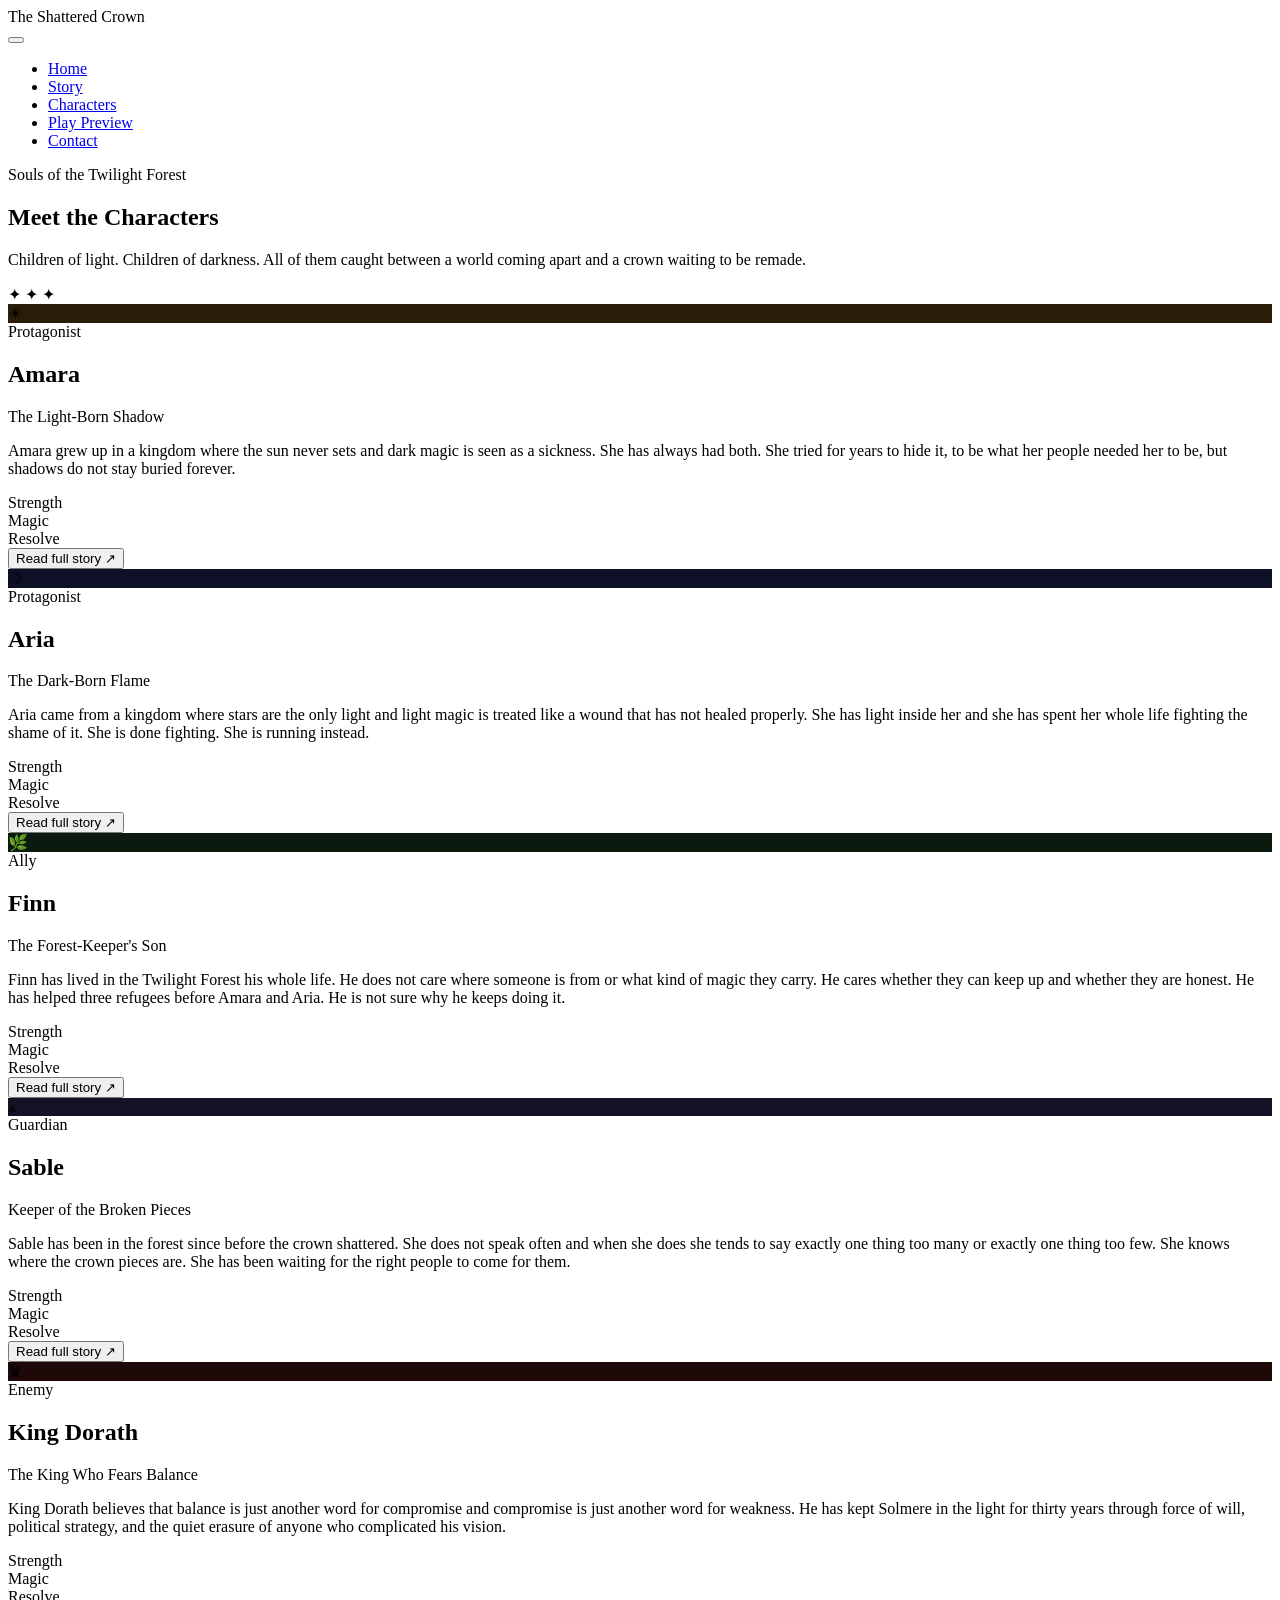
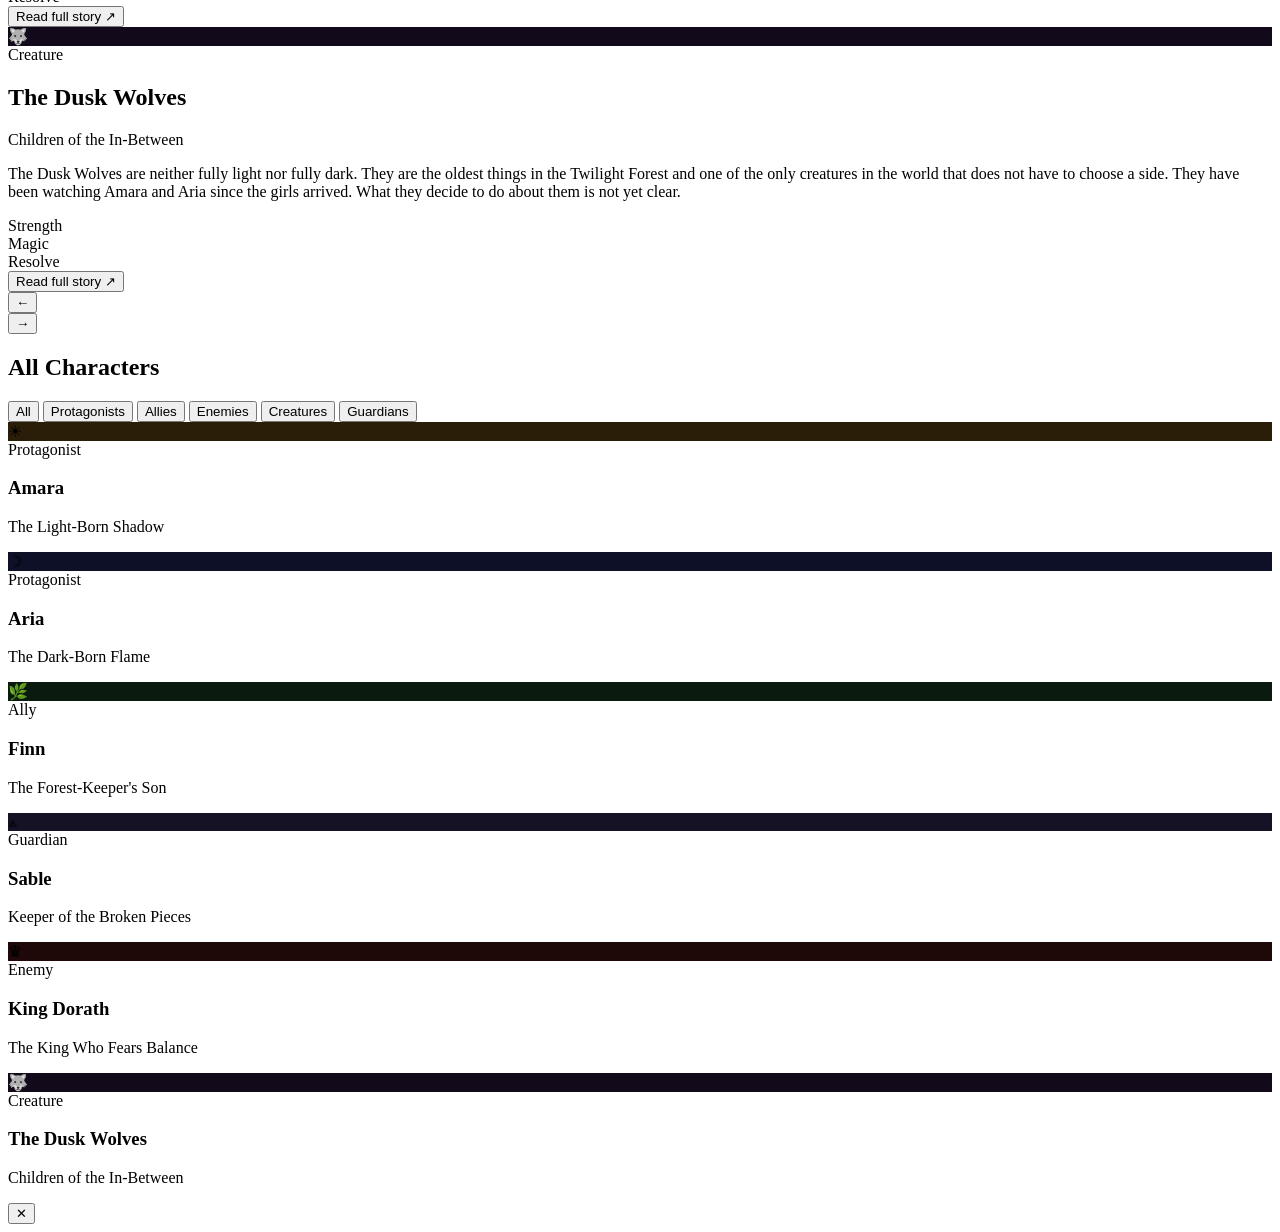
==== characters.html @ 55a42dd3 "Merge branch 'main' of https://github.com/Gracicinya/ThisAdventure" ====
<!DOCTYPE html>
<html lang="en-ca">
<head>
  <meta charset="UTF-8" />
  <meta name="viewport" content="width=device-width, initial-scale=1.0"/>
  <title>Eclipsed Realms | Characters</title>
  <link href="https://fonts.googleapis.com/css2?family=Cinzel+Decorative:wght@400;700&family=Cinzel:wght@400;600&family=Crimson+Pro:ital,wght@0,300;0,400;1,300;1,400&display=swap" rel="stylesheet"/>
  <link rel="stylesheet" href="characters.css"/>
</head>
<body>

  
  <div class="page-bg"></div>
  <div class="stars"></div>
 
  <nav class="nav">
    <div class="nav-logo">The Shattered Crown</div>
    <button class="hamburger" id="hamburger" aria-label="Menu">
      <span></span><span></span><span></span>
    </button>
    <ul class="nav-links" id="nav-links">
      <li><a href="index.html">Home</a></li>
      <li><a href="story.html">Story</a></li>
      <li><a href="characters.html" class="active">Characters</a></li>
      <li><a href="playpreview.html">Play Preview</a></li>
      <li><a href="contact.html">Contact</a></li>
    </ul>
  </nav>
 
  <main>
 
    <section class="section-header">
      <p class="section-eyebrow">Souls of the Twilight Forest</p>
      <h1 class="section-title">Meet the Characters</h1>
      <p class="section-sub">Children of light. Children of darkness. All of them caught between a world coming apart and a crown waiting to be remade.</p>
    </section>
    <div class="crown-divider">&#10022; &#10022; &#10022;</div>
 
    <!-- SLIDER -->
    <section class="slider-section" aria-label="Featured character">
      <div class="slider-track" id="sliderTrack"></div>
      <div class="slider-controls">
        <button class="slider-btn" id="prevBtn" aria-label="Previous">&#8592;</button>
        <div class="slider-dots" id="sliderDots"></div>
        <button class="slider-btn" id="nextBtn" aria-label="Next">&#8594;</button>
      </div>
    </section>
 
    <!-- GRID -->
    <section class="grid-section">
      <div class="grid-header">
        <h2 class="grid-title">All Characters</h2>
        <div class="filter-btns" role="group" aria-label="Filter characters">
          <button class="filter-btn active" data-filter="all">All</button>
          <button class="filter-btn" data-filter="protagonist">Protagonists</button>
          <button class="filter-btn" data-filter="ally">Allies</button>
          <button class="filter-btn" data-filter="villain">Enemies</button>
          <button class="filter-btn" data-filter="creature">Creatures</button>
          <button class="filter-btn" data-filter="guardian">Guardians</button>
        </div>
      </div>
      <div class="char-grid" id="charGrid"></div>
    </section>
 
  </main>
 
  <div class="modal-overlay" id="modalOverlay" role="dialog" aria-modal="true">
    <div class="modal-box" id="modalBox">
      <button class="modal-close" id="modalClose" aria-label="Close">&#10005;</button>
      <div class="modal-content" id="modalContent"></div>
    </div>
  </div>
 
  <script src="characters.js"></script>
</body>
</html>
---- characters.css ----
body.characters .page-header {
  background:
    linear-gradient(rgba(10,10,10,0.42), rgba(10,10,10,0.7)),
    url("forest-bg.jpg") center 38%/cover no-repeat;
}

body.characters .page-section {
  border-color: rgba(125, 191, 142, 0.35);
}

body.characters .page-list li::before {
  color: var(--accent-gold);
}
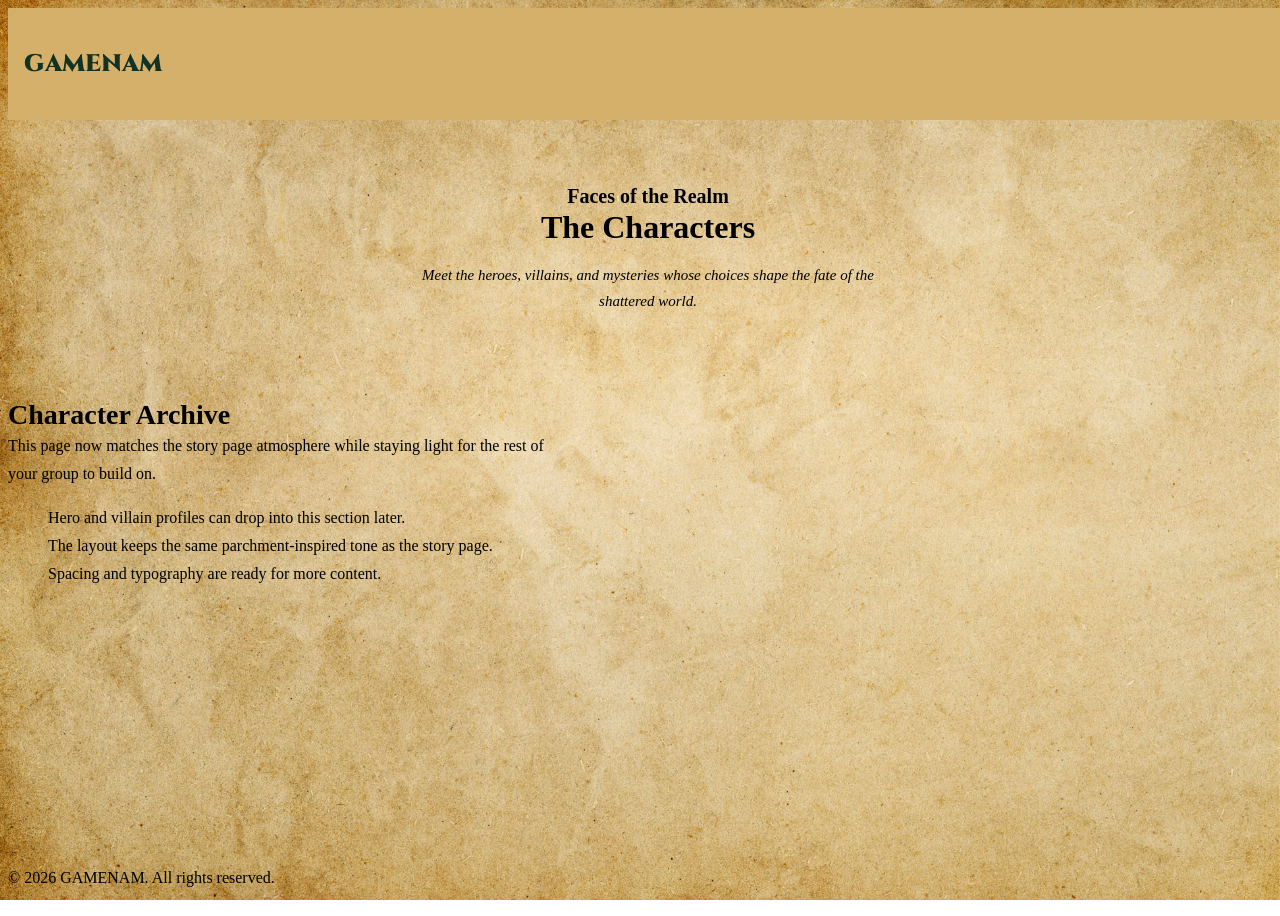
==== commit 349a5e54: "Merge branch 'main' of https://github.com/Gracicinya/ThisAdventure" ====
--- a/characters.html
+++ b/characters.html
@@ -1,76 +1,66 @@
 <!DOCTYPE html>
 <html lang="en-ca">
 <head>
-  <meta charset="UTF-8" />
-  <meta name="viewport" content="width=device-width, initial-scale=1.0"/>
-  <title>Eclipsed Realms | Characters</title>
-  <link href="https://fonts.googleapis.com/css2?family=Cinzel+Decorative:wght@400;700&family=Cinzel:wght@400;600&family=Crimson+Pro:ital,wght@0,300;0,400;1,300;1,400&display=swap" rel="stylesheet"/>
-  <link rel="stylesheet" href="characters.css"/>
+    <meta name="viewport" content="width=device-width, initial-scale=1.0"/>
+    <meta name="description" content="Launch Website for GAMENAM, an exciting new game by GAMEDVELOPERS." />
+    <meta charset="UTF-8">
+    <title>WebPage</title>
+    <link rel="stylesheet" href="src/style.css" />
+    <style>
+    @import url('https://fonts.googleapis.com/css2?family=Kreon:wght@300..700&display=swap');
+    @import url('https://fonts.googleapis.com/css2?family=Ubuntu:ital,wght@0,300;0,400;0,500;0,700;1,300;1,400;1,500;1,700&display=swap');
+    @import url('https://fonts.googleapis.com/css2?family=Cinzel:wght@400..900&display=swap');
+    @import url('https://fonts.googleapis.com/css2?family=Syne:wght@400..800&display=swap');
+</style>
 </head>
-<body>
+<body class="characters">
+    <!-- Custom cursor -->
+    <div id="cursor">
+        <div id="cursor-dot"></div>
+        <div id="cursor-ring"></div>
+    </div>
+    <header>
+        <!-- Logo -->
+        <div id="logo"><a href="index.html">GAMENAM</a></div>    
+        <!-- Hamburger Button -->
+        <button class="btn-hamburger" aria-label="Toggle navigation" aria-expanded="false">
+            <span class="bar"></span>
+            <span class="bar"></span>
+            <span class="bar"></span>
+        </button>
 
-  
-  <div class="page-bg"></div>
-  <div class="stars"></div>
- 
-  <nav class="nav">
-    <div class="nav-logo">The Shattered Crown</div>
-    <button class="hamburger" id="hamburger" aria-label="Menu">
-      <span></span><span></span><span></span>
-    </button>
-    <ul class="nav-links" id="nav-links">
-      <li><a href="index.html">Home</a></li>
-      <li><a href="story.html">Story</a></li>
-      <li><a href="characters.html" class="active">Characters</a></li>
-      <li><a href="playpreview.html">Play Preview</a></li>
-      <li><a href="contact.html">Contact</a></li>
-    </ul>
-  </nav>
- 
-  <main>
- 
-    <section class="section-header">
-      <p class="section-eyebrow">Souls of the Twilight Forest</p>
-      <h1 class="section-title">Meet the Characters</h1>
-      <p class="section-sub">Children of light. Children of darkness. All of them caught between a world coming apart and a crown waiting to be remade.</p>
+        <nav>
+            <ul class="nav-menu">
+                <li><a href="index.html">Home</a></li>
+                <li><a href="world.html">World</a></li>
+                <li><a href="characters.html">Characters</a></li>
+                <li><a href="preview.html">Preview</a></li>
+                <li><a href="contact.html">Contact</a></li>
+            </ul>
+        </nav>
+    </header>
+
+  <main class="page-shell">
+    <section class="page-header">
+      <h3>Faces of the Realm</h3>
+      <h1>The Characters</h1>
+      <p>Meet the heroes, villains, and mysteries whose choices shape the fate of the shattered world.</p>
     </section>
-    <div class="crown-divider">&#10022; &#10022; &#10022;</div>
- 
-    <!-- SLIDER -->
-    <section class="slider-section" aria-label="Featured character">
-      <div class="slider-track" id="sliderTrack"></div>
-      <div class="slider-controls">
-        <button class="slider-btn" id="prevBtn" aria-label="Previous">&#8592;</button>
-        <div class="slider-dots" id="sliderDots"></div>
-        <button class="slider-btn" id="nextBtn" aria-label="Next">&#8594;</button>
-      </div>
+
+    <section class="page-section">
+      <h2>Character Archive</h2>
+      <p>This page now matches the story page atmosphere while staying light for the rest of your group to build on.</p>
+      <ul class="page-list">
+        <li>Hero and villain profiles can drop into this section later.</li>
+        <li>The layout keeps the same parchment-inspired tone as the story page.</li>
+        <li>Spacing and typography are ready for more content.</li>
+      </ul>
     </section>
- 
-    <!-- GRID -->
-    <section class="grid-section">
-      <div class="grid-header">
-        <h2 class="grid-title">All Characters</h2>
-        <div class="filter-btns" role="group" aria-label="Filter characters">
-          <button class="filter-btn active" data-filter="all">All</button>
-          <button class="filter-btn" data-filter="protagonist">Protagonists</button>
-          <button class="filter-btn" data-filter="ally">Allies</button>
-          <button class="filter-btn" data-filter="villain">Enemies</button>
-          <button class="filter-btn" data-filter="creature">Creatures</button>
-          <button class="filter-btn" data-filter="guardian">Guardians</button>
-        </div>
-      </div>
-      <div class="char-grid" id="charGrid"></div>
-    </section>
- 
   </main>
- 
-  <div class="modal-overlay" id="modalOverlay" role="dialog" aria-modal="true">
-    <div class="modal-box" id="modalBox">
-      <button class="modal-close" id="modalClose" aria-label="Close">&#10005;</button>
-      <div class="modal-content" id="modalContent"></div>
-    </div>
-  </div>
- 
-  <script src="characters.js"></script>
+
+    <footer>
+        <p>© 2026 GAMENAM. All rights reserved.</p>
+    </footer>
+    <script src="script.js"></script>
 </body>
 </html>
--- a/src/style.css
+++ b/src/style.css
@@ -0,0 +1,2419 @@
+/* Mobile First Design */
+/* Responsive for tablets/ipads/computers lower in the page */
+/* Responsive for tablets/ipads/computers lower in the page */
+
+<<<<<<< HEAD
+/* ══════════════════════════════════════════════
+  COLOUR PALETTE
+  
+  Role                  Name / Hex        Usage
+  ──────────────────    ──────────────    ─────────────────────────────
+  Primary Accent        Forest  #123223   Brand identity, headings, borders
+  Secondary Accent      Moss    #6E8B5B   Subheadings, character tags
+  Highlight / Decor     Gold    #D4B06A   Ornaments, hover states, UI gold
+  Warm Accent           Rosy    #B88A8A   Shadow-side tags, warm accents
+  Primary Background    Parchment #F5F1E6 Light theme background
+  Dark Background       Ink     #1A1710   Hero section background
+  Text                  Charcoal #1A1A1A  Primary body text
+
+  Typography (Google Fonts — imported in each HTML file)
+  Logo / Display:       Cinzel (serif)
+  Primary sans:         Ubuntu
+  Secondary sans:       Syne
+════════════════════════════════════════════════ */
+
+/* ===========================
+  GLOBAL STYLES
+=========================== */
+  GLOBAL STYLES
+=========================== */
+=======
+@import url('https://fonts.googleapis.com/css2?family=Cinzel:wght@400;600;700&family=Lora:ital,wght@0,400;0,500;1,400&display=swap');
+
+/* ===========================
+GLOBAL STYLES
+============================ */
+
+:root {
+    /* Light theme (default) */
+    --bg:           #f5efe0;   /* warm parchment */
+    --bg-alt:       #ede5ce;   /* slightly darker parchment for alt sections */
+
+    
+    /* ── Text ── */
+    --text:         #2b2017;   /* deep sepia */
+    --text-muted:   #7a6a52;   /* muted warm brown */
+    --text-soft:    #5a4a38;   /* softer brown for less emphasis */
+
+    /* ── Accent colors ── */
+    --accent:       #5c7a4e;   /* moss green */
+    --accent-hover: #486040;
+    --primary-green: #123223;
+    --logo-light-green: #7dbf8e;
+    --secondary-green:  #6e8b5b;
+    --accent-gold:   #d4b06a;   /* gold — hero, timeline, cards */
+    --accent-rose:   #b77a6b;   /* story accents */
+
+    /*-- Borders and Shadows --*/
+    --border:       rgba(43, 32, 23, 0.14);
+    --border-gold:   rgba(212, 176, 106, 0.45);
+    --divider:       rgba(43, 32, 23, 0.14);
+    --shadow-sm:     0 10px 24px rgba(43, 32, 23, 0.08);
+    --shadow-md:     0 18px 40px rgba(43, 32, 23, 0.12);
+    --shadow-lg:     0 24px 60px rgba(43, 32, 23, 0.16);
+    --glow-gold:     0 0 18px rgba(212, 176, 106, 0.45);
+
+
+    /* Nav */
+    --nav-bg:       rgba(245, 239, 224, 0.96);
+
+    /* Error color for forms */
+    --error:        #a83232;
+
+    /* ── Typography ── */
+    --font-heading:    'Cinzel', 'Book Antiqua', Georgia, serif;
+    --font-body:       'Lora', 'Palatino Linotype', Georgia, serif;
+    --font-subheading: 'Lora', 'Trebuchet MS', sans-serif;
+
+    /* ── Scale ── */
+    --text-xs:   0.75rem;
+    --text-sm:   0.95rem;
+    --text-base: 1rem;
+    --text-lg:   1.125rem;
+    --text-xl:   1.5rem;
+    --text-2xl:  2.25rem;
+    --leading-relaxed: 1.75;
+
+    /* ── Spacing ── */
+    --space-xs:  0.4rem;
+    --space-sm:  0.75rem;
+    --space-md:  1rem;
+    --space-lg:  1.5rem;
+    --space-xl:  2.5rem;
+    --space-2xl: 4rem;
+
+    /* ── Radius ── */
+    --radius-sm: 4px;
+    --radius-md: 14px;
+    --radius-lg: 22px;
+    --radius-xl: 30px;
+
+    /* ── Motion ── */
+    --transition-fast:   160ms ease;
+    --transition-normal: 240ms ease;
+
+    /* ── Parchment texture opacity ── */
+    --parchment-body-opacity: 0.17; /* clearly visible in light mode */
+}
+
+/* Dark theme overrides */
+[data-theme="dark"] {
+    --bg:            #1b1812;
+    --bg-alt:        #232019;
+    --bg-secondary:  #221e1a;
+    --text:          #e6dcc8;
+    --text-primary:  #ebe1d2;
+    --text-muted:    #9b8c74;
+    --text-soft:     #d8cfbf;
+    --accent:        #8aaa76;
+    --accent-hover:  #a2c28e;
+    --primary-green: #8aaa76;
+    --logo-light-green: #7dbf8e;
+    --border:        rgba(230, 220, 200, 0.11);
+    --border-gold:   rgba(212, 176, 106, 0.30);
+    --divider:       rgba(212, 176, 106, 0.18);
+    --nav-bg:        rgba(27, 24, 18, 0.96);
+    --shadow-sm:     0 10px 24px rgba(0, 0, 0, 0.28);
+    --shadow-md:     0 18px 40px rgba(0, 0, 0, 0.34);
+    --shadow-lg:     0 24px 60px rgba(0, 0, 0, 0.40);
+    --error:         #d16060;
+
+    /* ── Parchment opacity — kept subtle on dark backgrounds ── */
+    --parchment-body-opacity: 0.08;
+}
+
+
+/* -- -----------------------------
+Global Resets and Base Styles 
+-------------------------------- */
+>>>>>>> DS
+* {
+  margin: 0;
+  padding: 0;
+  box-sizing: border-box;
+}
+
+html {
+<<<<<<< HEAD
+  scroll-behavior: smooth;
+  width: 100%;
+}
+
+:root {
+  --header-height: 80px;
+
+  /* Colours */
+  --primary-bg:        #F5F1E6;   /* Parchment */
+  --secondary-surface: #D4B06A;   /* Sand / Gold header */
+  --primary-accent:    #123223;   /* Forest green */
+  --secondary-accent:  #6E8B5B;   /* Moss green */
+  --highlight-accent:  #D4B06A;   /* Antique gold */
+  --warm-accent:       #B88A8A;   /* Rosy brown — shadow-side, warm tags */
+  --dark-bg:           #1A1710;   /* Forest Ink — hero dark background */
+  --text-color:        #1A1A1A;   /* Charcoal */
+  --text-light:        #F0EAD6;   /* Light parchment — text on dark bg */
+
+  /* Fonts */
+  --logo-font:                "Cinzel", serif;
+  --primary-font-sans-serif:  "Ubuntu", sans-serif;
+
+  /* Colours */
+  --primary-bg:        #F5F1E6;   /* Parchment */
+  --secondary-surface: #D4B06A;   /* Sand / Gold header */
+  --primary-accent:    #123223;   /* Forest green */
+  --secondary-accent:  #6E8B5B;   /* Moss green */
+  --highlight-accent:  #D4B06A;   /* Antique gold */
+  --warm-accent:       #B88A8A;   /* Rosy brown — shadow-side, warm tags */
+  --dark-bg:           #1A1710;   /* Forest Ink — hero dark background */
+  --text-color:        #1A1A1A;   /* Charcoal */
+  --text-light:        #F0EAD6;   /* Light parchment — text on dark bg */
+
+  /* Fonts */
+  --logo-font:                "Cinzel", serif;
+  --primary-font-sans-serif:  "Ubuntu", sans-serif;
+  --secondary-font-sans-serif: "Syne", sans-serif;
+  --primary-font-serif:       "Cinzel", serif;
+  --secondary-font-serif:     "Matura MT Script Capitals", serif;
+  --primary-font-serif:       "Cinzel", serif;
+  --secondary-font-serif:     "Matura MT Script Capitals", serif;
+}
+
+body {
+  cursor: none;
+  background-image: url("assets/parchment-texture.jpg");
+  background-color: var(--primary-bg); /* Fallback if texture fails to load */
+  background-color: var(--primary-bg); /* Fallback if texture fails to load */
+  background-size: cover;
+  background-position: center;
+  width: 100%;
+  min-height: 100vh;
+  display: flex;
+  flex-direction: column;
+  font-family: var(--primary-font-sans-serif);
+  color: var(--text-color);
+}
+
+/* ── Header ── */
+/* ── Header ── */
+header {
+  height: var(--header-height);
+  padding: 1rem;
+  position: sticky;
+  top: 0;
+  left: 0;
+  width: 100%;
+  background: var(--secondary-surface);
+  display: flex;
+  flex-direction: row;
+  justify-content: space-between;
+  align-items: center;
+  z-index: 1000; /* Stay above all page content */
+}
+
+/* ── Page Header (used on inner pages: world, characters, etc.) ── */
+.page-header {
+  text-align: center;
+  padding: 2rem 0;
+}
+
+
+
+
+#logo {
+  font-family: var(--logo-font);
+  color: var(--primary-accent);
+  font-size: 1.5rem;
+  font-weight: 1000;
+}
+#logo a {
+  text-decoration: none;
+}
+
+/* ── Nav ── */
+}
+
+/* ── Nav ── */
+nav {
+  display: flex;
+  flex-direction: column;
+  gap: 1rem;
+}
+.btn-hamburger {
+  display: flex;
+  flex-direction: column;
+  gap: 5px;
+  justify-content: space-between;
+  width: 28px;
+  height: 22px;
+  background: transparent;
+  border: none;
+  padding: 0;
+  cursor: pointer;
+}
+.btn-hamburger .bar {
+  display: block;
+  height: 4px;
+  background: var(--primary-accent);
+  border-radius: 2px;
+  transition: all 0.3s ease-in-out;
+}
+.nav-menu {
+  display: none;
+  flex-direction: column;
+  gap: 1rem;
+  background: var(--secondary-surface);
+  position: absolute;
+  top: var(--header-height);
+  right: 1rem;
+  padding: 1rem;
+  list-style: none;
+}
+.nav-menu.open {
+  display: flex;
+  text-align: right;
+}
+
+  gap: 1rem;
+}
+.btn-hamburger {
+  display: flex;
+  flex-direction: column;
+  gap: 5px;
+  justify-content: space-between;
+  width: 28px;
+  height: 22px;
+  background: transparent;
+  border: none;
+  padding: 0;
+  cursor: pointer;
+}
+.btn-hamburger .bar {
+  display: block;
+  height: 4px;
+  background: var(--primary-accent);
+  border-radius: 2px;
+  transition: all 0.3s ease-in-out;
+}
+.nav-menu {
+  display: none;
+  flex-direction: column;
+  gap: 1rem;
+  background: var(--secondary-surface);
+  position: absolute;
+  top: var(--header-height);
+  right: 1rem;
+  padding: 1rem;
+  list-style: none;
+}
+.nav-menu.open {
+  display: flex;
+  text-align: right;
+}
+
+/* ===========================
+  MAIN
+=========================== */
+  MAIN
+=========================== */
+
+main {
+  max-width: 480px; /* Max width for mobile-first layout */
+  margin: 0 auto;
+  padding: 2rem;
+  display: grid;
+  grid-template-columns: 1fr;
+  justify-content: center;
+}
+
+section {
+  margin: 0;
+  padding: 2rem 0;
+}
+
+h1 {
+  font-size: 2rem;
+  font-family: var(--primary-font-serif);
+  font-weight: 1000;
+}
+
+h2 {
+  font-size: 1.5rem;
+}
+
+h3 {
+  font-size: 1.25rem;
+}
+
+p {
+  font-family: var(--primary-font-sans-serif);
+  font-family: var(--primary-font-sans-serif);
+}
+
+/* Shared section headings — used by world-intro, character-images */
+.section-title {
+  font-family: var(--primary-font-serif);
+  color: var(--primary-accent);
+  text-align: center;
+  margin-bottom: 0.5rem;
+}
+
+/* Short intro paragraph under a section title */
+.section-intro {
+  text-align: center;
+  color: var(--text-color);
+  opacity: 0.8;
+  max-width: 400px;
+  margin: 0 auto 2rem;
+  line-height: 1.7;
+}
+/* Shared section headings — used by world-intro, character-images */
+.section-title {
+  font-family: var(--primary-font-serif);
+  color: var(--primary-accent);
+  text-align: center;
+  margin-bottom: 0.5rem;
+}
+
+/* Short intro paragraph under a section title */
+.section-intro {
+  text-align: center;
+  color: var(--text-color);
+  opacity: 0.8;
+  max-width: 400px;
+  margin: 0 auto 2rem;
+  line-height: 1.7;
+=======
+    scroll-behavior: smooth;
+    font-size: 16px;
+}
+
+body {
+    background: var(--bg);
+    color: var(--text);
+    font-family: var(--font-body);
+    display: flex;
+    flex-direction: column;
+    min-height: 100vh;
+    line-height: 1.75;
+}
+
+body::after {
+    content: "";
+    position: fixed;
+    inset: 0;
+    background-image: url("/assets/parchment-texture.jpg");
+    background-size: cover;
+    opacity: var(--parchment-body-opacity);
+    pointer-events: none;
+    z-index: -1;
+}
+
+main {
+    flex: 1;
+}
+
+img {
+    max-width: 100%;
+    display: block;
+}
+
+a {
+    color: var(--accent);
+    text-decoration: none;
+}
+
+ul, ol {
+    list-style: none;
+}
+
+h1, h2, h3, h4 {
+    font-family: var(--font-heading);
+    font-weight: 700;
+    margin: 0 0 var(--space-sm);
+    line-height: 1.15;
+}
+
+p {
+    font-family: var(--font-body);
+    line-height: var(--leading-relaxed);
+    color: var(--text-primary);
+    margin: 0 0 1rem;
+    max-width: 70ch; /* ch relative unit equal to the width of the character '0' in the current font */
+}
+
+
+/* -- -----------------------------
+Headings and Typography 
+-------------------------------- */
+/* Large display titles */
+.title-display {
+    font-family: var(--font-heading);
+    font-size: clamp(1.9rem, 5vw, 3rem); /* clamp(min, preferred, max) Responsive font size that scales between 1.9rem and 3rem based on viewport width */
+    font-weight: 700;
+    letter-spacing: 0.01em;
+}
+
+/* Section headings */
+.title-heading {
+    font-family: var(--font-heading);
+    font-size: clamp(1.3rem, 2.5vw, 1.75rem); 
+    font-weight: 600;
+    line-height: 1.2;
+}
+
+/* Base h2 style used across all sections */
+h2 {
+    font-family: var(--font-heading);
+    font-size: clamp(1.3rem, 2.5vw, 1.75rem);
+    font-weight: 600;
+    line-height: 1.2;
+    color: var(--primary-green);
+}
+
+[data-theme="dark"] h2 {
+    color: var(--logo-light-green);
+}
+
+/* h3 used in cards and sub-sections */
+h3 {
+    font-family: var(--font-heading);
+    font-size: clamp(1rem, 2vw, 1.25rem);
+    font-weight: 600;
+    line-height: 1.25;
+    color: var(--primary-green);
+}
+
+[data-theme="dark"] h3 {
+    color: var(--logo-light-green);
+}
+
+.section-label {
+    display: block;
+    font-size: 10px;
+    font-weight: 700;
+    letter-spacing: 0.18em;
+    text-transform: uppercase;
+    color: var(--text-muted);
+    margin-bottom: 10px;
+}
+
+.text-center  { text-align: center; }
+.text-sm      { font-size: var(--text-sm); }
+.text-xs      { font-size: var(--text-xs); }
+.text-muted   { color: var(--text-muted); }
+.text-green   { color: var(--accent); }
+.text-moss    { color: var(--secondary-green); }
+.text-gold    { color: var(--accent-gold); }
+.text-nature  { color: var(--logo-light-green); }
+.text-dusk    { color: #8c5a91; }
+.text-purple  { color: #9B8BC4; }
+.text-teal    { color: #4A9E8A; }
+.text-red     { color: #B05555; }
+
+.mb-xl { margin-bottom: var(--space-xl); }
+.mt-lg { margin-top: var(--space-lg); }
+
+
+/* -- -----------------------------
+Layout
+-------------------------------- */
+.container {
+    width: min(1100px, calc(100% - 2rem));
+    margin: 0 auto;
+    padding: 0 var(--space-md);
+}
+
+/* -- -----------------------------
+Navigation - mobile hamburger design first, inline on desktop
+-------------------------------- */
+
+/* --  Nav -- */
+#navbar {
+    position: sticky;
+    top: 0;
+    z-index: 100;
+    background: var(--nav-bg);
+    display: flex;
+    align-items: center;
+    justify-content: space-between;
+    padding: 16px 20px;
+    border-bottom: 1px solid var(--border);
+}
+
+.nav-logo {
+    font-family: var(--font-heading);
+    font-size: 18px;
+    font-weight: 600;
+    color: var(--primary-green);
+    flex-shrink: 0;
+}
+
+[data-theme="dark"] .nav-logo {
+    color: var(--logo-light-green);
+}
+
+/* Nav links — hidden on mobile by default.
+    On mobile: drops down when .open is added by JS.*/
+.nav-links {
+    display: none;
+}
+
+.nav-links.open {
+    display: flex;
+    flex-direction: column;
+    position: absolute;
+    top: 100%;
+    left: 0;
+    width: 100%;
+    background: var(--nav-bg);
+    border-bottom: 1px solid var(--border-gold);
+    padding: 8px 20px 16px;
+    z-index: 99;
+}
+
+.nav-links.open a{
+    display: block;
+    padding: 13px 0;
+    border-bottom: 1px solid var(--border);
+}
+
+.nav-links a {
+    font-family: var(--font-subheading);
+    font-size: 11px;
+    font-weight: 700;
+    letter-spacing: 0.10em;
+    text-transform: uppercase;
+    color: var(--text-muted);
+    position: relative;
+    padding-bottom: 2px;
+    border-bottom: 2px solid transparent;
+}
+
+/* hover/active indicator*/
+.nav-links a:hover        { color: var(--primary-green); }
+.nav-links a.active       { color: var(--primary-green); }
+
+[data-theme="dark"] .nav-links a:hover,
+[data-theme="dark"] .nav-links a.active {
+    color: var(--logo-light-green);
+}
+
+/* Right-side nav controls */
+.nav-right {
+    display: flex;
+    align-items: center;
+    gap: 10px;
+}
+
+/* Theme toggle */
+.theme-toggle {
+    width: 36px;
+    height: 36px;
+    border-radius: 50%;
+    border: 1px solid var(--border-gold);
+    background: transparent;
+    color: var(--text);
+    font-size: 15px;
+    cursor: pointer;
+    display: flex;
+    align-items: center;
+    justify-content: center;
+    transition: background 0.2s;
+}
+
+/* Hamburger button — three stacked lines */
+.hamburger {
+    display: flex;
+    flex-direction: column;
+    gap: 5px;
+    background: none;
+    border: none;
+    cursor: pointer;
+    padding: 4px;
+}
+
+.hamburger span {
+    display: block;
+    width: 24px;
+    height: 2px;
+    background: var(--text);
+    border-radius: 1px;
+    transition: transform 0.25s ease, opacity 0.25s ease;
+}
+
+/* -- -----------------------------
+Page Header
+--------------------------------*/ 
+.page-header {
+    text-align: center;
+    padding: 64px 20px 52px;
+    border-bottom: 1px solid var(--border);
+}
+
+.page-header p {
+    max-width: 480px;
+    font-size: 15px;
+    font-style: italic;
+    color: var(--text-muted);
+    margin: 16px auto 0;
+>>>>>>> DS
+}
+
+/* ===========================
+  COMPONENTS
+=========================== */
+  COMPONENTS
+=========================== */
+
+/* ── Custom Cursor ── */
+/* ── Custom Cursor ── */
+#cursor-dot {
+  position: fixed;
+  width: 6px;
+  height: 6px;
+  background: #c8a96e;
+  border-radius: 50%;
+  transform: translate(-50%, -50%);
+  transition: transform 0.1s;
+  pointer-events: none;
+  z-index: 9999;
+}
+#cursor-ring {
+  position: fixed;
+  width: 36px;
+  height: 36px;
+  border: 1px solid rgba(200, 169, 110, 0.5);
+  border-radius: 50%;
+  transform: translate(-50%, -50%);
+  pointer-events: none;
+  z-index: 9999;
+  transition:
+    width  0.3s cubic-bezier(0.19, 1, 0.22, 1),
+    width  0.3s cubic-bezier(0.19, 1, 0.22, 1),
+    height 0.3s cubic-bezier(0.19, 1, 0.22, 1),
+    border-color 0.3s,
+    transform 0.12s cubic-bezier(0.19, 1, 0.22, 1);
+}
+/* Ring expands when the cursor is over an interactive element */
+/* Ring expands when the cursor is over an interactive element */
+body.cursor-hover #cursor-ring {
+  width: 45px;
+  height: 45px;
+  border-color: #c8a96e;
+}
+
+/* ── Button — base style ──
+  Default: moss green background, forest green text.
+  Use on light/parchment backgrounds. */
+/* ── Button — base style ──
+  Default: moss green background, forest green text.
+  Use on light/parchment backgrounds. */
+.btn {
+<<<<<<< HEAD
+  line-height: 50px;
+  height: 50px;
+  padding: 0 1.5rem;
+  padding: 0 1.5rem;
+  text-align: center;
+  cursor: none;
+  transition: all 0.5s;
+  position: relative;
+  color: var(--primary-accent);
+  background-color: var(--secondary-accent);
+  border-radius: 0.25rem;
+  display: inline-block;
+  text-decoration: none;
+  border: none;
+  font-family: var(--primary-font-sans-serif);
+  font-size: 0.95rem;
+  text-decoration: none;
+  border: none;
+  font-family: var(--primary-font-sans-serif);
+  font-size: 0.95rem;
+}
+.btn::before {
+  content: "";
+  position: absolute;
+  top: 0; left: 0;
+  width: 100%; height: 100%;
+  top: 0; left: 0;
+  width: 100%; height: 100%;
+  z-index: 1;
+  transition: all 0.3s;
+}
+.btn:hover::before {
+  opacity: 0;
+  transform: scale(0.5, 0.5);
+}
+.btn::after {
+  content: "";
+  position: absolute;
+  top: 0; left: 0;
+  width: 100%; height: 100%;
+  top: 0; left: 0;
+  width: 100%; height: 100%;
+  z-index: 1;
+  opacity: 0;
+  transition: all 0.3s;
+  border: 3px solid var(--highlight-accent);
+  border-radius: 0.25rem;
+  transform: scale(1.5, 1.5);
+}
+.btn:hover::after {
+  opacity: 1;
+  transform: scale(1, 1);
+}
+
+/* ── Button variant: light ──
+   Gold background — for use on the dark hero section. */
+.btn-light {
+  background-color: var(--highlight-accent);
+  color: var(--dark-bg);
+}
+.btn-light::after {
+  border-color: var(--text-light);
+}
+
+/* ── Button variant: outline ──
+   Transparent with a gold border — secondary on a dark hero. */
+.btn-outline {
+  background-color: transparent;
+  color: var(--highlight-accent);
+  border: 2px solid var(--highlight-accent);
+}
+.btn-outline::before,
+.btn-outline::after {
+  display: none; /* outline uses different color */
+}
+.btn-outline:hover {
+  background-color: rgba(212, 176, 106, 0.15);
+}
+
+/* ── Vertical Line (divider between descriptors) ── */
+/* ── Button variant: light ──
+   Gold background — for use on the dark hero section. */
+.btn-light {
+  background-color: var(--highlight-accent);
+  color: var(--dark-bg);
+}
+.btn-light::after {
+  border-color: var(--text-light);
+}
+
+/* ── Button variant: outline ──
+   Transparent with a gold border — secondary on a dark hero. */
+.btn-outline {
+  background-color: transparent;
+  color: var(--highlight-accent);
+  border: 2px solid var(--highlight-accent);
+}
+.btn-outline::before,
+.btn-outline::after {
+  display: none; /* outline uses different color */
+}
+.btn-outline:hover {
+  background-color: rgba(212, 176, 106, 0.15);
+}
+
+/* ── Vertical Line (divider between descriptors) ── */
+.vert-line {
+  width: 50px;
+  border-top: 5px solid var(--text-color);
+  width: 50px;
+  border-top: 5px solid var(--text-color);
+  border-radius: 5px;
+  transform: rotate(90deg); /* renders as a vertical bar on mobile column layout and horizontal on tablet and above */
+}
+
+
+/* ── Form feedback message ──
+  Updated by JS to show success or error text.
+  .form-msg-success and .form-msg-error add colour. */
+.form-msg {
+  font-size: 0.875rem;
+  margin-top: 0.5rem;
+  min-height: 1.2em; /* prevent layout shift when message appears */
+}
+.form-msg-success {
+  color: var(--secondary-accent);
+}
+.form-msg-error {
+  color: #a63232; /* accessible red against parchment + dark backgrounds */
+}
+
+/* ============================
+  INDEX / HOME PAGE
+============================ */
+
+/* ── Hero Section ──
+    All text colours override to light values because the
+    background is dark-bg.
+
+  BACKGROUND IMAGE
+    url('assets/hero-forest.jpg');
+    background-size: cover;  background-position: center top;
+
+    AI-assisted: Used Claude to implement the staggered
+    @keyframes heroFadeIn entrance and the h1::after ornament line.
+═══════════════════════════════════════════════ */
+.hero {
+  /* Gradient placeholder */
+  background-color: var(--dark-bg);
+  /* background-image: url('assets/hero-forest.jpg'); */
+  width: 100%;
+  display: flex;
+  flex-direction: column;
+  align-items: center;
+  text-align: center;
+  gap: 1rem;
+  padding: 5rem 2rem 2rem;
+  min-height: 60vh;
+  justify-content: center;
+}
+
+/* Title — light gold on dark background */
+.hero h1 {
+  font-size: 2.8rem;
+  letter-spacing: 0.04em;
+  color: var(--highlight-accent);
+  position: relative;
+  padding-bottom: 0.75rem;
+}
+
+/* "A GAME BY GAMDEVELOPS" */
+.hero-subtitle {
+  font-family: var(--secondary-font-sans-serif);
+  font-size: 0.8rem;
+  letter-spacing: 0.25em;
+  color: var(--secondary-accent);
+  text-transform: uppercase;
+}
+
+/* ── Launch Box ──*/
+
+.launch-box {
+  display: flex;
+  flex-direction: column;
+  align-items: center;
+  gap: 1.5rem;
+  padding: 2rem;
+  max-width: 475px;
+  text-align: center;
+  margin-left: auto;
+  margin-right: auto;
+}
+
+#launch-date {
+  margin: 0;
+  font-size: 1.2rem;
+  font-weight: 600;
+  color: var(--primary-accent);
+}
+.launch-date-side,
+.countdown-side {
+  text-align: center;
+}
+/* ── Countdown ── */
+.countdown {
+  display: flex;
+  gap: 1rem;
+  text-align: center;
+  justify-content: center;
+  flex-direction: column;
+  align-items: center;
+}
+body.home .countdown div {
+  background: none;
+  padding: 0 0.1rem;
+  align-items: center;
+}
+
+  body.home .countdown-side{
+    display: flex;
+    flex-direction: column;
+    gap: 0.5rem;
+  }
+
+body.home .countdown .time-remaining {
+  display: flex;
+  flex-direction: row;
+  gap: 0.5rem;
+}
+
+/* Large gold numbers */
+body.home .countdown span {
+  font-size: 2rem;
+  font-family: var(--primary-font-serif);
+  color: var(--highlight-accent);
+  font-weight: 700;
+  line-height: 1;
+  display: block;
+}
+
+/* Small spaced label below each number */
+body.home .countdown small {
+  font-size: 0.6rem;
+  letter-spacing: 0.1rem;
+  text-transform: uppercase;
+  color: var(--text-light);
+  opacity: 0.5;
+  font-family: var(--secondary-font-sans-serif);
+  margin-top: 0.3rem;
+}
+/* ── Countdown — large gold numbers with dot separators ──
+  AI-assisted: Used Claude to implement the separated large countdown layout.
+  The .countdown-sep spans in index.html hold the separating characters. */
+/* Dot separator between countdown units */
+body.home .countdown-sep {
+  font-size: 2rem;
+  font-family: var(--primary-font-serif);
+  font-weight: 300;
+  color: var(--highlight-accent);
+  line-height: 1;
+  align-self: flex-start;
+  padding-top: 0.04em;
+  opacity: 0.65;
+  display: inline-block;
+}
+=======
+    display: inline-flex;
+    align-items: center;
+    justify-content: center;
+    min-height: 48px;
+    padding: 0.75rem 1.5rem;
+    font-family: var(--font-subheading);
+    font-size: 13px;
+    font-weight: 700;
+    letter-spacing: 0.04em;
+    cursor: pointer;
+    border: 1px solid var(--border-gold);
+    border-radius: 999px;
+    background: rgba(212, 176, 106, 0.14);
+    color: var(--text);
+    transition: transform var(--transition-fast), box-shadow var(--transition-fast), background var(--transition-fast);
+    text-decoration: none;
+}
+
+.btn:hover {
+    transform: translateY(-2px);
+    box-shadow: var(--shadow-sm);
+    text-decoration: none;
+}
+
+.btn-primary {
+    background: linear-gradient(135deg, #d4b06a, #b68c47);
+    border-color: #d4b06a;
+    color: #1d160f;
+}
+
+.btn-primary:hover {
+    background: linear-gradient(135deg, #e0be78, #c09850);
+    border-color: #e0be78;
+    color: #1d160f;
+}
+
+.btn-secondary {
+    background: rgba(255, 255, 255, 0.08);
+    border-color: rgba(255, 255, 255, 0.5);
+    color: #f0e6d4;
+}
+
+.btn-secondary:hover {
+    background: rgba(225, 255, 255, 0.15);
+}
+
+.btn-ghost {
+    border-color: var(--border);
+    background: transparent;
+    color: var(--text-muted);
+}
+
+.btn-ghost:hover {
+    background: transparent;
+    border-color: var(--text);
+    color: var(--text);
+}
+
+/* ===========================
+CARDS
+=========================== */
+
+.card {
+    position: relative;
+    padding: var(--space-lg);
+    border: 1px solid var(--border-gold);
+    border-radius: var(--radius-lg);
+    background: linear-gradient(145deg, rgba(255, 255, 255, 0.32), rgba(212, 176, 106, 0.08));
+    box-shadow: var(--shadow-sm);
+}
+
+[data-theme="dark"] .card {
+    background: linear-gradient(145deg, rgba(255, 255, 255, 0.03), rgba(212, 176, 106, 0.07));
+}
+
+.divider {
+    height: 1px;
+    background: linear-gradient(90deg, transparent, var(--accent-gold), transparent);
+    margin: var(--space-md) 0;
+}
+
+/* ===========================
+Back To Top Button
+============================ */
+#backToTop {
+    position: fixed;
+    bottom: 28px;
+    right: 22px;
+    width: 42px;
+    height: 42px;
+    border: none;
+    background: linear-gradient(135deg, #d4b06a, #b68c47);
+    color: #1d160f;
+    font-size: 18px;
+    cursor: pointer;
+    border-radius: 50%;
+    display: flex;
+    align-items: center;
+    justify-content: center;
+    opacity: 0;
+    pointer-events: none;
+    transition: opacity 0.3s ease, background 0.2s;
+    z-index: 90;
+}
+
+#backToTop.visible {
+    opacity: 1;
+    pointer-events: auto;
+}
+
+/* =====================
+FADE-IN 
+   ===================== */
+>>>>>>> DS
+
+.fade-in {
+    opacity: 0;
+    transform: translateY(20px);
+    transition: opacity 0.6s ease, transform 0.6s ease;
+}
+
+<<<<<<< HEAD
+/* ── Hero group ──
+  Stacks button and form vertically on mobile.
+  Side by side on desktop. */
+.hero-ctas {
+  display: flex;
+  flex-direction: column;
+  align-items: center;
+  gap: 1rem;
+  margin-top: 1rem;
+  width: 100%;
+  max-width: 400px;
+  margin-left: auto;
+  margin-right: auto;
+}
+
+/* ── Hero email form ──
+   Input + submit button in a row. */
+.hero-email-form {
+  display: flex;
+  flex-direction: column;
+  gap: 0.5rem;
+  width: 100%;
+  justify-content: center;
+  align-items: center;
+}
+.mailing-list-signup {
+  display: flex;
+  flex-direction: row;
+}
+.hero-email-form input[type="email"] {
+  flex: 1;
+  max-width: fit-content;
+  min-height: 2rem;
+  padding: 0 1rem;
+  border: 1px solid;
+  border-radius: 0.25rem;
+  background: var(--primary-bg);
+  color: var(--text-color);
+  font-family: var(--primary-font-sans-serif);
+  font-size: 0.9rem;
+  outline: none;
+  transition: border-color 0.25s;
+}
+.hero-email-form input[type="email"]::placeholder {
+  color: var(--text-color);
+}
+.hero-email-form input[type="email"]:focus {
+  border-color: var(--highlight-accent);
+}
+
+/* ── AI assisted staggered CSS keyframe entrance for hero children ── */
+@keyframes heroFadeIn {
+  from { opacity: 0; transform: translateY(20px); }
+  to   { opacity: 1; transform: translateY(0);    }
+}
+.hero h1           { animation: heroFadeIn 0.9s ease 0s    forwards; }
+.hero .hero-subtitle {
+  opacity: 0; /* must start at 0 so the delay works correctly */
+  animation: heroFadeIn 0.9s ease 0.25s forwards;
+}
+.hero h3 {
+  opacity: 0;
+  animation: heroFadeIn 0.9s ease 0.45s forwards;
+}
+.hero .hero-ctas {
+  opacity: 0;
+  animation: heroFadeIn 0.9s ease 0.65s forwards;
+}
+
+
+/* ── Descriptors Row ──
+  Column on mobile, row on desktop. */
+.descriptors {
+  display: flex;
+  flex-direction: column;
+  align-items: center;
+  gap: 2rem;
+  padding: 1rem 0;
+}
+
+/* ── Story Teaser ── */
+.story-teaser {
+  display: flex;
+  flex-direction: column;
+  align-items: center;
+  text-align: center;
+  gap: 1.25rem;
+  padding: 2rem 0;
+}
+
+/* Hook text */
+.teaser-hook {
+  font-size: 1rem;
+  line-height: 1.75;
+  color: var(--secondary-accent);
+  max-width: 75%;
+}
+
+/* Canvas placeholder — dashed border shows where art will be. */
+#member-container {
+  display: block;
+  border: 2px dashed var(--secondary-accent);
+  border-radius: 8px;
+  opacity: 0.5;
+}
+
+/* ── World Intro — Three Kingdom Cards ──
+  Mobile: stacked column.
+  Desktop: 3-column row.
+
+  Each .kingdom-card has a colour modifier class:
+  .kingdom-light, .kingdom-twilight, .kingdom-dark
+  that sets its accent colour scheme. */
+.world-intro {
+  padding: 2rem 0;
+  width: 75%;
+  margin: 0 auto;
+  margin-top: 2rem;
+}
+
+.kingdom-cards {
+  display: flex;
+  flex-direction: column;
+  gap: 1.25rem;
+  margin-top: 1rem;
+}
+
+.kingdom-card {
+  padding: 1.5rem;
+  border-radius: 0.5rem;
+  background: var(--primary-bg);
+  display: flex;
+  flex-direction: column;
+  gap: 0.6rem;
+}
+
+.kingdom-card h3 {
+  font-family: var(--primary-font-serif);
+  color: var(--primary-accent);
+  font-size: 1.1rem;
+}
+
+.kingdom-card p {
+  font-size: 0.9rem;
+  line-height: 1.65;
+  color: var(--text-color);
+}
+
+/* "Explore →" link at the bottom of each card */
+.kingdom-link {
+  font-family: var(--secondary-font-sans-serif);
+  color: var(--text-light);
+  font-size: 0.85rem;
+  font-weight: 600;
+  text-decoration: none;
+  margin-top: 0.25rem;
+  transition: opacity 0.2s;
+}
+.kingdom-link:hover {
+  text-decoration-style: wavy;
+}
+
+/* ── Team Member Images Strip ──
+  Portrait placeholders..
+  Replace .member-img-placeholder divs with real <img> tags. */
+.member-images {
+  display: flex;
+  flex-direction: column;
+  align-items: center;
+  gap: 1.5rem;
+  padding: 2rem 0;
+  text-align: center;
+}
+
+/* Row of portrait frames */
+.member-images-row {
+  display: flex;
+  flex-direction: row;
+  gap: 0.5rem;
+  justify-content: center;
+  flex-wrap: wrap;
+}
+
+/* Individual portrait frame */
+.member-img-item {
+  flex-shrink: 0;
+}
+
+/* Placeholder rectangle — replace with <img> when pictures are ready.
+  Sized to a portrait aspect ratio (2:3). */
+.member-img-placeholder {
+  width: 90px;
+  height: 100px;
+  background: var(--highlight-accent);
+  border-radius: 6px;
+  opacity: 0.5;
+  border: 1.5px dashed var(--secondary-accent);
+}
+
+/* Real team member images (when added) should match the placeholder size */
+.member-img-item img {
+  height: 100px;
+  object-fit: cover;
+  border-radius: 6px;
+  display: block;
+}
+
+/* ── Mailing List CTA ──
+  Bottom-of-page sign-up section.*/
+.mailing-cta {
+  text-align: center;
+  padding: 2.5rem 0;
+  border-top: 1px solid rgba(18, 50, 35, 0.15);
+  margin-top: 1rem;
+}
+
+.mailing-cta h2 {
+  font-family: var(--primary-font-serif);
+  color: var(--primary-accent);
+  margin-bottom: 0.5rem;
+}
+
+.mailing-cta p {
+  opacity: 0.8;
+  margin-bottom: 1.25rem;
+  line-height: 1.6;
+}
+
+/* Form row */
+.mailing-form {
+  display: flex;
+  flex-direction: column;
+  gap: 0.5rem;
+  justify-content: center;
+  max-width: 420px;
+  margin: 0 auto;
+}
+
+/* Email input styling shared by both forms (hero + mailing-cta) */
+.mailing-form input[type="email"] {
+  flex: 1;
+  padding: 0 1rem;
+  height: 50px;
+  border: 1.5px solid var(--secondary-accent);
+  border-radius: 0.25rem;
+  background: rgba(245, 241, 230, 0.8);
+  color: var(--text-color);
+  font-family: var(--primary-font-sans-serif);
+  font-size: 0.9rem;
+  outline: none;
+  transition: border-color 0.25s;
+}
+.mailing-form input[type="email"]:focus {
+  border-color: var(--primary-accent);
+}
+
+/* ============================
+  HOME PAGE — DARK THEME OVERRIDES
+  All rules in this block currently affect only body.home.
+============================ */
+
+/* ── Body background ── */
+body.home {
+  background-color: var(--dark-bg);
+  /* Parchment texture is too light for dark theme. 
+    Swap for a dark forest/paper texture when available:
+    background-image: url('assets/dark-texture.jpg'); */
+  background-image: none;
+  color: var(--text-light);
+}
+
+/* ── Header ──
+  Changes from gold Sand to dark semi-transparent bar so
+  it blends with the dark hero and page below. */
+body.home header {
+  background: rgba(18, 23, 16, 0.97);
+  border-bottom: 1px solid rgba(212, 176, 106, 0.15);
+}
+
+/* Logo — gold on dark header */
+body.home #logo a {
+  color: var(--highlight-accent);
+}
+
+/* Hamburger bars — light so they show on dark */
+body.home .btn-hamburger .bar {
+  background: var(--text-light);
+}
+
+/* Mobile nav dropdown — dark background */
+body.home .nav-menu {
+  background: rgba(18, 23, 16, 0.98);
+  border: 1px solid rgba(212, 176, 106, 0.15);
+}
+
+/* Nav links — light text, gold on hover */
+body.home .nav-menu a {
+  color: var(--text-light);
+  text-decoration: none;
+  transition: color 0.2s;
+}
+body.home .nav-menu a:hover {
+  color: var(--highlight-accent);
+}
+
+/* ── Headings ── */
+body.home main h2 {
+  color: var(--highlight-accent);
+  font-family: var(--primary-font-serif);
+}
+body.home main h3 {
+  color: var(--highlight-accent);
+  opacity: 0.9;
+}
+body.home .section-title {
+  color: var(--highlight-accent);
+}
+body.home .section-intro {
+  color: var(--text-light);
+  opacity: 0.75;
+}
+
+/* ── Launch Box ── */
+body.home #launch-date {
+  color: var(--highlight-accent);
+}
+/* "Launch Date" and "Days Until Launch" labels as small spaced uppercase text rather than large h2 */
+body.home .launch-date-side h2,
+body.home .countdown-side h2 {
+  color: var(--text-light);
+  font-size: 0.75rem;
+  font-family: var(--secondary-font-sans-serif);
+  letter-spacing: 0.2em;
+  text-transform: uppercase;
+  font-weight: 400;
+  opacity: 0.6;
+  margin-bottom: 0.4rem;
+}
+
+/* ── Descriptors ── */
+body.home .descriptors h2 {
+  color: var(--text-light);
+  font-family: var(--primary-font-serif);
+  font-weight: 400;
+  opacity: 0.85;
+}
+
+/* Canvas border — lighter on dark */
+body.home #member-container {
+  border-color: rgba(212, 176, 106, 0.25);
+  opacity: 0.35;
+}
+
+/* ── Character Images ── */
+/* Portrait placeholder — subtle warm glow on dark */
+body.home .char-img-placeholder {
+  background: rgba(212, 176, 106, 0.1);
+  border-color: rgba(212, 176, 106, 0.25);
+  opacity: 1;
+}
+
+/* ── Mailing CTA ── */
+body.home .mailing-cta {
+  border-top-color: rgba(212, 176, 106, 0.2);
+}
+body.home .mailing-cta h2 {
+  color: var(--highlight-accent);
+}
+body.home .mailing-cta p {
+  color: var(--text-light);
+  opacity: 0.72;
+}
+/* Email input — dark field with gold border */
+body.home .mailing-form input[type="email"] {
+  background: rgba(255, 255, 255, 0.06);
+  border-color: rgba(212, 176, 106, 0.3);
+  color: var(--text-light);
+}
+body.home .mailing-form input[type="email"]::placeholder {
+  color: rgba(240, 234, 214, 0.35);
+}
+body.home .mailing-form input[type="email"]:focus {
+  border-color: var(--highlight-accent);
+}
+
+/* ── Footer ── */
+body.home footer {
+  background: rgba(10, 15, 10, 0.6);
+  color: var(--text-light);
+  opacity: 0.7;
+  text-align: center;
+  padding: 1.5rem;
+  border-top: 1px solid rgba(212, 176, 106, 0.12);
+}
+
+/* Hook text */
+.teaser-hook {
+  font-size: 1rem;
+  line-height: 1.75;
+  color: var(--secondary-accent);
+  max-width: 75%;
+}
+
+/* Canvas placeholder — dashed border shows where art will be. */
+#member-container {
+  display: block;
+  border: 2px dashed var(--secondary-accent);
+  border-radius: 8px;
+  opacity: 0.5;
+}
+
+/* ── World Intro — Three Kingdom Cards ──
+  Mobile: stacked column.
+  Desktop: 3-column row.
+
+  Each .kingdom-card has a colour modifier class:
+  .kingdom-light, .kingdom-twilight, .kingdom-dark
+  that sets its accent colour scheme. */
+.world-intro {
+  padding: 2rem 0;
+  width: 75%;
+  margin: 0 auto;
+  margin-top: 2rem;
+}
+
+.kingdom-cards {
+  display: flex;
+  flex-direction: column;
+  gap: 1.25rem;
+  margin-top: 1rem;
+}
+
+.kingdom-card {
+  padding: 1.5rem;
+  border-radius: 0.5rem;
+  background: var(--primary-bg);
+  display: flex;
+  flex-direction: column;
+  gap: 0.6rem;
+}
+
+.kingdom-card h3 {
+  font-family: var(--primary-font-serif);
+  color: var(--primary-accent);
+  font-size: 1.1rem;
+}
+
+.kingdom-card p {
+  font-size: 0.9rem;
+  line-height: 1.65;
+  color: var(--text-color);
+}
+
+/* "Explore →" link at the bottom of each card */
+.kingdom-link {
+  font-family: var(--secondary-font-sans-serif);
+  color: var(--text-light);
+  font-size: 0.85rem;
+  font-weight: 600;
+  text-decoration: none;
+  margin-top: 0.25rem;
+  transition: opacity 0.2s;
+}
+.kingdom-link:hover {
+  text-decoration-style: wavy;
+}
+
+/* ── Team Member Images Strip ──
+  Portrait placeholders..
+  Replace .member-img-placeholder divs with real <img> tags. */
+.member-images {
+  display: flex;
+  flex-direction: column;
+  align-items: center;
+  gap: 1.5rem;
+  padding: 2rem 0;
+  text-align: center;
+}
+
+/* Row of portrait frames */
+.member-images-row {
+  display: flex;
+  flex-direction: row;
+  gap: 0.5rem;
+  justify-content: center;
+  flex-wrap: wrap;
+}
+
+/* Individual portrait frame */
+.member-img-item {
+  flex-shrink: 0;
+}
+
+/* Placeholder rectangle — replace with <img> when pictures are ready.
+  Sized to a portrait aspect ratio (2:3). */
+.member-img-placeholder {
+  width: 90px;
+  height: 100px;
+  background: var(--highlight-accent);
+  border-radius: 6px;
+  opacity: 0.5;
+  border: 1.5px dashed var(--secondary-accent);
+}
+
+/* Real team member images (when added) should match the placeholder size */
+.member-img-item img {
+  height: 100px;
+  object-fit: cover;
+  border-radius: 6px;
+  display: block;
+}
+
+/* ── Mailing List CTA ──
+  Bottom-of-page sign-up section.*/
+.mailing-cta {
+  text-align: center;
+  padding: 2.5rem 0;
+  border-top: 1px solid rgba(18, 50, 35, 0.15);
+  margin-top: 1rem;
+}
+
+.mailing-cta h2 {
+  font-family: var(--primary-font-serif);
+  color: var(--primary-accent);
+  margin-bottom: 0.5rem;
+}
+
+.mailing-cta p {
+  opacity: 0.8;
+  margin-bottom: 1.25rem;
+  line-height: 1.6;
+}
+
+/* Form row */
+.mailing-form {
+  display: flex;
+  flex-direction: column;
+  gap: 0.5rem;
+  justify-content: center;
+  max-width: 420px;
+  margin: 0 auto;
+}
+
+/* Email input styling shared by both forms (hero + mailing-cta) */
+.mailing-form input[type="email"] {
+  flex: 1;
+  padding: 0 1rem;
+  height: 50px;
+  border: 1.5px solid var(--secondary-accent);
+  border-radius: 0.25rem;
+  background: rgba(245, 241, 230, 0.8);
+  color: var(--text-color);
+  font-family: var(--primary-font-sans-serif);
+  font-size: 0.9rem;
+  outline: none;
+  transition: border-color 0.25s;
+}
+.mailing-form input[type="email"]:focus {
+  border-color: var(--primary-accent);
+}
+
+/* ============================
+  HOME PAGE — DARK THEME OVERRIDES
+  All rules in this block currently affect only body.home.
+============================ */
+
+/* ── Body background ── */
+body.home {
+  background-color: var(--dark-bg);
+  /* Parchment texture is too light for dark theme. 
+    Swap for a dark forest/paper texture when available:
+    background-image: url('assets/dark-texture.jpg'); */
+  background-image: none;
+  color: var(--text-light);
+}
+
+/* ── Header ──
+  Changes from gold Sand to dark semi-transparent bar so
+  it blends with the dark hero and page below. */
+body.home header {
+  background: rgba(18, 23, 16, 0.97);
+  border-bottom: 1px solid rgba(212, 176, 106, 0.15);
+}
+
+/* Logo — gold on dark header */
+body.home #logo a {
+  color: var(--highlight-accent);
+}
+
+/* Hamburger bars — light so they show on dark */
+body.home .btn-hamburger .bar {
+  background: var(--text-light);
+}
+
+/* Mobile nav dropdown — dark background */
+body.home .nav-menu {
+  background: rgba(18, 23, 16, 0.98);
+  border: 1px solid rgba(212, 176, 106, 0.15);
+}
+
+/* Nav links — light text, gold on hover */
+body.home .nav-menu a {
+  color: var(--text-light);
+  text-decoration: none;
+  transition: color 0.2s;
+}
+body.home .nav-menu a:hover {
+  color: var(--highlight-accent);
+}
+
+/* ── Headings ── */
+body.home main h2 {
+  color: var(--highlight-accent);
+  font-family: var(--primary-font-serif);
+}
+body.home main h3 {
+  color: var(--highlight-accent);
+  opacity: 0.9;
+}
+body.home .section-title {
+  color: var(--highlight-accent);
+}
+body.home .section-intro {
+  color: var(--text-light);
+  opacity: 0.75;
+}
+
+/* ── Launch Box ── */
+body.home #launch-date {
+  color: var(--highlight-accent);
+}
+/* "Launch Date" and "Days Until Launch" labels as small spaced uppercase text rather than large h2 */
+body.home .launch-date-side h2,
+body.home .countdown-side h2 {
+  color: var(--text-light);
+  font-size: 0.75rem;
+  font-family: var(--secondary-font-sans-serif);
+  letter-spacing: 0.2em;
+  text-transform: uppercase;
+  font-weight: 400;
+  opacity: 0.6;
+  margin-bottom: 0.4rem;
+}
+
+/* ── Descriptors ── */
+body.home .descriptors h2 {
+  color: var(--text-light);
+  font-family: var(--primary-font-serif);
+  font-weight: 400;
+  opacity: 0.85;
+}
+
+/* Canvas border — lighter on dark */
+body.home #member-container {
+  border-color: rgba(212, 176, 106, 0.25);
+  opacity: 0.35;
+}
+
+/* ── Character Images ── */
+/* Portrait placeholder — subtle warm glow on dark */
+body.home .char-img-placeholder {
+  background: rgba(212, 176, 106, 0.1);
+  border-color: rgba(212, 176, 106, 0.25);
+  opacity: 1;
+}
+
+/* ── Mailing CTA ── */
+body.home .mailing-cta {
+  border-top-color: rgba(212, 176, 106, 0.2);
+}
+body.home .mailing-cta h2 {
+  color: var(--highlight-accent);
+}
+body.home .mailing-cta p {
+  color: var(--text-light);
+  opacity: 0.72;
+}
+/* Email input — dark field with gold border */
+body.home .mailing-form input[type="email"] {
+  background: rgba(255, 255, 255, 0.06);
+  border-color: rgba(212, 176, 106, 0.3);
+  color: var(--text-light);
+}
+body.home .mailing-form input[type="email"]::placeholder {
+  color: rgba(240, 234, 214, 0.35);
+}
+body.home .mailing-form input[type="email"]:focus {
+  border-color: var(--highlight-accent);
+}
+
+/* ── Footer ── */
+body.home footer {
+  background: rgba(10, 15, 10, 0.6);
+  color: var(--text-light);
+  opacity: 0.7;
+  text-align: center;
+  padding: 1.5rem;
+  border-top: 1px solid rgba(212, 176, 106, 0.12);
+}
+
+.kingdom-cards {
+  display: flex;
+  flex-direction: column;
+  gap: 1.25rem;
+  margin-top: 1rem;
+}
+
+.kingdom-card {
+  padding: 1.5rem;
+  border-radius: 0.5rem;
+  background: var(--primary-bg);
+  display: flex;
+  flex-direction: column;
+  gap: 0.6rem;
+}
+
+.kingdom-card h3 {
+  font-family: var(--primary-font-serif);
+  color: var(--primary-accent);
+  font-size: 1.1rem;
+}
+
+.kingdom-card p {
+  font-size: 0.9rem;
+  line-height: 1.65;
+  color: var(--text-color);
+}
+
+/* "Explore →" link at the bottom of each card */
+.kingdom-link {
+  font-family: var(--secondary-font-sans-serif);
+  color: var(--text-light);
+  font-size: 0.85rem;
+  font-weight: 600;
+  text-decoration: none;
+  margin-top: 0.25rem;
+  transition: opacity 0.2s;
+}
+.kingdom-link:hover {
+  text-decoration-style: wavy;
+}
+
+/* ── Team Member Images Strip ──
+  Portrait placeholders..
+  Replace .member-img-placeholder divs with real <img> tags. */
+.member-images {
+  display: flex;
+  flex-direction: column;
+  align-items: center;
+  gap: 1.5rem;
+  padding: 2rem 0;
+  text-align: center;
+}
+
+/* Row of portrait frames */
+.member-images-row {
+  display: flex;
+  flex-direction: row;
+  gap: 0.5rem;
+  justify-content: center;
+  flex-wrap: wrap;
+}
+
+/* Individual portrait frame */
+.member-img-item {
+  flex-shrink: 0;
+}
+
+/* Placeholder rectangle — replace with <img> when pictures are ready.
+  Sized to a portrait aspect ratio (2:3). */
+.member-img-placeholder {
+  width: 90px;
+  height: 100px;
+  background: var(--highlight-accent);
+  border-radius: 6px;
+  opacity: 0.5;
+  border: 1.5px dashed var(--secondary-accent);
+}
+
+/* Real team member images (when added) should match the placeholder size */
+.member-img-item img {
+  height: 100px;
+  object-fit: cover;
+  border-radius: 6px;
+  display: block;
+}
+
+/* ── Mailing List CTA ──
+  Bottom-of-page sign-up section.*/
+.mailing-cta {
+  text-align: center;
+  padding: 2.5rem 0;
+  border-top: 1px solid rgba(18, 50, 35, 0.15);
+  margin-top: 1rem;
+}
+
+.mailing-cta h2 {
+  font-family: var(--primary-font-serif);
+  color: var(--primary-accent);
+  margin-bottom: 0.5rem;
+}
+
+.mailing-cta p {
+  opacity: 0.8;
+  margin-bottom: 1.25rem;
+  line-height: 1.6;
+}
+
+/* Form row: input left, button right */
+.mailing-form {
+  display: flex;
+  flex-direction: row;
+  gap: 0.5rem;
+  justify-content: center;
+  max-width: 420px;
+  margin: 0 auto;
+}
+
+/* Email input styling shared by both forms (hero + mailing-cta) */
+.mailing-form input[type="email"] {
+  flex: 1;
+  padding: 0 1rem;
+  height: 50px;
+  border: 1.5px solid var(--secondary-accent);
+  border-radius: 0.25rem;
+  background: rgba(245, 241, 230, 0.8);
+  color: var(--text-color);
+  font-family: var(--primary-font-sans-serif);
+  font-size: 0.9rem;
+  outline: none;
+  transition: border-color 0.25s;
+}
+.mailing-form input[type="email"]:focus {
+  border-color: var(--primary-accent);
+}
+
+/* ============================
+  HOME PAGE — DARK THEME OVERRIDES
+  All rules in this block currently affect only body.home.
+============================ */
+
+/* ============================
+CONTACT 
+============================= */
+=======
+.fade-in-visible {
+    opacity: 1;
+    transform: translateY(0);
+}
+
+>>>>>>> DS
+
+/* ============================
+FOOTER 
+============================= */
+.site-footer {
+    margin-top: auto;
+    padding: 56px 30px 36px;
+    border-top: 1px solid var(--border-gold);
+    background: var(--bg-alt);
+    text-align: center;
+    display: flex;
+    flex-direction: column;
+    align-items: center;
+    gap: 36px;
+}
+
+.footer-brand {
+    display: flex;
+    flex-direction: column;
+    align-items: center;
+    gap: 10px;
+}
+
+.footer-logo {
+    font-family: var(--font-heading);
+    font-size: 16px;
+    font-weight: 600;
+    letter-spacing: 0.08em;
+    color: var(--primary-green);
+}
+
+[data-theme="dark"] .footer-logo {
+    color: var(--logo-light-green);
+}
+
+.footer-tagline {
+    font-style: italic;
+    font-size: 13px;
+    color: var(--text-muted);
+    max-width: 380px;
+    line-height: 1.65;
+}
+
+/*Footer nav links*/
+.footer-nav {
+    display: flex;
+    flex-direction: column;
+    justify-content: center;
+    gap: 16px;
+}
+.footer-nav a {
+    font-family: var(--font-subheading);
+    font-size: 12px;
+    text-transform: uppercase;
+    letter-spacing: 0.08em;
+    color: var(--text-muted);
+}
+
+.footer-nav a:hover {
+    color: var(--accent-gold);
+}
+
+/* Thin divider between nav and socials */
+.footer-nav::after {
+    content: '';
+    display: block;
+    width: 40px;
+    height: 1px;
+    background: var(--border-gold);
+    margin: 8px auto 0;
+}
+
+/* ── Social media icons ── */
+.footer-socials {
+    display: flex;
+    justify-content: center;
+    gap: 28px;
+}
+
+/* Each social link: icon above label */
+.social-link {
+    display: flex;
+    flex-direction: column;
+    align-items: center;
+    gap: 6px;
+    color: var(--text-muted);
+    transition: color 0.2s, transform 0.2s;
+    text-decoration: none;
+}
+
+.social-link:hover {
+    color: var(--accent-gold);
+}
+
+.social-link svg {
+    width: 22px;
+    height: 22px;
+}
+
+/* Label text below the icon */
+.social-link span {
+    font-size: 10px;
+    letter-spacing: 0.1em;
+    text-transform: uppercase;
+    font-family: var(--font-subheading);
+}
+.footer-email {
+    font-size: 13px;
+}
+
+.footer-email a {
+    color: var(--text-muted);
+    text-decoration: underline;
+    text-underline-offset: 3px;
+}
+
+.footer-email a:hover {
+    color: var(--accent-gold);
+}
+
+.footer-legal {
+    display: flex;
+    flex-wrap: wrap;
+    justify-content: center;
+    align-items: center;
+    gap: 6px 10px;
+    font-size: 12px;
+    color: var(--text-muted);
+    padding-top: 20px;
+    border-top: 1px solid var(--border);
+    width: 100%;
+    max-width: 400px;
+}
+
+.footer-legal a {
+    color: var(--text-muted);
+    text-decoration: underline;
+    text-underline-offset: 3px;
+    transition: color 0.2s;
+}
+
+.footer-legal a:hover {
+    color: var(--accent-gold);
+}
+
+
+/* ============================
+RESPONSIVE DESIGN 
+============================= */
+<<<<<<< HEAD
+/* -- Tablet/Ipad -- */
+@media (min-width: 744px) {
+  main {
+    max-width: 100%;
+    padding: 1rem;
+    margin: 0 auto;
+  }
+=======
+/* Styles for tablets and larger screens */
+@media (min-width: 768px) {
+    
+    /* Nav links become inline, hamburger hidden */
+    .nav-links {
+        display: flex;
+        flex-direction: row;
+        position: static;
+        width: auto;
+        background: none;
+        border: none;
+        padding: 0;
+        gap: 30px;
+        align-items: center;
+    }
+
+      /* Reset the mobile open-state overrides so they don't bleed in */
+    .nav-links.open {
+        flex-direction: row;
+        position: static;
+        width: auto;
+        background: none;
+        border: none;
+        padding: 0;
+    }
+
+    .nav-links.open a {
+        display: inline;
+        padding: 0;
+    }
+
+    .hamburger {
+        display: none;
+    }
+
+    /* Footer nav: row */
+    .footer-nav {
+        flex-direction: row;
+        flex-wrap: wrap;
+        justify-content: center;
+        gap: 16px;
+    }
+>>>>>>> DS
+
+  header {
+    padding: 0.8rem;
+  }
+
+  nav{
+    flex-direction: row;
+    gap: 0.5rem;
+  }
+
+  .hero {
+    padding: 4rem 1rem 1rem;
+  }
+
+  .launch-box {
+    display: grid;
+    grid-template-columns: 1fr 1fr;
+    padding: 18px;
+    margin: 20px 0;
+    max-width: 700px;
+    border-width: 1.5px;
+    justify-content: space-between;
+  }
+
+  #launch-date {
+    font-size: 1rem;
+  }
+
+  .countdown {
+    flex-wrap: wrap;
+    gap: 0.5rem;
+    justify-content: center;
+  }
+
+  .countdown div {
+    min-width: 64px;
+    padding: 0.7rem 0.8rem;
+  }
+
+  .countdown span {
+    font-size: 1.6rem;
+  }
+
+  .hero-ctas {
+    flex-direction: row;
+    gap: 1rem;
+    justify-content: center;
+    width: 100%;
+  }
+}
+
+<<<<<<< HEAD
+=======
+@media (min-width: 1024px) {
+    #navbar {
+        padding: 16px 48px;
+    }
+>>>>>>> DS
+
+/* ── Body background ── */
+body.home {
+  background-color: var(--dark-bg);
+  /* Parchment texture is too light for dark theme. 
+    Swap for a dark forest/paper texture when available:
+    background-image: url('assets/dark-texture.jpg'); */
+  background-image: none;
+  color: var(--text-light);
+}
+
+/* ── Header ──
+  Changes from gold Sand to dark semi-transparent bar so
+  it blends with the dark hero and page below. */
+body.home header {
+  background: rgba(18, 23, 16, 0.97);
+  border-bottom: 1px solid rgba(212, 176, 106, 0.15);
+}
+
+/* Logo — gold on dark header */
+body.home #logo a {
+  color: var(--highlight-accent);
+}
+
+/* Hamburger bars — light so they show on dark */
+body.home .btn-hamburger .bar {
+  background: var(--text-light);
+}
+
+/* Mobile nav dropdown — dark background */
+body.home .nav-menu {
+  background: rgba(18, 23, 16, 0.98);
+  border: 1px solid rgba(212, 176, 106, 0.15);
+}
+
+/* Nav links — light text, gold on hover */
+body.home .nav-menu a {
+  color: var(--text-light);
+  text-decoration: none;
+  transition: color 0.2s;
+}
+body.home .nav-menu a:hover {
+  color: var(--highlight-accent);
+}
+
+/* ── Headings ── */
+body.home main h2 {
+  color: var(--highlight-accent);
+  font-family: var(--primary-font-serif);
+}
+body.home main h3 {
+  color: var(--highlight-accent);
+  opacity: 0.9;
+}
+body.home .section-title {
+  color: var(--highlight-accent);
+}
+body.home .section-intro {
+  color: var(--text-light);
+  opacity: 0.75;
+}
+
+/* ── Launch Box ── */
+body.home .launch-box {
+  border-top: 1px solid rgba(212, 176, 106, 0.2);
+  border-bottom: 1px solid rgba(212, 176, 106, 0.2);
+}
+body.home #launch-date {
+  color: var(--highlight-accent);
+}
+/* "Launch Date" and "Days Until Launch" labels as small spaced uppercase text rather than large h2 */
+body.home .launch-date-side h2,
+body.home .countdown-side h2 {
+  color: var(--text-light);
+  font-size: 0.75rem;
+  font-family: var(--secondary-font-sans-serif);
+  letter-spacing: 0.2em;
+  text-transform: uppercase;
+  font-weight: 400;
+  opacity: 0.6;
+  margin-bottom: 0.4rem;
+}
+
+/* ── Countdown — large gold numbers with dot separators ──
+  AI-assisted: Used Claude to implement the dot-separated large countdown layout.
+  The .countdown-sep spans in index.html hold the dot characters. */
+body.home .countdown {
+  gap: 0;
+  align-items: flex-start;
+  background: none;
+  justify-content: center;
+}
+body.home .countdown div {
+  background: none;
+  padding: 0 0.5rem;
+  min-width: auto;
+  border-radius: 0;
+  flex-direction: column;
+  align-items: center;
+}
+/* Large gold number */
+body.home .countdown span {
+  font-size: 3rem;
+  font-family: var(--primary-font-serif);
+  color: var(--highlight-accent);
+  font-weight: 700;
+  line-height: 1;
+  display: block;
+}
+/* Small spaced label below each number */
+body.home .countdown small {
+  font-size: 0.7rem;
+  letter-spacing: 0.18em;
+  text-transform: uppercase;
+  color: var(--text-light);
+  opacity: 0.5;
+  font-family: var(--secondary-font-sans-serif);
+  margin-top: 0.3rem;
+}
+/* Dot separator between countdown units */
+body.home .countdown-sep {
+  font-size: 2rem;
+  font-family: var(--primary-font-serif);
+  font-weight: 300;
+  color: var(--highlight-accent);
+  line-height: 1;
+  align-self: flex-start;
+  padding-top: 0.04em;
+  opacity: 0.65;
+  display: inline-block;
+}
+
+/* ── Descriptors ── */
+body.home .descriptors h2 {
+  color: var(--text-light);
+  font-family: var(--primary-font-serif);
+  font-weight: 400;
+  opacity: 0.85;
+}
+
+/* ── Story Teaser ── */
+body.home .teaser-hook {
+  color: var(--text-light);
+  opacity: 0.88;
+}
+body.home .story-teaser h2 {
+  color: var(--highlight-accent);
+}
+body.home .story-teaser p:not(.teaser-hook) {
+  color: var(--text-light);
+  opacity: 0.75;
+}
+/* Canvas border — lighter on dark */
+body.home #member-container {
+  border-color: rgba(212, 176, 106, 0.25);
+  opacity: 0.35;
+}
+
+/* ── Character Images ── */
+/* Portrait placeholder — subtle warm glow on dark */
+body.home .char-img-placeholder {
+  background: rgba(212, 176, 106, 0.1);
+  border-color: rgba(212, 176, 106, 0.25);
+  opacity: 1;
+}
+
+/* ── Mailing CTA ── */
+body.home .mailing-cta {
+  border-top-color: rgba(212, 176, 106, 0.2);
+}
+body.home .mailing-cta h2 {
+  color: var(--highlight-accent);
+}
+body.home .mailing-cta p {
+  color: var(--text-light);
+  opacity: 0.72;
+}
+/* Email input — dark field with gold border */
+body.home .mailing-form input[type="email"] {
+  background: rgba(255, 255, 255, 0.06);
+  border-color: rgba(212, 176, 106, 0.3);
+  color: var(--text-light);
+}
+body.home .mailing-form input[type="email"]::placeholder {
+  color: rgba(240, 234, 214, 0.35);
+}
+body.home .mailing-form input[type="email"]:focus {
+  border-color: var(--highlight-accent);
+}
+
+/* ── Footer ── */
+body.home footer {
+  background: rgba(10, 15, 10, 0.6);
+  color: var(--text-light);
+  opacity: 0.7;
+  text-align: center;
+  padding: 1.5rem;
+  border-top: 1px solid rgba(212, 176, 106, 0.12);
+}
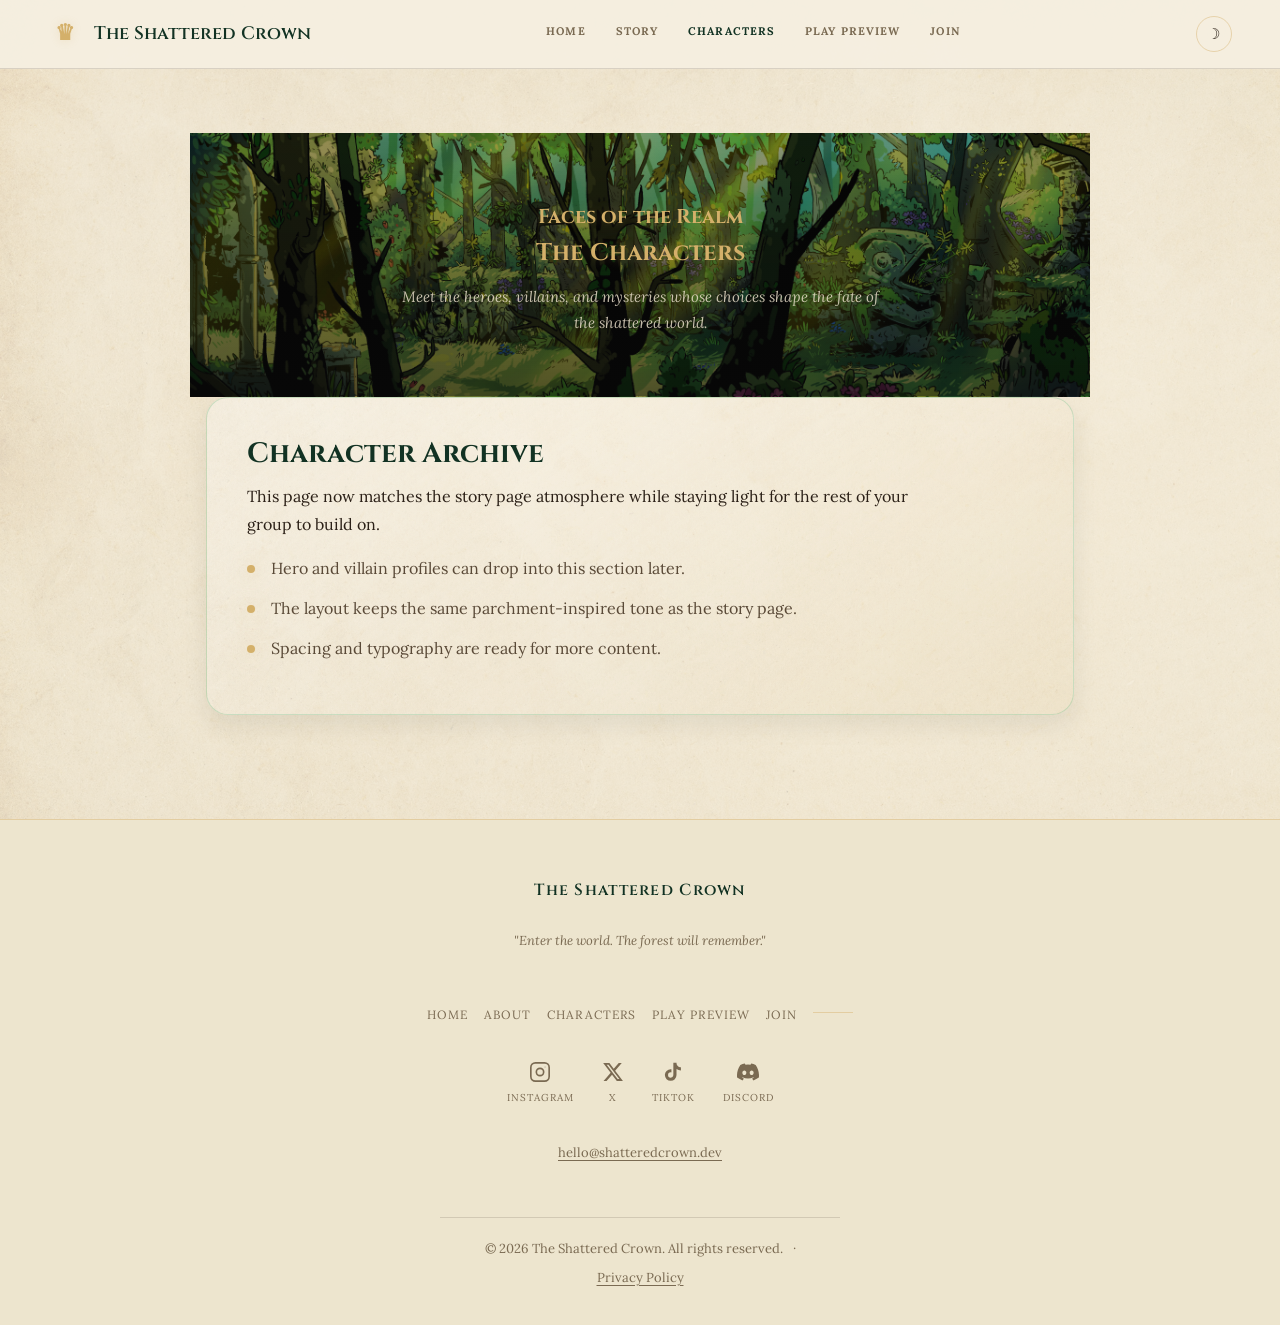
==== commit aa7f341a: "Add files via upload" ====
--- a/characters.html
+++ b/characters.html
@@ -1,44 +1,41 @@
 <!DOCTYPE html>
-<html lang="en-ca">
+<html lang="en-ca" data-theme="light">
 <head>
-    <meta name="viewport" content="width=device-width, initial-scale=1.0"/>
-    <meta name="description" content="Launch Website for GAMENAM, an exciting new game by GAMEDVELOPERS." />
-    <meta charset="UTF-8">
-    <title>WebPage</title>
-    <link rel="stylesheet" href="src/style.css" />
-    <style>
-    @import url('https://fonts.googleapis.com/css2?family=Kreon:wght@300..700&display=swap');
-    @import url('https://fonts.googleapis.com/css2?family=Ubuntu:ital,wght@0,300;0,400;0,500;0,700;1,300;1,400;1,500;1,700&display=swap');
-    @import url('https://fonts.googleapis.com/css2?family=Cinzel:wght@400..900&display=swap');
-    @import url('https://fonts.googleapis.com/css2?family=Syne:wght@400..800&display=swap');
-</style>
+  <meta charset="UTF-8">
+  <meta name="viewport" content="width=device-width, initial-scale=1.0">
+  <meta name="description" content="Meet the characters of The Shattered Crown.">
+  <title>The Shattered Crown | Characters</title>
+  <link rel="stylesheet" href="shared.css">
 </head>
 <body class="characters">
-    <!-- Custom cursor -->
-    <div id="cursor">
-        <div id="cursor-dot"></div>
-        <div id="cursor-ring"></div>
+  <div id="cursor">
+    <div id="cursor-dot"></div>
+    <div id="cursor-ring"></div>
+  </div>
+
+  <nav id="navbar">
+    <a class="nav-logo" href="index.html">
+      <span class="nav-logo-mark" aria-hidden="true">&#9819;</span>
+      <span>The Shattered Crown</span>
+    </a>
+
+    <div class="nav-links" id="navLinks">
+      <a href="index.html">Home</a>
+      <a href="story.html">Story</a>
+      <a href="characters.html" class="active">Characters</a>
+      <a href="preview.html">Play Preview</a>
+      <a href="contact.html">Join</a>
     </div>
-    <header>
-        <!-- Logo -->
-        <div id="logo"><a href="index.html">GAMENAM</a></div>    
-        <!-- Hamburger Button -->
-        <button class="btn-hamburger" aria-label="Toggle navigation" aria-expanded="false">
-            <span class="bar"></span>
-            <span class="bar"></span>
-            <span class="bar"></span>
-        </button>
 
-        <nav>
-            <ul class="nav-menu">
-                <li><a href="index.html">Home</a></li>
-                <li><a href="world.html">World</a></li>
-                <li><a href="characters.html">Characters</a></li>
-                <li><a href="preview.html">Preview</a></li>
-                <li><a href="contact.html">Contact</a></li>
-            </ul>
-        </nav>
-    </header>
+    <div class="nav-right">
+      <button class="theme-toggle" id="themeToggle" aria-label="Toggle theme">&#9789;</button>
+      <button class="hamburger" id="hamburger" aria-expanded="false" aria-label="Open menu">
+        <span></span>
+        <span></span>
+        <span></span>
+      </button>
+    </div>
+  </nav>
 
   <main class="page-shell">
     <section class="page-header">
@@ -58,9 +55,30 @@
     </section>
   </main>
 
-    <footer>
-        <p>© 2026 GAMENAM. All rights reserved.</p>
-    </footer>
-    <script src="script.js"></script>
+  <footer class="site-footer">
+    <div class="footer-brand">
+      <p class="footer-logo">The Shattered Crown</p>
+      <p class="footer-tagline">"Enter the world. The forest will remember."</p>
+    </div>
+    <nav class="footer-nav" aria-label="Footer navigation">
+      <a href="index.html">Home</a>
+      <a href="story.html">About</a>
+      <a href="characters.html">Characters</a>
+      <a href="preview.html">Play Preview</a>
+      <a href="contact.html">Join</a>
+    </nav>
+    <div class="footer-socials">
+      <a href="https://instagram.com" aria-label="Instagram" class="social-link"><svg xmlns="http://www.w3.org/2000/svg" viewBox="0 0 24 24" fill="none" stroke="currentColor" stroke-width="1.8" stroke-linecap="round" stroke-linejoin="round" aria-hidden="true"><rect x="2" y="2" width="20" height="20" rx="5" ry="5"/><circle cx="12" cy="12" r="4"/><circle cx="17.5" cy="6.5" r="0.5" fill="currentColor" stroke="none"/></svg><span>Instagram</span></a>
+      <a href="https://twitter.com" aria-label="Twitter" class="social-link"><svg xmlns="http://www.w3.org/2000/svg" viewBox="0 0 24 24" fill="currentColor" aria-hidden="true"><path d="M18.244 2.25h3.308l-7.227 8.26 8.502 11.24H16.17l-5.214-6.817L4.99 21.75H1.68l7.73-8.835L1.254 2.25H8.08l4.713 6.231zm-1.161 17.52h1.833L7.084 4.126H5.117z"/></svg><span>X</span></a>
+      <a href="https://tiktok.com" target="_blank" aria-label="TikTok" class="social-link"><svg xmlns="http://www.w3.org/2000/svg" viewBox="0 0 24 24" fill="currentColor" aria-hidden="true"><path d="M19.59 6.69a4.83 4.83 0 0 1-3.77-4.25V2h-3.45v13.67a2.89 2.89 0 0 1-2.88 2.5 2.89 2.89 0 0 1-2.89-2.89 2.89 2.89 0 0 1 2.89-2.89c.28 0 .54.04.79.1V9.01a6.33 6.33 0 0 0-.79-.05 6.34 6.34 0 0 0-6.34 6.34 6.34 6.34 0 0 0 6.34 6.34 6.34 6.34 0 0 0 6.33-6.34V8.69a8.22 8.22 0 0 0 4.83 1.56V6.79a4.85 4.85 0 0 1-1.06-.1z"/></svg><span>TikTok</span></a>
+      <a href="https://discord.com" target="_blank" aria-label="Discord" class="social-link"><svg xmlns="http://www.w3.org/2000/svg" viewBox="0 0 24 24" fill="currentColor" aria-hidden="true"><path d="M20.317 4.37a19.791 19.791 0 0 0-4.885-1.515.074.074 0 0 0-.079.037c-.21.375-.444.864-.608 1.25a18.27 18.27 0 0 0-5.487 0 12.64 12.64 0 0 0-.617-1.25.077.077 0 0 0-.079-.037A19.736 19.736 0 0 0 3.677 4.37a.07.07 0 0 0-.032.027C.533 9.046-.32 13.58.099 18.057c.002.022.015.043.03.056a19.9 19.9 0 0 0 5.993 3.03.078.078 0 0 0 .084-.028c.462-.63.874-1.295 1.226-1.994a.076.076 0 0 0-.041-.106 13.107 13.107 0 0 1-1.872-.892.077.077 0 0 1-.008-.128 10.2 10.2 0 0 0 .372-.292.074.074 0 0 1 .077-.01c3.928 1.793 8.18 1.793 12.062 0a.074.074 0 0 1 .078.01c.12.098.246.198.373.292a.077.077 0 0 1-.006.127 12.299 12.299 0 0 1-1.873.892.077.077 0 0 0-.041.107c.36.698.772 1.362 1.225 1.993a.076.076 0 0 0 .084.028 19.839 19.839 0 0 0 6.002-3.03.077.077 0 0 0 .032-.054c.5-5.177-.838-9.674-3.549-13.66a.061.061 0 0 0-.031-.03zM8.02 15.33c-1.183 0-2.157-1.085-2.157-2.419 0-1.333.956-2.419 2.157-2.419 1.21 0 2.176 1.096 2.157 2.42 0 1.333-.956 2.418-2.157 2.418zm7.975 0c-1.183 0-2.157-1.085-2.157-2.419 0-1.333.955-2.419 2.157-2.419 1.21 0 2.176 1.096 2.157 2.42 0 1.333-.946 2.418-2.157 2.418z"/></svg><span>Discord</span></a>
+    </div>
+    <p class="footer-email"><a href="mailto:hello@shatteredcrown.dev">hello@shatteredcrown.dev</a></p>
+    <div class="footer-legal"><span>&copy; 2026 The Shattered Crown. All rights reserved.</span><span aria-hidden="true">&middot;</span><a href="privacy.html">Privacy Policy</a></div>
+  </footer>
+
+  <button id="backToTop" aria-label="Back to top">&#8593;</button>
+
+  <script src="shared.js"></script>
 </body>
 </html>
--- a/shared.css
+++ b/shared.css
@@ -0,0 +1,2381 @@
+@import url('https://fonts.googleapis.com/css2?family=Cinzel:wght@400;600;700&family=Lora:ital,wght@0,400;0,500;1,400&display=swap');
+
+:root {
+  --bg: #f5efe0;
+  --bg-alt: #ede5ce;
+  --text: #2b2017;
+  --text-primary: #2b2017;
+  --text-muted: #7a6a52;
+  --text-soft: #5a4a38;
+  --accent: #5c7a4e;
+  --accent-hover: #486040;
+  --primary-green: #123223;
+  --logo-light-green: #7dbf8e;
+  --secondary-green: #6e8b5b;
+  --accent-gold: #d4b06a;
+  --accent-rose: #b77a6b;
+  --border: rgba(43, 32, 23, 0.14);
+  --border-gold: rgba(212, 176, 106, 0.45);
+  --divider: rgba(43, 32, 23, 0.14);
+  --shadow-sm: 0 10px 24px rgba(43, 32, 23, 0.08);
+  --shadow-md: 0 18px 40px rgba(43, 32, 23, 0.12);
+  --shadow-lg: 0 24px 60px rgba(43, 32, 23, 0.16);
+  --glow-gold: 0 0 18px rgba(212, 176, 106, 0.45);
+  --nav-bg: rgba(245, 239, 224, 0.96);
+  --error: #a83232;
+  --font-heading: 'Cinzel', 'Book Antiqua', Georgia, serif;
+  --font-body: 'Lora', 'Palatino Linotype', Georgia, serif;
+  --font-subheading: 'Lora', 'Trebuchet MS', sans-serif;
+  --text-xs: 0.75rem;
+  --text-sm: 0.95rem;
+  --text-base: 1rem;
+  --text-lg: 1.125rem;
+  --text-xl: 1.5rem;
+  --text-2xl: 2.25rem;
+  --leading-relaxed: 1.75;
+  --space-xs: 0.4rem;
+  --space-sm: 0.75rem;
+  --space-md: 1rem;
+  --space-lg: 1.5rem;
+  --space-xl: 2.5rem;
+  --space-2xl: 4rem;
+  --radius-sm: 4px;
+  --radius-md: 14px;
+  --radius-lg: 22px;
+  --radius-xl: 30px;
+  --transition-fast: 160ms ease;
+  --transition-normal: 240ms ease;
+  --parchment-body-opacity: 0.17;
+}
+
+[data-theme="dark"] {
+  --bg: #1b1812;
+  --bg-alt: #232019;
+  --text: #e6dcc8;
+  --text-primary: #ebe1d2;
+  --text-muted: #9b8c74;
+  --text-soft: #d8cfbf;
+  --accent: #8aaa76;
+  --accent-hover: #a2c28e;
+  --primary-green: #8aaa76;
+  --border: rgba(230, 220, 200, 0.11);
+  --border-gold: rgba(212, 176, 106, 0.3);
+  --divider: rgba(212, 176, 106, 0.18);
+  --nav-bg: rgba(27, 24, 18, 0.96);
+  --shadow-sm: 0 10px 24px rgba(0, 0, 0, 0.28);
+  --shadow-md: 0 18px 40px rgba(0, 0, 0, 0.34);
+  --shadow-lg: 0 24px 60px rgba(0, 0, 0, 0.4);
+  --error: #d16060;
+  --parchment-body-opacity: 0.08;
+}
+
+* {
+  margin: 0;
+  padding: 0;
+  box-sizing: border-box;
+}
+
+html {
+  scroll-behavior: smooth;
+  font-size: 16px;
+}
+
+body {
+  background: var(--bg);
+  color: var(--text);
+  font-family: var(--font-body);
+  display: flex;
+  flex-direction: column;
+  min-height: 100vh;
+  line-height: 1.75;
+}
+
+body::after {
+  content: "";
+  position: fixed;
+  inset: 0;
+  background-image: url("assets/parchment-texture.jpg");
+  background-size: cover;
+  opacity: var(--parchment-body-opacity);
+  pointer-events: none;
+  z-index: -1;
+}
+
+body.has-custom-cursor {
+  cursor: none;
+}
+
+main {
+  flex: 1;
+}
+
+img {
+  max-width: 100%;
+  display: block;
+}
+
+a {
+  color: var(--accent);
+  text-decoration: none;
+}
+
+ul,
+ol {
+  list-style: none;
+}
+
+h1,
+h2,
+h3,
+h4 {
+  font-family: var(--font-heading);
+  font-weight: 700;
+  margin: 0 0 var(--space-sm);
+  line-height: 1.15;
+}
+
+h2 {
+  font-size: clamp(1.3rem, 2.5vw, 1.75rem);
+  color: var(--primary-green);
+}
+
+h3 {
+  font-size: clamp(1rem, 2vw, 1.25rem);
+  color: var(--primary-green);
+}
+
+[data-theme="dark"] h2,
+[data-theme="dark"] h3 {
+  color: var(--logo-light-green);
+}
+
+p {
+  font-family: var(--font-body);
+  line-height: var(--leading-relaxed);
+  color: var(--text-primary);
+  margin: 0 0 1rem;
+  max-width: 70ch;
+}
+
+.title-display {
+  font-size: clamp(1.9rem, 5vw, 3rem);
+  letter-spacing: 0.01em;
+}
+
+.title-heading {
+  font-size: clamp(1.3rem, 2.5vw, 1.75rem);
+  font-weight: 600;
+}
+
+.section-label {
+  display: block;
+  font-size: 10px;
+  font-weight: 700;
+  letter-spacing: 0.18em;
+  text-transform: uppercase;
+  color: var(--text-muted);
+  margin-bottom: 10px;
+}
+
+.section-title {
+  text-align: center;
+  margin-bottom: 0.5rem;
+}
+
+.section-intro {
+  text-align: center;
+  color: var(--text-muted);
+  max-width: 40rem;
+  margin: 0 auto 2rem;
+}
+
+.text-center { text-align: center; }
+.text-sm { font-size: var(--text-sm); }
+.text-xs { font-size: var(--text-xs); }
+.text-muted { color: var(--text-muted); }
+.text-green { color: var(--accent); }
+.text-moss { color: var(--secondary-green); }
+.text-gold { color: var(--accent-gold); }
+.text-nature { color: var(--logo-light-green); }
+.text-dusk { color: #8c5a91; }
+.text-purple { color: #9b8bc4; }
+.text-teal { color: #4a9e8a; }
+.text-red { color: #b05555; }
+.mb-xl { margin-bottom: var(--space-xl); }
+.mt-lg { margin-top: var(--space-lg); }
+
+.container {
+  width: min(1100px, calc(100% - 2rem));
+  margin: 0 auto;
+  padding: 0 var(--space-md);
+}
+
+#navbar {
+  position: sticky;
+  top: 0;
+  z-index: 100;
+  background: var(--nav-bg);
+  display: flex;
+  align-items: center;
+  justify-content: space-between;
+  padding: 16px 20px;
+  border-bottom: 1px solid var(--border);
+}
+
+.nav-logo {
+  display: inline-flex;
+  align-items: center;
+  gap: 0.75rem;
+  font-family: var(--font-heading);
+  font-size: 18px;
+  font-weight: 600;
+  color: var(--primary-green);
+  flex-shrink: 0;
+}
+
+.nav-logo-mark {
+  display: inline-flex;
+  align-items: center;
+  justify-content: center;
+  width: 34px;
+  height: 34px;
+  font-size: 1.35rem;
+  color: var(--accent-gold);
+  text-shadow: 0 0 8px rgba(212, 176, 106, 0.25);
+}
+
+[data-theme="dark"] .nav-logo {
+  color: var(--logo-light-green);
+}
+
+.nav-links {
+  display: none;
+}
+
+.nav-links.open {
+  display: flex;
+  flex-direction: column;
+  position: absolute;
+  top: 100%;
+  left: 0;
+  width: 100%;
+  background: var(--nav-bg);
+  border-bottom: 1px solid var(--border-gold);
+  padding: 8px 20px 16px;
+  z-index: 99;
+}
+
+.nav-links.open a {
+  display: block;
+  padding: 13px 0;
+  border-bottom: 1px solid var(--border);
+}
+
+.nav-links a {
+  font-family: var(--font-subheading);
+  font-size: 11px;
+  font-weight: 700;
+  letter-spacing: 0.1em;
+  text-transform: uppercase;
+  color: var(--text-muted);
+  padding-bottom: 2px;
+  border-bottom: 2px solid transparent;
+}
+
+.nav-links a:hover,
+.nav-links a.active {
+  color: var(--primary-green);
+}
+
+[data-theme="dark"] .nav-links a:hover,
+[data-theme="dark"] .nav-links a.active {
+  color: var(--logo-light-green);
+}
+
+.nav-right {
+  display: flex;
+  align-items: center;
+  gap: 10px;
+}
+
+.theme-toggle {
+  width: 36px;
+  height: 36px;
+  border-radius: 50%;
+  border: 1px solid var(--border-gold);
+  background: transparent;
+  color: var(--text);
+  font-size: 15px;
+  cursor: pointer;
+  display: flex;
+  align-items: center;
+  justify-content: center;
+  transition: background var(--transition-fast), transform var(--transition-fast);
+}
+
+.theme-toggle:hover {
+  background: rgba(212, 176, 106, 0.12);
+  transform: translateY(-1px);
+}
+
+.hamburger {
+  display: flex;
+  flex-direction: column;
+  gap: 5px;
+  background: none;
+  border: none;
+  cursor: pointer;
+  padding: 4px;
+}
+
+.hamburger span {
+  display: block;
+  width: 24px;
+  height: 2px;
+  background: var(--text);
+  border-radius: 1px;
+  transition: transform var(--transition-normal), opacity var(--transition-normal);
+}
+
+.hamburger.open span:nth-child(1) {
+  transform: translateY(7px) rotate(45deg);
+}
+
+.hamburger.open span:nth-child(2) {
+  opacity: 0;
+}
+
+.hamburger.open span:nth-child(3) {
+  transform: translateY(-7px) rotate(-45deg);
+}
+
+.page-header {
+  text-align: center;
+  padding: 64px 20px 52px;
+  border-bottom: 1px solid var(--border);
+}
+
+.page-header p {
+  max-width: 480px;
+  font-size: 15px;
+  font-style: italic;
+  color: var(--text-muted);
+  margin: 16px auto 0;
+}
+
+body.preview .page-header,
+body.world .page-header,
+body.characters .page-header {
+  background:
+    linear-gradient(rgba(10, 10, 10, 0.42), rgba(10, 10, 10, 0.68)),
+    url("assets/forest-bg.jpg") center 38%/cover no-repeat;
+}
+
+body.preview .page-header h1,
+body.world .page-header h1,
+body.characters .page-header h1,
+body.preview .page-header h3,
+body.world .page-header h2,
+body.characters .page-header h3 {
+  color: var(--accent-gold);
+  text-shadow: 0 0 12px rgba(212, 176, 106, 0.3);
+}
+
+body.preview .page-header p,
+body.world .page-header p,
+body.characters .page-header p {
+  color: rgba(230, 220, 200, 0.85);
+}
+
+.page-shell {
+  width: min(900px, calc(100% - 2rem));
+  margin: 0 auto;
+  padding: var(--space-2xl) 0;
+}
+
+.page-section,
+.story.container {
+  width: min(900px, calc(100% - 2rem));
+  margin: 0 auto var(--space-xl);
+  padding: var(--space-xl);
+  border: 1px solid var(--border-gold);
+  border-radius: var(--radius-lg);
+  background: linear-gradient(145deg, rgba(255, 255, 255, 0.32), rgba(212, 176, 106, 0.08));
+  box-shadow: var(--shadow-sm);
+}
+
+[data-theme="dark"] .page-section,
+[data-theme="dark"] .story.container {
+  background: linear-gradient(145deg, rgba(255, 255, 255, 0.03), rgba(212, 176, 106, 0.07));
+}
+
+.page-list li {
+  position: relative;
+  padding-left: 1.5rem;
+  margin-bottom: 0.75rem;
+  color: var(--text-soft);
+}
+
+.page-list li::before {
+  content: "";
+  position: absolute;
+  left: 0;
+  top: 0.7rem;
+  width: 8px;
+  height: 8px;
+  border-radius: 50%;
+  background: var(--accent-gold);
+  box-shadow: var(--glow-gold);
+}
+
+.btn {
+  display: inline-flex;
+  align-items: center;
+  justify-content: center;
+  min-height: 48px;
+  padding: 0.75rem 1.5rem;
+  font-family: var(--font-subheading);
+  font-size: 13px;
+  font-weight: 700;
+  letter-spacing: 0.04em;
+  cursor: pointer;
+  border: 1px solid var(--border-gold);
+  border-radius: 999px;
+  background: rgba(212, 176, 106, 0.14);
+  color: var(--text);
+  transition: transform var(--transition-fast), box-shadow var(--transition-fast), background var(--transition-fast);
+  text-decoration: none;
+}
+
+.btn:hover {
+  transform: translateY(-2px);
+  box-shadow: var(--shadow-sm);
+}
+
+.btn-primary,
+.btn-light {
+  background: linear-gradient(135deg, #d4b06a, #b68c47);
+  border-color: #d4b06a;
+  color: #1d160f;
+}
+
+.btn-primary:hover,
+.btn-light:hover {
+  background: linear-gradient(135deg, #e0be78, #c09850);
+  border-color: #e0be78;
+  color: #1d160f;
+}
+
+.btn-secondary,
+.btn-outline {
+  background: rgba(255, 255, 255, 0.08);
+  border-color: rgba(255, 255, 255, 0.5);
+  color: #f0e6d4;
+}
+
+.btn-secondary:hover,
+.btn-outline:hover {
+  background: rgba(255, 255, 255, 0.15);
+}
+
+.btn-ghost {
+  border-color: var(--border);
+  background: transparent;
+  color: var(--text-muted);
+}
+
+.btn-ghost:hover {
+  border-color: var(--text);
+  color: var(--text);
+}
+
+.card {
+  position: relative;
+  padding: var(--space-lg);
+  border: 1px solid var(--border-gold);
+  border-radius: var(--radius-lg);
+  background: linear-gradient(145deg, rgba(255, 255, 255, 0.32), rgba(212, 176, 106, 0.08));
+  box-shadow: var(--shadow-sm);
+}
+
+[data-theme="dark"] .card {
+  background: linear-gradient(145deg, rgba(255, 255, 255, 0.03), rgba(212, 176, 106, 0.07));
+}
+
+.divider {
+  height: 1px;
+  background: linear-gradient(90deg, transparent, var(--accent-gold), transparent);
+  margin: var(--space-md) 0;
+}
+
+#cursor {
+  pointer-events: none;
+}
+
+#cursor-dot,
+#cursor-ring {
+  position: fixed;
+  left: 0;
+  top: 0;
+  pointer-events: none;
+  z-index: 9999;
+  opacity: 0;
+}
+
+#cursor-dot {
+  width: 6px;
+  height: 6px;
+  background: #c8a96e;
+  border-radius: 50%;
+  transform: translate(-50%, -50%);
+}
+
+#cursor-ring {
+  width: 36px;
+  height: 36px;
+  border: 1px solid rgba(200, 169, 110, 0.5);
+  border-radius: 50%;
+  transform: translate(-50%, -50%);
+  transition:
+    width 0.3s cubic-bezier(0.19, 1, 0.22, 1),
+    height 0.3s cubic-bezier(0.19, 1, 0.22, 1),
+    border-color 0.3s,
+    opacity 0.2s;
+}
+
+body.cursor-hover #cursor-ring {
+  width: 45px;
+  height: 45px;
+  border-color: #c8a96e;
+}
+
+.home main {
+  width: min(1120px, calc(100% - 2rem));
+  margin: 0 auto;
+  padding: 0 0 var(--space-2xl);
+}
+
+.hero {
+  background:
+    linear-gradient(rgba(245, 239, 224, 0.18), rgba(10, 10, 10, 0.56)),
+    url("assets/forest-bg.jpg") center 30%/cover no-repeat;
+  width: 100%;
+  display: flex;
+  flex-direction: column;
+  align-items: center;
+  text-align: center;
+  gap: 1rem;
+  padding: 5rem 2rem 2rem;
+  min-height: 60vh;
+  justify-content: center;
+  border-bottom: 1px solid rgba(212, 176, 106, 0.18);
+}
+
+.hero h1 {
+  font-size: clamp(2.4rem, 6vw, 4rem);
+  letter-spacing: 0.04em;
+  color: var(--accent-gold);
+  padding-bottom: 0.75rem;
+  text-shadow:
+    0 0 8px rgba(212, 176, 106, 0.42),
+    0 0 22px rgba(48, 30, 10, 0.28);
+}
+
+.hero-subtitle {
+  font-size: 0.85rem;
+  letter-spacing: 0.25em;
+  color: var(--secondary-green);
+  text-transform: uppercase;
+}
+
+.launch-box,
+.descriptors,
+.story-teaser,
+.world-intro,
+.member-images,
+.mailing-cta {
+  margin: 0 auto;
+  padding: var(--space-xl) 0;
+}
+
+.launch-box {
+  display: flex;
+  flex-direction: column;
+  align-items: center;
+  gap: 1.5rem;
+  max-width: 760px;
+  text-align: center;
+  border-top: 1px solid var(--border);
+  border-bottom: 1px solid var(--border);
+}
+
+.launch-inner {
+  width: 100%;
+  display: grid;
+  gap: 1.5rem;
+}
+
+.launch-date-side,
+.countdown-side {
+  text-align: center;
+}
+
+.launch-date-side h2,
+.countdown-side h2 {
+  color: #4f5f42;
+}
+
+#launch-date {
+  color: #5d4a35;
+  font-weight: 600;
+}
+
+.countdown {
+  display: flex;
+  gap: 0.5rem;
+  justify-content: center;
+  align-items: flex-start;
+  flex-wrap: wrap;
+}
+
+.countdown div {
+  display: flex;
+  flex-direction: column;
+  align-items: center;
+}
+
+.countdown span {
+  font-size: 2.5rem;
+  font-family: var(--font-heading);
+  color: #8f6a2f;
+  line-height: 1;
+}
+
+.countdown small {
+  font-size: 0.7rem;
+  letter-spacing: 0.18em;
+  text-transform: uppercase;
+  color: #4f5f42;
+}
+
+.countdown-sep {
+  font-size: 2rem;
+  color: #6b7b55;
+  line-height: 1;
+  padding-top: 0.05em;
+}
+
+.hero-ctas {
+  display: flex;
+  flex-direction: column;
+  align-items: center;
+  gap: 1rem;
+  margin-top: 1rem;
+  margin-bottom: 1.5rem;
+  width: 100%;
+  max-width: 600px;
+  margin-left: auto;
+  margin-right: auto;
+  text-align: center;
+  padding: 2rem;
+  border: 1px solid var(--border-gold);
+  border-radius: var(--radius-md);
+  background: linear-gradient(145deg, rgba(212, 176, 106, 0.08), rgba(18, 50, 35, 0.04));
+  box-shadow: var(--shadow-sm);
+}
+
+.hero-email-form,
+.mailing-form {
+  display: flex;
+  flex-direction: column;
+  gap: 0.75rem;
+  width: 100%;
+}
+
+.hero-email-form label {
+  color: var(--text-muted);
+  font-style: italic;
+  text-align: center;
+  font-size: 15px;
+  margin-bottom: 0.25rem;
+}
+
+.mailing-list-signup {
+  display: flex;
+  flex-direction: column;
+  gap: 0.75rem;
+  width: 100%;
+  align-items: stretch;
+}
+
+.hero-email-form input[type="email"],
+.mailing-form input[type="email"] {
+  width: 100%;
+  min-height: 48px;
+  padding: 12px 16px;
+  border: 1px solid var(--border-gold);
+  border-radius: 999px;
+  background-color: transparent;
+  color: var(--text);
+  font-family: var(--font-body);
+  font-size: 14px;
+  outline: none;
+  box-shadow: none;
+  -webkit-appearance: none;
+  appearance: none;
+}
+
+.hero-email-form .btn-outline {
+  width: 100%;
+}
+
+.hero-email-form .btn-outline {
+  background: transparent;
+  border-color: var(--border-gold);
+  color: var(--text);
+}
+
+.hero-email-form .btn-outline:hover {
+  background: rgba(212, 176, 106, 0.12);
+  color: var(--text);
+}
+
+[data-theme="dark"] .hero-ctas {
+  background: linear-gradient(145deg, rgba(212, 176, 106, 0.06), rgba(255, 255, 255, 0.03));
+}
+
+[data-theme="dark"] .hero-email-form .btn-outline {
+  border-color: rgba(255, 255, 255, 0.5);
+  color: #f0e6d4;
+}
+
+[data-theme="dark"] .hero-email-form .btn-outline:hover {
+  background: rgba(255, 255, 255, 0.15);
+  color: #f0e6d4;
+}
+
+.hero-email-form input[type="email"]:-webkit-autofill,
+.hero-email-form input[type="email"]:-webkit-autofill:hover,
+.hero-email-form input[type="email"]:-webkit-autofill:focus {
+  -webkit-text-fill-color: var(--text);
+  -webkit-box-shadow: 0 0 0 1000px transparent inset;
+  transition: background-color 9999s ease-in-out 0s;
+}
+
+.hero-email-form input[type="email"]:focus,
+.mailing-form input[type="email"]:focus {
+  border-color: var(--accent-gold);
+}
+
+.form-msg {
+  font-size: 0.875rem;
+  margin-top: 0.25rem;
+  min-height: 1.2em;
+}
+
+.form-msg-success {
+  color: var(--accent);
+}
+
+.form-msg-error {
+  color: var(--error);
+}
+
+.descriptors {
+  display: flex;
+  flex-direction: column;
+  align-items: center;
+  gap: 1.25rem;
+  text-align: center;
+}
+
+.vert-line {
+  width: 50px;
+  border-top: 2px solid var(--border-gold);
+}
+
+.story-teaser {
+  display: flex;
+  flex-direction: column;
+  align-items: center;
+  text-align: center;
+  gap: 1.25rem;
+}
+
+.teaser-hook {
+  font-size: 1rem;
+  line-height: 1.75;
+  color: var(--accent-rose);
+  max-width: 48rem;
+}
+
+#member-container {
+  display: block;
+  border: 2px dashed var(--border-gold);
+  border-radius: 8px;
+  opacity: 0.5;
+}
+
+.world-intro {
+  width: min(980px, calc(100% - 2rem));
+}
+
+.kingdom-cards {
+  display: grid;
+  gap: 1.25rem;
+}
+
+.kingdom-card {
+  padding: 1.5rem;
+  border-radius: var(--radius-md);
+  border: 1px solid var(--border-gold);
+  background: linear-gradient(145deg, rgba(255, 255, 255, 0.3), rgba(212, 176, 106, 0.08));
+  box-shadow: var(--shadow-sm);
+  transition: transform var(--transition-normal), box-shadow var(--transition-normal), border-color var(--transition-normal);
+}
+
+.kingdom-card:hover {
+  transform: translateY(-4px);
+  border-color: rgba(212, 176, 106, 0.9);
+  box-shadow:
+    0 0 24px rgba(212, 176, 106, 0.24),
+    0 18px 34px rgba(18, 50, 35, 0.16);
+}
+
+.kingdom-card h3 {
+  display: flex;
+  align-items: center;
+  gap: 0.5rem;
+}
+
+.kingdom-card-icon {
+  font-size: 1.1rem;
+  color: var(--accent-gold);
+  line-height: 1;
+}
+
+.kingdom-card p {
+  color: var(--text-soft);
+}
+
+.kingdom-link {
+  font-family: var(--font-subheading);
+  color: var(--accent-gold);
+  font-size: 0.85rem;
+  font-weight: 600;
+}
+
+.member-images {
+  text-align: center;
+}
+
+.member-images-row {
+  display: flex;
+  gap: 0.75rem;
+  justify-content: center;
+  flex-wrap: wrap;
+}
+
+.member-img-placeholder {
+  width: 90px;
+  height: 110px;
+  background: rgba(212, 176, 106, 0.18);
+  border-radius: 6px;
+  border: 1.5px dashed var(--border-gold);
+}
+
+.mailing-cta {
+  text-align: center;
+  border-top: 1px solid var(--border);
+}
+
+.sr-only {
+  position: absolute;
+  width: 1px;
+  height: 1px;
+  padding: 0;
+  margin: -1px;
+  overflow: hidden;
+  clip: rect(0, 0, 0, 0);
+  white-space: nowrap;
+  border: 0;
+}
+
+.simple-footer {
+  margin-top: auto;
+  padding: 24px 20px 32px;
+  text-align: center;
+  color: var(--text-muted);
+  border-top: 1px solid var(--border);
+}
+
+#backToTop {
+  position: fixed;
+  bottom: 28px;
+  right: 22px;
+  width: 42px;
+  height: 42px;
+  border: none;
+  background: linear-gradient(135deg, #d4b06a, #b68c47);
+  color: #1d160f;
+  font-size: 18px;
+  cursor: pointer;
+  border-radius: 50%;
+  display: flex;
+  align-items: center;
+  justify-content: center;
+  opacity: 0;
+  pointer-events: none;
+  transition: opacity 0.3s ease, background 0.2s ease;
+  z-index: 90;
+}
+
+#backToTop.visible {
+  opacity: 1;
+  pointer-events: auto;
+}
+
+.fade-in {
+  opacity: 0;
+  transform: translateY(20px);
+  transition: opacity 0.6s ease, transform 0.6s ease;
+}
+
+.fade-in-visible {
+  opacity: 1;
+  transform: translateY(0);
+}
+
+.site-footer {
+  margin-top: auto;
+  padding: 56px 30px 36px;
+  border-top: 1px solid var(--border-gold);
+  background: var(--bg-alt);
+  text-align: center;
+  display: flex;
+  flex-direction: column;
+  align-items: center;
+  gap: 36px;
+}
+
+.footer-brand {
+  display: flex;
+  flex-direction: column;
+  align-items: center;
+  gap: 10px;
+}
+
+.footer-logo {
+  font-family: var(--font-heading);
+  font-size: 16px;
+  font-weight: 600;
+  letter-spacing: 0.08em;
+  color: var(--primary-green);
+}
+
+[data-theme="dark"] .footer-logo {
+  color: var(--logo-light-green);
+}
+
+.footer-tagline {
+  font-style: italic;
+  font-size: 13px;
+  color: var(--text-muted);
+  max-width: 380px;
+  line-height: 1.65;
+}
+
+.footer-nav {
+  display: flex;
+  flex-direction: column;
+  justify-content: center;
+  gap: 16px;
+}
+
+.footer-nav a {
+  font-family: var(--font-subheading);
+  font-size: 12px;
+  text-transform: uppercase;
+  letter-spacing: 0.08em;
+  color: var(--text-muted);
+}
+
+.footer-nav a:hover,
+.footer-email a:hover,
+.footer-legal a:hover,
+.social-link:hover {
+  color: var(--accent-gold);
+}
+
+.footer-nav::after {
+  content: "";
+  display: block;
+  width: 40px;
+  height: 1px;
+  background: var(--border-gold);
+  margin: 8px auto 0;
+}
+
+.footer-socials {
+  display: flex;
+  justify-content: center;
+  gap: 28px;
+}
+
+.social-link {
+  display: flex;
+  flex-direction: column;
+  align-items: center;
+  gap: 6px;
+  color: var(--text-muted);
+}
+
+.social-link svg {
+  width: 22px;
+  height: 22px;
+}
+
+.social-link span {
+  font-size: 10px;
+  letter-spacing: 0.1em;
+  text-transform: uppercase;
+  font-family: var(--font-subheading);
+}
+
+.footer-email,
+.footer-legal {
+  font-size: 13px;
+  color: var(--text-muted);
+}
+
+.footer-email a,
+.footer-legal a {
+  color: var(--text-muted);
+  text-decoration: underline;
+  text-underline-offset: 3px;
+}
+
+.footer-legal {
+  display: flex;
+  flex-wrap: wrap;
+  justify-content: center;
+  align-items: center;
+  gap: 6px 10px;
+  padding-top: 20px;
+  border-top: 1px solid var(--border);
+  width: 100%;
+  max-width: 400px;
+}
+
+@media (min-width: 768px) {
+  .nav-links {
+    display: flex;
+    flex-direction: row;
+    position: static;
+    width: auto;
+    background: none;
+    border: none;
+    padding: 0;
+    gap: 30px;
+    align-items: center;
+  }
+
+  .nav-links.open {
+    flex-direction: row;
+    position: static;
+    width: auto;
+    background: none;
+    border: none;
+    padding: 0;
+  }
+
+  .nav-links.open a {
+    display: inline;
+    padding: 0;
+    border-bottom: 2px solid transparent;
+  }
+
+  .hamburger {
+    display: none;
+  }
+
+  .launch-inner {
+    grid-template-columns: 1fr 1fr;
+    align-items: start;
+  }
+
+  .hero-ctas,
+  .mailing-list-signup,
+  .mailing-form {
+    flex-direction: row;
+    justify-content: center;
+  }
+
+  .hero-ctas {
+    align-items: center;
+  }
+
+  .hero-email-form {
+    max-width: 440px;
+  }
+
+  .mailing-list-signup {
+    align-items: stretch;
+  }
+
+  .hero-email-form input[type="email"] {
+    flex: 1;
+    min-width: 0;
+  }
+
+  .hero-email-form .btn-outline {
+    width: auto;
+    flex-shrink: 0;
+  }
+
+  .kingdom-cards {
+    grid-template-columns: repeat(3, minmax(0, 1fr));
+  }
+
+  .footer-nav {
+    flex-direction: row;
+    flex-wrap: wrap;
+  }
+}
+
+@media (min-width: 1024px) {
+  #navbar {
+    padding: 16px 48px;
+  }
+}
+
+@media (max-width: 767px) {
+  .page-shell {
+    padding: var(--space-xl) 0;
+  }
+
+  .page-section,
+  .story.container {
+    padding: var(--space-lg);
+  }
+
+  .footer-socials {
+    gap: 18px;
+  }
+}
+
+
+/* ============================================
+   STORY STYLES MERGED INTO SHARED CSS
+   ============================================ */
+
+/* ============================================
+   STORY PAGE CSS - story.css
+   ============================================ */
+
+
+/* ============================================
+   STORY HERO SECTION
+   ============================================ */
+
+.story-hero {
+  position: relative;
+  min-height: 60vh;
+  display: flex;
+  align-items: center;
+  justify-content: center;
+
+  background:
+    linear-gradient(rgba(245, 239, 224, 0.16), rgba(10,10,10,0.58)),
+    url("assets/forest-bg.jpg") center 30%/cover no-repeat;
+
+  overflow: hidden;
+}
+
+.hero-overlay {
+  position: absolute;
+  inset: 0;
+  background: radial-gradient(circle at 30% 40%, rgba(212,176,106,0.15), transparent 60%);
+  z-index: 1;
+}
+
+.hero-content {
+  position: relative;
+  z-index: 2;
+  display: flex;
+  flex-direction: column;
+  align-items: center;
+  text-align: center;
+  gap: 1rem;
+  padding: 5rem 2rem 2rem;
+  max-width: 100%;
+  margin: 0 auto;
+}
+
+.hero-title {
+  font-size: clamp(2.4rem, 6vw, 4rem);
+  color: var(--accent-gold);
+  font-weight: 700;
+  letter-spacing: 0.04em;
+  text-shadow:
+    0 0 8px rgba(212, 176, 106, 0.42),
+    0 0 22px rgba(48, 30, 10, 0.28);
+  margin-bottom: 0.75rem;
+}
+
+.hero-subtitle {
+  font-size: clamp(0.9rem, 2vw, 1.05rem);
+  color: #e8e3d4;
+  margin-bottom: 1.5rem;
+  font-style: italic;
+  max-width: 50ch;
+  margin-left: auto;
+  margin-right: auto;
+  line-height: 1.65;
+}
+
+.hero-buttons {
+  display: flex;
+  gap: 1rem;
+  justify-content: center;
+  flex-wrap: wrap;
+}
+
+/* Decorative floating images */
+.hero-deco {
+  position: absolute;
+  pointer-events: none;
+  opacity: 0.38;
+  filter: blur(0.5px);
+  animation: float 8s ease-in-out infinite;
+}
+
+.deco-1 {
+  top: 15%;     /* controls vertical position */
+  left: 0%;
+  width: clamp(80px, 10vw, 120px);
+}
+
+.deco-2 {
+  top: 15%;    
+  right: 2%;
+  width: clamp(80px, 10vw, 120px)
+}
+
+@keyframes float {
+  0%   { transform: translateY(0px) rotate(-10deg); }
+  50%  { transform: translateY(-15px) rotate(-8deg); }
+  100% { transform: translateY(0px) rotate(-10deg); }
+}
+
+/* ============================================
+   PARCHMENT TEXTURE OVERLAY
+   ============================================ */
+
+/*body::after {
+  content: "";
+  position: fixed;
+  inset: 0;
+  background-image: url("assets/parchment-texture.jpg");
+  background-size: cover;
+  opacity: 0.08;
+  pointer-events: none;
+  z-index: -1;
+}*/
+
+
+/* Ensure all story sections sit above the decorative layers */
+.story-hero,
+.story-overview,
+.timeline-section,
+.lore-section,
+.story-preview,
+.site-footer {
+    position: relative;
+    z-index: 1;
+}
+
+.timeline-content,
+.lore-item,
+.story-preview-card,
+.prophecy-text {
+    isolation: isolate;
+}
+
+
+
+/* ============================================
+STORY OVERVIEW SECTION
+   ============================================ */
+
+.story-overview {
+  padding: var(--space-2xl) 0;
+  border-bottom: 1px solid var(--divider);
+}
+
+.story-intro {
+  max-width: 75ch;
+  margin: 0 auto;
+  padding: 0 1.5rem
+}
+
+.story-intro h2 {
+  text-align: center;
+  margin-bottom: var(--space-xl);
+  position: relative;
+  padding-bottom: var(--space-md);
+  font-size: clamp(1.65rem, 3vw, 2.75rem);
+  font-weight: 800;
+  color: var(--accent-gold);
+  letter-spacing: 0.01em;
+}
+
+.story-intro h2::after {
+  content: "";
+  display: block;
+  width: 80px;
+  height: 2px;
+  background: linear-gradient(90deg, transparent, var(--accent-gold), transparent);
+  margin: var(--space-sm) auto 0;
+}
+
+.story-lead {
+  font-size: clamp(1.2rem, 2vw, 1.35rem);
+  line-height: var(--leading-relaxed);
+  font-style: italic;
+  color: var(--accent-rose);
+  border-left: 3px solid var(--accent-gold);
+  padding-left: var(--space-md);
+  margin-bottom: var(--space-lg);
+  max-width: 100%;
+  font-weight: 700;
+}
+
+.story-intro p {
+  max-width: 100%;
+  line-height: var(--leading-relaxed);
+  color: var(--text-soft);
+}
+
+/* ============================================
+   TIMELINE SECTION
+   ============================================ */
+
+.timeline-section {
+  padding: var(--space-2xl) 0;
+  background: var(--bg-alt);
+  border-top: 1px solid var(--divider);
+  border-bottom: 1px solid var(--divider);
+}
+
+.timeline {
+  position: relative;
+  max-width: 800px;
+  margin: 0 auto;
+  padding: var(--space-lg) var(--space-lg);
+}
+
+/* The vertical centre line */
+.timeline::before {
+  content: "";
+  position: absolute;
+  left: 50%;
+  top: 0;
+  bottom: 0;
+  width: 2px;
+  background: linear-gradient(
+    to bottom,
+    transparent,
+    var(--accent-gold) 10%,
+    var(--accent-gold) 90%,
+    transparent
+  );
+  transform: translateX(-50%);
+}
+
+.timeline-item {
+  position: relative;
+  display: flex;
+  align-items: flex-start;
+  margin-bottom: var(--space-xl);
+}
+
+/* Odd items sit on the LEFT of the line */
+.timeline-item:nth-child(odd) {
+  flex-direction: row;
+  padding-right: calc(50% + 32px);
+}
+
+/* Even items sit on the RIGHT of the line */
+.timeline-item:nth-child(even) {
+  flex-direction: row-reverse;
+  padding-left: calc(50% + 32px);
+}
+
+/* The glowing dot on the centre line */
+.timeline-marker {
+  position: absolute;
+  left: 50%;
+  top: var(--space-md);
+  transform: translateX(-50%);
+  width: 14px;
+  height: 14px;
+  background: var(--accent-gold);
+  border: 3px solid var(--bg-alt);
+  border-radius: 50%;
+  box-shadow: 0 0 0 2px var(--accent-gold), var(--glow-gold);
+  z-index: 2;
+  flex-shrink: 0;
+  transition: transform var(--transition-normal), box-shadow var(--transition-normal), background var(--transition-normal);
+}
+
+.timeline-content {
+  flex: 1;
+  transition: transform var(--transition-normal), box-shadow var(--transition-normal), border-color var(--transition-normal);
+}
+
+.timeline-item:hover .timeline-content {
+  transform: translateY(-4px);
+  border-color: rgba(212, 176, 106, 0.9);
+  box-shadow:
+    0 0 24px rgba(212, 176, 106, 0.24),
+    0 18px 34px rgba(18, 50, 35, 0.16);
+}
+
+.timeline-item:hover .timeline-marker {
+  transform: translateX(-50%) scale(1.15);
+  box-shadow:
+    0 0 0 3px var(--accent-gold),
+    0 0 22px rgba(212, 176, 106, 0.78),
+    0 0 42px rgba(212, 176, 106, 0.35);
+}
+
+
+.timeline-date {
+  font-family: var(--font-heading);
+  font-size: var(--text-xs);
+  text-transform: uppercase;
+  letter-spacing: 1.5px;
+  color: var(--accent-gold);
+  margin-bottom: var(--space-xs);
+}
+
+.timeline-content h3 {
+  font-size: var(--text-xl);
+  margin-bottom: var(--space-xs);
+}
+
+.timeline-content p {
+  font-size: var(--text-sm);
+  max-width: 100%;
+  margin-bottom: 0;
+  color: var(--text-soft);
+}
+
+
+
+/* ============================================
+   LORE / EXPANDABLE SECTIONS
+   ============================================ */
+
+.lore-section {
+  padding: var(--space-2xl) 0;
+}
+
+.lore-item {
+  margin-bottom: var(--space-lg);
+  /* Parchment-textured card */
+  background:
+    linear-gradient(
+      135deg,
+      rgba(212,176,106,0.10) 0%,
+      rgba(18,50,35,0.06) 50%,
+      rgba(212,176,106,0.08) 100%
+    );
+  border: 1px solid var(--border-gold);
+  border-radius: var(--radius-lg);
+  position: relative;
+  overflow: hidden;
+  box-shadow: var(--shadow-sm);
+}
+
+/* Aged horizontal line texture */
+.lore-item::before {
+  content: "";
+  position: absolute;
+  inset: 0;
+  background-image:
+    repeating-linear-gradient(
+      0deg,
+      transparent,
+      transparent 29px,
+      rgba(18,50,35,0.018) 29px,
+      rgba(18,50,35,0.018) 30px
+    );
+  pointer-events: none;
+  z-index: 0;
+}
+
+.lore-item > * {
+  position: relative;
+  z-index: 1;
+}
+
+.lore-header {
+  display: flex;
+  align-items: center;
+  justify-content: space-between;
+  cursor: pointer;
+  user-select: none;
+  padding: var(--space-md) var(--space-lg);
+  transition: background var(--transition-fast);
+  border-radius: var(--radius-lg) var(--radius-lg) 0 0;
+  background: rgba(245, 241, 230, 0.84);
+}
+
+.lore-header:hover {
+  background: rgba(212,176,106,0.10);
+}
+
+[data-theme="dark"] .lore-header {
+  background: rgba(23, 21, 19, 0.82);
+}
+
+.lore-header h3 {
+  margin-bottom: 0;
+  font-size: var(--text-xl);
+  color: var(--primary-green);
+}
+
+[data-theme="dark"] .lore-header h3 { color: var(--logo-light-green); }
+
+.lore-toggle {
+  font-size: var(--text-2xl);
+  color: var(--accent-gold);
+  font-weight: 300;
+  transition: transform var(--transition-normal);
+  line-height: 1;
+  width: 32px;
+  text-align: center;
+  flex-shrink: 0;
+}
+
+.lore-header.active .lore-toggle {
+  transform: rotate(45deg);
+  color: var(--primary-green);
+}
+
+/* Hidden by default */
+.lore-content {
+  max-height: 0;
+  overflow: hidden;
+  transition: max-height 0.5s ease;
+  padding: 0 var(--space-lg);
+}
+
+.lore-content.active {
+  max-height: 2000px;
+  padding-bottom: var(--space-lg);
+}
+
+.lore-body {
+  padding-top: var(--space-sm);
+}
+
+.lore-body p {
+  max-width: 100%;
+  line-height: var(--leading-relaxed);
+  color: var(--text-soft);
+}
+
+.lore-body h4 {
+  font-size: var(--text-lg);
+  margin-top: var(--space-md);
+  margin-bottom: var(--space-xs);
+}
+
+.kingdom {
+  padding: var(--space-sm) 0;
+  border-bottom: 1px solid var(--divider);
+}
+
+.kingdom:last-child {
+  border-bottom: none;
+}
+
+.kingdom h4 {
+  margin-bottom: var(--space-xs);
+}
+
+.kingdom p {
+  margin-bottom: 0;
+  color: var(--text-soft);
+}
+
+.kingdom-symbol {
+  display: inline-block;
+  margin-right: 0.45rem;
+  color: var(--accent-gold);
+  text-shadow: 0 0 10px rgba(212, 176, 106, 0.22);
+}
+
+
+/* Prophecy blockquote */
+.prophecy-text {
+  background: rgba(212,176,106,0.08);
+  border-left: 4px solid var(--accent-gold);
+  border-radius: 0 var(--radius-md) var(--radius-md) 0;
+  padding: var(--space-md) var(--space-lg);
+  margin: var(--space-md) 0;
+}
+
+.prophecy-text p {
+  font-style: italic;
+  font-size: clamp(1.15rem, 1.9vw, 1.3rem);
+  color: var(--accent-rose);
+  margin-bottom: var(--space-xs);
+  max-width: 100%;
+  font-weight: 700;
+}
+
+
+/* ================================================================
+STORY PREVIEW SECTION
+====================== */
+
+.story-preview {
+  padding: var(--space-2xl) 0;
+}
+
+.story-preview-card {
+  display: grid;
+  gap: var(--space-md);
+  background:
+    linear-gradient(135deg, rgba(18, 50, 35, 0.08), rgba(183, 122, 107, 0.14)),
+    url("assets/forest-bg.jpg") center/cover no-repeat;
+  overflow: hidden;
+}
+
+.story-preview-card::before {
+  content: "";
+  position: absolute;
+  inset: 0;
+  background: linear-gradient(rgba(245, 241, 230, 0.84), rgba(245, 241, 230, 0.9));
+}
+
+.story-preview-card > * {
+  position: relative;
+  z-index: 1;
+}
+
+.story-preview-card h2 {
+  font-size: clamp(1.8rem, 3vw, 2.6rem);
+  color: var(--primary-green);
+}
+
+.story-preview-card p {
+  max-width: 58ch;
+}
+
+[data-theme="dark"] .story-preview-card::before {
+  background:
+    linear-gradient(rgba(16, 20, 17, 0.56), rgba(16, 20, 17, 0.68)),
+    url("assets/forest-bg.jpg") center/cover no-repeat;
+}
+
+[data-theme="dark"] .story-preview-card h2 {
+  color: var(--logo-light-green);
+}
+
+.story-preview-card p {
+  max-width: 58ch;
+  color: var(--text-soft);
+}
+
+
+
+.prophecy-text p:last-child {
+  margin-bottom: 0;
+}
+
+
+
+/* ============================================
+   RESPONSIVE — TABLET (≤ 768px)
+   ============================================ */
+
+@media (max-width: 768px) {
+
+  /* Nav wraps to two rows */
+  .main-nav .container {
+    flex-direction: column;
+    gap: var(--space-sm);
+    align-items: flex-start;
+    padding-left: var(--space-md);
+    padding-right: var(--space-md);
+  }
+
+  .nav-links {
+    gap: var(--space-md);
+    flex-wrap: wrap;
+  }
+
+  /* Timeline collapses to a single left-aligned column */
+  .timeline::before {
+    left: 18px;
+    transform: none;
+  }
+
+  .timeline-item:nth-child(odd),
+  .timeline-item:nth-child(even) {
+    flex-direction: column;
+    padding-left: 48px;
+    padding-right: 0;
+  }
+
+  .timeline-marker {
+    left: 18px;
+    top: var(--space-sm);
+    transform: none;
+  }
+
+  /* Hide the decorative nub arrows on mobile */
+  .timeline-item:nth-child(odd)  .timeline-content::after,
+  .timeline-item:nth-child(even) .timeline-content::after {
+    display: none;
+  }
+
+  /* Hero buttons stack */
+  .hero-buttons {
+    flex-direction: column;
+    align-items: center;
+    gap: var(--space-sm);
+  }
+
+  .btn {
+    width: 100%;
+    max-width: 280px;
+  }
+
+  .deco-1 { width: 90px; }
+  .deco-2 { width: 90px; }
+}
+
+/* ============================================
+   RESPONSIVE — MOBILE (≤ 480px)
+   ============================================ */
+
+@media (max-width: 480px) {
+
+  .nav-links {
+    gap: var(--space-sm);
+  }
+
+  .lore-header {
+    padding: var(--space-sm);
+  }
+
+  .lore-header h3 {
+    font-size: var(--text-base);
+  }
+
+  .lore-content {
+    padding: 0 var(--space-sm);
+  }
+
+  .lore-content.active {
+    padding-bottom: var(--space-md);
+  }
+
+  .timeline-section,
+  .lore-section,
+  .story-overview {
+    padding: var(--space-xl) 0;
+  }
+
+  .prophecy-text {
+    padding: var(--space-sm) var(--space-md);
+  }
+
+  .prophecy-text p {
+    font-size: 1.05rem;
+  }
+
+  .story-lead {
+    font-size: 1.08rem;
+    padding-left: var(--space-sm);
+  }
+
+  .deco-1 { width: 70px; }
+  .deco-2 { width: 70px; }
+}
+
+
+/* ============================================
+   CONTACT STYLES MERGED INTO SHARED CSS
+   ============================================ */
+
+/* ============================
+CONTACT 
+============================= */
+
+/*Page Header*/
+.page-header {
+    background:
+        linear-gradient(rgba(10, 10, 10, 0.52), rgba(10, 10, 10, 0.68)),
+        url('assets/forest-bg.jpg') center 35%/cover no-repeat;
+    padding: 72px 20px 60px;
+    position: relative;
+}
+
+.page-header .section-label {
+    color: var(--accent-gold);
+}
+
+.page-header h1 {
+    color: var(--accent-gold);
+    text-shadow: 0 0 14px rgba(212, 176, 106, 0.45);
+}
+
+.page-header p {
+    color: rgba(230, 220, 200, 0.85);
+    font-style: italic;
+}
+
+/* -- -----Countdown----- -- */
+.countdown-section {
+    padding: 52px 20px;
+    text-align: center;
+    background: var(--bg-alt);
+    border-bottom: 1px solid var(--border);
+}
+
+.countdown-display {
+    display: flex;
+    justify-content: center;
+    align-items: flex-end;
+    gap: 6px;
+    margin: 24px 0;
+}
+
+.countdown-unit {
+    display: flex;
+    flex-direction: column;
+    align-items: center;
+    min-width: 56px;
+}
+
+.countdown-num {
+    font-family: var(--font-heading);
+    font-size: 48px;
+    font-weight: 700;
+    color: var(--accent-gold);
+}
+
+.countdown-lbl {
+    font-size: 10px;
+    text-transform: uppercase;
+    color: var(--text-muted);
+    margin-top: 8px;
+    letter-spacing: 0.1em;
+}
+
+.countdown-sep {
+    font-size: 36px;
+    font-weight: 300;
+    color: var(--text-muted);
+    padding-bottom: 22px;
+}
+
+.countdown-release {
+    font-size: 11px;
+    text-transform: uppercase;
+    color: var(--text-muted);
+    letter-spacing: 0.14em;
+    text-align: center;
+    display: block;
+    margin-left: auto;
+    margin-right: auto;
+}
+
+/* -- -----Newsletter----- -- */
+.newsletter-section {
+    padding: 64px 20px;
+    border-bottom: 1px solid var(--border);
+}
+
+.newsletter-container {
+    max-width: 600px;
+    margin: 0 auto;
+    text-align: center;
+}
+
+.newsletter-sub {
+    color: var(--text-muted);
+    font-style: italic;
+    font-size: 15px;
+    margin: 12px 0 32px;
+}
+
+.newsletter-form {
+    display: flex;
+    flex-direction: column;
+    gap: 12px;
+    max-width: 440px;
+    margin: 0 auto;
+}
+
+.newsletter-form label {
+    position: absolute;
+    width: 1px;
+    height: 1px;
+    overflow: hidden;
+    clip: rect(0,0,0,0);
+    white-space: nowrap;
+}
+
+.newsletter-form input[type="email"] {
+    width: 100%;
+    padding: 12px 16px;
+    font-family: var(--font-body);
+    border: 1px solid var(--border-gold);
+    border-radius: 999px;
+    font-size: 14px;
+    background: transparent;
+    color: var(--text);
+    transition: border-color 0.2s;
+    outline: none;
+}
+
+.newsletter-form input[type="email"]:focus {
+    border-color: var(--accent-gold);
+}
+
+/* Error text below the form */
+.newsletter-error {
+    font-size: 12px;
+    color: var(--error);
+    font-style: italic;
+    min-height: 16px;
+    margin-top: 6px;
+}
+
+
+/* Success message — shown by JS, hidden by default via [hidden] attr */
+.newsletter-success {
+    padding: 20px;
+    text-align: center;
+    color: var(--accent-gold);
+    font-style: italic;
+    font-size: 15px;
+}
+
+/* Info cards below the newsletter form */
+.info-cards-grid {
+    display: flex;
+    flex-direction: column;
+    gap: 16px;
+    margin-top: 40px;
+    text-align: left;
+}
+
+.info-card {
+    padding: 24px;
+    border: 1px solid var(--border-gold);
+    border-radius: var(--radius-md);
+    background: linear-gradient(145deg, rgba(212, 176, 106, 0.08), rgba(18, 50, 35, 0.04));
+}
+
+.info-card h3 {
+    font-family: var(--font-heading);
+    font-size: 14px;
+    font-weight: 600;
+     color: var(--primary-green);
+    margin-bottom: 10px;
+}
+
+[data-theme="dark"] .info-card h3 {
+    color: var(--logo-light-green);
+}
+
+.info-card p {
+    font-size: 14px;
+    color: var(--text-muted);
+    line-height: 1.7;
+}
+
+
+/* -- -----Contact Form Vue app ----- -- */
+.contact-form-section {
+    padding: 64px 20px;
+}
+
+.contact-form-wrap {
+    max-width: 540px;
+    margin: 0 auto;
+}
+
+.contact-form-wrap h2 {
+    font-family: var(--font-heading);
+    font-size: 24px;
+    text-align: center;
+    margin-bottom: 36px;
+    color: var(--primary-green);
+}
+
+[data-theme="dark"] .contact-form-wrap h2 {
+    color: var(--logo-light-green);
+}
+
+/* Individual form field group */
+.form-group {
+    display: flex;
+    flex-direction: column;
+    gap: 6px;
+    margin-bottom: 28px;
+}
+
+.form-group label {
+    font-size: 10px;
+    font-weight: 700;
+    letter-spacing: 0.14em;
+    text-transform: uppercase;
+    color: var(--text-muted);
+}
+
+.form-group input,
+.form-group textarea {
+    width: 100%;
+    padding: 12px 16px;
+    border: 1px solid var(--border-gold);
+    border-radius: var(--radius-sm);
+    font-size: 14px;
+    font-family: var(--font-body);
+    background: transparent;
+    color: var(--text);
+    outline: none;
+    transition: border-color 0.2s;
+}
+
+.form-group input:focus,
+.form-group textarea:focus {
+    border-color: var(--accent-gold);
+}
+
+/* Red border on invalid fields */
+.form-group input.invalid,
+.form-group textarea.invalid {
+    border-color: var(--error);
+}
+
+.form-group textarea {
+    resize: vertical;
+    min-height: 120px;
+}
+
+/* Error message — occupies reserved space to prevent layout shift */
+.error-message {
+    font-size: 11px;
+    color: var(--error);
+    font-style: italic;
+    min-height: 15px;
+    display: block;
+}
+
+/* Newsletter opt-in row */
+.contact-newsletter {
+    padding: 20px 0;
+    border-top: 1px solid var(--border);
+    border-bottom: 1px solid var(--border);
+    margin-bottom: 32px;
+}
+.contact-newsletter label {
+    display: flex;
+    align-items: flex-start;
+    gap: 10px;
+    font-size: 14px;
+    cursor: pointer;
+}
+.contact-newsletter input[type="checkbox"] {
+    width: auto;
+    margin-top: 3px;
+    accent-color: var(--accent-gold);
+}
+
+/* Submit row */
+.form-actions {
+    display: flex;
+    justify-content: center;
+}
+
+/* Form Success */
+.form-success {
+    text-align: center;
+    padding: 48px 20px;
+    max-width: 540px;
+    margin: 0 auto;
+}
+
+.form-success h3 {
+    font-family: var(--font-heading);
+    font-size: 20px;
+    margin-bottom: 8px;
+    color: var(--primary-green);
+}
+
+[data-theme="dark"] .form-success h3 {
+    color: var(--logo-light-green);
+}
+
+.form-success p {
+    color: var(--text-muted);
+    font-style: italic;
+    margin-bottom: 28px;
+}
+
+/* -- -----Contact Info----- -- */
+.contact-info {
+    max-width: 540px;
+    margin: 40px auto 0;
+    padding-top: 32px;
+    border-top: 1px solid var(--border);
+    text-align: center;
+}
+
+.contact-info p {
+    color: var(--text-muted);
+    font-size: 14px;
+    font-style: italic;
+    margin-bottom: 12px;
+}
+
+.contact-info ul {
+    display: flex;
+    flex-direction: column;
+    gap: 6px;
+    font-size: 14px;
+    align-items: center;
+}
+
+.contact-info a {
+    color: var(--accent-gold);
+    text-decoration: underline;
+    text-underline-offset: 3px;
+}
+
+.contact-info a:hover {
+    color: var(--accent);
+}
+
+.contact-info-note {
+    margin-top: 14px;
+    font-size: 12px;
+    color: var(--text-muted);
+}
+
+/* -- -----FAQ Accordion----- -- */
+.faq-section {
+    padding: 64px 20px;
+    background: var(--bg-alt);
+}
+
+.faq-section .title-heading {
+    text-align: center;
+    font-size: clamp(1.3rem, 2.5vw, 1.75rem);
+    color: var(--primary-green);
+}
+
+[data-theme="dark"] .faq-section .title-heading {
+    color: var(--logo-light-green);
+}
+
+.faq-list {
+    margin-top: 32px;
+    display: flex;
+    flex-direction: column;
+    gap: var(--space-md);
+    padding: 0;
+}
+
+.faq-item {
+    border-bottom: 1px solid var(--border-gold);
+    border-radius: var(--radius-lg);
+    background: linear-gradient(
+        135deg,
+        rgba(212, 176, 106, 0.10) 0%,
+        rgba(18, 50, 35, 0.06) 50%,
+        rgba(212, 176, 106, 0.08) 100%
+    );
+    box-shadow: var(--shadow-sm);
+    overflow: hidden;
+    position: relative;
+}
+
+.faq-item::before {
+    content: "";
+    position: absolute;
+    inset: 0;
+    background-image: repeating-linear-gradient(
+        0deg,
+        transparent,
+        transparent 29px,
+        rgba(18, 50, 35, 0.018) 29px,
+        rgba(18, 50, 35, 0.018) 30px
+    );
+    pointer-events: none;
+    z-index: 0;
+}
+
+
+
+.faq-question {
+    width: 100%;
+    display: flex;
+    justify-content: space-between;
+    align-items: center;
+    gap: var(--space-md);
+    padding: var(--space-md) var(--space-lg);
+    background:  rgba(245, 241, 230, 0.84);
+    border: none;
+    font-family: var(--font-heading);
+    font-size: clamp(0.95rem, 1.8vw, 1.1rem);
+    font-weight: 600;
+    text-align: left;
+    cursor: pointer;
+    color: var(--primary-green);
+    transition: color 0.2s;
+    border-radius: var(--radius-lg) var(--radius-lg) 0 0;
+    line-height: 1.4;
+}
+
+.faq-question:hover { background: rgba(212, 176, 106, 0.10); }
+
+[data-theme="dark"] .faq-question {
+    background: rgba(27, 24, 18, 0.82);
+    color: var(--logo-light-green);
+}
+
+[data-theme="dark"] .faq-question:hover {
+    background: rgba(212, 176, 106, 0.08);
+}
+
+.faq-icon {
+    font-size: var(--text-2xl);
+    font-weight: 300;
+    color: var(--accent-gold);
+    flex-shrink: 0;
+    transition: transform var(--transition-normal);
+    line-height: 1;
+    width: 32px;
+    text-align: center;
+}
+
+/* Answer panel — collapses via max-height transition */
+.faq-answer {
+    overflow: hidden;
+    max-height: 0;
+    transition: max-height 0.5s ease;
+    padding: 0 var(--space-lg);
+}
+
+.faq-item.open .faq-answer { 
+    max-height: 500px;
+    padding-bottom: var(--space-lg);}
+
+.faq-answer p {
+    padding-top: var(--space-sm);
+    font-size: var(--text-sm);
+    line-height: 1.8;
+    color: var(--text-soft);
+    max-width: 100%;
+    margin: 0;;
+}
+
+[data-theme="dark"] .faq-answer p {
+    color: var(--text-primary);
+}
+
+/* -- -----Responsive Styles----- -- */
+
+@media (min-width: 768px) {
+    .countdown-num {
+        font-size: 72px;
+    }
+
+    .countdown-sep {
+        font-size: 52px;
+        padding-bottom: 30px;
+    }
+
+    .countdown-unit {
+        min-width: 90px;
+    }
+
+    /* ── Newsletter: email + button side by side ── */
+    .newsletter-form {
+        flex-direction: row;
+    }
+
+    .newsletter-form input[type="email"] {
+        flex: 1;
+    }
+
+    /* ── Info cards: two columns ── */
+    .info-cards-grid {
+        flex-direction: row;
+    }
+
+    .info-card {
+        flex: 1;
+    }
+
+    /* ── Spacing ── */
+    .countdown-section,
+    .newsletter-section,
+    .contact-form-section,
+    .faq-section {
+        padding-left: 48px;
+        padding-right: 48px;
+    }
+}
+
+@media (min-width: 1024px) {
+    .contact-form-wrap,
+    .form-success,
+    .contact-info {
+        max-width: 600px;
+    }
+
+    .newsletter-container {
+        max-width: 680px;
+    }
+
+    .countdown-section,
+    .newsletter-section,
+    .contact-form-section,
+    .faq-section {
+        padding-left: 80px;
+        padding-right: 80px;
+    }
+
+}
+
+
+/* ============================================
+   CHARACTERS STYLES MERGED INTO SHARED CSS
+   ============================================ */
+
+body.characters .page-header {
+  background:
+    linear-gradient(rgba(10,10,10,0.42), rgba(10,10,10,0.7)),
+    url("forest-bg.jpg") center 38%/cover no-repeat;
+}
+
+body.characters .page-section {
+  border-color: rgba(125, 191, 142, 0.35);
+}
+
+body.characters .page-list li::before {
+  color: var(--accent-gold);
+}
+
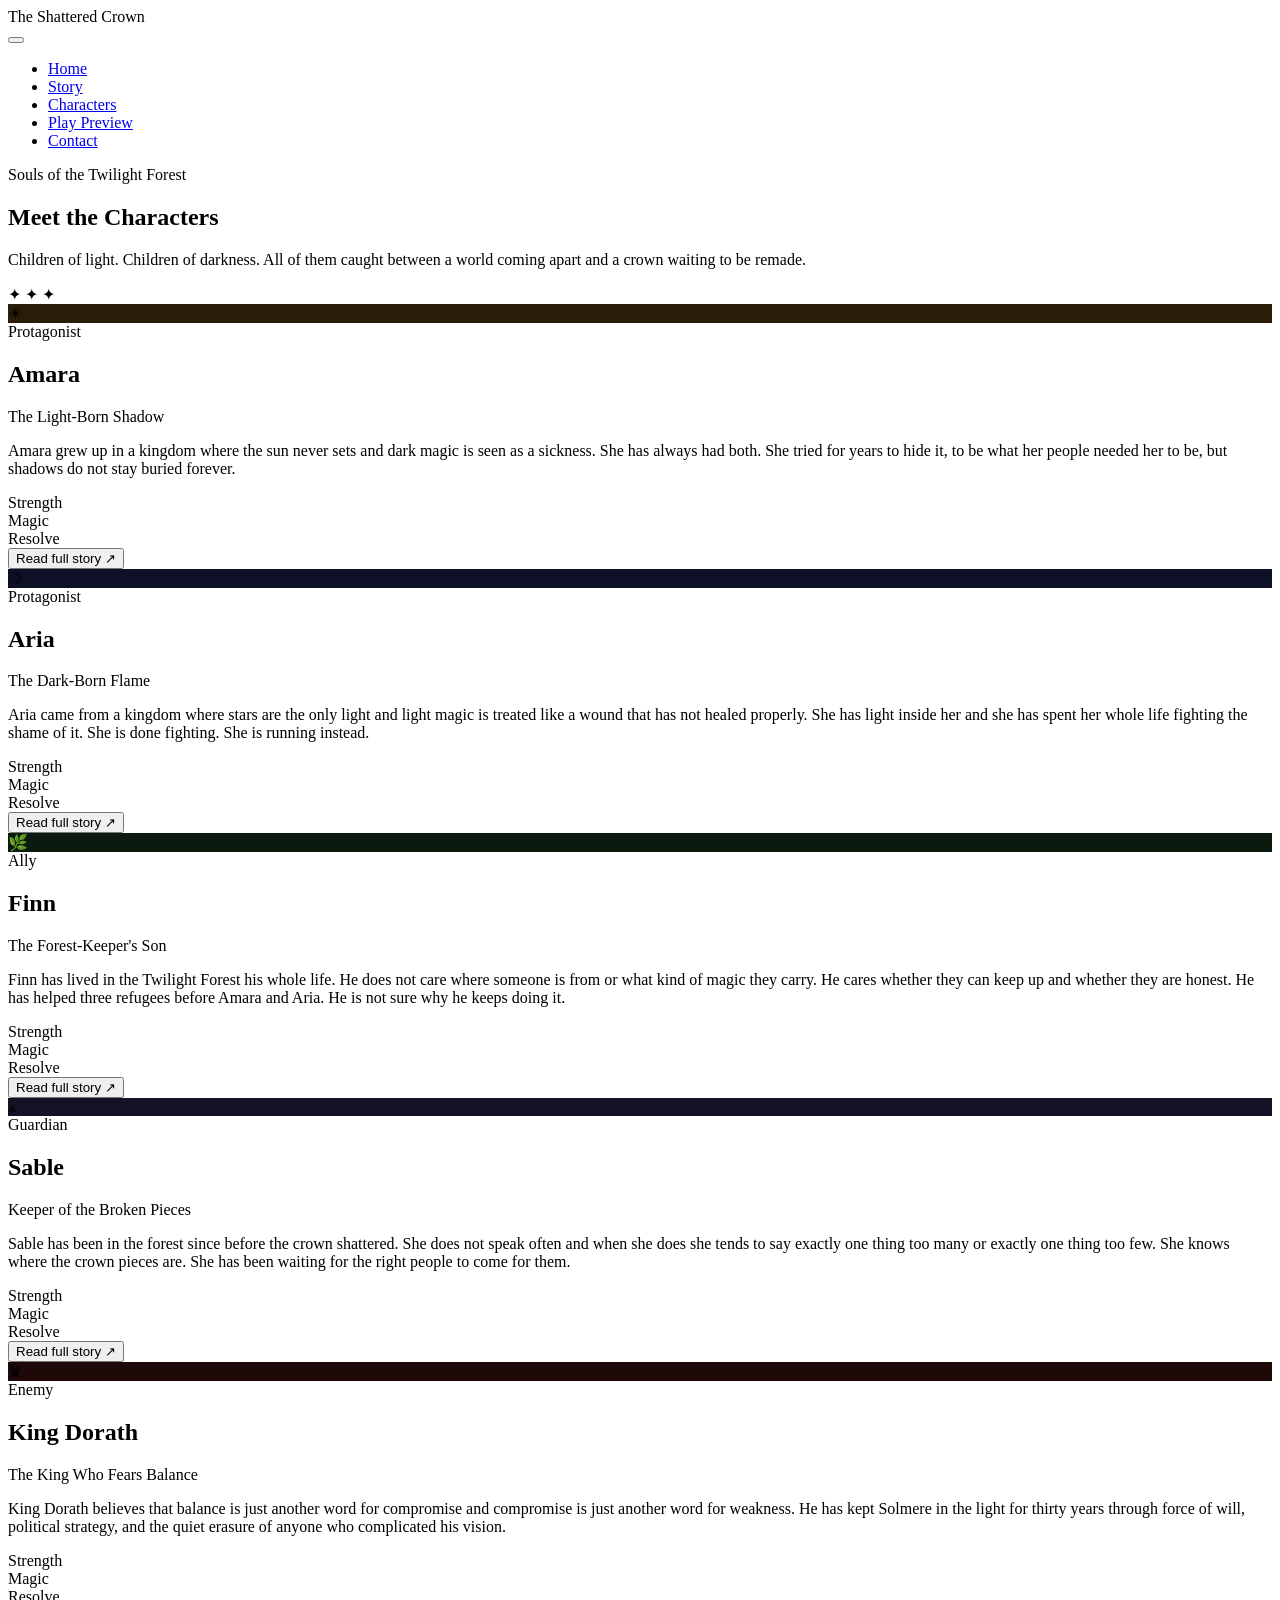
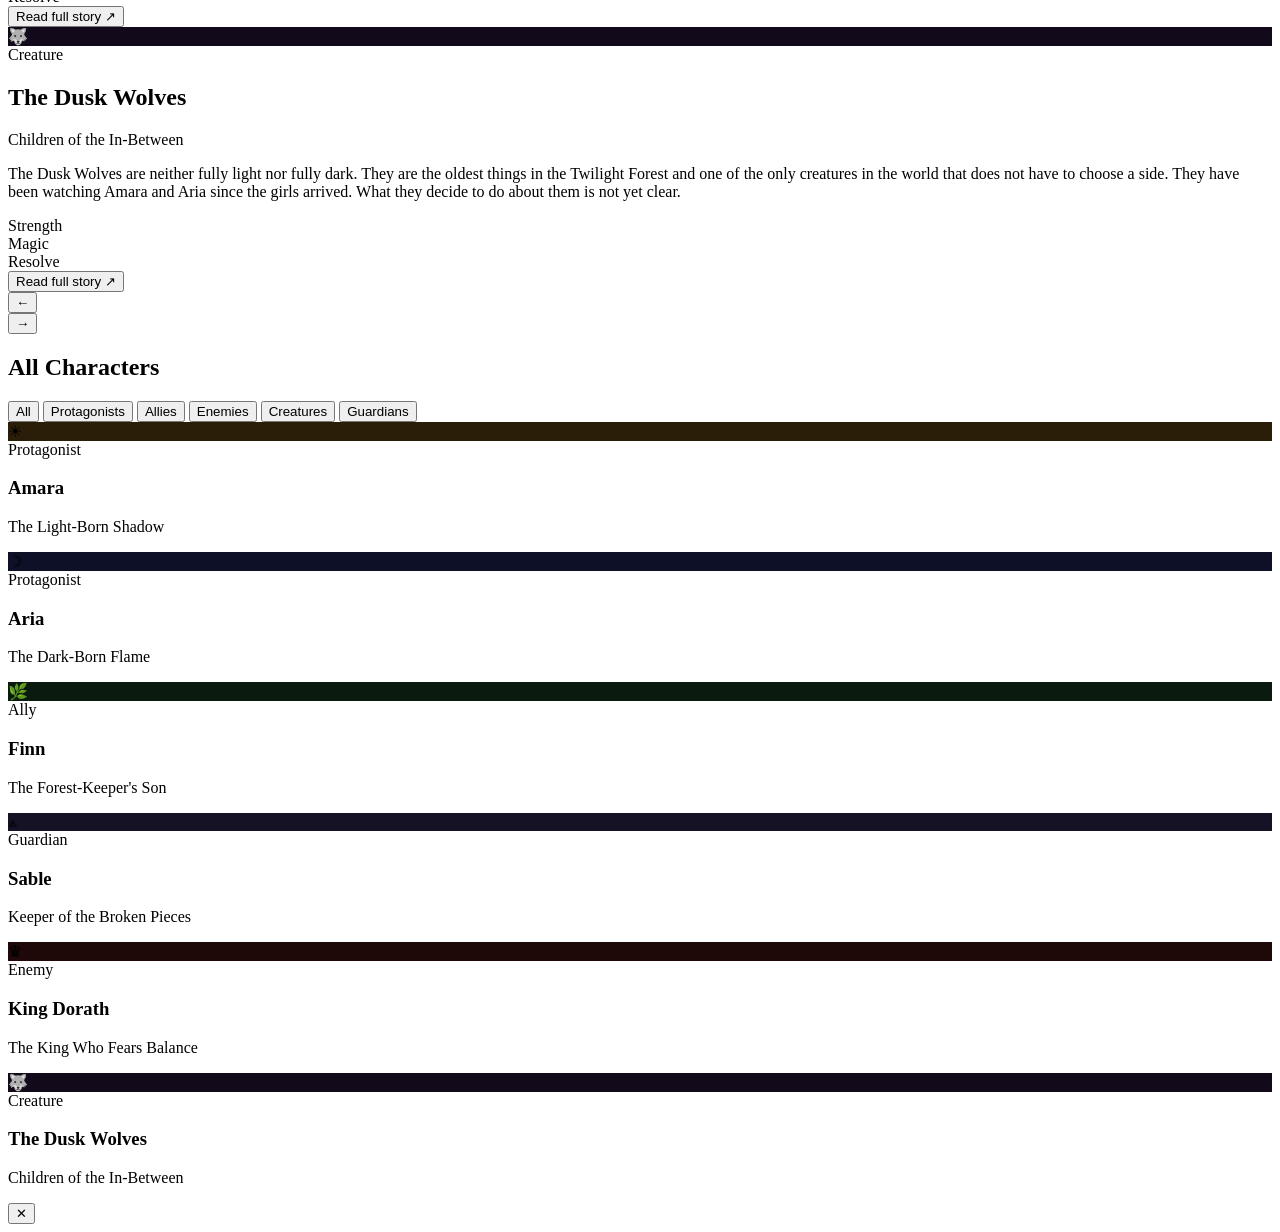
==== commit ea37cb85: "Refactor characters.html structure and styles" ====
--- a/characters.html
+++ b/characters.html
@@ -1,84 +1,76 @@
 <!DOCTYPE html>
-<html lang="en-ca" data-theme="light">
+<html lang="en">
 <head>
-  <meta charset="UTF-8">
-  <meta name="viewport" content="width=device-width, initial-scale=1.0">
-  <meta name="description" content="Meet the characters of The Shattered Crown.">
+  <meta charset="UTF-8" />
+  <meta name="viewport" content="width=device-width, initial-scale=1.0"/>
   <title>The Shattered Crown | Characters</title>
-  <link rel="stylesheet" href="shared.css">
+  <link href="https://fonts.googleapis.com/css2?family=Cinzel+Decorative:wght@400;700&family=Cinzel:wght@400;600&family=Crimson+Pro:ital,wght@0,300;0,400;1,300;1,400&display=swap" rel="stylesheet"/>
+  <link rel="stylesheet" href="characters.css"/>
 </head>
-<body class="characters">
-  <div id="cursor">
-    <div id="cursor-dot"></div>
-    <div id="cursor-ring"></div>
+<body>
+
+  
+  <div class="page-bg"></div>
+  <div class="stars"></div>
+ 
+  <nav class="nav">
+    <div class="nav-logo">The Shattered Crown</div>
+    <button class="hamburger" id="hamburger" aria-label="Menu">
+      <span></span><span></span><span></span>
+    </button>
+    <ul class="nav-links" id="nav-links">
+      <li><a href="index.html">Home</a></li>
+      <li><a href="story.html">Story</a></li>
+      <li><a href="characters.html" class="active">Characters</a></li>
+      <li><a href="playpreview.html">Play Preview</a></li>
+      <li><a href="contact.html">Contact</a></li>
+    </ul>
+  </nav>
+ 
+  <main>
+ 
+    <section class="section-header">
+      <p class="section-eyebrow">Souls of the Twilight Forest</p>
+      <h1 class="section-title">Meet the Characters</h1>
+      <p class="section-sub">Children of light. Children of darkness. All of them caught between a world coming apart and a crown waiting to be remade.</p>
+    </section>
+    <div class="crown-divider">&#10022; &#10022; &#10022;</div>
+ 
+    <!-- SLIDER -->
+    <section class="slider-section" aria-label="Featured character">
+      <div class="slider-track" id="sliderTrack"></div>
+      <div class="slider-controls">
+        <button class="slider-btn" id="prevBtn" aria-label="Previous">&#8592;</button>
+        <div class="slider-dots" id="sliderDots"></div>
+        <button class="slider-btn" id="nextBtn" aria-label="Next">&#8594;</button>
+      </div>
+    </section>
+ 
+    <!-- GRID -->
+    <section class="grid-section">
+      <div class="grid-header">
+        <h2 class="grid-title">All Characters</h2>
+        <div class="filter-btns" role="group" aria-label="Filter characters">
+          <button class="filter-btn active" data-filter="all">All</button>
+          <button class="filter-btn" data-filter="protagonist">Protagonists</button>
+          <button class="filter-btn" data-filter="ally">Allies</button>
+          <button class="filter-btn" data-filter="villain">Enemies</button>
+          <button class="filter-btn" data-filter="creature">Creatures</button>
+          <button class="filter-btn" data-filter="guardian">Guardians</button>
+        </div>
+      </div>
+      <div class="char-grid" id="charGrid"></div>
+    </section>
+ 
+  </main>
+ 
+  <div class="modal-overlay" id="modalOverlay" role="dialog" aria-modal="true">
+    <div class="modal-box" id="modalBox">
+      <button class="modal-close" id="modalClose" aria-label="Close">&#10005;</button>
+      <div class="modal-content" id="modalContent"></div>
+    </div>
   </div>
 
-  <nav id="navbar">
-    <a class="nav-logo" href="index.html">
-      <span class="nav-logo-mark" aria-hidden="true">&#9819;</span>
-      <span>The Shattered Crown</span>
-    </a>
-
-    <div class="nav-links" id="navLinks">
-      <a href="index.html">Home</a>
-      <a href="story.html">Story</a>
-      <a href="characters.html" class="active">Characters</a>
-      <a href="preview.html">Play Preview</a>
-      <a href="contact.html">Join</a>
-    </div>
-
-    <div class="nav-right">
-      <button class="theme-toggle" id="themeToggle" aria-label="Toggle theme">&#9789;</button>
-      <button class="hamburger" id="hamburger" aria-expanded="false" aria-label="Open menu">
-        <span></span>
-        <span></span>
-        <span></span>
-      </button>
-    </div>
-  </nav>
-
-  <main class="page-shell">
-    <section class="page-header">
-      <h3>Faces of the Realm</h3>
-      <h1>The Characters</h1>
-      <p>Meet the heroes, villains, and mysteries whose choices shape the fate of the shattered world.</p>
-    </section>
-
-    <section class="page-section">
-      <h2>Character Archive</h2>
-      <p>This page now matches the story page atmosphere while staying light for the rest of your group to build on.</p>
-      <ul class="page-list">
-        <li>Hero and villain profiles can drop into this section later.</li>
-        <li>The layout keeps the same parchment-inspired tone as the story page.</li>
-        <li>Spacing and typography are ready for more content.</li>
-      </ul>
-    </section>
-  </main>
-
-  <footer class="site-footer">
-    <div class="footer-brand">
-      <p class="footer-logo">The Shattered Crown</p>
-      <p class="footer-tagline">"Enter the world. The forest will remember."</p>
-    </div>
-    <nav class="footer-nav" aria-label="Footer navigation">
-      <a href="index.html">Home</a>
-      <a href="story.html">About</a>
-      <a href="characters.html">Characters</a>
-      <a href="preview.html">Play Preview</a>
-      <a href="contact.html">Join</a>
-    </nav>
-    <div class="footer-socials">
-      <a href="https://instagram.com" aria-label="Instagram" class="social-link"><svg xmlns="http://www.w3.org/2000/svg" viewBox="0 0 24 24" fill="none" stroke="currentColor" stroke-width="1.8" stroke-linecap="round" stroke-linejoin="round" aria-hidden="true"><rect x="2" y="2" width="20" height="20" rx="5" ry="5"/><circle cx="12" cy="12" r="4"/><circle cx="17.5" cy="6.5" r="0.5" fill="currentColor" stroke="none"/></svg><span>Instagram</span></a>
-      <a href="https://twitter.com" aria-label="Twitter" class="social-link"><svg xmlns="http://www.w3.org/2000/svg" viewBox="0 0 24 24" fill="currentColor" aria-hidden="true"><path d="M18.244 2.25h3.308l-7.227 8.26 8.502 11.24H16.17l-5.214-6.817L4.99 21.75H1.68l7.73-8.835L1.254 2.25H8.08l4.713 6.231zm-1.161 17.52h1.833L7.084 4.126H5.117z"/></svg><span>X</span></a>
-      <a href="https://tiktok.com" target="_blank" aria-label="TikTok" class="social-link"><svg xmlns="http://www.w3.org/2000/svg" viewBox="0 0 24 24" fill="currentColor" aria-hidden="true"><path d="M19.59 6.69a4.83 4.83 0 0 1-3.77-4.25V2h-3.45v13.67a2.89 2.89 0 0 1-2.88 2.5 2.89 2.89 0 0 1-2.89-2.89 2.89 2.89 0 0 1 2.89-2.89c.28 0 .54.04.79.1V9.01a6.33 6.33 0 0 0-.79-.05 6.34 6.34 0 0 0-6.34 6.34 6.34 6.34 0 0 0 6.34 6.34 6.34 6.34 0 0 0 6.33-6.34V8.69a8.22 8.22 0 0 0 4.83 1.56V6.79a4.85 4.85 0 0 1-1.06-.1z"/></svg><span>TikTok</span></a>
-      <a href="https://discord.com" target="_blank" aria-label="Discord" class="social-link"><svg xmlns="http://www.w3.org/2000/svg" viewBox="0 0 24 24" fill="currentColor" aria-hidden="true"><path d="M20.317 4.37a19.791 19.791 0 0 0-4.885-1.515.074.074 0 0 0-.079.037c-.21.375-.444.864-.608 1.25a18.27 18.27 0 0 0-5.487 0 12.64 12.64 0 0 0-.617-1.25.077.077 0 0 0-.079-.037A19.736 19.736 0 0 0 3.677 4.37a.07.07 0 0 0-.032.027C.533 9.046-.32 13.58.099 18.057c.002.022.015.043.03.056a19.9 19.9 0 0 0 5.993 3.03.078.078 0 0 0 .084-.028c.462-.63.874-1.295 1.226-1.994a.076.076 0 0 0-.041-.106 13.107 13.107 0 0 1-1.872-.892.077.077 0 0 1-.008-.128 10.2 10.2 0 0 0 .372-.292.074.074 0 0 1 .077-.01c3.928 1.793 8.18 1.793 12.062 0a.074.074 0 0 1 .078.01c.12.098.246.198.373.292a.077.077 0 0 1-.006.127 12.299 12.299 0 0 1-1.873.892.077.077 0 0 0-.041.107c.36.698.772 1.362 1.225 1.993a.076.076 0 0 0 .084.028 19.839 19.839 0 0 0 6.002-3.03.077.077 0 0 0 .032-.054c.5-5.177-.838-9.674-3.549-13.66a.061.061 0 0 0-.031-.03zM8.02 15.33c-1.183 0-2.157-1.085-2.157-2.419 0-1.333.956-2.419 2.157-2.419 1.21 0 2.176 1.096 2.157 2.42 0 1.333-.956 2.418-2.157 2.418zm7.975 0c-1.183 0-2.157-1.085-2.157-2.419 0-1.333.955-2.419 2.157-2.419 1.21 0 2.176 1.096 2.157 2.42 0 1.333-.946 2.418-2.157 2.418z"/></svg><span>Discord</span></a>
-    </div>
-    <p class="footer-email"><a href="mailto:hello@shatteredcrown.dev">hello@shatteredcrown.dev</a></p>
-    <div class="footer-legal"><span>&copy; 2026 The Shattered Crown. All rights reserved.</span><span aria-hidden="true">&middot;</span><a href="privacy.html">Privacy Policy</a></div>
-  </footer>
-
-  <button id="backToTop" aria-label="Back to top">&#8593;</button>
-
-  <script src="shared.js"></script>
+  <script src="characters.js"></script>
 </body>
 </html>
--- a/characters.css
+++ b/characters.css
@@ -0,0 +1,13 @@
+body.characters .page-header {
+  background:
+    linear-gradient(rgba(10,10,10,0.42), rgba(10,10,10,0.7)),
+    url("forest-bg.jpg") center 38%/cover no-repeat;
+}
+
+body.characters .page-section {
+  border-color: rgba(125, 191, 142, 0.35);
+}
+
+body.characters .page-list li::before {
+  color: var(--accent-gold);
+}
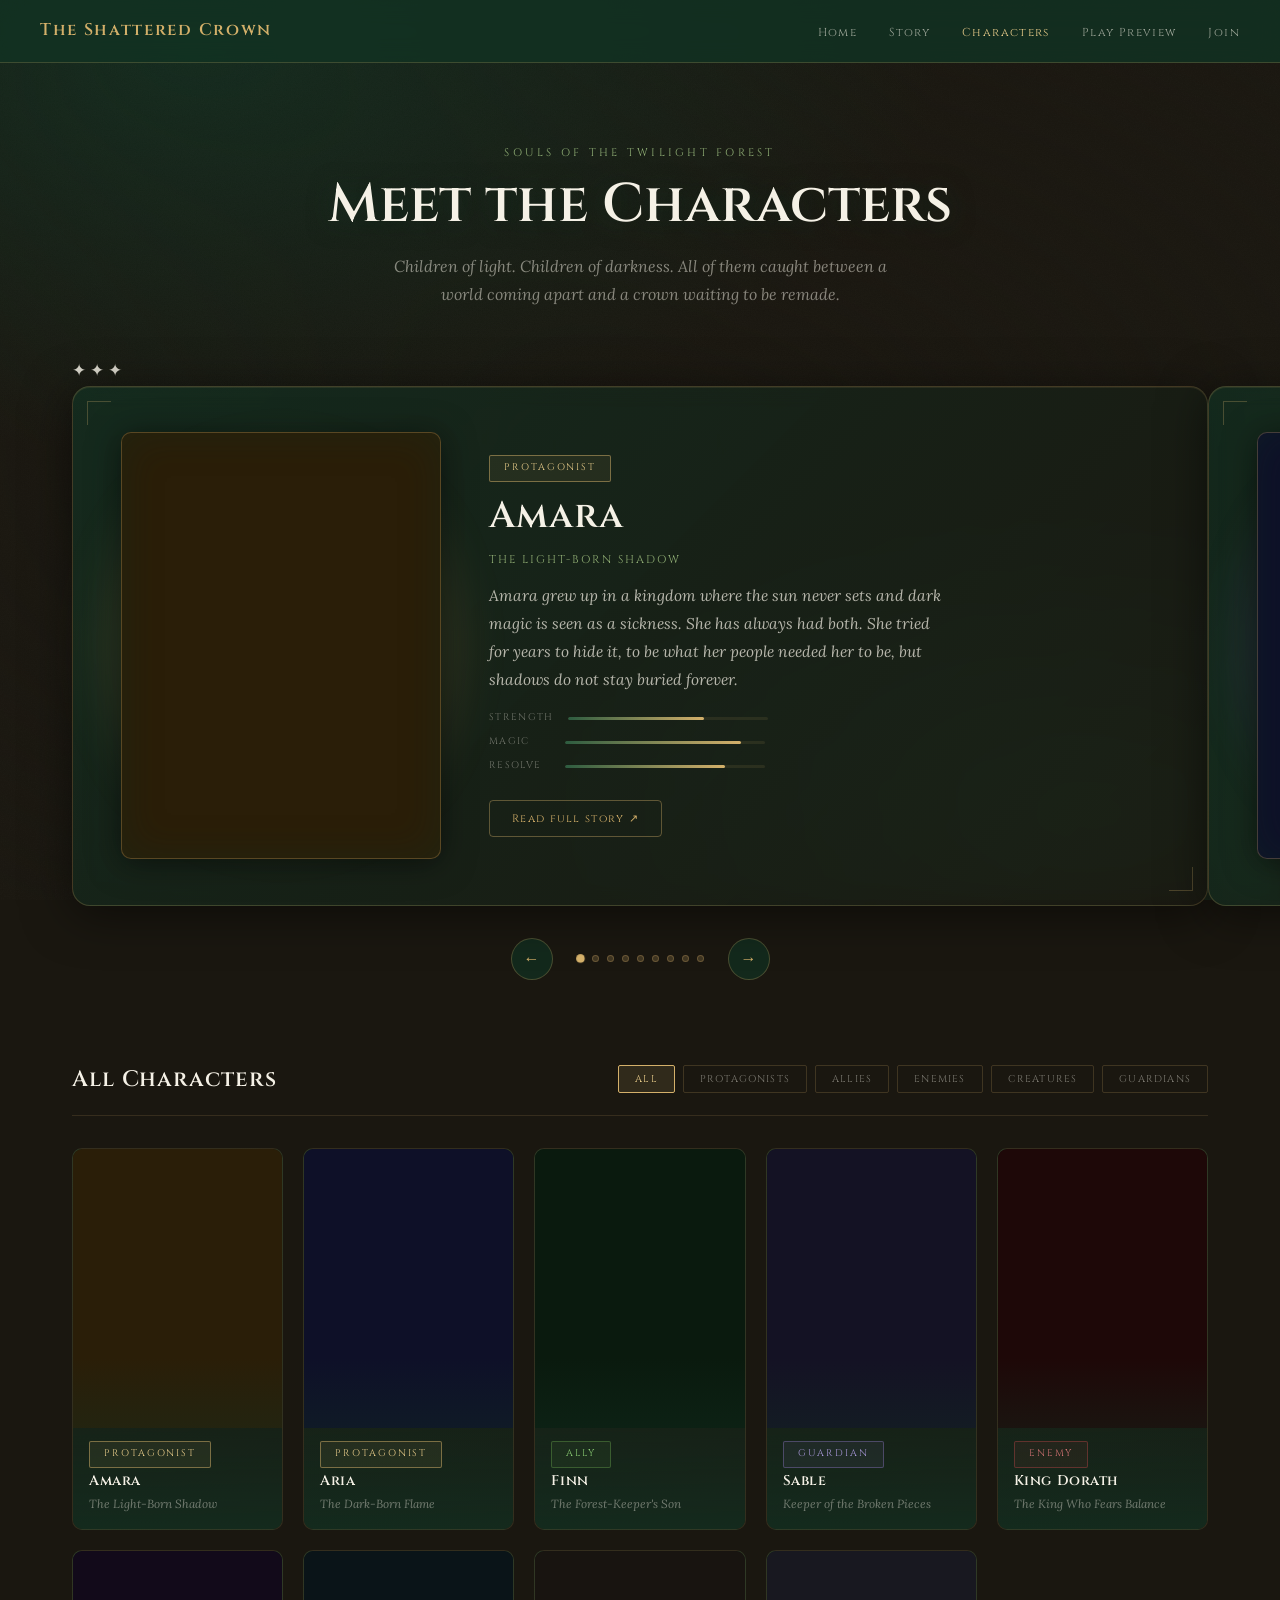
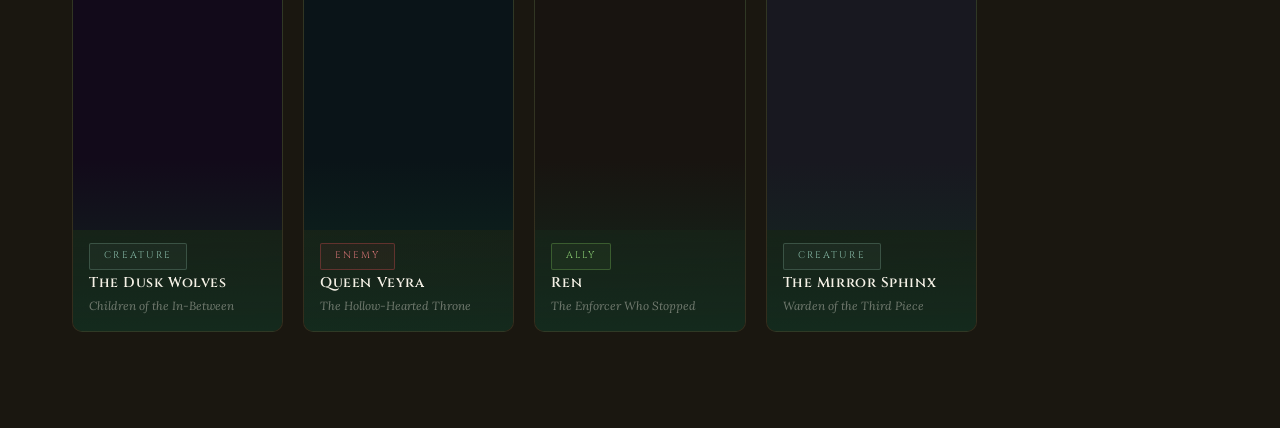
==== commit 60a173f4: "Change 'Contact' link to 'Join' in navigation" ====
--- a/characters.html
+++ b/characters.html
@@ -23,7 +23,7 @@
       <li><a href="story.html">Story</a></li>
       <li><a href="characters.html" class="active">Characters</a></li>
       <li><a href="playpreview.html">Play Preview</a></li>
-      <li><a href="contact.html">Contact</a></li>
+      <li><a href="contact.html">Join</a></li>
     </ul>
   </nav>
  
--- a/characters.css
+++ b/characters.css
@@ -1,13 +1,771 @@
-body.characters .page-header {
+/* ========================================
+   The Shattered Crown: characters.css
+   Storybook Fantasy · Parchment & Forest
+   ======================================== */
+
+@import url('https://fonts.googleapis.com/css2?family=Cinzel:wght@400;500;600;700&family=Lora:ital,wght@0,400;0,500;0,600;1,400;1,500&display=swap');
+
+:root {
+  /* Palette */
+  --forest-deep:    #123223;
+  --forest-mid:     #1e4a30;
+  --forest-muted:   #2d5c40;
+  --moss:           #6E8B5B;
+  --moss-light:     #8fad74;
+  --gold:           #D4B06A;
+  --gold-bright:    #e8cc8a;
+  --gold-dim:       rgba(212,176,106,0.45);
+  --rosy:           #B88A8A;
+  --rosy-dim:       rgba(184,138,138,0.35);
+  --parchment:      #F5F1E6;
+  --parchment-deep: #e8e1cc;
+  --ink:            #1A1710;
+  --ink-mid:        #2a2318;
+  --charcoal:       #1A1A1A;
+  --text-body:      #2c2416;
+  --text-muted:     rgba(44,36,22,0.58);
+  --text-on-dark:   rgba(245,241,230,0.88);
+  --text-dim:       rgba(245,241,230,0.5);
+
+  /* Role colours */
+  --ally-color:     #5a8c44;
+  --villain-color:  #a04040;
+  --guardian-color: #7a6aaa;
+  --creature-color: #5a7a6a;
+
+  /* Typography */
+  --font-display: 'Cinzel', serif;
+  --font-body:    'Lora', serif;
+
+  /* Shape */
+  --radius-sm: 4px;
+  --radius-md: 10px;
+  --radius-lg: 18px;
+  --transition: 0.3s ease;
+
+  /* Parchment texture overlay */
+  --parchment-noise: url("data:image/svg+xml,%3Csvg xmlns='http://www.w3.org/2000/svg' width='200' height='200'%3E%3Cfilter id='noise'%3E%3CfeTurbulence type='fractalNoise' baseFrequency='0.85' numOctaves='4' stitchTiles='stitch'/%3E%3CfeColorMatrix type='saturate' values='0'/%3E%3C/filter%3E%3Crect width='200' height='200' filter='url(%23noise)' opacity='0.06'/%3E%3C/svg%3E");
+}
+
+/* RESET */
+*, *::before, *::after { box-sizing: border-box; margin: 0; padding: 0; }
+html { scroll-behavior: smooth; }
+
+body {
+  background-color: var(--ink);
+  color: var(--text-on-dark);
+  font-family: var(--font-body);
+  font-size: 17px;
+  line-height: 1.75;
+  min-height: 100vh;
+  position: relative;
+  overflow-x: hidden;
+}
+
+/* PAGE BACKGROUND — layered forest depth */
+.page-bg {
+  position: fixed;
+  inset: 0;
+  z-index: 0;
   background:
-    linear-gradient(rgba(10,10,10,0.42), rgba(10,10,10,0.7)),
-    url("forest-bg.jpg") center 38%/cover no-repeat;
-}
-
-body.characters .page-section {
-  border-color: rgba(125, 191, 142, 0.35);
-}
-
-body.characters .page-list li::before {
-  color: var(--accent-gold);
-}
+    radial-gradient(ellipse 90% 70% at 15% 5%,  rgba(18,50,35,0.75) 0%, transparent 65%),
+    radial-gradient(ellipse 70% 55% at 85% 90%,  rgba(30,74,48,0.55) 0%, transparent 60%),
+    radial-gradient(ellipse 100% 80% at 50% 50%, rgba(26,23,16,0.9) 0%, transparent 80%);
+  pointer-events: none;
+}
+
+/* Subtle parchment grain across the dark hero */
+.page-bg::after {
+  content: '';
+  position: absolute;
+  inset: 0;
+  background-image: var(--parchment-noise);
+  opacity: 0.4;
+  pointer-events: none;
+}
+
+/* NAV */
+.nav {
+  position: sticky;
+  top: 0;
+  z-index: 100;
+  display: flex;
+  align-items: center;
+  justify-content: space-between;
+  padding: 1rem 2.5rem;
+  background: rgba(18,50,35,0.82);
+  backdrop-filter: blur(12px);
+  border-bottom: 1px solid rgba(212,176,106,0.22);
+}
+
+.nav-logo {
+  font-family: var(--font-display);
+  font-size: 1.05rem;
+  font-weight: 600;
+  color: var(--gold);
+  letter-spacing: 0.1em;
+}
+
+.nav-links {
+  display: flex;
+  list-style: none;
+  gap: 2rem;
+}
+
+.nav-links a {
+  font-family: var(--font-display);
+  font-size: 0.72rem;
+  font-weight: 400;
+  letter-spacing: 0.12em;
+  color: rgba(245,241,230,0.6);
+  text-decoration: none;
+  transition: color var(--transition);
+}
+
+.nav-links a:hover,
+.nav-links a.active {
+  color: var(--gold-bright);
+}
+
+.hamburger {
+  display: none;
+  flex-direction: column;
+  gap: 5px;
+  background: none;
+  border: none;
+  cursor: pointer;
+  padding: 4px;
+}
+
+.hamburger span {
+  display: block;
+  width: 24px;
+  height: 2px;
+  background: var(--gold);
+  border-radius: 2px;
+  transition: var(--transition);
+}
+
+/* MAIN */
+main {
+  position: relative;
+  z-index: 1;
+  max-width: 1200px;
+  margin: 0 auto;
+  padding: 0 2rem 6rem;
+}
+
+/* SECTION HEADER */
+.section-header {
+  text-align: center;
+  padding: 5rem 1rem 3rem;
+}
+
+.section-eyebrow {
+  font-family: var(--font-display);
+  font-size: 0.68rem;
+  letter-spacing: 0.3em;
+  color: var(--moss-light);
+  text-transform: uppercase;
+  margin-bottom: 0.75rem;
+}
+
+.section-title {
+  font-family: var(--font-display);
+  font-size: clamp(2rem, 5vw, 3.4rem);
+  font-weight: 600;
+  color: var(--parchment);
+  line-height: 1.15;
+  margin-bottom: 1rem;
+  text-shadow: 0 2px 24px rgba(18,50,35,0.6);
+}
+
+.section-sub {
+  font-family: var(--font-body);
+  font-size: 1rem;
+  font-style: italic;
+  color: var(--text-dim);
+  max-width: 520px;
+  margin: 0 auto;
+}
+
+/* DIVIDER — fine gold rule like a book ornament */
+.divider {
+  width: 120px;
+  height: 1px;
+  background: linear-gradient(90deg, transparent, var(--gold), transparent);
+  margin: 1.5rem auto 0;
+  position: relative;
+}
+
+.divider::before {
+  content: '✦';
+  position: absolute;
+  left: 50%;
+  top: 50%;
+  transform: translate(-50%, -50%);
+  color: var(--gold);
+  font-size: 0.55rem;
+  background: var(--ink);
+  padding: 0 6px;
+  letter-spacing: 0;
+}
+
+/* =========================================
+   SLIDER
+   ========================================= */
+.slider-section {
+  margin-bottom: 5rem;
+  position: relative;
+}
+
+.slider-track {
+  display: flex;
+  transition: transform 0.6s cubic-bezier(0.4, 0, 0.2, 1);
+  will-change: transform;
+}
+
+.slider-card {
+  min-width: 100%;
+  display: grid;
+  grid-template-columns: 320px 1fr;
+  gap: 3rem;
+  align-items: center;
+  /* Parchment panel on dark */
+  background: linear-gradient(135deg, rgba(18,50,35,0.7) 0%, rgba(26,23,16,0.75) 100%);
+  border: 1px solid rgba(212,176,106,0.22);
+  border-radius: var(--radius-lg);
+  padding: 2.5rem 3rem;
+  backdrop-filter: blur(10px);
+  box-shadow: 0 8px 48px rgba(0,0,0,0.5), inset 0 1px 0 rgba(212,176,106,0.1);
+}
+
+/* Decorative corner marks on slider card */
+.slider-card::before,
+.slider-card::after {
+  content: '';
+  position: absolute;
+  width: 24px;
+  height: 24px;
+  border-color: rgba(212,176,106,0.28);
+  border-style: solid;
+  pointer-events: none;
+}
+
+.slider-card::before { top: 14px; left: 14px; border-width: 1px 0 0 1px; }
+.slider-card::after  { bottom: 14px; right: 14px; border-width: 0 1px 1px 0; }
+
+/* Portrait */
+.slider-img-wrap {
+  position: relative;
+  display: flex;
+  justify-content: center;
+}
+
+.slider-portrait {
+  width: 100%;
+  aspect-ratio: 3/4;
+  border-radius: var(--radius-md);
+  overflow: hidden;
+  border: 1px solid rgba(212,176,106,0.28);
+  display: flex;
+  align-items: flex-end;
+  justify-content: center;
+  position: relative;
+  box-shadow: 0 4px 32px rgba(0,0,0,0.5), inset 0 0 40px rgba(18,50,35,0.3);
+}
+
+.portrait-img,
+.slider-portrait-img,
+.card-portrait-img,
+.modal-portrait-img {
+  width: 100%;
+  height: 100%;
+  object-fit: cover;
+  object-position: top center;
+  display: block;
+}
+
+.slider-portrait-placeholder {
+  position: absolute;
+  inset: 0;
+  display: flex;
+  align-items: center;
+  justify-content: center;
+  font-size: 4rem;
+  opacity: 0.25;
+}
+
+.slider-glow {
+  position: absolute;
+  inset: -30px;
+  pointer-events: none;
+  z-index: -1;
+  border-radius: 50%;
+  filter: blur(20px);
+}
+
+/* Slider Info */
+.slider-info {
+  display: flex;
+  flex-direction: column;
+  gap: 0.8rem;
+}
+
+/* Role badges */
+.role-badge {
+  display: inline-block;
+  font-family: var(--font-display);
+  font-size: 0.6rem;
+  letter-spacing: 0.2em;
+  text-transform: uppercase;
+  padding: 4px 14px;
+  border-radius: 2px;
+  border: 1px solid;
+  width: fit-content;
+}
+
+.role-badge.protagonist { color: var(--gold-bright);  border-color: rgba(212,176,106,0.5); background: rgba(212,176,106,0.08); }
+.role-badge.ally        { color: #8acc72;              border-color: rgba(90,140,68,0.5);   background: rgba(90,140,68,0.1);   }
+.role-badge.villain     { color: #d07272;              border-color: rgba(160,64,64,0.5);   background: rgba(160,64,64,0.1);   }
+.role-badge.guardian    { color: #a898d8;              border-color: rgba(122,106,170,0.5); background: rgba(122,106,170,0.1); }
+.role-badge.creature    { color: #88bba8;              border-color: rgba(90,122,106,0.5);  background: rgba(90,122,106,0.1);  }
+
+.char-name {
+  font-family: var(--font-display);
+  font-size: clamp(1.5rem, 3vw, 2.3rem);
+  font-weight: 600;
+  color: var(--parchment);
+  line-height: 1.15;
+  letter-spacing: 0.03em;
+}
+
+.char-title {
+  font-family: var(--font-display);
+  font-size: 0.7rem;
+  font-weight: 400;
+  letter-spacing: 0.18em;
+  color: var(--moss-light);
+  text-transform: uppercase;
+}
+
+.char-desc {
+  font-family: var(--font-body);
+  font-size: 0.97rem;
+  font-style: italic;
+  color: rgba(245,241,230,0.72);
+  line-height: 1.8;
+  max-width: 460px;
+}
+
+/* Stats */
+.char-stats {
+  display: flex;
+  flex-direction: column;
+  gap: 7px;
+  margin-top: 0.25rem;
+}
+
+.stat { display: flex; align-items: center; gap: 14px; }
+
+.stat-label {
+  font-family: var(--font-display);
+  font-size: 0.6rem;
+  letter-spacing: 0.14em;
+  color: rgba(245,241,230,0.4);
+  text-transform: uppercase;
+  min-width: 62px;
+}
+
+.stat-bar {
+  flex: 1;
+  height: 3px;
+  background: rgba(212,176,106,0.1);
+  border-radius: 99px;
+  overflow: hidden;
+  max-width: 200px;
+}
+
+.stat-fill {
+  height: 100%;
+  background: linear-gradient(90deg, var(--forest-muted), var(--gold));
+  border-radius: 99px;
+  transition: width 0.9s ease;
+}
+
+.stat-fill.enemy-fill {
+  background: linear-gradient(90deg, #5a2222, #c06050);
+}
+
+.stat-fill.dark-fill {
+  background: linear-gradient(90deg, #2a3a2a, var(--moss-light));
+}
+
+.learn-more-btn {
+  margin-top: 0.75rem;
+  padding: 10px 22px;
+  width: fit-content;
+  background: transparent;
+  border: 1px solid rgba(212,176,106,0.38);
+  border-radius: var(--radius-sm);
+  color: var(--gold);
+  font-family: var(--font-display);
+  font-size: 0.68rem;
+  letter-spacing: 0.12em;
+  cursor: pointer;
+  transition: background var(--transition), border-color var(--transition), color var(--transition);
+}
+
+.learn-more-btn:hover {
+  background: rgba(212,176,106,0.1);
+  border-color: var(--gold-bright);
+  color: var(--gold-bright);
+}
+
+/* Slider controls */
+.slider-controls {
+  display: flex;
+  align-items: center;
+  justify-content: center;
+  gap: 1.5rem;
+  margin-top: 2rem;
+}
+
+.slider-btn {
+  width: 42px;
+  height: 42px;
+  border-radius: 50%;
+  background: rgba(18,50,35,0.7);
+  border: 1px solid rgba(212,176,106,0.28);
+  color: var(--gold);
+  font-size: 1rem;
+  cursor: pointer;
+  transition: background var(--transition), border-color var(--transition);
+  display: flex;
+  align-items: center;
+  justify-content: center;
+}
+
+.slider-btn:hover {
+  background: rgba(212,176,106,0.14);
+  border-color: var(--gold);
+}
+
+.slider-dots { display: flex; gap: 8px; }
+
+.dot {
+  width: 7px;
+  height: 7px;
+  border-radius: 50%;
+  background: rgba(212,176,106,0.2);
+  border: 1px solid rgba(212,176,106,0.3);
+  cursor: pointer;
+  transition: background var(--transition), transform var(--transition);
+}
+
+.dot.active {
+  background: var(--gold);
+  transform: scale(1.25);
+}
+
+/* =========================================
+   CHARACTER GRID
+   ========================================= */
+.grid-section { margin-top: 2rem; }
+
+.grid-header {
+  display: flex;
+  align-items: center;
+  justify-content: space-between;
+  flex-wrap: wrap;
+  gap: 1rem;
+  margin-bottom: 2rem;
+  padding-bottom: 1rem;
+  border-bottom: 1px solid rgba(212,176,106,0.15);
+}
+
+.grid-title {
+  font-family: var(--font-display);
+  font-size: 1.4rem;
+  font-weight: 600;
+  color: var(--parchment);
+  letter-spacing: 0.04em;
+}
+
+.filter-btns {
+  display: flex;
+  gap: 8px;
+  flex-wrap: wrap;
+}
+
+.filter-btn {
+  font-family: var(--font-display);
+  font-size: 0.62rem;
+  letter-spacing: 0.12em;
+  text-transform: uppercase;
+  padding: 6px 16px;
+  border-radius: 2px;
+  background: transparent;
+  border: 1px solid rgba(212,176,106,0.2);
+  color: rgba(245,241,230,0.45);
+  cursor: pointer;
+  transition: all var(--transition);
+}
+
+.filter-btn:hover {
+  border-color: rgba(212,176,106,0.45);
+  color: var(--gold);
+}
+
+.filter-btn.active {
+  background: rgba(212,176,106,0.12);
+  border-color: var(--gold);
+  color: var(--gold-bright);
+}
+
+/* Grid */
+.char-grid {
+  display: grid;
+  grid-template-columns: repeat(auto-fill, minmax(175px, 1fr));
+  gap: 1.25rem;
+}
+
+.char-card {
+  background: linear-gradient(160deg, rgba(18,50,35,0.6) 0%, rgba(26,23,16,0.7) 100%);
+  border: 1px solid rgba(212,176,106,0.14);
+  border-radius: var(--radius-md);
+  overflow: hidden;
+  cursor: pointer;
+  transition: transform var(--transition), border-color var(--transition), box-shadow var(--transition);
+  position: relative;
+}
+
+.char-card::after {
+  content: '';
+  position: absolute;
+  inset: 0;
+  background: linear-gradient(to bottom, transparent 55%, rgba(18,50,35,0.7) 100%);
+  pointer-events: none;
+}
+
+.char-card:hover {
+  transform: translateY(-5px);
+  border-color: rgba(212,176,106,0.4);
+  box-shadow: 0 16px 40px rgba(0,0,0,0.5), 0 0 0 1px rgba(212,176,106,0.08);
+}
+
+.char-card.hidden { display: none; }
+
+.card-portrait {
+  width: 100%;
+  aspect-ratio: 3/4;
+  display: flex;
+  align-items: flex-end;
+  justify-content: center;
+  overflow: hidden;
+  position: relative;
+}
+
+.card-body {
+  padding: 0.85rem 1rem;
+  display: flex;
+  flex-direction: column;
+  gap: 4px;
+  position: relative;
+  z-index: 1;
+}
+
+.card-name {
+  font-family: var(--font-display);
+  font-size: 0.88rem;
+  font-weight: 600;
+  color: var(--parchment);
+  line-height: 1.3;
+  letter-spacing: 0.04em;
+}
+
+.card-subtitle {
+  font-family: var(--font-body);
+  font-size: 0.74rem;
+  font-style: italic;
+  color: rgba(245,241,230,0.42);
+}
+
+/* =========================================
+   MODAL
+   ========================================= */
+.modal-overlay {
+  position: fixed;
+  inset: 0;
+  z-index: 200;
+  background: rgba(10,8,4,0.88);
+  backdrop-filter: blur(8px);
+  display: flex;
+  align-items: center;
+  justify-content: center;
+  padding: 1.5rem;
+  opacity: 0;
+  pointer-events: none;
+  transition: opacity 0.3s ease;
+}
+
+.modal-overlay.open {
+  opacity: 1;
+  pointer-events: all;
+}
+
+.modal-box {
+  background: linear-gradient(160deg, #162b1e 0%, var(--ink-mid) 100%);
+  border: 1px solid rgba(212,176,106,0.28);
+  border-radius: var(--radius-lg);
+  max-width: 620px;
+  width: 100%;
+  max-height: 88vh;
+  overflow-y: auto;
+  padding: 2.75rem;
+  position: relative;
+  transform: translateY(24px);
+  transition: transform 0.38s ease;
+  box-shadow: 0 32px 80px rgba(0,0,0,0.7), inset 0 1px 0 rgba(212,176,106,0.12);
+}
+
+.modal-overlay.open .modal-box { transform: translateY(0); }
+
+/* Parchment noise inside modal */
+.modal-box::before {
+  content: '';
+  position: absolute;
+  inset: 0;
+  background-image: var(--parchment-noise);
+  opacity: 0.25;
+  border-radius: var(--radius-lg);
+  pointer-events: none;
+}
+
+.modal-close {
+  position: absolute;
+  top: 1.25rem;
+  right: 1.5rem;
+  background: none;
+  border: none;
+  color: rgba(245,241,230,0.35);
+  font-size: 1.1rem;
+  cursor: pointer;
+  transition: color var(--transition);
+  line-height: 1;
+  z-index: 2;
+}
+
+.modal-close:hover { color: var(--gold); }
+
+.modal-content {
+  display: flex;
+  flex-direction: column;
+  gap: 1rem;
+  position: relative;
+  z-index: 1;
+}
+
+.modal-portrait-wrap {
+  width: 100%;
+  max-height: 320px;
+  border-radius: var(--radius-md);
+  overflow: hidden;
+  border: 1px solid rgba(212,176,106,0.22);
+  position: relative;
+  margin-bottom: 0.25rem;
+}
+
+.modal-portrait-wrap img {
+  width: 100%;
+  height: 320px;
+  object-fit: cover;
+  object-position: top center;
+  display: block;
+}
+
+.modal-name {
+  font-family: var(--font-display);
+  font-size: 2rem;
+  font-weight: 600;
+  color: var(--parchment);
+  letter-spacing: 0.04em;
+}
+
+.modal-title {
+  font-family: var(--font-display);
+  font-size: 0.7rem;
+  letter-spacing: 0.16em;
+  color: var(--moss-light);
+  text-transform: uppercase;
+}
+
+/* Lore paragraphs — parchment inset feel */
+.modal-lore {
+  margin-top: 0.5rem;
+  display: flex;
+  flex-direction: column;
+  gap: 0.9rem;
+  padding: 1.25rem 1.5rem;
+  background: rgba(245,241,230,0.04);
+  border-left: 2px solid var(--gold-dim);
+  border-radius: 0 var(--radius-sm) var(--radius-sm) 0;
+}
+
+.modal-lore p {
+  font-family: var(--font-body);
+  font-size: 0.96rem;
+  color: rgba(245,241,230,0.72);
+  line-height: 1.85;
+}
+
+.modal-quote {
+  font-family: var(--font-body);
+  font-size: 1.05rem;
+  font-style: italic;
+  color: var(--gold);
+  padding: 1rem 1.5rem;
+  border-left: 2px solid rgba(212,176,106,0.4);
+  margin-top: 0.25rem;
+  line-height: 1.7;
+}
+
+/* =========================================
+   RESPONSIVE
+   ========================================= */
+@media (max-width: 820px) {
+  .slider-card {
+    grid-template-columns: 1fr;
+    padding: 1.5rem;
+    gap: 1.5rem;
+  }
+
+  .slider-portrait {
+    max-height: 260px;
+    width: 100%;
+    aspect-ratio: 4/3;
+  }
+
+  .nav-links {
+    display: none;
+    position: fixed;
+    top: 0; left: 0; right: 0; bottom: 0;
+    background: rgba(18,50,35,0.97);
+    flex-direction: column;
+    align-items: center;
+    justify-content: center;
+    gap: 2rem;
+    z-index: 99;
+  }
+
+  .nav-links.open { display: flex; }
+  .nav-links a { font-size: 1.1rem; }
+  .hamburger { display: flex; }
+}
+
+@media (max-width: 500px) {
+  main { padding: 0 1rem 4rem; }
+  .nav { padding: 1rem 1.25rem; }
+  .char-grid { grid-template-columns: repeat(2, 1fr); }
+  .modal-box { padding: 1.75rem 1.25rem; }
+}
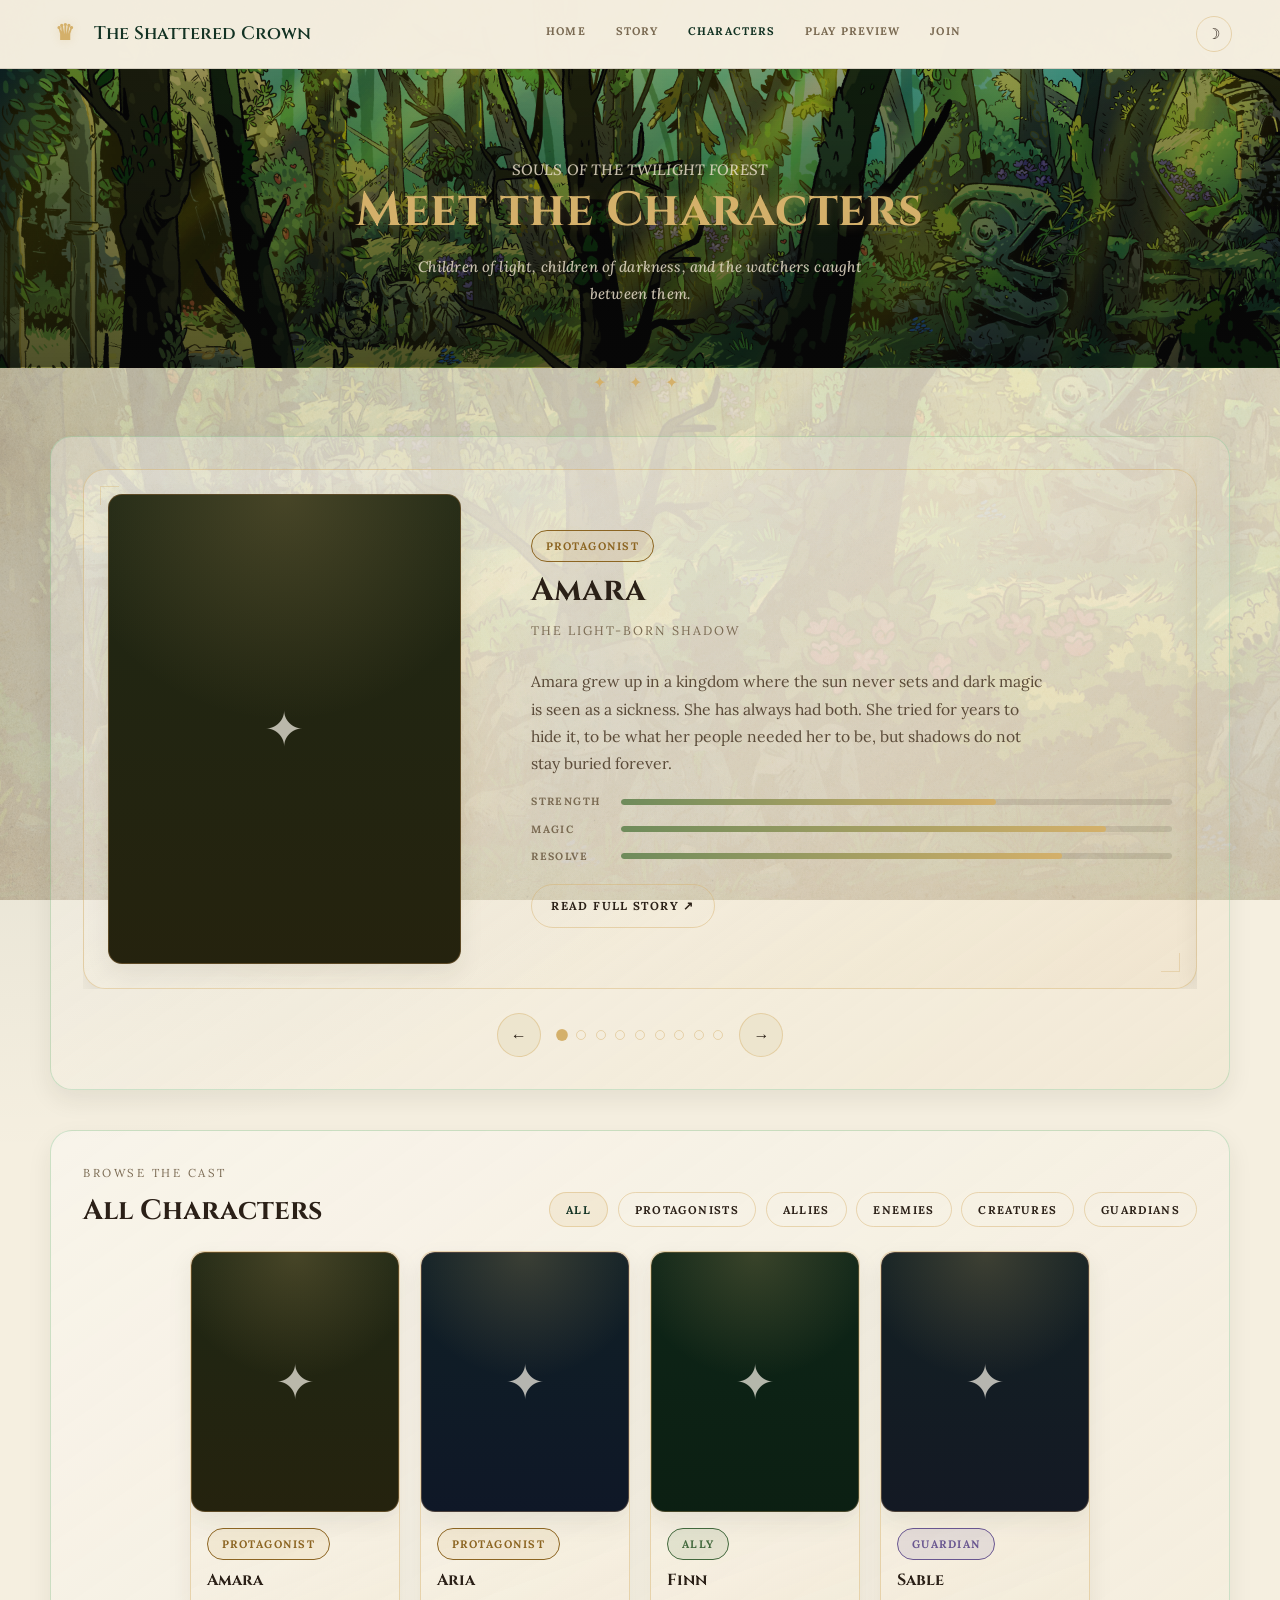
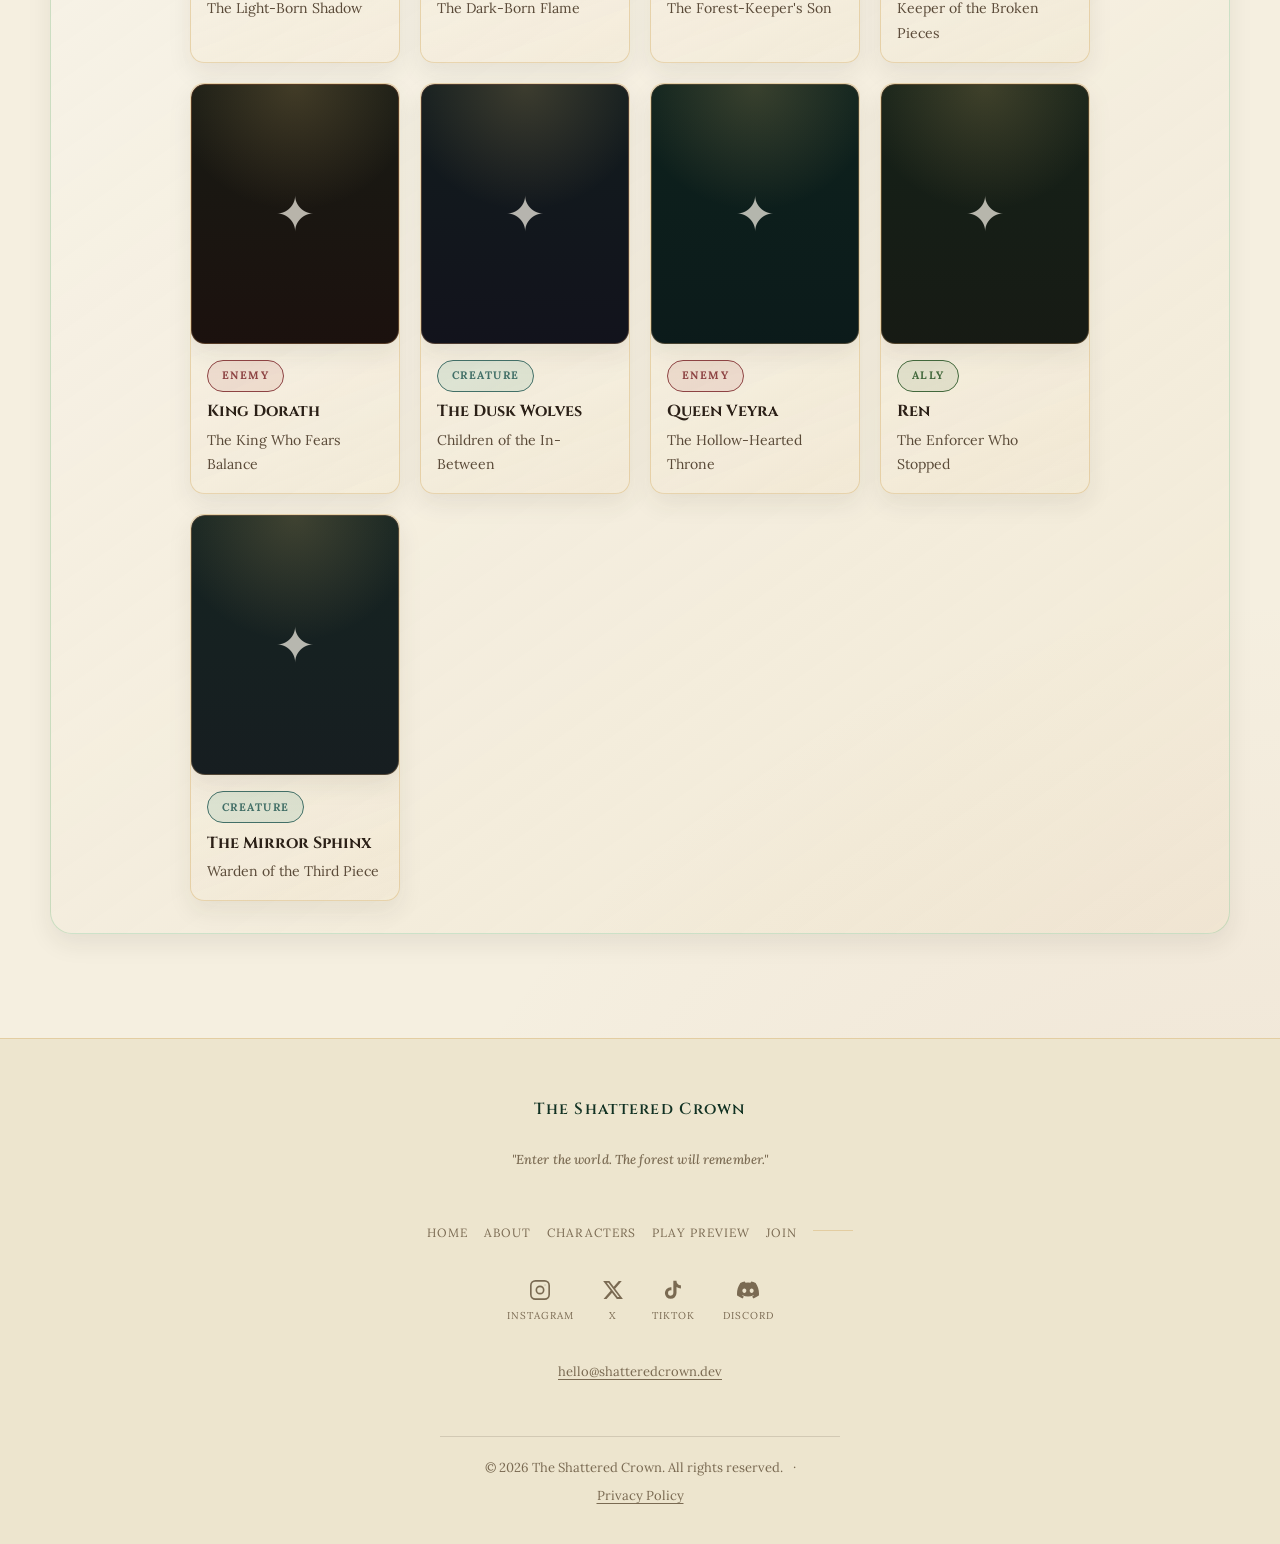
==== commit d0c96d7b: "Add files via upload" ====
--- a/characters.html
+++ b/characters.html
@@ -1,55 +1,70 @@
 <!DOCTYPE html>
-<html lang="en">
+<html lang="en-ca" data-theme="light">
 <head>
-  <meta charset="UTF-8" />
-  <meta name="viewport" content="width=device-width, initial-scale=1.0"/>
+  <meta charset="UTF-8">
+  <meta name="viewport" content="width=device-width, initial-scale=1.0">
   <title>The Shattered Crown | Characters</title>
-  <link href="https://fonts.googleapis.com/css2?family=Cinzel+Decorative:wght@400;700&family=Cinzel:wght@400;600&family=Crimson+Pro:ital,wght@0,300;0,400;1,300;1,400&display=swap" rel="stylesheet"/>
-  <link rel="stylesheet" href="characters.css"/>
+  <link rel="stylesheet" href="shared.css">
+  <link rel="stylesheet" href="characters.css">
 </head>
-<body>
+<body class="characters">
+  <div id="cursor">
+    <div id="cursor-dot"></div>
+    <div id="cursor-ring"></div>
+  </div>
 
-  
-  <div class="page-bg"></div>
-  <div class="stars"></div>
- 
-  <nav class="nav">
-    <div class="nav-logo">The Shattered Crown</div>
-    <button class="hamburger" id="hamburger" aria-label="Menu">
-      <span></span><span></span><span></span>
-    </button>
-    <ul class="nav-links" id="nav-links">
-      <li><a href="index.html">Home</a></li>
-      <li><a href="story.html">Story</a></li>
-      <li><a href="characters.html" class="active">Characters</a></li>
-      <li><a href="playpreview.html">Play Preview</a></li>
-      <li><a href="contact.html">Join</a></li>
-    </ul>
+  <nav id="navbar">
+    <a class="nav-logo" href="index.html">
+      <span class="nav-logo-mark" aria-hidden="true">&#9819;</span>
+      <span>The Shattered Crown</span>
+    </a>
+
+    <div class="nav-links" id="navLinks">
+      <a href="index.html">Home</a>
+      <a href="story.html">Story</a>
+      <a href="characters.html" class="active">Characters</a>
+      <a href="playpreview.html">Play Preview</a>
+      <a href="contact.html">Join</a>
+    </div>
+
+    <div class="nav-right">
+      <button class="theme-toggle" id="themeToggle" aria-label="Toggle theme">&#9789;</button>
+      <button class="hamburger" id="hamburger" aria-expanded="false" aria-label="Open menu">
+        <span></span>
+        <span></span>
+        <span></span>
+      </button>
+    </div>
   </nav>
- 
-  <main>
- 
-    <section class="section-header">
-      <p class="section-eyebrow">Souls of the Twilight Forest</p>
-      <h1 class="section-title">Meet the Characters</h1>
-      <p class="section-sub">Children of light. Children of darkness. All of them caught between a world coming apart and a crown waiting to be remade.</p>
-    </section>
-    <div class="crown-divider">&#10022; &#10022; &#10022;</div>
- 
-    <!-- SLIDER -->
-    <section class="slider-section" aria-label="Featured character">
-      <div class="slider-track" id="sliderTrack"></div>
+
+  <header class="page-header">
+    <p class="section-label">Souls of the Twilight Forest</p>
+    <h1 class="title-display">Meet the Characters</h1>
+    <p>Children of light, children of darkness, and the watchers caught between them.</p>
+  </header>
+
+  <main class="characters-main">
+    <!-- Intro section removed per request -->
+
+    <div class="crown-divider fade-in" aria-hidden="true">&#10022; &#10022; &#10022;</div>
+
+    <section class="slider-section page-section fade-in" aria-label="Featured character">
+      <div class="slider-viewport">
+        <div class="slider-track" id="sliderTrack"></div>
+      </div>
       <div class="slider-controls">
         <button class="slider-btn" id="prevBtn" aria-label="Previous">&#8592;</button>
         <div class="slider-dots" id="sliderDots"></div>
         <button class="slider-btn" id="nextBtn" aria-label="Next">&#8594;</button>
       </div>
     </section>
- 
-    <!-- GRID -->
-    <section class="grid-section">
+
+    <section class="grid-section page-section fade-in">
       <div class="grid-header">
-        <h2 class="grid-title">All Characters</h2>
+        <div>
+          <p class="section-eyebrow">Browse the Cast</p>
+          <h2 class="grid-title">All Characters</h2>
+        </div>
         <div class="filter-btns" role="group" aria-label="Filter characters">
           <button class="filter-btn active" data-filter="all">All</button>
           <button class="filter-btn" data-filter="protagonist">Protagonists</button>
@@ -61,16 +76,72 @@
       </div>
       <div class="char-grid" id="charGrid"></div>
     </section>
- 
   </main>
- 
-  <div class="modal-overlay" id="modalOverlay" role="dialog" aria-modal="true">
+
+  <div class="modal-overlay" id="modalOverlay" role="dialog" aria-modal="true" aria-hidden="true">
     <div class="modal-box" id="modalBox">
       <button class="modal-close" id="modalClose" aria-label="Close">&#10005;</button>
       <div class="modal-content" id="modalContent"></div>
     </div>
   </div>
 
+  <footer class="site-footer">
+    <div class="footer-brand">
+      <p class="footer-logo">The Shattered Crown</p>
+      <p class="footer-tagline">"Enter the world. The forest will remember."</p>
+    </div>
+
+    <nav class="footer-nav" aria-label="Footer navigation">
+      <a href="index.html">Home</a>
+      <a href="story.html">About</a>
+      <a href="characters.html">Characters</a>
+      <a href="playpreview.html">Play Preview</a>
+      <a href="contact.html">Join</a>
+    </nav>
+
+    <div class="footer-socials">
+      <a href="https://instagram.com" aria-label="Instagram" class="social-link">
+        <svg xmlns="http://www.w3.org/2000/svg" viewBox="0 0 24 24" fill="none" stroke="currentColor" stroke-width="1.8" stroke-linecap="round" stroke-linejoin="round" aria-hidden="true">
+          <rect x="2" y="2" width="20" height="20" rx="5" ry="5"/>
+          <circle cx="12" cy="12" r="4"/>
+          <circle cx="17.5" cy="6.5" r="0.5" fill="currentColor" stroke="none"/>
+        </svg>
+        <span>Instagram</span>
+      </a>
+      <a href="https://twitter.com" aria-label="Twitter" class="social-link">
+        <svg xmlns="http://www.w3.org/2000/svg" viewBox="0 0 24 24" fill="currentColor" aria-hidden="true">
+          <path d="M18.244 2.25h3.308l-7.227 8.26 8.502 11.24H16.17l-5.214-6.817L4.99 21.75H1.68l7.73-8.835L1.254 2.25H8.08l4.713 6.231zm-1.161 17.52h1.833L7.084 4.126H5.117z"/>
+        </svg>
+        <span>X</span>
+      </a>
+      <a href="https://tiktok.com" target="_blank" aria-label="TikTok" class="social-link">
+        <svg xmlns="http://www.w3.org/2000/svg" viewBox="0 0 24 24" fill="currentColor" aria-hidden="true">
+          <path d="M19.59 6.69a4.83 4.83 0 0 1-3.77-4.25V2h-3.45v13.67a2.89 2.89 0 0 1-2.88 2.5 2.89 2.89 0 0 1-2.89-2.89 2.89 2.89 0 0 1 2.89-2.89c.28 0 .54.04.79.1V9.01a6.33 6.33 0 0 0-.79-.05 6.34 6.34 0 0 0-6.34 6.34 6.34 6.34 0 0 0 6.34 6.34 6.34 6.34 0 0 0 6.33-6.34V8.69a8.22 8.22 0 0 0 4.83 1.56V6.79a4.85 4.85 0 0 1-1.06-.1z"/>
+        </svg>
+        <span>TikTok</span>
+      </a>
+      <a href="https://discord.com" target="_blank" aria-label="Discord" class="social-link">
+        <svg xmlns="http://www.w3.org/2000/svg" viewBox="0 0 24 24" fill="currentColor" aria-hidden="true">
+          <path d="M20.317 4.37a19.791 19.791 0 0 0-4.885-1.515.074.074 0 0 0-.079.037c-.21.375-.444.864-.608 1.25a18.27 18.27 0 0 0-5.487 0 12.64 12.64 0 0 0-.617-1.25.077.077 0 0 0-.079-.037A19.736 19.736 0 0 0 3.677 4.37a.07.07 0 0 0-.032.027C.533 9.046-.32 13.58.099 18.057c.002.022.015.043.03.056a19.9 19.9 0 0 0 5.993 3.03.078.078 0 0 0 .084-.028c.462-.63.874-1.295 1.226-1.994a.076.076 0 0 0-.041-.106 13.107 13.107 0 0 1-1.872-.892.077.077 0 0 1-.008-.128 10.2 10.2 0 0 0 .372-.292.074.074 0 0 1 .077-.01c3.928 1.793 8.18 1.793 12.062 0a.074.074 0 0 1 .078.01c.12.098.246.198.373.292a.077.077 0 0 1-.006.127 12.299 12.299 0 0 1-1.873.892.077.077 0 0 0-.041.107c.36.698.772 1.362 1.225 1.993a.076.076 0 0 0 .084.028 19.839 19.839 0 0 0 6.002-3.03.077.077 0 0 0 .032-.054c.5-5.177-.838-9.674-3.549-13.66a.061.061 0 0 0-.031-.03zM8.02 15.33c-1.183 0-2.157-1.085-2.157-2.419 0-1.333.956-2.419 2.157-2.419 1.21 0 2.176 1.096 2.157 2.42 0 1.333-.956 2.418-2.157 2.418zm7.975 0c-1.183 0-2.157-1.085-2.157-2.419 0-1.333.955-2.419 2.157-2.419 1.21 0 2.176 1.096 2.157 2.42 0 1.333-.946 2.418-2.157 2.418z"/>
+        </svg>
+        <span>Discord</span>
+      </a>
+    </div>
+
+    <p class="footer-email">
+      <a href="mailto:hello@shatteredcrown.dev">hello@shatteredcrown.dev</a>
+    </p>
+
+    <div class="footer-legal">
+      <span>&copy; 2026 The Shattered Crown. All rights reserved.</span>
+      <span aria-hidden="true">&middot;</span>
+      <a href="privacy.html">Privacy Policy</a>
+    </div>
+  </footer>
+
+  <button id="backToTop" aria-label="Back to top">&#8593;</button>
+
+  <script src="shared.js"></script>
   <script src="characters.js"></script>
 </body>
 </html>
--- a/shared.css
+++ b/shared.css
@@ -0,0 +1,2783 @@
+@import url('https://fonts.googleapis.com/css2?family=Cinzel:wght@400;600;700&family=Lora:ital,wght@0,400;0,500;1,400&display=swap');
+
+:root {
+  --bg: #f5efe0;
+  --bg-alt: #ede5ce;
+  --text: #2b2017;
+  --text-primary: #2b2017;
+  --text-muted: #7a6a52;
+  --text-soft: #5a4a38;
+  --accent: #5c7a4e;
+  --accent-hover: #486040;
+  --primary-green: #123223;
+  --logo-light-green: #7dbf8e;
+  --secondary-green: #6e8b5b;
+  --accent-gold: #d4b06a;
+  --accent-rose: #b77a6b;
+  --border: rgba(43, 32, 23, 0.14);
+  --border-gold: rgba(212, 176, 106, 0.45);
+  --divider: rgba(43, 32, 23, 0.14);
+  --shadow-sm: 0 10px 24px rgba(43, 32, 23, 0.08);
+  --shadow-md: 0 18px 40px rgba(43, 32, 23, 0.12);
+  --shadow-lg: 0 24px 60px rgba(43, 32, 23, 0.16);
+  --glow-gold: 0 0 18px rgba(212, 176, 106, 0.45);
+  --nav-bg: rgba(245, 239, 224, 0.96);
+  --error: #a83232;
+  --font-heading: 'Cinzel', 'Book Antiqua', Georgia, serif;
+  --font-body: 'Lora', 'Palatino Linotype', Georgia, serif;
+  --font-subheading: 'Lora', 'Trebuchet MS', sans-serif;
+  --text-xs: 0.75rem;
+  --text-sm: 0.95rem;
+  --text-base: 1rem;
+  --text-lg: 1.125rem;
+  --text-xl: 1.5rem;
+  --text-2xl: 2.25rem;
+  --leading-relaxed: 1.75;
+  --space-xs: 0.4rem;
+  --space-sm: 0.75rem;
+  --space-md: 1rem;
+  --space-lg: 1.5rem;
+  --space-xl: 2.5rem;
+  --space-2xl: 4rem;
+  --radius-sm: 4px;
+  --radius-md: 14px;
+  --radius-lg: 22px;
+  --radius-xl: 30px;
+  --transition-fast: 160ms ease;
+  --transition-normal: 240ms ease;
+  --parchment-body-opacity: 0.17;
+}
+
+[data-theme="dark"] {
+  --bg: #1b1812;
+  --bg-alt: #232019;
+  --text: #e6dcc8;
+  --text-primary: #ebe1d2;
+  --text-muted: #9b8c74;
+  --text-soft: #d8cfbf;
+  --accent: #8aaa76;
+  --accent-hover: #a2c28e;
+  --primary-green: #8aaa76;
+  --border: rgba(230, 220, 200, 0.11);
+  --border-gold: rgba(212, 176, 106, 0.3);
+  --divider: rgba(212, 176, 106, 0.18);
+  --nav-bg: rgba(27, 24, 18, 0.96);
+  --shadow-sm: 0 10px 24px rgba(0, 0, 0, 0.28);
+  --shadow-md: 0 18px 40px rgba(0, 0, 0, 0.34);
+  --shadow-lg: 0 24px 60px rgba(0, 0, 0, 0.4);
+  --error: #d16060;
+  --parchment-body-opacity: 0.08;
+}
+
+* {
+  margin: 0;
+  padding: 0;
+  box-sizing: border-box;
+}
+
+html {
+  scroll-behavior: smooth;
+  font-size: 16px;
+}
+
+body {
+  background: var(--bg);
+  color: var(--text);
+  font-family: var(--font-body);
+  display: flex;
+  flex-direction: column;
+  min-height: 100vh;
+  line-height: 1.75;
+}
+
+body::after {
+  content: "";
+  position: fixed;
+  inset: 0;
+  background-image: url("assets/parchment-texture.jpg");
+  background-size: cover;
+  opacity: var(--parchment-body-opacity);
+  pointer-events: none;
+  z-index: -1;
+}
+
+body.has-custom-cursor {
+  cursor: none;
+}
+
+body.has-custom-cursor,
+body.has-custom-cursor * {
+  cursor: none !important;
+}
+
+main {
+  flex: 1;
+}
+
+img {
+  max-width: 100%;
+  display: block;
+}
+
+a {
+  color: var(--accent);
+  text-decoration: none;
+}
+
+ul,
+ol {
+  list-style: none;
+}
+
+h1,
+h2,
+h3,
+h4 {
+  font-family: var(--font-heading);
+  font-weight: 700;
+  margin: 0 0 var(--space-sm);
+  line-height: 1.15;
+}
+
+h2 {
+  font-size: clamp(1.3rem, 2.5vw, 1.75rem);
+  color: var(--primary-green);
+}
+
+h3 {
+  font-size: clamp(1rem, 2vw, 1.25rem);
+  color: var(--primary-green);
+}
+
+[data-theme="dark"] h2,
+[data-theme="dark"] h3 {
+  color: var(--logo-light-green);
+}
+
+p {
+  font-family: var(--font-body);
+  line-height: var(--leading-relaxed);
+  color: var(--text-primary);
+  margin: 0 0 1rem;
+  max-width: 70ch;
+}
+
+.title-display {
+  font-size: clamp(1.9rem, 5vw, 3rem);
+  letter-spacing: 0.01em;
+}
+
+.title-heading {
+  font-size: clamp(1.3rem, 2.5vw, 1.75rem);
+  font-weight: 600;
+}
+
+.section-label {
+  display: block;
+  font-size: 10px;
+  font-weight: 700;
+  letter-spacing: 0.18em;
+  text-transform: uppercase;
+  color: var(--text-muted);
+  margin-bottom: 10px;
+}
+
+/* Crown divider: three stars used between sections */
+.crown-divider {
+  margin: 0 auto var(--space-xl);
+  text-align: center;
+  color: var(--accent-gold);
+  letter-spacing: 0.6rem;
+  font-size: 1rem;
+  text-shadow: 0 0 18px rgba(212, 176, 106, 0.6);
+  display: block;
+}
+
+.section-title {
+  text-align: center;
+  margin-bottom: 0.5rem;
+}
+
+.section-intro {
+  text-align: center;
+  color: var(--text-muted);
+  max-width: 40rem;
+  margin: 0 auto 2rem;
+}
+
+.section-intro,
+.page-header p,
+.section-sub,
+.newsletter-sub,
+.footer-tagline,
+.hero-email-form label {
+  font-family: var(--font-body);
+  font-style: italic;
+  font-weight: 500;
+  letter-spacing: 0.01em;
+}
+
+.text-center { text-align: center; }
+.text-sm { font-size: var(--text-sm); }
+.text-xs { font-size: var(--text-xs); }
+.text-muted { color: var(--text-muted); }
+.text-green { color: var(--accent); }
+.text-moss { color: var(--secondary-green); }
+.text-gold { color: var(--accent-gold); }
+.text-nature { color: var(--logo-light-green); }
+.text-dusk { color: #8c5a91; }
+.text-purple { color: #9b8bc4; }
+.text-teal { color: #4a9e8a; }
+.text-red { color: #b05555; }
+.mb-xl { margin-bottom: var(--space-xl); }
+.mt-lg { margin-top: var(--space-lg); }
+
+.container {
+  width: min(1100px, calc(100% - 2rem));
+  margin: 0 auto;
+  padding: 0 var(--space-md);
+}
+
+#navbar {
+  position: sticky;
+  top: 0;
+  z-index: 100;
+  background: var(--nav-bg);
+  display: flex;
+  align-items: center;
+  justify-content: space-between;
+  padding: 16px 20px;
+  border-bottom: 1px solid var(--border);
+}
+
+.nav-logo {
+  display: inline-flex;
+  align-items: center;
+  gap: 0.75rem;
+  font-family: var(--font-heading);
+  font-size: 18px;
+  font-weight: 600;
+  color: var(--primary-green);
+  flex-shrink: 0;
+}
+
+.nav-logo-mark {
+  display: inline-flex;
+  align-items: center;
+  justify-content: center;
+  width: 34px;
+  height: 34px;
+  font-size: 1.35rem;
+  color: var(--accent-gold);
+  text-shadow: 0 0 8px rgba(212, 176, 106, 0.25);
+}
+
+[data-theme="dark"] .nav-logo {
+  color: var(--logo-light-green);
+}
+
+.nav-links {
+  display: none;
+}
+
+.nav-links.open {
+  display: flex;
+  flex-direction: column;
+  position: absolute;
+  top: 100%;
+  left: 0;
+  width: 100%;
+  background: var(--nav-bg);
+  border-bottom: 1px solid var(--border-gold);
+  padding: 8px 20px 16px;
+  z-index: 99;
+}
+
+.nav-links.open a {
+  display: block;
+  padding: 13px 0;
+  border-bottom: 1px solid var(--border);
+}
+
+.nav-links a {
+  font-family: var(--font-subheading);
+  font-size: 11px;
+  font-weight: 700;
+  letter-spacing: 0.1em;
+  text-transform: uppercase;
+  color: var(--text-muted);
+  padding-bottom: 2px;
+  border-bottom: 2px solid transparent;
+}
+
+.nav-links a:hover,
+.nav-links a.active {
+  color: var(--primary-green);
+}
+
+[data-theme="dark"] .nav-links a:hover,
+[data-theme="dark"] .nav-links a.active {
+  color: var(--logo-light-green);
+}
+
+.nav-right {
+  display: flex;
+  align-items: center;
+  gap: 10px;
+}
+
+.theme-toggle {
+  width: 36px;
+  height: 36px;
+  border-radius: 50%;
+  border: 1px solid var(--border-gold);
+  background: transparent;
+  color: var(--text);
+  font-size: 15px;
+  cursor: pointer;
+  display: flex;
+  align-items: center;
+  justify-content: center;
+  transition: background var(--transition-fast), transform var(--transition-fast);
+}
+
+.theme-toggle:hover {
+  background: rgba(212, 176, 106, 0.12);
+  transform: translateY(-1px);
+}
+
+.hamburger {
+  display: flex;
+  flex-direction: column;
+  gap: 5px;
+  background: none;
+  border: none;
+  cursor: pointer;
+  padding: 4px;
+}
+
+.hamburger span {
+  display: block;
+  width: 24px;
+  height: 2px;
+  background: var(--text);
+  border-radius: 1px;
+  transition: transform var(--transition-normal), opacity var(--transition-normal);
+}
+
+.hamburger.open span:nth-child(1) {
+  transform: translateY(7px) rotate(45deg);
+}
+
+.hamburger.open span:nth-child(2) {
+  opacity: 0;
+}
+
+.hamburger.open span:nth-child(3) {
+  transform: translateY(-7px) rotate(-45deg);
+}
+
+.page-header {
+  text-align: center;
+  padding: 64px 20px 52px;
+  border-bottom: 1px solid var(--border);
+}
+
+.page-header p {
+  max-width: 480px;
+  font-size: 15px;
+  font-style: italic;
+  color: var(--text-muted);
+  margin: 16px auto 0;
+}
+
+body.preview .page-header,
+body.world .page-header,
+body.characters .page-header {
+  background:
+    linear-gradient(rgba(10, 10, 10, 0.42), rgba(10, 10, 10, 0.68)),
+    url("assets/forest-bg.jpg") center 38%/cover no-repeat;
+}
+
+body.preview .page-header h1,
+body.world .page-header h1,
+body.characters .page-header h1,
+body.preview .page-header h3,
+body.world .page-header h2,
+body.characters .page-header h3 {
+  color: var(--accent-gold);
+  text-shadow: 0 0 12px rgba(212, 176, 106, 0.3);
+}
+
+body.preview .page-header p,
+body.world .page-header p,
+body.characters .page-header p {
+  color: rgba(230, 220, 200, 0.85);
+}
+
+.page-shell {
+  width: min(900px, calc(100% - 2rem));
+  margin: 0 auto;
+  padding: var(--space-2xl) 0;
+}
+
+.page-section,
+.story.container {
+  width: min(900px, calc(100% - 2rem));
+  margin: 0 auto var(--space-xl);
+  padding: var(--space-xl);
+  border: 1px solid var(--border-gold);
+  border-radius: var(--radius-lg);
+  background: linear-gradient(145deg, rgba(255, 255, 255, 0.32), rgba(212, 176, 106, 0.08));
+  box-shadow: var(--shadow-sm);
+}
+
+[data-theme="dark"] .page-section,
+[data-theme="dark"] .story.container {
+  background: linear-gradient(145deg, rgba(255, 255, 255, 0.03), rgba(212, 176, 106, 0.07));
+}
+
+.page-list li {
+  position: relative;
+  padding-left: 1.5rem;
+  margin-bottom: 0.75rem;
+  color: var(--text-soft);
+}
+
+.page-list li::before {
+  content: "";
+  position: absolute;
+  left: 0;
+  top: 0.7rem;
+  width: 8px;
+  height: 8px;
+  border-radius: 50%;
+  background: var(--accent-gold);
+  box-shadow: var(--glow-gold);
+}
+
+.btn {
+  display: inline-flex;
+  align-items: center;
+  justify-content: center;
+  min-height: 48px;
+  padding: 0.75rem 1.5rem;
+  font-family: var(--font-subheading);
+  font-size: 13px;
+  font-weight: 700;
+  letter-spacing: 0.04em;
+  cursor: pointer;
+  border: 1px solid var(--border-gold);
+  border-radius: 999px;
+  background: rgba(212, 176, 106, 0.14);
+  color: var(--text);
+  transition: transform var(--transition-fast), box-shadow var(--transition-fast), background var(--transition-fast);
+  text-decoration: none;
+}
+
+.btn:hover {
+  transform: translateY(-2px);
+  box-shadow: var(--shadow-sm);
+}
+
+.btn-primary,
+.btn-light {
+  background: linear-gradient(135deg, #d4b06a, #b68c47);
+  border-color: #d4b06a;
+  color: #1d160f;
+}
+
+.btn-primary:hover,
+.btn-light:hover {
+  background: linear-gradient(135deg, #e0be78, #c09850);
+  border-color: #e0be78;
+  color: #1d160f;
+}
+
+.btn-secondary,
+.btn-outline {
+  background: rgba(255, 255, 255, 0.08);
+  border-color: rgba(255, 255, 255, 0.5);
+  color: #f0e6d4;
+}
+
+.btn-secondary:hover,
+.btn-outline:hover {
+  background: rgba(255, 255, 255, 0.15);
+}
+
+body.home .btn,
+body.home .btn-light,
+body.home .btn-outline {
+  background: linear-gradient(135deg, #d4b06a, #b68c47);
+  border-color: #d4b06a;
+  color: #1d160f;
+}
+
+body.home .btn:hover,
+body.home .btn-light:hover,
+body.home .btn-outline:hover {
+  background: linear-gradient(135deg, #e0be78, #c09850);
+  border-color: #e0be78;
+  color: #1d160f;
+}
+
+.btn-ghost {
+  border-color: var(--border);
+  background: transparent;
+  color: var(--text-muted);
+}
+
+.btn-ghost:hover {
+  border-color: var(--text);
+  color: var(--text);
+}
+
+.card {
+  position: relative;
+  padding: var(--space-lg);
+  border: 1px solid var(--border-gold);
+  border-radius: var(--radius-lg);
+  background: linear-gradient(145deg, rgba(255, 255, 255, 0.32), rgba(212, 176, 106, 0.08));
+  box-shadow: var(--shadow-sm);
+}
+
+[data-theme="dark"] .card {
+  background: linear-gradient(145deg, rgba(255, 255, 255, 0.03), rgba(212, 176, 106, 0.07));
+}
+
+.divider {
+  height: 1px;
+  background: linear-gradient(90deg, transparent, var(--accent-gold), transparent);
+  margin: var(--space-md) 0;
+}
+
+#cursor {
+  pointer-events: none;
+}
+
+#cursor-dot,
+#cursor-ring {
+  position: fixed;
+  left: 0;
+  top: 0;
+  pointer-events: none;
+  z-index: 9999;
+  opacity: 0;
+}
+
+#cursor-dot {
+  width: 28px;
+  height: 28px;
+  display: flex;
+  align-items: center;
+  justify-content: center;
+  transform: translate(-50%, -50%);
+  font-size: 18px;
+  color: #17120d;
+  text-shadow: 0 0 8px rgba(23, 18, 13, 0.18);
+}
+
+#cursor-ring {
+  width: 36px;
+  height: 36px;
+  border: 1px solid rgba(200, 169, 110, 0.5);
+  border-radius: 50%;
+  transform: translate(-50%, -50%);
+  transition:
+    width 0.3s cubic-bezier(0.19, 1, 0.22, 1),
+    height 0.3s cubic-bezier(0.19, 1, 0.22, 1),
+    border-color 0.3s,
+    opacity 0.2s;
+}
+
+body.cursor-hover #cursor-ring {
+  width: 45px;
+  height: 45px;
+  border-color: #b77a6b;
+  box-shadow:
+    0 0 14px rgba(183, 122, 107, 0.4),
+    0 0 26px rgba(183, 122, 107, 0.22);
+}
+
+body.cursor-hover #cursor-dot {
+  transform: translate(-50%, -50%) scale(1.08);
+  color: #b77a6b;
+  text-shadow:
+    0 0 12px rgba(183, 122, 107, 0.65),
+    0 0 22px rgba(183, 122, 107, 0.32);
+}
+
+body.cursor-active #cursor-ring {
+  width: 54px;
+  height: 54px;
+  border-color: rgba(212, 176, 106, 0.95);
+  box-shadow:
+    0 0 18px rgba(212, 176, 106, 0.45),
+    0 0 34px rgba(212, 176, 106, 0.25);
+}
+
+body.cursor-active #cursor-dot {
+  transform: translate(-50%, -50%) scale(1.32);
+  text-shadow:
+    0 0 16px rgba(212, 176, 106, 0.75),
+    0 0 26px rgba(212, 176, 106, 0.4);
+}
+
+#cursor-dot::before {
+  content: "☽";
+  line-height: 1;
+}
+
+[data-theme="dark"] #cursor-dot::before {
+  content: "☀";
+}
+
+[data-theme="dark"] #cursor-dot {
+  color: var(--accent-gold);
+  text-shadow: 0 0 10px rgba(212, 176, 106, 0.45);
+}
+
+.home main {
+  width: min(1120px, calc(100% - 2rem));
+  margin: 0 auto;
+  padding: 0 0 var(--space-2xl);
+}
+
+.hero {
+  background:
+    linear-gradient(rgba(245, 239, 224, 0.18), rgba(10, 10, 10, 0.56)),
+    url("assets/forest-bg.jpg") center 30%/cover no-repeat;
+  width: 100%;
+  display: flex;
+  flex-direction: column;
+  align-items: center;
+  text-align: center;
+  gap: 1rem;
+  padding: 5rem 2rem 2rem;
+  min-height: 60vh;
+  justify-content: center;
+  border-bottom: 1px solid rgba(212, 176, 106, 0.18);
+}
+
+/* Darken home hero background so text remains readable */
+.home .hero {
+  background:
+    linear-gradient(rgba(6,6,6,0.55), rgba(6,6,6,0.72)),
+    url("assets/forest-bg.jpg") center 30%/cover no-repeat;
+}
+
+.hero h1 {
+  font-size: clamp(2.4rem, 6vw, 4rem);
+  letter-spacing: 0.04em;
+  color: var(--accent-gold);
+  padding-bottom: 0.75rem;
+  text-shadow:
+    0 0 8px rgba(212, 176, 106, 0.42),
+    0 0 22px rgba(48, 30, 10, 0.28);
+}
+
+/* Restore glow on homepage hero title to match other pages */
+.home .hero h1 {
+  text-shadow:
+    0 0 8px rgba(212, 176, 106, 0.42),
+    0 0 22px rgba(48, 30, 10, 0.28) !important;
+}
+
+.hero-subtitle {
+  font-size: 0.85rem;
+  /* match site subtitle/body italic styling used in characters header */
+  font-family: var(--font-body);
+  font-style: italic;
+  font-weight: 500;
+  letter-spacing: 0.01em;
+  color: var(--secondary-green);
+  text-transform: none;
+}
+
+.launch-box,
+.descriptors,
+.story-teaser,
+.world-intro,
+.member-images,
+.mailing-cta {
+  margin: 0 auto;
+  padding: var(--space-xl) 0;
+}
+
+.launch-box {
+  display: flex;
+  flex-direction: column;
+  align-items: center;
+  gap: 1.5rem;
+  max-width: 760px;
+  text-align: center;
+  border-top: 1px solid var(--border);
+  border-bottom: 1px solid var(--border);
+}
+
+.launch-inner {
+  width: 100%;
+  display: grid;
+  gap: 1.5rem;
+}
+
+.launch-date-side,
+.countdown-side {
+  text-align: center;
+}
+
+.launch-date-side h2,
+.countdown-side h2 {
+  font-size: 10px;
+  text-transform: uppercase;
+  color: var(--text-muted);
+  letter-spacing: 0.1em;
+}
+
+#launch-date {
+  font-family: var(--font-heading);
+  font-size: 48px;
+  font-weight: 700;
+  color: var(--accent-gold);
+  line-height: 1;
+}
+
+.countdown {
+  display: flex;
+  gap: 0.5rem;
+  justify-content: center;
+  align-items: flex-start;
+  flex-wrap: wrap;
+}
+
+.countdown div {
+  display: flex;
+  flex-direction: column;
+  align-items: center;
+  min-width: 56px;
+}
+
+.countdown span {
+  font-size: 48px;
+  font-family: var(--font-heading);
+  font-weight: 700;
+  color: var(--accent-gold);
+  line-height: 1;
+}
+
+.countdown small {
+  font-size: 10px;
+  text-transform: uppercase;
+  color: var(--text-muted);
+  margin-top: 8px;
+  letter-spacing: 0.1em;
+}
+
+.countdown-sep {
+  font-size: 36px;
+  font-weight: 300;
+  color: var(--text-muted);
+  padding-bottom: 22px;
+}
+
+.hero-ctas {
+  display: flex;
+  flex-direction: column;
+  align-items: center;
+  gap: 1rem;
+  margin-top: 1rem;
+  margin-bottom: 1.5rem;
+  width: 100%;
+  max-width: 600px;
+  margin-left: auto;
+  margin-right: auto;
+  text-align: center;
+  padding: 2rem;
+  border: 1px solid var(--border-gold);
+  border-radius: var(--radius-md);
+  background: linear-gradient(145deg, rgba(212, 176, 106, 0.08), rgba(18, 50, 35, 0.04));
+  box-shadow: var(--shadow-sm);
+}
+
+.hero-email-form,
+.mailing-form {
+  display: flex;
+  flex-direction: column;
+  gap: 0.75rem;
+  width: 100%;
+}
+
+.hero-email-form label {
+  color: var(--text-muted);
+  font-style: italic;
+  text-align: center;
+  font-size: 15px;
+  margin-bottom: 0.25rem;
+}
+
+.mailing-list-signup {
+  display: flex;
+  flex-direction: column;
+  gap: 0.75rem;
+  width: 100%;
+  align-items: stretch;
+}
+
+.hero-email-form input[type="email"],
+.mailing-form input[type="email"] {
+  width: 100%;
+  min-height: 48px;
+  padding: 12px 16px;
+  border: 1px solid var(--border-gold);
+  border-radius: 999px;
+  background-color: transparent;
+  color: var(--text);
+  font-family: var(--font-body);
+  font-size: 14px;
+  outline: none;
+  box-shadow: none;
+  -webkit-appearance: none;
+  appearance: none;
+}
+
+.hero-email-form .btn-outline {
+  width: 100%;
+}
+
+.hero-email-form .btn-outline {
+  background: transparent;
+  border-color: var(--border-gold);
+  color: var(--text);
+}
+
+.hero-email-form .btn-outline:hover {
+  background: rgba(212, 176, 106, 0.12);
+  color: var(--text);
+}
+
+[data-theme="dark"] .hero-ctas {
+  background: linear-gradient(145deg, rgba(212, 176, 106, 0.06), rgba(255, 255, 255, 0.03));
+}
+
+[data-theme="dark"] .hero-email-form .btn-outline {
+  border-color: rgba(255, 255, 255, 0.5);
+  color: #f0e6d4;
+}
+
+[data-theme="dark"] .hero-email-form .btn-outline:hover {
+  background: rgba(255, 255, 255, 0.15);
+  color: #f0e6d4;
+}
+
+.hero-email-form input[type="email"]:-webkit-autofill,
+.hero-email-form input[type="email"]:-webkit-autofill:hover,
+.hero-email-form input[type="email"]:-webkit-autofill:focus {
+  -webkit-text-fill-color: var(--text);
+  -webkit-box-shadow: 0 0 0 1000px transparent inset;
+  transition: background-color 9999s ease-in-out 0s;
+}
+
+.hero-email-form input[type="email"]:focus,
+.mailing-form input[type="email"]:focus {
+  border-color: var(--accent-gold);
+}
+
+.form-msg {
+  font-size: 0.875rem;
+  margin-top: 0.25rem;
+  min-height: 1.2em;
+}
+
+.form-msg-success {
+  color: var(--accent);
+}
+
+.form-msg-error {
+  color: var(--error);
+}
+
+.descriptors {
+  display: flex;
+  flex-direction: column;
+  align-items: center;
+  gap: 1.25rem;
+  text-align: center;
+}
+
+.home-character-showcase {
+  width: min(320px, 100%);
+  margin: 0 auto;
+  padding: 0;
+  background: transparent;
+  box-shadow: none;
+}
+
+.home-character-slider {
+  overflow: hidden;
+}
+
+.home-character-track {
+  display: flex;
+  transition: transform 0.55s ease;
+  will-change: transform;
+}
+
+.home-character-card {
+  min-width: 100%;
+  display: flex;
+  flex-direction: column;
+  align-items: center;
+  gap: 0;
+  padding: 0;
+  border-radius: 10px;
+  border: 2px dashed var(--border-gold);
+  background: rgba(245, 239, 224, 0.04);
+  color: inherit;
+  transition: transform var(--transition-fast), border-color var(--transition-fast), box-shadow var(--transition-fast);
+  overflow: hidden;
+}
+
+.home-character-card:hover {
+  transform: translateY(-2px);
+  border-color: rgba(212, 176, 106, 0.8);
+  box-shadow: var(--shadow-sm);
+}
+
+[data-theme="dark"] .home-character-card {
+  background: rgba(255, 255, 255, 0.02);
+}
+
+.home-character-portrait {
+  width: 100%;
+  aspect-ratio: 1 / 1;
+  overflow: hidden;
+  border-radius: 0;
+  border: 0;
+  box-shadow: none;
+}
+
+.home-character-portrait img {
+  width: 100%;
+  height: 100%;
+  object-fit: cover;
+  object-position: top center;
+}
+
+.home-character-info {
+  display: none;
+}
+
+.home-character-role {
+  display: none;
+}
+
+.home-character-info h3 {
+  margin-bottom: 0;
+}
+
+.home-character-title {
+  margin-bottom: 0;
+  font-family: var(--font-subheading);
+  font-size: 0.78rem;
+  font-weight: 700;
+  letter-spacing: 0.14em;
+  text-transform: uppercase;
+  color: var(--text-muted);
+}
+
+.home-character-desc {
+  margin-bottom: 0;
+  max-width: 52ch;
+  color: var(--text-soft);
+}
+
+.home-character-link {
+  display: inline-flex;
+  align-items: center;
+  gap: 0.4rem;
+  margin-top: 0.35rem;
+  font-family: var(--font-subheading);
+  font-size: 0.75rem;
+  font-weight: 700;
+  letter-spacing: 0.1em;
+  text-transform: uppercase;
+  color: var(--primary-green);
+}
+
+[data-theme="dark"] .home-character-link {
+  color: var(--logo-light-green);
+}
+
+.home-character-dots {
+  display: flex;
+  justify-content: center;
+  gap: 0.6rem;
+  margin-top: 0.85rem;
+}
+
+.home-character-dot {
+  width: 10px;
+  height: 10px;
+  border: 1px solid var(--border-gold);
+  border-radius: 50%;
+  background: transparent;
+  cursor: pointer;
+  transition: transform var(--transition-fast), background var(--transition-fast);
+}
+
+.home-character-dot.active {
+  background: var(--accent-gold);
+  transform: scale(1.16);
+}
+
+.descriptors h2 {
+  color: var(--primary-green);
+  transition: color var(--transition-fast), text-shadow var(--transition-fast), transform var(--transition-fast);
+}
+
+.descriptors .section-title {
+  color: var(--primary-green);
+  transition: none;
+}
+
+.descriptors .section-title:hover {
+  color: var(--primary-green);
+  text-shadow: none;
+  transform: none;
+}
+
+.descriptors h2:hover {
+  color: var(--primary-green);
+  text-shadow:
+    0 0 12px rgba(18, 50, 35, 0.35),
+    0 0 24px rgba(18, 50, 35, 0.16);
+  transform: translateY(-2px);
+}
+
+[data-theme="dark"] .descriptors h2:not(.section-title) {
+  color: var(--accent-rose);
+}
+
+[data-theme="dark"] .descriptors h2:not(.section-title):hover {
+  color: var(--accent-rose);
+  text-shadow:
+    0 0 12px rgba(183, 122, 107, 0.75),
+    0 0 24px rgba(183, 122, 107, 0.35);
+}
+
+.vert-line {
+  width: 50px;
+  border-top: 2px solid var(--border-gold);
+}
+
+[data-theme="dark"] .vert-line {
+  border-top-color: rgba(212, 176, 106, 0.55);
+}
+
+.story-teaser {
+  display: flex;
+  flex-direction: column;
+  align-items: center;
+  text-align: center;
+  gap: 1.25rem;
+}
+
+.teaser-hook {
+  font-size: 1rem;
+  line-height: 1.75;
+  color: var(--accent-rose);
+  max-width: 48rem;
+}
+
+[data-theme="dark"] .teaser-hook {
+  color: var(--text-soft);
+}
+
+.story-teaser p:not(.teaser-hook) {
+  color: var(--text-primary);
+}
+
+[data-theme="dark"] .story-teaser p:not(.teaser-hook) {
+  color: var(--text-soft);
+}
+
+#member-container {
+  display: block;
+  border: 2px dashed var(--border-gold);
+  border-radius: 8px;
+  opacity: 0.5;
+}
+
+.world-intro {
+  width: min(980px, calc(100% - 2rem));
+}
+
+.kingdom-cards {
+  display: grid;
+  gap: 1.25rem;
+}
+
+.kingdom-card {
+  padding: 1.5rem;
+  border-radius: var(--radius-md);
+  border: 1px solid var(--border-gold);
+  background: linear-gradient(145deg, rgba(255, 255, 255, 0.3), rgba(212, 176, 106, 0.08));
+  box-shadow: var(--shadow-sm);
+  transition: transform var(--transition-normal), box-shadow var(--transition-normal), border-color var(--transition-normal);
+}
+
+.kingdom-card:hover {
+  transform: translateY(-4px);
+  border-color: rgba(212, 176, 106, 0.9);
+  box-shadow:
+    0 0 24px rgba(212, 176, 106, 0.24),
+    0 18px 34px rgba(18, 50, 35, 0.16);
+}
+
+.kingdom-card h3 {
+  display: flex;
+  align-items: center;
+  gap: 0.5rem;
+}
+
+.kingdom-card-icon {
+  font-size: 1.1rem;
+  color: var(--accent-gold);
+  line-height: 1;
+}
+
+.kingdom-card p {
+  color: var(--text-soft);
+}
+
+.kingdom-link {
+  font-family: var(--font-subheading);
+  color: var(--accent-gold);
+  font-size: 0.85rem;
+  font-weight: 600;
+}
+
+.member-images {
+  text-align: center;
+}
+
+.member-images-row {
+  display: flex;
+  gap: 0.75rem;
+  justify-content: center;
+  flex-wrap: wrap;
+}
+
+/* Home character showcase - stacked cards with rotate transition */
+.home-character-showcase {
+  --card-width: min(520px, 86%);
+  display: flex;
+  flex-direction: column;
+  align-items: center;
+  gap: 0.75rem;
+}
+
+.home-character-track {
+  position: relative;
+  width: var(--card-width);
+  height: 320px;
+  max-width: 100%;
+  margin: 0 auto;
+}
+
+.home-character-card {
+  position: absolute;
+  inset: 0 0 auto 0;
+  left: 50%;
+  transform: translateX(-50%) translateY(6px) rotate(-6deg) scale(0.96);
+  width: 100%;
+  max-width: 100%;
+  display: grid;
+  grid-template-columns: 140px 1fr;
+  gap: 1rem;
+  padding: 1rem;
+  border-radius: var(--radius-md);
+  border: 1px solid var(--border-gold);
+  background: linear-gradient(145deg, rgba(255,255,255,0.12), rgba(212,176,106,0.04));
+  box-shadow: var(--shadow-md);
+  opacity: 0.6;
+  transition: transform 560ms cubic-bezier(.22,.9,.35,1), opacity 360ms ease, box-shadow 360ms ease;
+  will-change: transform, opacity;
+}
+
+.home-character-card.active {
+  transform: translateX(-50%) translateY(0) rotate(0deg) scale(1);
+  opacity: 1;
+  box-shadow: var(--shadow-lg);
+}
+
+.home-character-portrait {
+  width: 140px;
+  min-width: 140px;
+  height: 200px;
+  overflow: hidden;
+  border-radius: 10px;
+  display: block;
+  /* keep consistent shape across images */
+  aspect-ratio: 7 / 10;
+}
+
+.home-character-portrait img {
+  display: block;
+  width: 100%;
+  height: 100%;
+  object-fit: cover;
+  object-position: center center;
+}
+
+.home-character-info h3 { margin: 0 0 0.25rem; }
+.home-character-info p { margin: 0 0 0.5rem; }
+
+.home-character-dots {
+  display: flex;
+  gap: 0.5rem;
+  align-items: center;
+}
+
+.home-character-dot {
+  width: 10px;
+  height: 10px;
+  border-radius: 50%;
+  background: rgba(43,32,23,0.12);
+  border: 1px solid rgba(43,32,23,0.06);
+  cursor: pointer;
+}
+
+.home-character-dot.active {
+  background: var(--accent-gold);
+  box-shadow: 0 4px 12px rgba(212,176,106,0.18);
+}
+
+@media (max-width: 767px) {
+  .home-character-track { height: 420px; }
+  .home-character-card { grid-template-columns: 1fr; transform: translateX(-50%) translateY(8px) rotate(-4deg) scale(0.98); }
+  .home-character-portrait { width: 100%; height: 220px; min-width: auto; }
+}
+
+.member-img-placeholder {
+  width: 90px;
+  height: 110px;
+  background: rgba(212, 176, 106, 0.18);
+  border-radius: 6px;
+  border: 1.5px dashed var(--border-gold);
+}
+
+.mailing-cta {
+  text-align: center;
+  border-top: 1px solid var(--border);
+}
+
+.sr-only {
+  position: absolute;
+  width: 1px;
+  height: 1px;
+  padding: 0;
+  margin: -1px;
+  overflow: hidden;
+  clip: rect(0, 0, 0, 0);
+  white-space: nowrap;
+  border: 0;
+}
+
+.simple-footer {
+  margin-top: auto;
+  padding: 24px 20px 32px;
+  text-align: center;
+  color: var(--text-muted);
+  border-top: 1px solid var(--border);
+}
+
+#backToTop {
+  position: fixed;
+  bottom: 28px;
+  right: 22px;
+  width: 42px;
+  height: 42px;
+  border: none;
+  background: linear-gradient(135deg, #d4b06a, #b68c47);
+  color: #1d160f;
+  font-size: 18px;
+  cursor: pointer;
+  border-radius: 50%;
+  display: flex;
+  align-items: center;
+  justify-content: center;
+  opacity: 0;
+  pointer-events: none;
+  transition: opacity 0.3s ease, background 0.2s ease;
+  z-index: 90;
+}
+
+#backToTop.visible {
+  opacity: 1;
+  pointer-events: auto;
+}
+
+.fade-in {
+  opacity: 0;
+  transform: translateY(20px);
+  transition: opacity 0.6s ease, transform 0.6s ease;
+}
+
+.fade-in-visible {
+  opacity: 1;
+  transform: translateY(0);
+}
+
+.site-footer {
+  margin-top: auto;
+  padding: 56px 30px 36px;
+  border-top: 1px solid var(--border-gold);
+  background: var(--bg-alt);
+  text-align: center;
+  display: flex;
+  flex-direction: column;
+  align-items: center;
+  gap: 36px;
+}
+
+.footer-brand {
+  display: flex;
+  flex-direction: column;
+  align-items: center;
+  gap: 10px;
+}
+
+.footer-logo {
+  font-family: var(--font-heading);
+  font-size: 16px;
+  font-weight: 600;
+  letter-spacing: 0.08em;
+  color: var(--primary-green);
+}
+
+[data-theme="dark"] .footer-logo {
+  color: var(--logo-light-green);
+}
+
+.footer-tagline {
+  font-style: italic;
+  font-size: 13px;
+  color: var(--text-muted);
+  max-width: 380px;
+  line-height: 1.65;
+}
+
+.footer-nav {
+  display: flex;
+  flex-direction: column;
+  justify-content: center;
+  gap: 16px;
+}
+
+.footer-nav a {
+  font-family: var(--font-subheading);
+  font-size: 12px;
+  text-transform: uppercase;
+  letter-spacing: 0.08em;
+  color: var(--text-muted);
+}
+
+.footer-nav a:hover,
+.footer-email a:hover,
+.footer-legal a:hover,
+.social-link:hover {
+  color: var(--accent-gold);
+}
+
+.footer-nav::after {
+  content: "";
+  display: block;
+  width: 40px;
+  height: 1px;
+  background: var(--border-gold);
+  margin: 8px auto 0;
+}
+
+.footer-socials {
+  display: flex;
+  justify-content: center;
+  gap: 28px;
+}
+
+.social-link {
+  display: flex;
+  flex-direction: column;
+  align-items: center;
+  gap: 6px;
+  color: var(--text-muted);
+}
+
+.social-link svg {
+  width: 22px;
+  height: 22px;
+}
+
+.social-link span {
+  font-size: 10px;
+  letter-spacing: 0.1em;
+  text-transform: uppercase;
+  font-family: var(--font-subheading);
+}
+
+.footer-email,
+.footer-legal {
+  font-size: 13px;
+  color: var(--text-muted);
+}
+
+.footer-email a,
+.footer-legal a {
+  color: var(--text-muted);
+  text-decoration: underline;
+  text-underline-offset: 3px;
+}
+
+.footer-legal {
+  display: flex;
+  flex-wrap: wrap;
+  justify-content: center;
+  align-items: center;
+  gap: 6px 10px;
+  padding-top: 20px;
+  border-top: 1px solid var(--border);
+  width: 100%;
+  max-width: 400px;
+}
+
+@media (min-width: 768px) {
+  .nav-links {
+    display: flex;
+    flex-direction: row;
+    position: static;
+    width: auto;
+    background: none;
+    border: none;
+    padding: 0;
+    gap: 30px;
+    align-items: center;
+  }
+
+  .nav-links.open {
+    flex-direction: row;
+    position: static;
+    width: auto;
+    background: none;
+    border: none;
+    padding: 0;
+  }
+
+  .nav-links.open a {
+    display: inline;
+    padding: 0;
+    border-bottom: 2px solid transparent;
+  }
+
+  .hamburger {
+    display: none;
+  }
+
+  .launch-inner {
+    grid-template-columns: 1fr 1fr;
+    align-items: start;
+  }
+
+  .hero-ctas,
+  .mailing-list-signup,
+  .mailing-form {
+    flex-direction: row;
+    justify-content: center;
+  }
+
+  .hero-ctas {
+    align-items: center;
+  }
+
+  .hero-email-form {
+    max-width: 440px;
+  }
+
+  .mailing-list-signup {
+    align-items: stretch;
+  }
+
+  .hero-email-form input[type="email"] {
+    flex: 1;
+    min-width: 0;
+  }
+
+  .hero-email-form .btn-outline {
+    width: auto;
+    flex-shrink: 0;
+  }
+
+  .kingdom-cards {
+    grid-template-columns: repeat(3, minmax(0, 1fr));
+  }
+
+  .footer-nav {
+    flex-direction: row;
+    flex-wrap: wrap;
+  }
+}
+
+@media (min-width: 1024px) {
+  #navbar {
+    padding: 16px 48px;
+  }
+}
+
+@media (max-width: 767px) {
+  .page-shell {
+    padding: var(--space-xl) 0;
+  }
+
+  .page-section,
+  .story.container {
+    padding: var(--space-lg);
+  }
+
+  .home-character-showcase {
+    width: min(280px, 100%);
+  }
+
+  .home-character-card {
+    padding: 0;
+  }
+
+  .footer-socials {
+    gap: 18px;
+  }
+}
+
+@media (max-width: 480px) {
+  .home-character-showcase {
+    width: min(240px, 100%);
+  }
+
+  .home-character-card {
+    padding: 0;
+  }
+}
+
+
+/* ============================================
+   STORY STYLES MERGED INTO SHARED CSS
+   ============================================ */
+
+/* ============================================
+   STORY PAGE CSS - story.css
+   ============================================ */
+
+
+/* ============================================
+   STORY HERO SECTION
+   ============================================ */
+
+.story-hero {
+  position: relative;
+  min-height: 60vh;
+  display: flex;
+  align-items: center;
+  justify-content: center;
+
+  background:
+    linear-gradient(rgba(10, 10, 10, 0.42), rgba(10, 10, 10, 0.68)),
+    url("assets/forest-bg.jpg") center 30%/cover no-repeat;
+
+  overflow: hidden;
+}
+
+.hero-overlay {
+  position: absolute;
+  inset: 0;
+  background: radial-gradient(circle at 30% 40%, rgba(212,176,106,0.15), transparent 60%);
+  z-index: 1;
+}
+
+.hero-content {
+  position: relative;
+  z-index: 2;
+  display: flex;
+  flex-direction: column;
+  align-items: center;
+  text-align: center;
+  gap: 1rem;
+  padding: 5rem 2rem 2rem;
+  max-width: 100%;
+  margin: 0 auto;
+}
+
+.hero-title {
+  font-size: clamp(2.4rem, 6vw, 4rem);
+  color: var(--accent-gold);
+  font-weight: 700;
+  letter-spacing: 0.04em;
+  text-shadow:
+    0 0 8px rgba(212, 176, 106, 0.42),
+    0 0 22px rgba(48, 30, 10, 0.28);
+  margin-bottom: 0.75rem;
+}
+
+.hero-subtitle {
+  font-size: clamp(0.9rem, 2vw, 1.05rem);
+  color: #e8e3d4;
+  margin-bottom: 1.5rem;
+  font-style: italic;
+  max-width: 50ch;
+  margin-left: auto;
+  margin-right: auto;
+  line-height: 1.65;
+}
+
+.hero-buttons {
+  display: flex;
+  gap: 1rem;
+  justify-content: center;
+  flex-wrap: wrap;
+}
+
+/* Decorative floating images */
+.hero-deco {
+  position: absolute;
+  pointer-events: none;
+  opacity: 0.38;
+  filter: blur(0.5px);
+  animation: float 8s ease-in-out infinite;
+}
+
+.deco-1 {
+  top: 15%;     /* controls vertical position */
+  left: 0%;
+  width: clamp(80px, 10vw, 120px);
+}
+
+.deco-2 {
+  top: 15%;    
+  right: 2%;
+  width: clamp(80px, 10vw, 120px)
+}
+
+@keyframes float {
+  0%   { transform: translateY(0px) rotate(-10deg); }
+  50%  { transform: translateY(-15px) rotate(-8deg); }
+  100% { transform: translateY(0px) rotate(-10deg); }
+}
+
+/* ============================================
+   PARCHMENT TEXTURE OVERLAY
+   ============================================ */
+
+/*body::after {
+  content: "";
+  position: fixed;
+  inset: 0;
+  background-image: url("assets/parchment-texture.jpg");
+  background-size: cover;
+  opacity: 0.08;
+  pointer-events: none;
+  z-index: -1;
+}*/
+
+
+/* Ensure all story sections sit above the decorative layers */
+.story-hero,
+.story-overview,
+.timeline-section,
+.lore-section,
+.story-preview,
+.site-footer {
+    position: relative;
+    z-index: 1;
+}
+
+.timeline-content,
+.lore-item,
+.story-preview-card,
+.prophecy-text {
+    isolation: isolate;
+}
+
+
+
+/* ============================================
+STORY OVERVIEW SECTION
+   ============================================ */
+
+.story-overview {
+  padding: var(--space-2xl) 0;
+  border-bottom: 1px solid var(--divider);
+}
+
+.story-intro {
+  max-width: 75ch;
+  margin: 0 auto;
+  padding: 0 1.5rem
+}
+
+.story-intro h2 {
+  text-align: center;
+  margin-bottom: var(--space-xl);
+  position: relative;
+  padding-bottom: var(--space-md);
+  font-size: clamp(1.65rem, 3vw, 2.75rem);
+  font-weight: 800;
+  color: var(--accent-gold);
+  letter-spacing: 0.01em;
+}
+
+.story-intro h2::after {
+  content: "";
+  display: block;
+  width: 80px;
+  height: 2px;
+  background: linear-gradient(90deg, transparent, var(--accent-gold), transparent);
+  margin: var(--space-sm) auto 0;
+}
+
+.story-lead {
+  font-size: clamp(1.2rem, 2vw, 1.35rem);
+  line-height: var(--leading-relaxed);
+  font-style: italic;
+  color: var(--accent-rose);
+  border-left: 3px solid var(--accent-gold);
+  padding-left: var(--space-md);
+  margin-bottom: var(--space-lg);
+  max-width: 100%;
+  font-weight: 700;
+}
+
+.story-intro p {
+  max-width: 100%;
+  line-height: var(--leading-relaxed);
+  color: var(--text-soft);
+}
+
+/* ============================================
+   TIMELINE SECTION
+   ============================================ */
+
+.timeline-section {
+  padding: var(--space-2xl) 0;
+  background: var(--bg-alt);
+  border-top: 1px solid var(--divider);
+  border-bottom: 1px solid var(--divider);
+}
+
+.timeline {
+  position: relative;
+  max-width: 800px;
+  margin: 0 auto;
+  padding: var(--space-lg) var(--space-lg);
+}
+
+/* The vertical centre line */
+.timeline::before {
+  content: "";
+  position: absolute;
+  left: 50%;
+  top: 0;
+  bottom: 0;
+  width: 2px;
+  background: linear-gradient(
+    to bottom,
+    transparent,
+    var(--accent-gold) 10%,
+    var(--accent-gold) 90%,
+    transparent
+  );
+  transform: translateX(-50%);
+}
+
+.timeline-item {
+  position: relative;
+  display: flex;
+  align-items: flex-start;
+  margin-bottom: var(--space-xl);
+}
+
+/* Odd items sit on the LEFT of the line */
+.timeline-item:nth-child(odd) {
+  flex-direction: row;
+  padding-right: calc(50% + 32px);
+}
+
+/* Even items sit on the RIGHT of the line */
+.timeline-item:nth-child(even) {
+  flex-direction: row-reverse;
+  padding-left: calc(50% + 32px);
+}
+
+/* The glowing dot on the centre line */
+.timeline-marker {
+  position: absolute;
+  left: 50%;
+  top: var(--space-md);
+  transform: translateX(-50%);
+  width: 14px;
+  height: 14px;
+  background: var(--accent-gold);
+  border: 3px solid var(--bg-alt);
+  border-radius: 50%;
+  box-shadow: 0 0 0 2px var(--accent-gold), var(--glow-gold);
+  z-index: 2;
+  flex-shrink: 0;
+  transition: transform var(--transition-normal), box-shadow var(--transition-normal), background var(--transition-normal);
+}
+
+.timeline-content {
+  flex: 1;
+  transition: transform var(--transition-normal), box-shadow var(--transition-normal), border-color var(--transition-normal);
+}
+
+.timeline-item:hover .timeline-content {
+  transform: translateY(-4px);
+  border-color: rgba(212, 176, 106, 0.9);
+  box-shadow:
+    0 0 24px rgba(212, 176, 106, 0.24),
+    0 18px 34px rgba(18, 50, 35, 0.16);
+}
+
+.timeline-item:hover .timeline-marker {
+  transform: translateX(-50%) scale(1.15);
+  box-shadow:
+    0 0 0 3px var(--accent-gold),
+    0 0 22px rgba(212, 176, 106, 0.78),
+    0 0 42px rgba(212, 176, 106, 0.35);
+}
+
+
+.timeline-date {
+  font-family: var(--font-heading);
+  font-size: var(--text-xs);
+  text-transform: uppercase;
+  letter-spacing: 1.5px;
+  color: var(--accent-gold);
+  margin-bottom: var(--space-xs);
+}
+
+.timeline-content h3 {
+  font-size: var(--text-xl);
+  margin-bottom: var(--space-xs);
+}
+
+.timeline-content p {
+  font-size: var(--text-sm);
+  max-width: 100%;
+  margin-bottom: 0;
+  color: var(--text-soft);
+}
+
+
+
+/* ============================================
+   LORE / EXPANDABLE SECTIONS
+   ============================================ */
+
+.lore-section {
+  padding: var(--space-2xl) 0;
+}
+
+.lore-item {
+  margin-bottom: var(--space-lg);
+  /* Parchment-textured card */
+  background:
+    linear-gradient(
+      135deg,
+      rgba(212,176,106,0.10) 0%,
+      rgba(18,50,35,0.06) 50%,
+      rgba(212,176,106,0.08) 100%
+    );
+  border: 1px solid var(--border-gold);
+  border-radius: var(--radius-lg);
+  position: relative;
+  overflow: hidden;
+  box-shadow: var(--shadow-sm);
+}
+
+/* Aged horizontal line texture */
+.lore-item::before {
+  content: "";
+  position: absolute;
+  inset: 0;
+  background-image:
+    repeating-linear-gradient(
+      0deg,
+      transparent,
+      transparent 29px,
+      rgba(18,50,35,0.018) 29px,
+      rgba(18,50,35,0.018) 30px
+    );
+  pointer-events: none;
+  z-index: 0;
+}
+
+.lore-item > * {
+  position: relative;
+  z-index: 1;
+}
+
+.lore-header {
+  display: flex;
+  align-items: center;
+  justify-content: space-between;
+  cursor: pointer;
+  user-select: none;
+  padding: var(--space-md) var(--space-lg);
+  transition: background var(--transition-fast);
+  border-radius: var(--radius-lg) var(--radius-lg) 0 0;
+  background: rgba(245, 241, 230, 0.84);
+}
+
+.lore-header:hover {
+  background: rgba(212,176,106,0.10);
+}
+
+[data-theme="dark"] .lore-header {
+  background: rgba(23, 21, 19, 0.82);
+}
+
+.lore-header h3 {
+  margin-bottom: 0;
+  font-size: var(--text-xl);
+  color: var(--primary-green);
+}
+
+[data-theme="dark"] .lore-header h3 { color: var(--logo-light-green); }
+
+.lore-toggle {
+  font-size: var(--text-2xl);
+  color: var(--accent-gold);
+  font-weight: 300;
+  transition: transform var(--transition-normal);
+  line-height: 1;
+  width: 32px;
+  text-align: center;
+  flex-shrink: 0;
+}
+
+.lore-header.active .lore-toggle {
+  transform: rotate(45deg);
+  color: var(--primary-green);
+}
+
+/* Hidden by default */
+.lore-content {
+  max-height: 0;
+  overflow: hidden;
+  transition: max-height 0.5s ease;
+  padding: 0 var(--space-lg);
+}
+
+.lore-content.active {
+  max-height: 2000px;
+  padding-bottom: var(--space-lg);
+}
+
+.lore-body {
+  padding-top: var(--space-sm);
+}
+
+.lore-body p {
+  max-width: 100%;
+  line-height: var(--leading-relaxed);
+  color: var(--text-soft);
+}
+
+.lore-body h4 {
+  font-size: var(--text-lg);
+  margin-top: var(--space-md);
+  margin-bottom: var(--space-xs);
+}
+
+.kingdom {
+  padding: var(--space-sm) 0;
+  border-bottom: 1px solid var(--divider);
+}
+
+.kingdom:last-child {
+  border-bottom: none;
+}
+
+.kingdom h4 {
+  margin-bottom: var(--space-xs);
+}
+
+.kingdom p {
+  margin-bottom: 0;
+  color: var(--text-soft);
+}
+
+.kingdom-symbol {
+  display: inline-block;
+  margin-right: 0.45rem;
+  color: var(--accent-gold);
+  text-shadow: 0 0 10px rgba(212, 176, 106, 0.22);
+}
+
+
+/* Prophecy blockquote */
+.prophecy-text {
+  background: rgba(212,176,106,0.08);
+  border-left: 4px solid var(--accent-gold);
+  border-radius: 0 var(--radius-md) var(--radius-md) 0;
+  padding: var(--space-md) var(--space-lg);
+  margin: var(--space-md) 0;
+}
+
+.prophecy-text p {
+  font-style: italic;
+  font-size: clamp(1.15rem, 1.9vw, 1.3rem);
+  color: var(--accent-rose);
+  margin-bottom: var(--space-xs);
+  max-width: 100%;
+  font-weight: 700;
+}
+
+
+/* ================================================================
+STORY PREVIEW SECTION
+====================== */
+
+.story-preview {
+  padding: var(--space-2xl) 0;
+}
+
+.story-preview-card {
+  display: grid;
+  gap: var(--space-md);
+  background:
+    linear-gradient(135deg, rgba(18, 50, 35, 0.08), rgba(183, 122, 107, 0.14)),
+    url("assets/forest-bg.jpg") center/cover no-repeat;
+  overflow: hidden;
+}
+
+.story-preview-card::before {
+  content: "";
+  position: absolute;
+  inset: 0;
+  background: linear-gradient(rgba(245, 241, 230, 0.84), rgba(245, 241, 230, 0.9));
+}
+
+.story-preview-card > * {
+  position: relative;
+  z-index: 1;
+}
+
+.story-preview-card h2 {
+  font-size: clamp(1.8rem, 3vw, 2.6rem);
+  color: var(--primary-green);
+}
+
+.story-preview-card p {
+  max-width: 58ch;
+}
+
+[data-theme="dark"] .story-preview-card::before {
+  background:
+    linear-gradient(rgba(16, 20, 17, 0.56), rgba(16, 20, 17, 0.68)),
+    url("assets/forest-bg.jpg") center/cover no-repeat;
+}
+
+[data-theme="dark"] .story-preview-card h2 {
+  color: var(--logo-light-green);
+}
+
+.story-preview-card p {
+  max-width: 58ch;
+  color: var(--text-soft);
+}
+
+
+
+.prophecy-text p:last-child {
+  margin-bottom: 0;
+}
+
+
+
+/* ============================================
+   RESPONSIVE — TABLET (≤ 768px)
+   ============================================ */
+
+@media (max-width: 768px) {
+
+  /* Nav wraps to two rows */
+  .main-nav .container {
+    flex-direction: column;
+    gap: var(--space-sm);
+    align-items: flex-start;
+    padding-left: var(--space-md);
+    padding-right: var(--space-md);
+  }
+
+  .nav-links {
+    gap: var(--space-md);
+    flex-wrap: wrap;
+  }
+
+  /* Timeline collapses to a single left-aligned column */
+  .timeline::before {
+    left: 18px;
+    transform: none;
+  }
+
+  .timeline-item:nth-child(odd),
+  .timeline-item:nth-child(even) {
+    flex-direction: column;
+    padding-left: 48px;
+    padding-right: 0;
+  }
+
+  .timeline-marker {
+    left: 18px;
+    top: var(--space-sm);
+    transform: none;
+  }
+
+  /* Hide the decorative nub arrows on mobile */
+  .timeline-item:nth-child(odd)  .timeline-content::after,
+  .timeline-item:nth-child(even) .timeline-content::after {
+    display: none;
+  }
+
+  /* Hero buttons stack */
+  .hero-buttons {
+    flex-direction: column;
+    align-items: center;
+    gap: var(--space-sm);
+  }
+
+  .btn {
+    width: 100%;
+    max-width: 280px;
+  }
+
+  .deco-1 { width: 90px; }
+  .deco-2 { width: 90px; }
+}
+
+/* ============================================
+   RESPONSIVE — MOBILE (≤ 480px)
+   ============================================ */
+
+@media (max-width: 480px) {
+
+  .nav-links {
+    gap: var(--space-sm);
+  }
+
+  .lore-header {
+    padding: var(--space-sm);
+  }
+
+  .lore-header h3 {
+    font-size: var(--text-base);
+  }
+
+  .lore-content {
+    padding: 0 var(--space-sm);
+  }
+
+  .lore-content.active {
+    padding-bottom: var(--space-md);
+  }
+
+  .timeline-section,
+  .lore-section,
+  .story-overview {
+    padding: var(--space-xl) 0;
+  }
+
+  .prophecy-text {
+    padding: var(--space-sm) var(--space-md);
+  }
+
+  .prophecy-text p {
+    font-size: 1.05rem;
+  }
+
+  .story-lead {
+    font-size: 1.08rem;
+    padding-left: var(--space-sm);
+  }
+
+  .deco-1 { width: 70px; }
+  .deco-2 { width: 70px; }
+}
+
+
+/* ============================================
+   CONTACT STYLES MERGED INTO SHARED CSS
+   ============================================ */
+
+/* ============================
+CONTACT 
+============================= */
+
+/*Page Header*/
+.page-header {
+    background:
+        linear-gradient(rgba(10, 10, 10, 0.52), rgba(10, 10, 10, 0.68)),
+        url('assets/forest-bg.jpg') center 35%/cover no-repeat;
+    padding: 72px 20px 60px;
+    position: relative;
+}
+
+.page-header .section-label {
+    color: var(--accent-gold);
+}
+
+.page-header h1 {
+    color: var(--accent-gold);
+    text-shadow: 0 0 14px rgba(212, 176, 106, 0.45);
+}
+
+.page-header p {
+    color: rgba(230, 220, 200, 0.85);
+    font-style: italic;
+}
+
+/* -- -----Countdown----- -- */
+.countdown-section {
+    padding: 52px 20px;
+    text-align: center;
+    background: var(--bg-alt);
+    border-bottom: 1px solid var(--border);
+}
+
+.countdown-display {
+    display: flex;
+    justify-content: center;
+    align-items: flex-end;
+    gap: 6px;
+    margin: 24px 0;
+}
+
+.countdown-unit {
+    display: flex;
+    flex-direction: column;
+    align-items: center;
+    min-width: 56px;
+}
+
+.countdown-num {
+    font-family: var(--font-heading);
+    font-size: 48px;
+    font-weight: 700;
+    color: var(--accent-gold);
+}
+
+.countdown-lbl {
+    font-size: 10px;
+    text-transform: uppercase;
+    color: var(--text-muted);
+    margin-top: 8px;
+    letter-spacing: 0.1em;
+}
+
+.countdown-sep {
+    font-size: 36px;
+    font-weight: 300;
+    color: var(--text-muted);
+    padding-bottom: 22px;
+}
+
+.countdown-release {
+    font-size: 11px;
+    text-transform: uppercase;
+    color: var(--text-muted);
+    letter-spacing: 0.14em;
+    text-align: center;
+    display: block;
+    margin-left: auto;
+    margin-right: auto;
+}
+
+/* -- -----Newsletter----- -- */
+.newsletter-section {
+    padding: 64px 20px;
+    border-bottom: 1px solid var(--border);
+}
+
+.newsletter-container {
+    max-width: 600px;
+    margin: 0 auto;
+    text-align: center;
+}
+
+.newsletter-sub {
+    color: var(--text-muted);
+    font-style: italic;
+    font-size: 15px;
+    margin: 12px 0 32px;
+}
+
+.newsletter-form {
+    display: flex;
+    flex-direction: column;
+    gap: 12px;
+    max-width: 440px;
+    margin: 0 auto;
+}
+
+.newsletter-form label {
+    position: absolute;
+    width: 1px;
+    height: 1px;
+    overflow: hidden;
+    clip: rect(0,0,0,0);
+    white-space: nowrap;
+}
+
+.newsletter-form input[type="email"] {
+    width: 100%;
+    padding: 12px 16px;
+    font-family: var(--font-body);
+    border: 1px solid var(--border-gold);
+    border-radius: 999px;
+    font-size: 14px;
+    background: transparent;
+    color: var(--text);
+    transition: border-color 0.2s;
+    outline: none;
+}
+
+.newsletter-form input[type="email"]:focus {
+    border-color: var(--accent-gold);
+}
+
+/* Error text below the form */
+.newsletter-error {
+    font-size: 12px;
+    color: var(--error);
+    font-style: italic;
+    min-height: 16px;
+    margin-top: 6px;
+}
+
+
+/* Success message — shown by JS, hidden by default via [hidden] attr */
+.newsletter-success {
+    padding: 20px;
+    text-align: center;
+    color: var(--accent-gold);
+    font-style: italic;
+    font-size: 15px;
+}
+
+/* Info cards below the newsletter form */
+.info-cards-grid {
+    display: flex;
+    flex-direction: column;
+    gap: 16px;
+    margin-top: 40px;
+    text-align: left;
+}
+
+.info-card {
+    padding: 24px;
+    border: 1px solid var(--border-gold);
+    border-radius: var(--radius-md);
+    background: linear-gradient(145deg, rgba(212, 176, 106, 0.08), rgba(18, 50, 35, 0.04));
+}
+
+.info-card h3 {
+    font-family: var(--font-heading);
+    font-size: 14px;
+    font-weight: 600;
+     color: var(--primary-green);
+    margin-bottom: 10px;
+}
+
+[data-theme="dark"] .info-card h3 {
+    color: var(--logo-light-green);
+}
+
+.info-card p {
+    font-size: 14px;
+    color: var(--text-muted);
+    line-height: 1.7;
+}
+
+
+/* -- -----Contact Form Vue app ----- -- */
+.contact-form-section {
+    padding: 64px 20px;
+}
+
+.contact-form-wrap {
+    max-width: 540px;
+    margin: 0 auto;
+}
+
+.contact-form-wrap h2 {
+    font-family: var(--font-heading);
+    font-size: 24px;
+    text-align: center;
+    margin-bottom: 36px;
+    color: var(--primary-green);
+}
+
+[data-theme="dark"] .contact-form-wrap h2 {
+    color: var(--logo-light-green);
+}
+
+/* Individual form field group */
+.form-group {
+    display: flex;
+    flex-direction: column;
+    gap: 6px;
+    margin-bottom: 28px;
+}
+
+.form-group label {
+    font-size: 10px;
+    font-weight: 700;
+    letter-spacing: 0.14em;
+    text-transform: uppercase;
+    color: var(--text-muted);
+}
+
+.form-group input,
+.form-group textarea {
+    width: 100%;
+    padding: 12px 16px;
+    border: 1px solid var(--border-gold);
+    border-radius: var(--radius-sm);
+    font-size: 14px;
+    font-family: var(--font-body);
+    background: transparent;
+    color: var(--text);
+    outline: none;
+    transition: border-color 0.2s;
+}
+
+.form-group input:focus,
+.form-group textarea:focus {
+    border-color: var(--accent-gold);
+}
+
+/* Red border on invalid fields */
+.form-group input.invalid,
+.form-group textarea.invalid {
+    border-color: var(--error);
+}
+
+.form-group textarea {
+    resize: vertical;
+    min-height: 120px;
+}
+
+/* Error message — occupies reserved space to prevent layout shift */
+.error-message {
+    font-size: 11px;
+    color: var(--error);
+    font-style: italic;
+    min-height: 15px;
+    display: block;
+}
+
+/* Newsletter opt-in row */
+.contact-newsletter {
+    padding: 20px 0;
+    border-top: 1px solid var(--border);
+    border-bottom: 1px solid var(--border);
+    margin-bottom: 32px;
+}
+.contact-newsletter label {
+    display: flex;
+    align-items: flex-start;
+    gap: 10px;
+    font-size: 14px;
+    cursor: pointer;
+}
+.contact-newsletter input[type="checkbox"] {
+    width: auto;
+    margin-top: 3px;
+    accent-color: var(--accent-gold);
+}
+
+/* Submit row */
+.form-actions {
+    display: flex;
+    justify-content: center;
+}
+
+/* Form Success */
+.form-success {
+    text-align: center;
+    padding: 48px 20px;
+    max-width: 540px;
+    margin: 0 auto;
+}
+
+.form-success h3 {
+    font-family: var(--font-heading);
+    font-size: 20px;
+    margin-bottom: 8px;
+    color: var(--primary-green);
+}
+
+[data-theme="dark"] .form-success h3 {
+    color: var(--logo-light-green);
+}
+
+.form-success p {
+    color: var(--text-muted);
+    font-style: italic;
+    margin-bottom: 28px;
+}
+
+/* -- -----Contact Info----- -- */
+.contact-info {
+    max-width: 540px;
+    margin: 40px auto 0;
+    padding-top: 32px;
+    border-top: 1px solid var(--border);
+    text-align: center;
+}
+
+.contact-info p {
+    color: var(--text-muted);
+    font-size: 14px;
+    font-style: italic;
+    margin-bottom: 12px;
+}
+
+.contact-info ul {
+    display: flex;
+    flex-direction: column;
+    gap: 6px;
+    font-size: 14px;
+    align-items: center;
+}
+
+.contact-info a {
+    color: var(--accent-gold);
+    text-decoration: underline;
+    text-underline-offset: 3px;
+}
+
+.contact-info a:hover {
+    color: var(--accent);
+}
+
+.contact-info-note {
+    margin-top: 14px;
+    font-size: 12px;
+    color: var(--text-muted);
+}
+
+/* -- -----FAQ Accordion----- -- */
+.faq-section {
+    padding: 64px 20px;
+    background: var(--bg-alt);
+}
+
+.faq-section .title-heading {
+    text-align: center;
+    font-size: clamp(1.3rem, 2.5vw, 1.75rem);
+    color: var(--primary-green);
+}
+
+[data-theme="dark"] .faq-section .title-heading {
+    color: var(--logo-light-green);
+}
+
+.faq-list {
+    margin-top: 32px;
+    display: flex;
+    flex-direction: column;
+    gap: var(--space-md);
+    padding: 0;
+}
+
+.faq-item {
+    border-bottom: 1px solid var(--border-gold);
+    border-radius: var(--radius-lg);
+    background: linear-gradient(
+        135deg,
+        rgba(212, 176, 106, 0.10) 0%,
+        rgba(18, 50, 35, 0.06) 50%,
+        rgba(212, 176, 106, 0.08) 100%
+    );
+    box-shadow: var(--shadow-sm);
+    overflow: hidden;
+    position: relative;
+}
+
+.faq-item::before {
+    content: "";
+    position: absolute;
+    inset: 0;
+    background-image: repeating-linear-gradient(
+        0deg,
+        transparent,
+        transparent 29px,
+        rgba(18, 50, 35, 0.018) 29px,
+        rgba(18, 50, 35, 0.018) 30px
+    );
+    pointer-events: none;
+    z-index: 0;
+}
+
+
+
+.faq-question {
+    width: 100%;
+    display: flex;
+    justify-content: space-between;
+    align-items: center;
+    gap: var(--space-md);
+    padding: var(--space-md) var(--space-lg);
+    background:  rgba(245, 241, 230, 0.84);
+    border: none;
+    font-family: var(--font-heading);
+    font-size: clamp(0.95rem, 1.8vw, 1.1rem);
+    font-weight: 600;
+    text-align: left;
+    cursor: pointer;
+    color: var(--primary-green);
+    transition: color 0.2s;
+    border-radius: var(--radius-lg) var(--radius-lg) 0 0;
+    line-height: 1.4;
+}
+
+.faq-question:hover { background: rgba(212, 176, 106, 0.10); }
+
+[data-theme="dark"] .faq-question {
+    background: rgba(27, 24, 18, 0.82);
+    color: var(--logo-light-green);
+}
+
+[data-theme="dark"] .faq-question:hover {
+    background: rgba(212, 176, 106, 0.08);
+}
+
+.faq-icon {
+    font-size: var(--text-2xl);
+    font-weight: 300;
+    color: var(--accent-gold);
+    flex-shrink: 0;
+    transition: transform var(--transition-normal);
+    line-height: 1;
+    width: 32px;
+    text-align: center;
+}
+
+/* Answer panel — collapses via max-height transition */
+.faq-answer {
+    overflow: hidden;
+    max-height: 0;
+    transition: max-height 0.5s ease;
+    padding: 0 var(--space-lg);
+}
+
+.faq-item.open .faq-answer { 
+    max-height: 500px;
+    padding-bottom: var(--space-lg);}
+
+.faq-answer p {
+    padding-top: var(--space-sm);
+    font-size: var(--text-sm);
+    line-height: 1.8;
+    color: var(--text-soft);
+    max-width: 100%;
+    margin: 0;;
+}
+
+[data-theme="dark"] .faq-answer p {
+    color: var(--text-primary);
+}
+
+/* -- -----Responsive Styles----- -- */
+
+@media (min-width: 768px) {
+    .countdown-num {
+        font-size: 72px;
+    }
+
+    .countdown-sep {
+        font-size: 52px;
+        padding-bottom: 30px;
+    }
+
+    .countdown-unit {
+        min-width: 90px;
+    }
+
+    /* ── Newsletter: email + button side by side ── */
+    .newsletter-form {
+        flex-direction: row;
+    }
+
+    .newsletter-form input[type="email"] {
+        flex: 1;
+    }
+
+    /* ── Info cards: two columns ── */
+    .info-cards-grid {
+        flex-direction: row;
+    }
+
+    .info-card {
+        flex: 1;
+    }
+
+    /* ── Spacing ── */
+    .countdown-section,
+    .newsletter-section,
+    .contact-form-section,
+    .faq-section {
+        padding-left: 48px;
+        padding-right: 48px;
+    }
+}
+
+@media (min-width: 1024px) {
+    .contact-form-wrap,
+    .form-success,
+    .contact-info {
+        max-width: 600px;
+    }
+
+    .newsletter-container {
+        max-width: 680px;
+    }
+
+    .countdown-section,
+    .newsletter-section,
+    .contact-form-section,
+    .faq-section {
+        padding-left: 80px;
+        padding-right: 80px;
+    }
+
+}
+
+
+/* ============================================
+   CHARACTERS STYLES MERGED INTO SHARED CSS
+   ============================================ */
+
+body.characters .page-header {
+  background:
+    linear-gradient(rgba(10,10,10,0.42), rgba(10,10,10,0.7)),
+    url("forest-bg.jpg") center 38%/cover no-repeat;
+}
+
+body.characters .page-section {
+  border-color: rgba(125, 191, 142, 0.35);
+}
+
+body.characters .page-list li::before {
+  color: var(--accent-gold);
+}
+
--- a/characters.css
+++ b/characters.css
@@ -1,771 +1,705 @@
-/* ========================================
-   The Shattered Crown: characters.css
-   Storybook Fantasy · Parchment & Forest
-   ======================================== */
-
-@import url('https://fonts.googleapis.com/css2?family=Cinzel:wght@400;500;600;700&family=Lora:ital,wght@0,400;0,500;0,600;1,400;1,500&display=swap');
-
-:root {
-  /* Palette */
-  --forest-deep:    #123223;
-  --forest-mid:     #1e4a30;
-  --forest-muted:   #2d5c40;
-  --moss:           #6E8B5B;
-  --moss-light:     #8fad74;
-  --gold:           #D4B06A;
-  --gold-bright:    #e8cc8a;
-  --gold-dim:       rgba(212,176,106,0.45);
-  --rosy:           #B88A8A;
-  --rosy-dim:       rgba(184,138,138,0.35);
-  --parchment:      #F5F1E6;
-  --parchment-deep: #e8e1cc;
-  --ink:            #1A1710;
-  --ink-mid:        #2a2318;
-  --charcoal:       #1A1A1A;
-  --text-body:      #2c2416;
-  --text-muted:     rgba(44,36,22,0.58);
-  --text-on-dark:   rgba(245,241,230,0.88);
-  --text-dim:       rgba(245,241,230,0.5);
-
-  /* Role colours */
-  --ally-color:     #5a8c44;
-  --villain-color:  #a04040;
-  --guardian-color: #7a6aaa;
-  --creature-color: #5a7a6a;
-
-  /* Typography */
-  --font-display: 'Cinzel', serif;
-  --font-body:    'Lora', serif;
-
-  /* Shape */
-  --radius-sm: 4px;
-  --radius-md: 10px;
-  --radius-lg: 18px;
-  --transition: 0.3s ease;
-
-  /* Parchment texture overlay */
-  --parchment-noise: url("data:image/svg+xml,%3Csvg xmlns='http://www.w3.org/2000/svg' width='200' height='200'%3E%3Cfilter id='noise'%3E%3CfeTurbulence type='fractalNoise' baseFrequency='0.85' numOctaves='4' stitchTiles='stitch'/%3E%3CfeColorMatrix type='saturate' values='0'/%3E%3C/filter%3E%3Crect width='200' height='200' filter='url(%23noise)' opacity='0.06'/%3E%3C/svg%3E");
-}
-
-/* RESET */
-*, *::before, *::after { box-sizing: border-box; margin: 0; padding: 0; }
-html { scroll-behavior: smooth; }
-
-body {
-  background-color: var(--ink);
-  color: var(--text-on-dark);
-  font-family: var(--font-body);
-  font-size: 17px;
-  line-height: 1.75;
-  min-height: 100vh;
-  position: relative;
-  overflow-x: hidden;
-}
-
-/* PAGE BACKGROUND — layered forest depth */
-.page-bg {
+body.characters {
+  background:
+    radial-gradient(circle at top left, rgba(18, 50, 35, 0.2), transparent 34%),
+    radial-gradient(circle at bottom right, rgba(183, 122, 107, 0.12), transparent 28%),
+    var(--bg);
+}
+
+body.characters::before {
+  content: "";
   position: fixed;
   inset: 0;
-  z-index: 0;
   background:
-    radial-gradient(ellipse 90% 70% at 15% 5%,  rgba(18,50,35,0.75) 0%, transparent 65%),
-    radial-gradient(ellipse 70% 55% at 85% 90%,  rgba(30,74,48,0.55) 0%, transparent 60%),
-    radial-gradient(ellipse 100% 80% at 50% 50%, rgba(26,23,16,0.9) 0%, transparent 80%);
+    linear-gradient(rgba(10, 10, 10, 0.16), rgba(10, 10, 10, 0.08)),
+    url("assets/forest-bg.jpg") center top / cover no-repeat;
+  opacity: 0.16;
   pointer-events: none;
-}
-
-/* Subtle parchment grain across the dark hero */
-.page-bg::after {
-  content: '';
-  position: absolute;
-  inset: 0;
-  background-image: var(--parchment-noise);
-  opacity: 0.4;
-  pointer-events: none;
-}
-
-/* NAV */
-.nav {
-  position: sticky;
-  top: 0;
-  z-index: 100;
-  display: flex;
-  align-items: center;
-  justify-content: space-between;
-  padding: 1rem 2.5rem;
-  background: rgba(18,50,35,0.82);
-  backdrop-filter: blur(12px);
-  border-bottom: 1px solid rgba(212,176,106,0.22);
-}
-
-.nav-logo {
-  font-family: var(--font-display);
-  font-size: 1.05rem;
-  font-weight: 600;
-  color: var(--gold);
-  letter-spacing: 0.1em;
-}
-
-.nav-links {
-  display: flex;
-  list-style: none;
-  gap: 2rem;
-}
-
-.nav-links a {
-  font-family: var(--font-display);
-  font-size: 0.72rem;
-  font-weight: 400;
-  letter-spacing: 0.12em;
-  color: rgba(245,241,230,0.6);
-  text-decoration: none;
-  transition: color var(--transition);
-}
-
-.nav-links a:hover,
-.nav-links a.active {
-  color: var(--gold-bright);
-}
-
-.hamburger {
-  display: none;
-  flex-direction: column;
-  gap: 5px;
-  background: none;
-  border: none;
-  cursor: pointer;
-  padding: 4px;
-}
-
-.hamburger span {
-  display: block;
-  width: 24px;
-  height: 2px;
-  background: var(--gold);
-  border-radius: 2px;
-  transition: var(--transition);
-}
-
-/* MAIN */
-main {
-  position: relative;
-  z-index: 1;
-  max-width: 1200px;
+  z-index: -2;
+}
+
+body.characters .page-header {
+  background:
+    linear-gradient(rgba(10, 10, 10, 0.42), rgba(10, 10, 10, 0.7)),
+    url("assets/forest-bg.jpg") center 36%/cover no-repeat;
+}
+
+.characters-main {
+  width: min(1180px, calc(100% - 2rem));
   margin: 0 auto;
-  padding: 0 2rem 6rem;
-}
-
-/* SECTION HEADER */
+  padding: 0 0 var(--space-2xl);
+}
+
+.characters-main .page-section {
+  width: 100%;
+  margin-bottom: var(--space-xl);
+}
+
 .section-header {
   text-align: center;
-  padding: 5rem 1rem 3rem;
+  padding: clamp(2rem, 5vw, 3.25rem) clamp(1.25rem, 4vw, 2.25rem);
 }
 
 .section-eyebrow {
-  font-family: var(--font-display);
-  font-size: 0.68rem;
-  letter-spacing: 0.3em;
-  color: var(--moss-light);
+  font-family: var(--font-subheading);
+  font-size: 0.72rem;
+  letter-spacing: 0.22em;
   text-transform: uppercase;
+  color: var(--text-muted);
   margin-bottom: 0.75rem;
 }
 
 .section-title {
-  font-family: var(--font-display);
-  font-size: clamp(2rem, 5vw, 3.4rem);
-  font-weight: 600;
-  color: var(--parchment);
-  line-height: 1.15;
-  margin-bottom: 1rem;
-  text-shadow: 0 2px 24px rgba(18,50,35,0.6);
+  max-width: 14ch;
+  margin: 0 auto 1rem;
+  font-size: clamp(1.9rem, 4vw, 3rem);
 }
 
 .section-sub {
-  font-family: var(--font-body);
+  max-width: 44rem;
+  margin: 0 auto;
+  color: var(--text-muted);
+  text-align: center;
+}
+
+.crown-divider {
+  margin: 0 auto var(--space-xl);
+  text-align: center;
+  color: var(--accent-gold);
+  letter-spacing: 0.6rem;
   font-size: 1rem;
-  font-style: italic;
-  color: var(--text-dim);
-  max-width: 520px;
-  margin: 0 auto;
-}
-
-/* DIVIDER — fine gold rule like a book ornament */
-.divider {
-  width: 120px;
-  height: 1px;
-  background: linear-gradient(90deg, transparent, var(--gold), transparent);
-  margin: 1.5rem auto 0;
-  position: relative;
-}
-
-.divider::before {
-  content: '✦';
-  position: absolute;
-  left: 50%;
-  top: 50%;
-  transform: translate(-50%, -50%);
-  color: var(--gold);
-  font-size: 0.55rem;
-  background: var(--ink);
-  padding: 0 6px;
-  letter-spacing: 0;
-}
-
-/* =========================================
-   SLIDER
-   ========================================= */
-.slider-section {
-  margin-bottom: 5rem;
-  position: relative;
+}
+
+.slider-section,
+.grid-section {
+  padding: clamp(1.25rem, 4vw, 2rem);
+}
+
+.slider-viewport {
+  width: 100%;
+  overflow: hidden;
 }
 
 .slider-track {
   display: flex;
+  width: 100%;
   transition: transform 0.6s cubic-bezier(0.4, 0, 0.2, 1);
   will-change: transform;
 }
 
 .slider-card {
+  flex: 0 0 100%;
   min-width: 100%;
   display: grid;
-  grid-template-columns: 320px 1fr;
-  gap: 3rem;
+  grid-template-columns: minmax(220px, 0.72fr) minmax(0, 1.18fr);
+  gap: clamp(1rem, 3vw, 2rem);
   align-items: center;
-  /* Parchment panel on dark */
-  background: linear-gradient(135deg, rgba(18,50,35,0.7) 0%, rgba(26,23,16,0.75) 100%);
-  border: 1px solid rgba(212,176,106,0.22);
+  padding: clamp(1rem, 2.4vw, 1.5rem);
+  border: 1px solid var(--border-gold);
   border-radius: var(--radius-lg);
-  padding: 2.5rem 3rem;
-  backdrop-filter: blur(10px);
-  box-shadow: 0 8px 48px rgba(0,0,0,0.5), inset 0 1px 0 rgba(212,176,106,0.1);
-}
-
-/* Decorative corner marks on slider card */
+  background:
+    linear-gradient(145deg, rgba(255, 255, 255, 0.22), rgba(212, 176, 106, 0.08));
+  box-shadow: var(--shadow-sm);
+  position: relative;
+  overflow: hidden;
+}
+
+[data-theme="dark"] .slider-card {
+  background:
+    linear-gradient(145deg, rgba(255, 255, 255, 0.04), rgba(212, 176, 106, 0.08));
+}
+
 .slider-card::before,
 .slider-card::after {
-  content: '';
+  content: "";
   position: absolute;
-  width: 24px;
-  height: 24px;
-  border-color: rgba(212,176,106,0.28);
-  border-style: solid;
+  width: 18px;
+  height: 18px;
+  border: 1px solid rgba(212, 176, 106, 0.35);
   pointer-events: none;
 }
 
-.slider-card::before { top: 14px; left: 14px; border-width: 1px 0 0 1px; }
-.slider-card::after  { bottom: 14px; right: 14px; border-width: 0 1px 1px 0; }
-
-/* Portrait */
+.slider-card::before {
+  top: 16px;
+  left: 16px;
+  border-right: 0;
+  border-bottom: 0;
+}
+
+.slider-card::after {
+  right: 16px;
+  bottom: 16px;
+  border-top: 0;
+  border-left: 0;
+}
+
 .slider-img-wrap {
   position: relative;
-  display: flex;
-  justify-content: center;
-}
-
-.slider-portrait {
-  width: 100%;
-  aspect-ratio: 3/4;
+}
+
+.slider-portrait,
+.card-portrait,
+.modal-portrait-wrap {
   border-radius: var(--radius-md);
   overflow: hidden;
-  border: 1px solid rgba(212,176,106,0.28);
-  display: flex;
-  align-items: flex-end;
-  justify-content: center;
-  position: relative;
-  box-shadow: 0 4px 32px rgba(0,0,0,0.5), inset 0 0 40px rgba(18,50,35,0.3);
+  border: 1px solid rgba(212, 176, 106, 0.3);
+  box-shadow: var(--shadow-sm);
+}
+
+.slider-portrait {
+  aspect-ratio: 3 / 4;
+  min-height: 100%;
+  max-height: 470px;
 }
 
 .portrait-img,
 .slider-portrait-img,
 .card-portrait-img,
 .modal-portrait-img {
+  display: block;
   width: 100%;
   height: 100%;
   object-fit: cover;
   object-position: top center;
-  display: block;
-}
-
-.slider-portrait-placeholder {
-  position: absolute;
-  inset: 0;
-  display: flex;
+}
+
+.portrait-icon-fallback,
+.slider-portrait-placeholder,
+.card-portrait-placeholder,
+.modal-portrait-icon {
   align-items: center;
   justify-content: center;
-  font-size: 4rem;
-  opacity: 0.25;
+  width: 100%;
+  height: 100%;
+  min-height: 220px;
+  background:
+    radial-gradient(circle at top, rgba(212, 176, 106, 0.22), transparent 45%),
+    linear-gradient(180deg, rgba(18, 50, 35, 0.45), rgba(18, 50, 35, 0.22));
+  color: rgba(245, 241, 230, 0.72);
+}
+
+.portrait-icon-fallback::before,
+.slider-portrait-placeholder::before,
+.card-portrait-placeholder::before,
+.modal-portrait-icon::before {
+  content: "\2726";
+  font-size: 3rem;
 }
 
 .slider-glow {
   position: absolute;
-  inset: -30px;
-  pointer-events: none;
+  inset: -26px;
   z-index: -1;
   border-radius: 50%;
-  filter: blur(20px);
-}
-
-/* Slider Info */
+  filter: blur(28px);
+  pointer-events: none;
+}
+
 .slider-info {
   display: flex;
   flex-direction: column;
-  gap: 0.8rem;
-}
-
-/* Role badges */
+  gap: 0.65rem;
+}
+
+.slider-info .char-desc {
+  margin-bottom: 0;
+}
+
 .role-badge {
-  display: inline-block;
-  font-family: var(--font-display);
-  font-size: 0.6rem;
-  letter-spacing: 0.2em;
+  display: inline-flex;
+  align-items: center;
+  justify-content: center;
+  width: fit-content;
+  padding: 0.35rem 0.85rem;
+  border: 1px solid currentColor;
+  border-radius: 999px;
+  font-family: var(--font-subheading);
+  font-size: 0.68rem;
+  font-weight: 700;
+  letter-spacing: 0.14em;
   text-transform: uppercase;
-  padding: 4px 14px;
-  border-radius: 2px;
-  border: 1px solid;
-  width: fit-content;
-}
-
-.role-badge.protagonist { color: var(--gold-bright);  border-color: rgba(212,176,106,0.5); background: rgba(212,176,106,0.08); }
-.role-badge.ally        { color: #8acc72;              border-color: rgba(90,140,68,0.5);   background: rgba(90,140,68,0.1);   }
-.role-badge.villain     { color: #d07272;              border-color: rgba(160,64,64,0.5);   background: rgba(160,64,64,0.1);   }
-.role-badge.guardian    { color: #a898d8;              border-color: rgba(122,106,170,0.5); background: rgba(122,106,170,0.1); }
-.role-badge.creature    { color: #88bba8;              border-color: rgba(90,122,106,0.5);  background: rgba(90,122,106,0.1);  }
-
-.char-name {
-  font-family: var(--font-display);
-  font-size: clamp(1.5rem, 3vw, 2.3rem);
-  font-weight: 600;
-  color: var(--parchment);
-  line-height: 1.15;
-  letter-spacing: 0.03em;
-}
-
-.char-title {
-  font-family: var(--font-display);
-  font-size: 0.7rem;
-  font-weight: 400;
-  letter-spacing: 0.18em;
-  color: var(--moss-light);
+}
+
+.role-badge.protagonist {
+  color: #8c6522;
+  background: rgba(212, 176, 106, 0.14);
+}
+
+.role-badge.ally {
+  color: #42683c;
+  background: rgba(110, 139, 91, 0.14);
+}
+
+.role-badge.villain {
+  color: #8d4343;
+  background: rgba(176, 85, 85, 0.12);
+}
+
+.role-badge.guardian {
+  color: #695690;
+  background: rgba(122, 106, 170, 0.14);
+}
+
+.role-badge.creature {
+  color: #426f67;
+  background: rgba(74, 158, 138, 0.14);
+}
+
+[data-theme="dark"] .role-badge.protagonist {
+  color: #f1d39a;
+}
+
+[data-theme="dark"] .role-badge.ally {
+  color: #a5c996;
+}
+
+[data-theme="dark"] .role-badge.villain {
+  color: #e59c9c;
+}
+
+[data-theme="dark"] .role-badge.guardian {
+  color: #c5b4f1;
+}
+
+[data-theme="dark"] .role-badge.creature {
+  color: #a2ddd2;
+}
+
+.char-name,
+.modal-name {
+  margin-bottom: 0;
+  color: var(--text-primary);
+  font-size: clamp(1.45rem, 2.6vw, 2rem);
+}
+
+.char-title,
+.modal-title {
+  color: var(--text-muted);
+  font-family: var(--font-subheading);
+  font-size: 0.78rem;
+  letter-spacing: 0.16em;
   text-transform: uppercase;
 }
 
+.char-desc,
+.modal-lore p,
+.card-subtitle {
+  color: var(--text-soft);
+}
+
 .char-desc {
-  font-family: var(--font-body);
-  font-size: 0.97rem;
-  font-style: italic;
-  color: rgba(245,241,230,0.72);
-  line-height: 1.8;
-  max-width: 460px;
-}
-
-/* Stats */
+  max-width: 52ch;
+  font-size: 0.98rem;
+}
+
 .char-stats {
-  display: flex;
-  flex-direction: column;
-  gap: 7px;
+  display: grid;
+  gap: 0.55rem;
   margin-top: 0.25rem;
 }
 
-.stat { display: flex; align-items: center; gap: 14px; }
+.stat {
+  display: grid;
+  grid-template-columns: minmax(74px, auto) minmax(0, 1fr);
+  gap: 1rem;
+  align-items: center;
+}
 
 .stat-label {
-  font-family: var(--font-display);
-  font-size: 0.6rem;
+  font-family: var(--font-subheading);
+  font-size: 0.66rem;
+  font-weight: 700;
   letter-spacing: 0.14em;
-  color: rgba(245,241,230,0.4);
+  color: var(--text-muted);
   text-transform: uppercase;
-  min-width: 62px;
 }
 
 .stat-bar {
-  flex: 1;
-  height: 3px;
-  background: rgba(212,176,106,0.1);
-  border-radius: 99px;
+  height: 6px;
+  border-radius: 999px;
   overflow: hidden;
-  max-width: 200px;
+  background: rgba(43, 32, 23, 0.12);
+}
+
+[data-theme="dark"] .stat-bar {
+  background: rgba(230, 220, 200, 0.1);
 }
 
 .stat-fill {
   height: 100%;
-  background: linear-gradient(90deg, var(--forest-muted), var(--gold));
-  border-radius: 99px;
-  transition: width 0.9s ease;
+  border-radius: inherit;
+  background: linear-gradient(90deg, var(--secondary-green), var(--accent-gold));
 }
 
 .stat-fill.enemy-fill {
-  background: linear-gradient(90deg, #5a2222, #c06050);
+  background: linear-gradient(90deg, #7f3131, #cf7064);
 }
 
 .stat-fill.dark-fill {
-  background: linear-gradient(90deg, #2a3a2a, var(--moss-light));
+  background: linear-gradient(90deg, #476554, #98c49a);
+}
+
+.learn-more-btn,
+.filter-btn,
+.slider-btn,
+.modal-close {
+  font-family: var(--font-subheading);
+}
+
+.learn-more-btn,
+.filter-btn {
+  border: 1px solid var(--border-gold);
+  background: transparent;
+  color: var(--text);
+  transition: transform var(--transition-fast), background var(--transition-fast), border-color var(--transition-fast), color var(--transition-fast);
 }
 
 .learn-more-btn {
-  margin-top: 0.75rem;
-  padding: 10px 22px;
   width: fit-content;
-  background: transparent;
-  border: 1px solid rgba(212,176,106,0.38);
-  border-radius: var(--radius-sm);
-  color: var(--gold);
-  font-family: var(--font-display);
-  font-size: 0.68rem;
+  margin-top: 0.5rem;
+  padding: 0.85rem 1.2rem;
+  border-radius: 999px;
+  font-size: 0.72rem;
+  font-weight: 700;
   letter-spacing: 0.12em;
+  text-transform: uppercase;
   cursor: pointer;
-  transition: background var(--transition), border-color var(--transition), color var(--transition);
-}
-
-.learn-more-btn:hover {
-  background: rgba(212,176,106,0.1);
-  border-color: var(--gold-bright);
-  color: var(--gold-bright);
-}
-
-/* Slider controls */
+}
+
+.learn-more-btn:hover,
+.filter-btn:hover {
+  transform: translateY(-2px);
+  background: rgba(212, 176, 106, 0.12);
+  color: var(--primary-green);
+}
+
+[data-theme="dark"] .learn-more-btn:hover,
+[data-theme="dark"] .filter-btn:hover {
+  color: var(--logo-light-green);
+}
+
 .slider-controls {
   display: flex;
   align-items: center;
   justify-content: center;
-  gap: 1.5rem;
-  margin-top: 2rem;
+  gap: 1rem;
+  margin-top: 1.5rem;
 }
 
 .slider-btn {
-  width: 42px;
-  height: 42px;
+  width: 44px;
+  height: 44px;
   border-radius: 50%;
-  background: rgba(18,50,35,0.7);
-  border: 1px solid rgba(212,176,106,0.28);
-  color: var(--gold);
+  border: 1px solid var(--border-gold);
+  background: var(--bg-alt);
+  color: var(--text);
   font-size: 1rem;
-  cursor: pointer;
-  transition: background var(--transition), border-color var(--transition);
-  display: flex;
+  display: inline-flex;
   align-items: center;
   justify-content: center;
+  cursor: pointer;
 }
 
 .slider-btn:hover {
-  background: rgba(212,176,106,0.14);
-  border-color: var(--gold);
-}
-
-.slider-dots { display: flex; gap: 8px; }
+  background: rgba(212, 176, 106, 0.18);
+}
+
+.slider-dots {
+  display: flex;
+  gap: 0.6rem;
+}
 
 .dot {
-  width: 7px;
-  height: 7px;
+  width: 10px;
+  height: 10px;
   border-radius: 50%;
-  background: rgba(212,176,106,0.2);
-  border: 1px solid rgba(212,176,106,0.3);
+  border: 1px solid var(--border-gold);
+  background: transparent;
   cursor: pointer;
-  transition: background var(--transition), transform var(--transition);
+  transition: transform var(--transition-fast), background var(--transition-fast);
 }
 
 .dot.active {
-  background: var(--gold);
-  transform: scale(1.25);
-}
-
-/* =========================================
-   CHARACTER GRID
-   ========================================= */
-.grid-section { margin-top: 2rem; }
+  background: var(--accent-gold);
+  transform: scale(1.18);
+}
 
 .grid-header {
   display: flex;
-  align-items: center;
+  align-items: end;
   justify-content: space-between;
+  gap: 1rem;
   flex-wrap: wrap;
-  gap: 1rem;
-  margin-bottom: 2rem;
-  padding-bottom: 1rem;
-  border-bottom: 1px solid rgba(212,176,106,0.15);
+  margin-bottom: 1.5rem;
 }
 
 .grid-title {
-  font-family: var(--font-display);
-  font-size: 1.4rem;
-  font-weight: 600;
-  color: var(--parchment);
-  letter-spacing: 0.04em;
+  margin-bottom: 0;
+  color: var(--text-primary);
 }
 
 .filter-btns {
   display: flex;
-  gap: 8px;
+  gap: 0.6rem;
   flex-wrap: wrap;
 }
 
 .filter-btn {
-  font-family: var(--font-display);
-  font-size: 0.62rem;
+  padding: 0.6rem 1rem;
+  border-radius: 999px;
+  font-size: 0.7rem;
+  font-weight: 700;
   letter-spacing: 0.12em;
   text-transform: uppercase;
-  padding: 6px 16px;
-  border-radius: 2px;
-  background: transparent;
-  border: 1px solid rgba(212,176,106,0.2);
-  color: rgba(245,241,230,0.45);
   cursor: pointer;
-  transition: all var(--transition);
-}
-
-.filter-btn:hover {
-  border-color: rgba(212,176,106,0.45);
-  color: var(--gold);
 }
 
 .filter-btn.active {
-  background: rgba(212,176,106,0.12);
-  border-color: var(--gold);
-  color: var(--gold-bright);
-}
-
-/* Grid */
+  background: rgba(212, 176, 106, 0.14);
+  color: var(--primary-green);
+}
+
+[data-theme="dark"] .filter-btn.active {
+  color: var(--logo-light-green);
+}
+
 .char-grid {
   display: grid;
-  grid-template-columns: repeat(auto-fill, minmax(175px, 1fr));
+  /* Fixed-width columns so remaining items do not expand when others are hidden */
+  grid-template-columns: repeat(auto-fit, 210px);
+  justify-content: center;
   gap: 1.25rem;
 }
 
 .char-card {
-  background: linear-gradient(160deg, rgba(18,50,35,0.6) 0%, rgba(26,23,16,0.7) 100%);
-  border: 1px solid rgba(212,176,106,0.14);
+  border: 1px solid var(--border-gold);
   border-radius: var(--radius-md);
   overflow: hidden;
+  background:
+    linear-gradient(160deg, rgba(255, 255, 255, 0.18), rgba(212, 176, 106, 0.06));
+  box-shadow: var(--shadow-sm);
   cursor: pointer;
-  transition: transform var(--transition), border-color var(--transition), box-shadow var(--transition);
-  position: relative;
-}
-
-.char-card::after {
-  content: '';
-  position: absolute;
-  inset: 0;
-  background: linear-gradient(to bottom, transparent 55%, rgba(18,50,35,0.7) 100%);
-  pointer-events: none;
+  transition: transform var(--transition-fast), box-shadow var(--transition-fast), border-color var(--transition-fast);
+}
+
+[data-theme="dark"] .char-card {
+  background:
+    linear-gradient(160deg, rgba(255, 255, 255, 0.03), rgba(212, 176, 106, 0.06));
 }
 
 .char-card:hover {
-  transform: translateY(-5px);
-  border-color: rgba(212,176,106,0.4);
-  box-shadow: 0 16px 40px rgba(0,0,0,0.5), 0 0 0 1px rgba(212,176,106,0.08);
-}
-
-.char-card.hidden { display: none; }
+  transform: translateY(-4px);
+  box-shadow: var(--shadow-md);
+  border-color: rgba(212, 176, 106, 0.75);
+}
+
+.char-card.hidden {
+  display: none;
+}
 
 .card-portrait {
-  width: 100%;
-  aspect-ratio: 3/4;
-  display: flex;
-  align-items: flex-end;
-  justify-content: center;
-  overflow: hidden;
-  position: relative;
+  aspect-ratio: 4 / 5;
 }
 
 .card-body {
-  padding: 0.85rem 1rem;
   display: flex;
   flex-direction: column;
-  gap: 4px;
-  position: relative;
-  z-index: 1;
+  gap: 0.45rem;
+  padding: 1rem;
+}
+
+.card-body .role-badge {
+  margin-bottom: 0.2rem;
 }
 
 .card-name {
-  font-family: var(--font-display);
+  margin-bottom: 0;
+  color: var(--text-primary);
+  font-size: 1rem;
+}
+
+.card-subtitle {
   font-size: 0.88rem;
-  font-weight: 600;
-  color: var(--parchment);
-  line-height: 1.3;
-  letter-spacing: 0.04em;
-}
-
-.card-subtitle {
-  font-family: var(--font-body);
-  font-size: 0.74rem;
-  font-style: italic;
-  color: rgba(245,241,230,0.42);
-}
-
-/* =========================================
-   MODAL
-   ========================================= */
+  margin-bottom: 0;
+}
+
 .modal-overlay {
   position: fixed;
   inset: 0;
   z-index: 200;
-  background: rgba(10,8,4,0.88);
-  backdrop-filter: blur(8px);
   display: flex;
   align-items: center;
   justify-content: center;
   padding: 1.5rem;
+  background: rgba(10, 8, 4, 0.72);
+  backdrop-filter: blur(10px);
   opacity: 0;
   pointer-events: none;
-  transition: opacity 0.3s ease;
+  transition: opacity 0.25s ease;
 }
 
 .modal-overlay.open {
   opacity: 1;
-  pointer-events: all;
+  pointer-events: auto;
 }
 
 .modal-box {
-  background: linear-gradient(160deg, #162b1e 0%, var(--ink-mid) 100%);
-  border: 1px solid rgba(212,176,106,0.28);
+  width: min(720px, 100%);
+  max-height: min(88vh, 960px);
+  overflow-y: auto;
+  padding: clamp(1.25rem, 3vw, 2rem);
   border-radius: var(--radius-lg);
-  max-width: 620px;
-  width: 100%;
-  max-height: 88vh;
-  overflow-y: auto;
-  padding: 2.75rem;
-  position: relative;
-  transform: translateY(24px);
-  transition: transform 0.38s ease;
-  box-shadow: 0 32px 80px rgba(0,0,0,0.7), inset 0 1px 0 rgba(212,176,106,0.12);
-}
-
-.modal-overlay.open .modal-box { transform: translateY(0); }
-
-/* Parchment noise inside modal */
-.modal-box::before {
-  content: '';
-  position: absolute;
-  inset: 0;
-  background-image: var(--parchment-noise);
-  opacity: 0.25;
-  border-radius: var(--radius-lg);
-  pointer-events: none;
+  border: 1px solid var(--border-gold);
+  background: var(--bg);
+  box-shadow: var(--shadow-lg);
+  transform: translateY(18px);
+  transition: transform 0.28s ease;
+}
+
+[data-theme="dark"] .modal-box {
+  background: var(--bg-alt);
+}
+
+.modal-overlay.open .modal-box {
+  transform: translateY(0);
 }
 
 .modal-close {
-  position: absolute;
-  top: 1.25rem;
-  right: 1.5rem;
-  background: none;
-  border: none;
-  color: rgba(245,241,230,0.35);
-  font-size: 1.1rem;
+  position: sticky;
+  top: 0;
+  margin-left: auto;
+  display: block;
+  width: 40px;
+  height: 40px;
+  border: 1px solid var(--border-gold);
+  border-radius: 50%;
+  background: var(--bg-alt);
+  color: var(--text);
+  font-size: 1rem;
   cursor: pointer;
-  transition: color var(--transition);
-  line-height: 1;
   z-index: 2;
 }
-
-.modal-close:hover { color: var(--gold); }
 
 .modal-content {
   display: flex;
   flex-direction: column;
   gap: 1rem;
-  position: relative;
-  z-index: 1;
-}
-
-.modal-portrait-wrap {
-  width: 100%;
-  max-height: 320px;
-  border-radius: var(--radius-md);
-  overflow: hidden;
-  border: 1px solid rgba(212,176,106,0.22);
-  position: relative;
-  margin-bottom: 0.25rem;
 }
 
 .modal-portrait-wrap img {
   width: 100%;
-  height: 320px;
+  height: min(420px, 55vh);
   object-fit: cover;
-  object-position: top center;
-  display: block;
-}
-
-.modal-name {
-  font-family: var(--font-display);
-  font-size: 2rem;
-  font-weight: 600;
-  color: var(--parchment);
-  letter-spacing: 0.04em;
-}
-
-.modal-title {
-  font-family: var(--font-display);
-  font-size: 0.7rem;
-  letter-spacing: 0.16em;
-  color: var(--moss-light);
-  text-transform: uppercase;
-}
-
-/* Lore paragraphs — parchment inset feel */
+}
+
 .modal-lore {
-  margin-top: 0.5rem;
-  display: flex;
-  flex-direction: column;
+  display: grid;
   gap: 0.9rem;
-  padding: 1.25rem 1.5rem;
-  background: rgba(245,241,230,0.04);
-  border-left: 2px solid var(--gold-dim);
-  border-radius: 0 var(--radius-sm) var(--radius-sm) 0;
+  padding: 1.2rem 1.25rem;
+  border-left: 3px solid var(--accent-gold);
+  border-radius: 0 var(--radius-md) var(--radius-md) 0;
+  background: rgba(212, 176, 106, 0.08);
+}
+
+[data-theme="dark"] .modal-lore {
+  background: rgba(212, 176, 106, 0.06);
 }
 
 .modal-lore p {
-  font-family: var(--font-body);
-  font-size: 0.96rem;
-  color: rgba(245,241,230,0.72);
-  line-height: 1.85;
+  max-width: 100%;
+  margin-bottom: 0;
 }
 
 .modal-quote {
-  font-family: var(--font-body);
-  font-size: 1.05rem;
+  padding: 1rem 1.25rem;
+  border-radius: var(--radius-md);
+  background: rgba(183, 122, 107, 0.09);
+  color: var(--text-primary);
   font-style: italic;
-  color: var(--gold);
-  padding: 1rem 1.5rem;
-  border-left: 2px solid rgba(212,176,106,0.4);
-  margin-top: 0.25rem;
-  line-height: 1.7;
-}
-
-/* =========================================
-   RESPONSIVE
-   ========================================= */
-@media (max-width: 820px) {
+}
+
+@media (max-width: 900px) {
   .slider-card {
     grid-template-columns: 1fr;
-    padding: 1.5rem;
-    gap: 1.5rem;
   }
 
   .slider-portrait {
-    max-height: 260px;
+    aspect-ratio: 4 / 3;
+    max-width: 540px;
+    max-height: none;
+    margin: 0 auto;
+  }
+
+  .slider-section,
+  .grid-section {
+    padding: 1.25rem;
+  }
+}
+
+@media (max-width: 767px) {
+  .characters-main {
+    width: min(100%, calc(100% - 1.25rem));
+  }
+
+  .section-header {
+    padding: 1.5rem 1rem;
+  }
+
+  .grid-header {
+    align-items: stretch;
+  }
+
+  .filter-btns {
     width: 100%;
-    aspect-ratio: 4/3;
-  }
-
-  .nav-links {
-    display: none;
-    position: fixed;
-    top: 0; left: 0; right: 0; bottom: 0;
-    background: rgba(18,50,35,0.97);
-    flex-direction: column;
-    align-items: center;
-    justify-content: center;
-    gap: 2rem;
-    z-index: 99;
-  }
-
-  .nav-links.open { display: flex; }
-  .nav-links a { font-size: 1.1rem; }
-  .hamburger { display: flex; }
-}
-
-@media (max-width: 500px) {
-  main { padding: 0 1rem 4rem; }
-  .nav { padding: 1rem 1.25rem; }
-  .char-grid { grid-template-columns: repeat(2, 1fr); }
-  .modal-box { padding: 1.75rem 1.25rem; }
-}
+  }
+
+  .filter-btn {
+    flex: 1 1 140px;
+    text-align: center;
+  }
+
+  .char-grid {
+    grid-template-columns: repeat(auto-fit, minmax(160px, 1fr));
+  }
+
+  .modal-box {
+    padding: 1rem;
+  }
+}
+
+@media (max-width: 480px) {
+  .slider-card {
+    padding: 1rem;
+  }
+
+  .slider-section,
+  .grid-section {
+    padding: 1rem;
+  }
+
+  .slider-controls {
+    gap: 0.75rem;
+  }
+
+  .slider-dots {
+    gap: 0.45rem;
+  }
+
+  .char-grid {
+    grid-template-columns: repeat(2, minmax(0, 1fr));
+    gap: 0.9rem;
+  }
+
+  .card-body {
+    padding: 0.85rem;
+  }
+
+  .stat {
+    grid-template-columns: 1fr;
+    gap: 0.35rem;
+  }
+
+  .modal-lore,
+  .modal-quote {
+    padding: 0.95rem 1rem;
+  }
+}
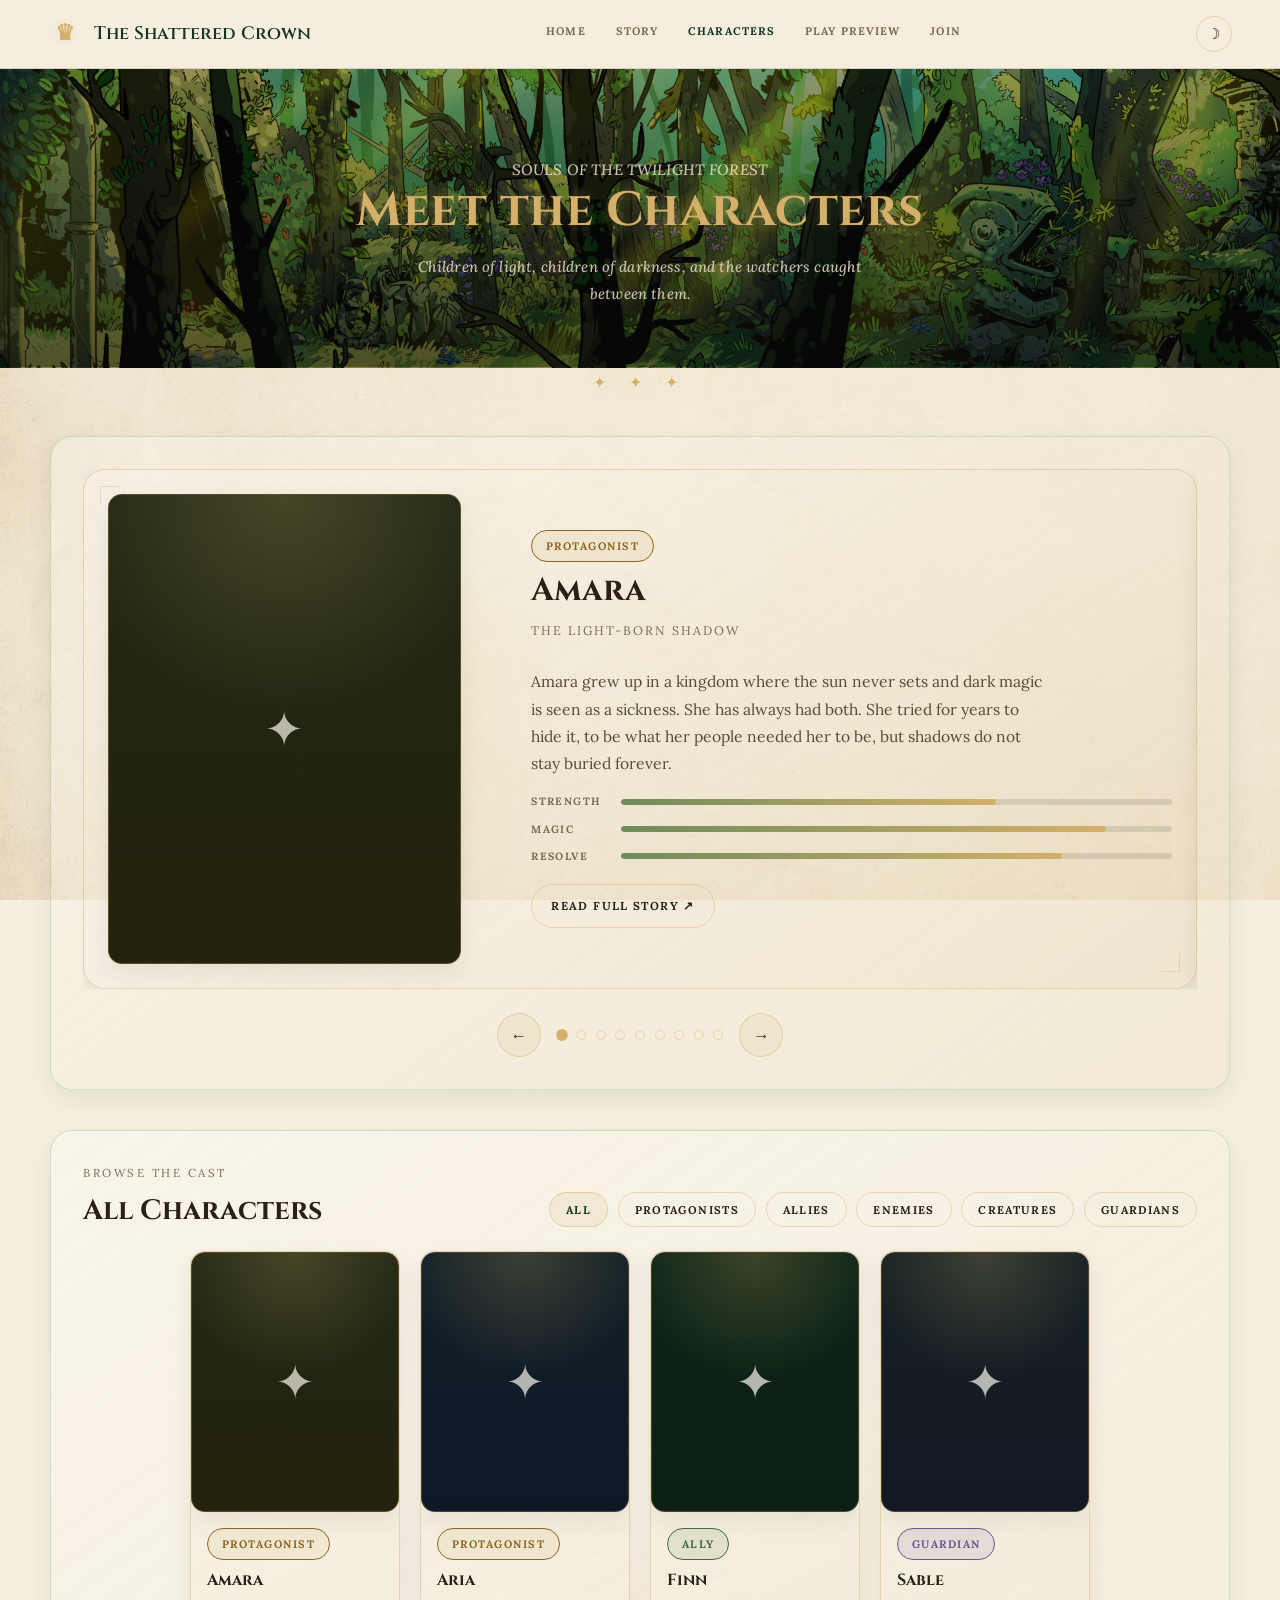
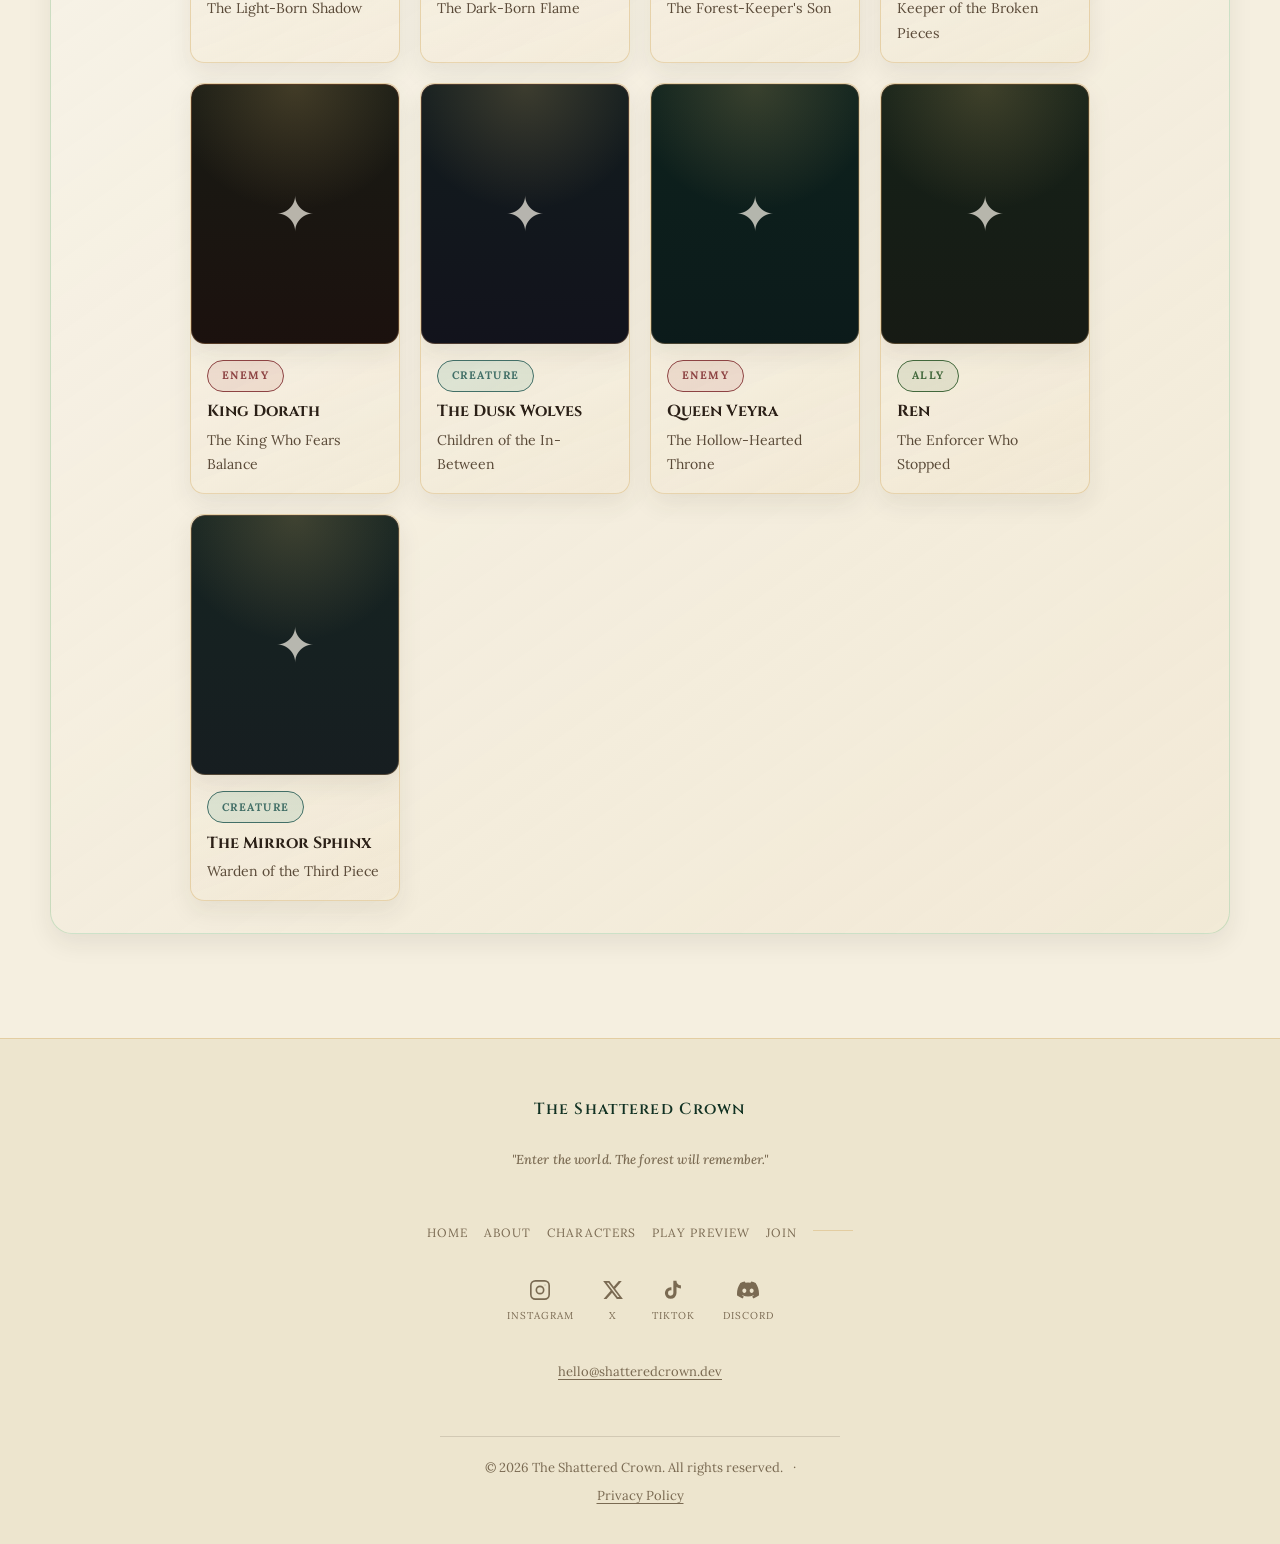
==== commit 9385a8bf: "Add files via upload" ====
--- a/characters.html
+++ b/characters.html
@@ -44,7 +44,7 @@
   </header>
 
   <main class="characters-main">
-    <!-- Intro section removed per request -->
+  
 
     <div class="crown-divider fade-in" aria-hidden="true">&#10022; &#10022; &#10022;</div>
 
--- a/shared.css
+++ b/shared.css
@@ -23,9 +23,9 @@
   --glow-gold: 0 0 18px rgba(212, 176, 106, 0.45);
   --nav-bg: rgba(245, 239, 224, 0.96);
   --error: #a83232;
-  --font-heading: 'Cinzel', 'Book Antiqua', Georgia, serif;
-  --font-body: 'Lora', 'Palatino Linotype', Georgia, serif;
-  --font-subheading: 'Lora', 'Trebuchet MS', sans-serif;
+  --font-heading: 'Cinzel', serif;
+  --font-body: 'Lora', serif;
+  --font-subheading: 'Lora', serif;
   --text-xs: 0.75rem;
   --text-sm: 0.95rem;
   --text-base: 1rem;
@@ -110,6 +110,12 @@
   cursor: none !important;
 }
 
+/* Keep home and story pages using the site's base background color (solid) */
+body.home,
+body.story {
+  background: var(--bg);
+}
+
 main {
   flex: 1;
 }
@@ -1260,6 +1266,14 @@
   .home-character-portrait { width: 100%; height: 220px; min-width: auto; }
 }
 
+/* Phone-specific: increase home track height and keep portrait fully visible (contain) */
+@media (max-width: 480px) {
+  .home-character-track { height: 60vh; }
+  .home-character-card { grid-template-columns: 44% 56%; transform: none; left: 0; }
+  .home-character-portrait { width: 100%; height: 60vh; min-width: auto; }
+  .home-character-portrait img { object-fit: contain; height: 100%; }
+}
+
 .member-img-placeholder {
   width: 90px;
   height: 110px;
@@ -1271,6 +1285,12 @@
 .mailing-cta {
   text-align: center;
   border-top: 1px solid var(--border);
+}
+
+.mailing-cta p {
+  text-align: center;
+  max-width: 720px;
+  margin: 0.5rem auto 0;
 }
 
 .sr-only {
--- a/characters.css
+++ b/characters.css
@@ -1,20 +1,10 @@
 body.characters {
-  background:
-    radial-gradient(circle at top left, rgba(18, 50, 35, 0.2), transparent 34%),
-    radial-gradient(circle at bottom right, rgba(183, 122, 107, 0.12), transparent 28%),
-    var(--bg);
-}
-
+  background: var(--bg);
+}
+
+/* remove decorative forest overlay on characters page for better text legibility */
 body.characters::before {
-  content: "";
-  position: fixed;
-  inset: 0;
-  background:
-    linear-gradient(rgba(10, 10, 10, 0.16), rgba(10, 10, 10, 0.08)),
-    url("assets/forest-bg.jpg") center top / cover no-repeat;
-  opacity: 0.16;
-  pointer-events: none;
-  z-index: -2;
+  display: none;
 }
 
 body.characters .page-header {
@@ -703,3 +693,90 @@
     padding: 0.95rem 1rem;
   }
 }
+
+/* Mobile phones: ensure full portrait is visible and place text to the side */
+@media (max-width: 480px) {
+  .slider-card {
+    grid-template-columns: 45% 55%;
+    align-items: start;
+    gap: 0.75rem;
+  }
+
+  .slider-portrait,
+  .portrait-img,
+  .slider-portrait-img,
+  .card-portrait-img,
+  .modal-portrait-img,
+  .modal-portrait-wrap img {
+    object-fit: contain;
+    width: 100%;
+    height: auto;
+    max-height: 72vh;
+  }
+
+  .slider-portrait {
+    margin: 0;
+  }
+
+  .modal-content {
+    display: grid;
+    grid-template-columns: 45% 55%;
+    gap: 0.75rem;
+    align-items: start;
+  }
+}
+
+/* For touch devices with larger screens (tablets/laptops with touch), show
+   a full character image and layout text to the side so the portrait is
+   clearly visible. This targets coarse pointers on reasonably wide viewports. */
+@media (pointer: coarse) and (min-width: 600px) {
+  .slider-card {
+    grid-template-columns: minmax(280px, 0.6fr) minmax(0, 1.4fr);
+    align-items: start;
+  }
+
+  .slider-portrait {
+    aspect-ratio: 3 / 4;
+    max-height: 80vh;
+  }
+
+  /* Modal: show image at left and text at right */
+  .modal-content {
+    display: grid;
+    grid-template-columns: 1fr 1fr;
+    gap: 1.25rem;
+    align-items: start;
+  }
+
+  .modal-portrait-wrap img {
+    height: 100%;
+    max-height: 80vh;
+    object-fit: cover;
+  }
+
+  .modal-lore {
+    border-left: 3px solid var(--accent-gold);
+    border-radius: 0 var(--radius-md) var(--radius-md) 0;
+    background: rgba(212, 176, 106, 0.08);
+    padding: 1.25rem;
+  }
+}
+
+/* Desktop: apply full-portrait layout only to the modal (read-full view).
+   Keep the main slider/rotating images unchanged on desktop. */
+@media (min-width: 900px) {
+  .modal-content {
+    display: grid;
+    grid-template-columns: 45% 55%;
+    gap: 1rem;
+    align-items: start;
+  }
+
+  .modal-portrait-wrap img,
+  .modal-portrait-img {
+    object-fit: contain;
+    width: 100%;
+    height: auto;
+    max-height: 80vh;
+  }
+}
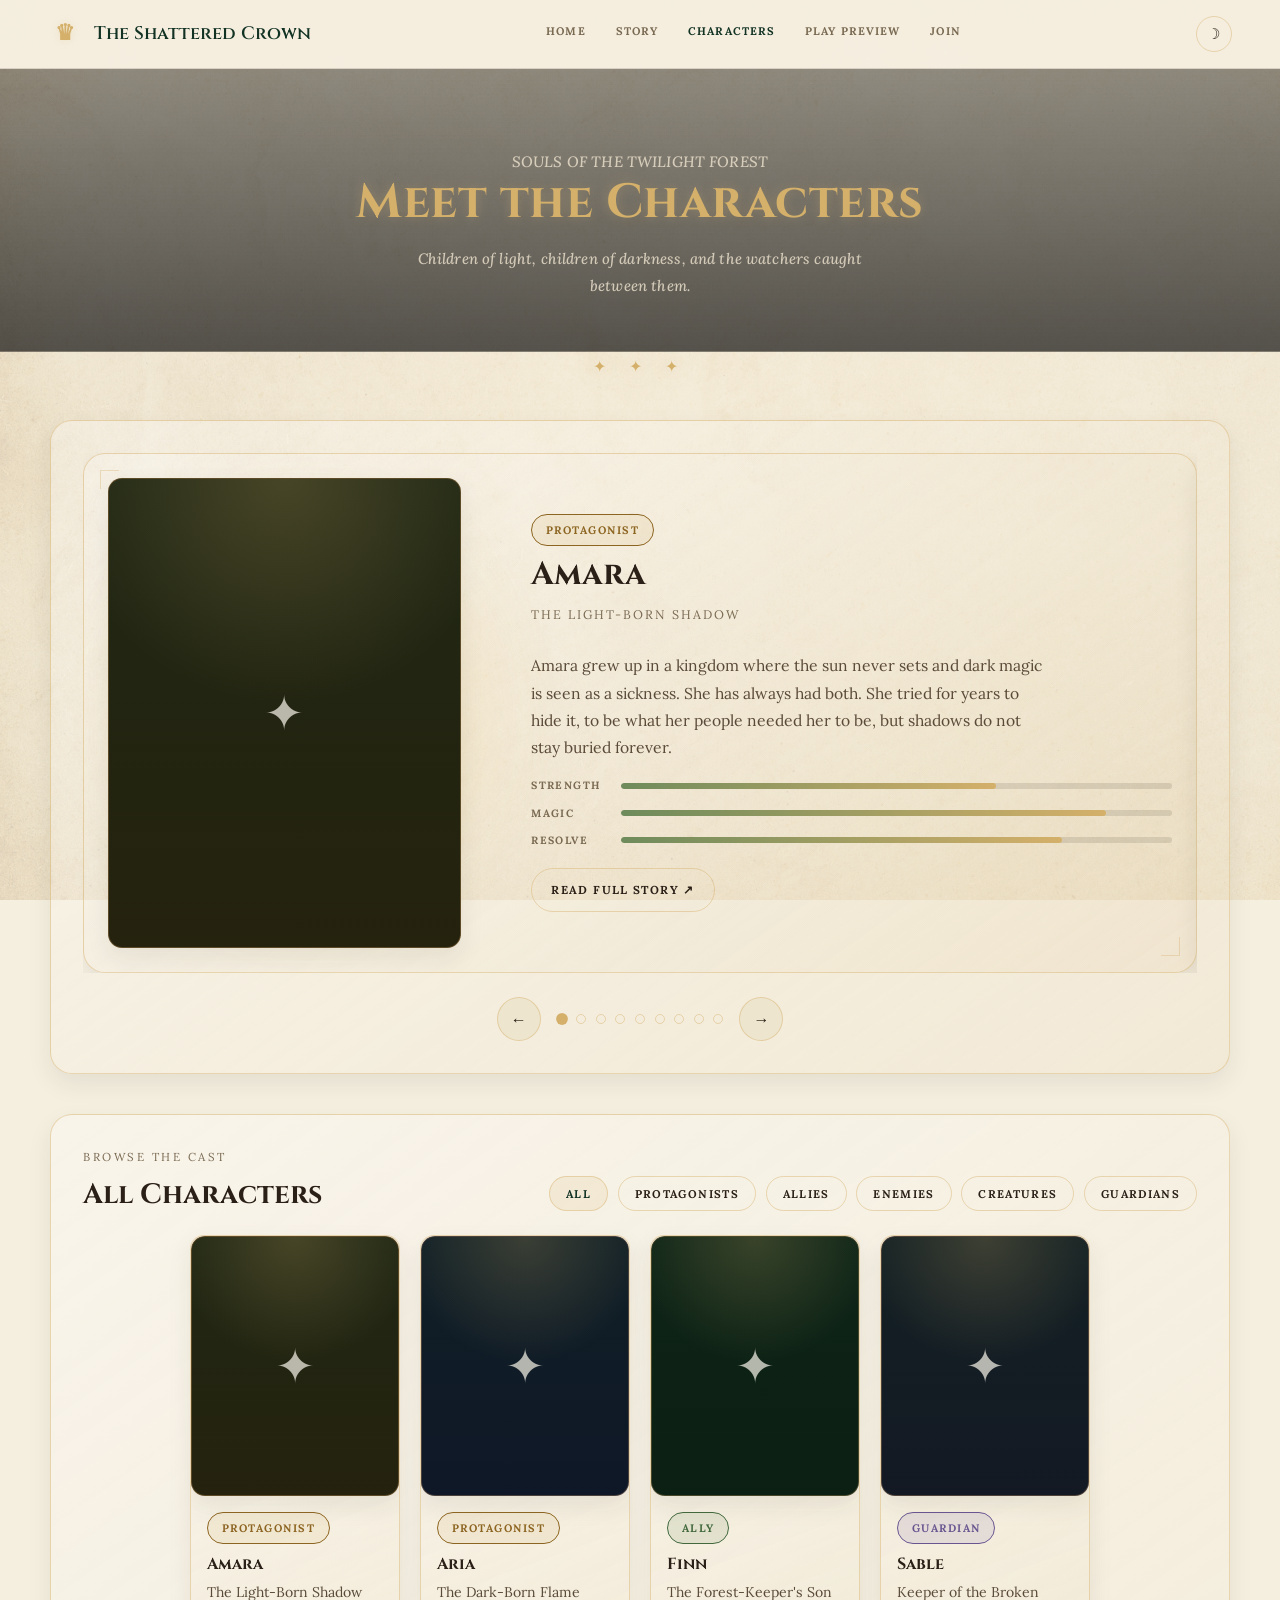
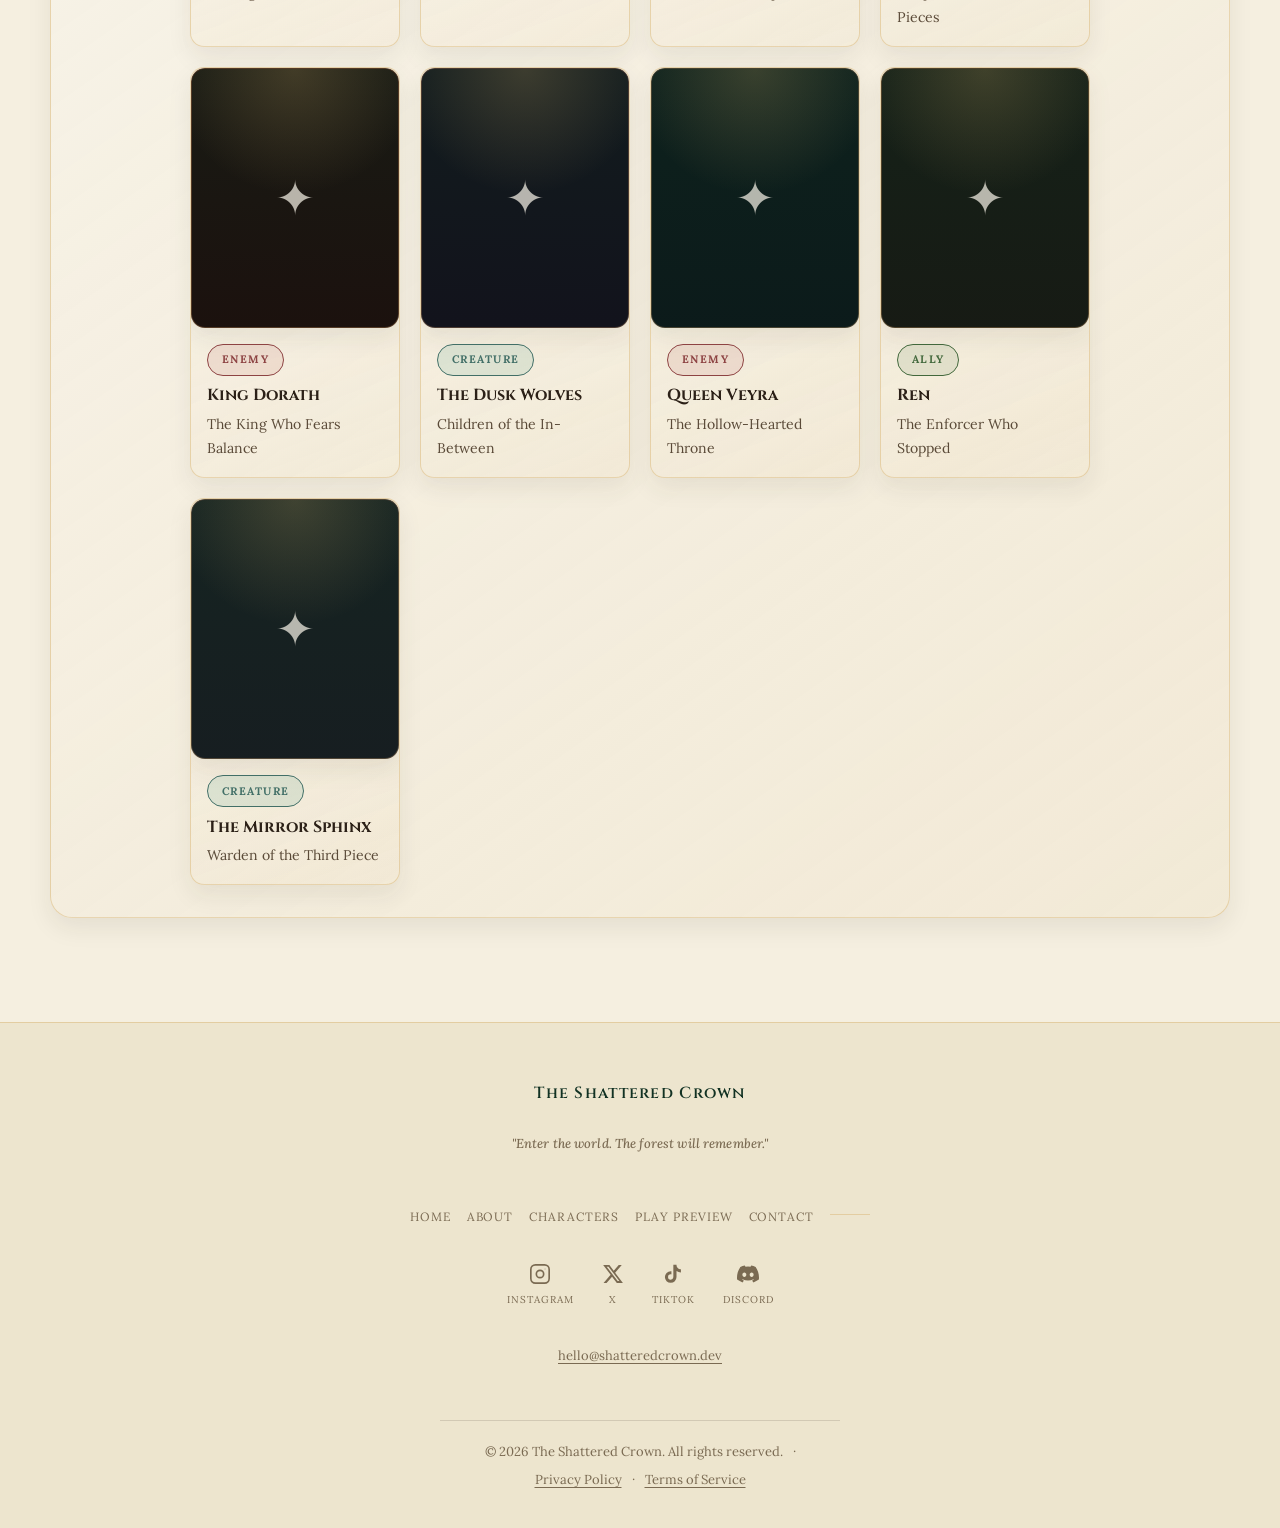
==== commit 5cfde1ae: "File and Code organization Fix the file organization, deleted duplicate files and put files in prope" ====
--- a/characters.html
+++ b/characters.html
@@ -1,147 +1,167 @@
 <!DOCTYPE html>
 <html lang="en-ca" data-theme="light">
-<head>
-  <meta charset="UTF-8">
-  <meta name="viewport" content="width=device-width, initial-scale=1.0">
-  <title>The Shattered Crown | Characters</title>
-  <link rel="stylesheet" href="shared.css">
-  <link rel="stylesheet" href="characters.css">
-</head>
-<body class="characters">
-  <div id="cursor">
-    <div id="cursor-dot"></div>
-    <div id="cursor-ring"></div>
-  </div>
 
-  <nav id="navbar">
-    <a class="nav-logo" href="index.html">
-      <span class="nav-logo-mark" aria-hidden="true">&#9819;</span>
-      <span>The Shattered Crown</span>
-    </a>
+  <head>
+    <meta charset="UTF-8">
+    <meta name="viewport" content="width=device-width, initial-scale=1.0">
+    <title>The Shattered Crown | Characters</title>
+    <link rel="stylesheet" href="css/style.css">
+    <link rel="stylesheet" href="css/characters.css">
+  </head>
 
-    <div class="nav-links" id="navLinks">
-      <a href="index.html">Home</a>
-      <a href="story.html">Story</a>
-      <a href="characters.html" class="active">Characters</a>
-      <a href="playpreview.html">Play Preview</a>
-      <a href="contact.html">Join</a>
+  <body class="characters">
+    
+    <div id="cursor">
+      <div id="cursor-dot"></div>
+      <div id="cursor-ring"></div>
     </div>
 
-    <div class="nav-right">
-      <button class="theme-toggle" id="themeToggle" aria-label="Toggle theme">&#9789;</button>
-      <button class="hamburger" id="hamburger" aria-expanded="false" aria-label="Open menu">
-        <span></span>
-        <span></span>
-        <span></span>
-      </button>
-    </div>
-  </nav>
+    <!-- -----NAVIGATION----- -->
+    <nav id="navbar">
 
-  <header class="page-header">
-    <p class="section-label">Souls of the Twilight Forest</p>
-    <h1 class="title-display">Meet the Characters</h1>
-    <p>Children of light, children of darkness, and the watchers caught between them.</p>
-  </header>
+      <a class="nav-logo" href="index.html">
+        <span class="nav-logo-mark" aria-hidden="true">&#9819;</span>
+        <span>The Shattered Crown</span>
+      </a>
 
-  <main class="characters-main">
-  
+      <!-- Nav Links -->
+      <div class="nav-links" id="navLinks">
+        <a href="index.html">Home</a>
+        <a href="story.html">Story</a>
+        <a href="characters.html" class="active">Characters</a>
+        <a href="playpreview.html">Play Preview</a>
+        <a href="contact.html">Join</a>
+      </div>
 
-    <div class="crown-divider fade-in" aria-hidden="true">&#10022; &#10022; &#10022;</div>
+      <!-- Theme Toggle and Hamburger -->
+      <div class="nav-right">
+        <button class="theme-toggle" id="themeToggle" aria-label="Toggle theme">&#9789;</button>
+        <button class="hamburger" id="hamburger" aria-expanded="false" aria-label="Open menu">
+          <span></span>
+          <span></span>
+          <span></span>
+        </button>
+      </div>
 
-    <section class="slider-section page-section fade-in" aria-label="Featured character">
-      <div class="slider-viewport">
-        <div class="slider-track" id="sliderTrack"></div>
+    </nav>
+
+    <!-- -----PAGE HEADER----- -->
+    <header class="page-header">
+      <p class="section-label">Souls of the Twilight Forest</p>
+      <h1 class="title-display">Meet the Characters</h1>
+      <p>Children of light, children of darkness, and the watchers caught between them.</p>
+    </header>
+
+    <!-- -----MAIN CONTENT----- -->
+    <main class="characters-main">
+    
+
+      <div class="crown-divider fade-in" aria-hidden="true">&#10022; &#10022; &#10022;</div>
+
+      <section class="slider-section page-section fade-in" aria-label="Featured character">
+        <div class="slider-viewport">
+          <div class="slider-track" id="sliderTrack"></div>
+        </div>
+        <div class="slider-controls">
+          <button class="slider-btn" id="prevBtn" aria-label="Previous">&#8592;</button>
+          <div class="slider-dots" id="sliderDots"></div>
+          <button class="slider-btn" id="nextBtn" aria-label="Next">&#8594;</button>
+        </div>
+      </section>
+
+      <section class="grid-section page-section fade-in">
+        <div class="grid-header">
+          <div>
+            <p class="section-eyebrow">Browse the Cast</p>
+            <h2 class="grid-title">All Characters</h2>
+          </div>
+          <div class="filter-btns" role="group" aria-label="Filter characters">
+            <button class="filter-btn active" data-filter="all">All</button>
+            <button class="filter-btn" data-filter="protagonist">Protagonists</button>
+            <button class="filter-btn" data-filter="ally">Allies</button>
+            <button class="filter-btn" data-filter="villain">Enemies</button>
+            <button class="filter-btn" data-filter="creature">Creatures</button>
+            <button class="filter-btn" data-filter="guardian">Guardians</button>
+          </div>
+        </div>
+        <div class="char-grid" id="charGrid"></div>
+      </section>
+    </main>
+
+    <div class="modal-overlay" id="modalOverlay" role="dialog" aria-modal="true" aria-hidden="true">
+      <div class="modal-box" id="modalBox">
+        <button class="modal-close" id="modalClose" aria-label="Close">&#10005;</button>
+        <div class="modal-content" id="modalContent"></div>
       </div>
-      <div class="slider-controls">
-        <button class="slider-btn" id="prevBtn" aria-label="Previous">&#8592;</button>
-        <div class="slider-dots" id="sliderDots"></div>
-        <button class="slider-btn" id="nextBtn" aria-label="Next">&#8594;</button>
-      </div>
-    </section>
-
-    <section class="grid-section page-section fade-in">
-      <div class="grid-header">
-        <div>
-          <p class="section-eyebrow">Browse the Cast</p>
-          <h2 class="grid-title">All Characters</h2>
-        </div>
-        <div class="filter-btns" role="group" aria-label="Filter characters">
-          <button class="filter-btn active" data-filter="all">All</button>
-          <button class="filter-btn" data-filter="protagonist">Protagonists</button>
-          <button class="filter-btn" data-filter="ally">Allies</button>
-          <button class="filter-btn" data-filter="villain">Enemies</button>
-          <button class="filter-btn" data-filter="creature">Creatures</button>
-          <button class="filter-btn" data-filter="guardian">Guardians</button>
-        </div>
-      </div>
-      <div class="char-grid" id="charGrid"></div>
-    </section>
-  </main>
-
-  <div class="modal-overlay" id="modalOverlay" role="dialog" aria-modal="true" aria-hidden="true">
-    <div class="modal-box" id="modalBox">
-      <button class="modal-close" id="modalClose" aria-label="Close">&#10005;</button>
-      <div class="modal-content" id="modalContent"></div>
-    </div>
-  </div>
-
-  <footer class="site-footer">
-    <div class="footer-brand">
-      <p class="footer-logo">The Shattered Crown</p>
-      <p class="footer-tagline">"Enter the world. The forest will remember."</p>
     </div>
 
-    <nav class="footer-nav" aria-label="Footer navigation">
-      <a href="index.html">Home</a>
-      <a href="story.html">About</a>
-      <a href="characters.html">Characters</a>
-      <a href="playpreview.html">Play Preview</a>
-      <a href="contact.html">Join</a>
-    </nav>
+    <!-- Footer -->
+    <footer class="site-footer">
 
-    <div class="footer-socials">
-      <a href="https://instagram.com" aria-label="Instagram" class="social-link">
-        <svg xmlns="http://www.w3.org/2000/svg" viewBox="0 0 24 24" fill="none" stroke="currentColor" stroke-width="1.8" stroke-linecap="round" stroke-linejoin="round" aria-hidden="true">
-          <rect x="2" y="2" width="20" height="20" rx="5" ry="5"/>
-          <circle cx="12" cy="12" r="4"/>
-          <circle cx="17.5" cy="6.5" r="0.5" fill="currentColor" stroke="none"/>
-        </svg>
-        <span>Instagram</span>
-      </a>
-      <a href="https://twitter.com" aria-label="Twitter" class="social-link">
-        <svg xmlns="http://www.w3.org/2000/svg" viewBox="0 0 24 24" fill="currentColor" aria-hidden="true">
-          <path d="M18.244 2.25h3.308l-7.227 8.26 8.502 11.24H16.17l-5.214-6.817L4.99 21.75H1.68l7.73-8.835L1.254 2.25H8.08l4.713 6.231zm-1.161 17.52h1.833L7.084 4.126H5.117z"/>
-        </svg>
-        <span>X</span>
-      </a>
-      <a href="https://tiktok.com" target="_blank" aria-label="TikTok" class="social-link">
-        <svg xmlns="http://www.w3.org/2000/svg" viewBox="0 0 24 24" fill="currentColor" aria-hidden="true">
-          <path d="M19.59 6.69a4.83 4.83 0 0 1-3.77-4.25V2h-3.45v13.67a2.89 2.89 0 0 1-2.88 2.5 2.89 2.89 0 0 1-2.89-2.89 2.89 2.89 0 0 1 2.89-2.89c.28 0 .54.04.79.1V9.01a6.33 6.33 0 0 0-.79-.05 6.34 6.34 0 0 0-6.34 6.34 6.34 6.34 0 0 0 6.34 6.34 6.34 6.34 0 0 0 6.33-6.34V8.69a8.22 8.22 0 0 0 4.83 1.56V6.79a4.85 4.85 0 0 1-1.06-.1z"/>
-        </svg>
-        <span>TikTok</span>
-      </a>
-      <a href="https://discord.com" target="_blank" aria-label="Discord" class="social-link">
-        <svg xmlns="http://www.w3.org/2000/svg" viewBox="0 0 24 24" fill="currentColor" aria-hidden="true">
-          <path d="M20.317 4.37a19.791 19.791 0 0 0-4.885-1.515.074.074 0 0 0-.079.037c-.21.375-.444.864-.608 1.25a18.27 18.27 0 0 0-5.487 0 12.64 12.64 0 0 0-.617-1.25.077.077 0 0 0-.079-.037A19.736 19.736 0 0 0 3.677 4.37a.07.07 0 0 0-.032.027C.533 9.046-.32 13.58.099 18.057c.002.022.015.043.03.056a19.9 19.9 0 0 0 5.993 3.03.078.078 0 0 0 .084-.028c.462-.63.874-1.295 1.226-1.994a.076.076 0 0 0-.041-.106 13.107 13.107 0 0 1-1.872-.892.077.077 0 0 1-.008-.128 10.2 10.2 0 0 0 .372-.292.074.074 0 0 1 .077-.01c3.928 1.793 8.18 1.793 12.062 0a.074.074 0 0 1 .078.01c.12.098.246.198.373.292a.077.077 0 0 1-.006.127 12.299 12.299 0 0 1-1.873.892.077.077 0 0 0-.041.107c.36.698.772 1.362 1.225 1.993a.076.076 0 0 0 .084.028 19.839 19.839 0 0 0 6.002-3.03.077.077 0 0 0 .032-.054c.5-5.177-.838-9.674-3.549-13.66a.061.061 0 0 0-.031-.03zM8.02 15.33c-1.183 0-2.157-1.085-2.157-2.419 0-1.333.956-2.419 2.157-2.419 1.21 0 2.176 1.096 2.157 2.42 0 1.333-.956 2.418-2.157 2.418zm7.975 0c-1.183 0-2.157-1.085-2.157-2.419 0-1.333.955-2.419 2.157-2.419 1.21 0 2.176 1.096 2.157 2.42 0 1.333-.946 2.418-2.157 2.418z"/>
-        </svg>
-        <span>Discord</span>
-      </a>
-    </div>
+      <div class="footer-brand">
+        <p class="footer-logo">The Shattered Crown</p>
+        <p class="footer-tagline">"Enter the world. The forest will remember."</p>
+      </div>
 
-    <p class="footer-email">
-      <a href="mailto:hello@shatteredcrown.dev">hello@shatteredcrown.dev</a>
-    </p>
+      <nav class="footer-nav">
+        <a href="index.html">Home</a>
+        <a href="story.html">About</a>
+        <a href="characters.html">Characters</a>
+        <a href="preview.html">Play Preview</a>
+        <a href="contact.html">Contact</a>
+      </nav>
 
-    <div class="footer-legal">
-      <span>&copy; 2026 The Shattered Crown. All rights reserved.</span>
-      <span aria-hidden="true">&middot;</span>
-      <a href="privacy.html">Privacy Policy</a>
-    </div>
-  </footer>
+      <!-- Social Media 
+        AI assisted for SVG icons-->
+      <div class="footer-socials">
+        <a href="https://instagram.com" aria-label="Instagram" class="social-link">
+          <svg xmlns="http://www.w3.org/2000/svg" viewBox="0 0 24 24" fill="none" stroke="currentColor" stroke-width="1.8" stroke-linecap="round" stroke-linejoin="round" aria-hidden="true">
+            <rect x="2" y="2" width="20" height="20" rx="5" ry="5"/>
+            <circle cx="12" cy="12" r="4"/>
+            <circle cx="17.5" cy="6.5" r="0.5" fill="currentColor" stroke="none"/>
+          </svg>
+          <span>Instagram</span>
+        </a>
 
-  <button id="backToTop" aria-label="Back to top">&#8593;</button>
+        <a href="https://twitter.com" aria-label="Twitter" class="social-link">
+          <svg xmlns="http://www.w3.org/2000/svg" viewBox="0 0 24 24" fill="currentColor" aria-hidden="true">
+            <path d="M18.244 2.25h3.308l-7.227 8.26 8.502 11.24H16.17l-5.214-6.817L4.99 21.75H1.68l7.73-8.835L1.254 2.25H8.08l4.713 6.231zm-1.161 17.52h1.833L7.084 4.126H5.117z"/>
+          </svg>
+          <span>X</span>
+        </a>
 
-  <script src="shared.js"></script>
-  <script src="characters.js"></script>
-</body>
+        <a href="https://tiktok.com" target="_blank" aria-label="TikTok" class="social-link">
+          <svg xmlns="http://www.w3.org/2000/svg" viewBox="0 0 24 24" fill="currentColor" aria-hidden="true">
+            <path d="M19.59 6.69a4.83 4.83 0 0 1-3.77-4.25V2h-3.45v13.67a2.89 2.89 0 0 1-2.88 2.5 2.89 2.89 0 0 1-2.89-2.89 2.89 2.89 0 0 1 2.89-2.89c.28 0 .54.04.79.1V9.01a6.33 6.33 0 0 0-.79-.05 6.34 6.34 0 0 0-6.34 6.34 6.34 6.34 0 0 0 6.34 6.34 6.34 6.34 0 0 0 6.33-6.34V8.69a8.22 8.22 0 0 0 4.83 1.56V6.79a4.85 4.85 0 0 1-1.06-.1z"/>
+          </svg>
+          <span>TikTok</span>
+        </a>
+
+        <a href="https://discord.com" target="_blank" aria-label="Discord" class="social-link">
+          <svg xmlns="http://www.w3.org/2000/svg" viewBox="0 0 24 24" fill="currentColor" aria-hidden="true">
+            <path d="M20.317 4.37a19.791 19.791 0 0 0-4.885-1.515.074.074 0 0 0-.079.037c-.21.375-.444.864-.608 1.25a18.27 18.27 0 0 0-5.487 0 12.64 12.64 0 0 0-.617-1.25.077.077 0 0 0-.079-.037A19.736 19.736 0 0 0 3.677 4.37a.07.07 0 0 0-.032.027C.533 9.046-.32 13.58.099 18.057c.002.022.015.043.03.056a19.9 19.9 0 0 0 5.993 3.03.078.078 0 0 0 .084-.028c.462-.63.874-1.295 1.226-1.994a.076.076 0 0 0-.041-.106 13.107 13.107 0 0 1-1.872-.892.077.077 0 0 1-.008-.128 10.2 10.2 0 0 0 .372-.292.074.074 0 0 1 .077-.01c3.928 1.793 8.18 1.793 12.062 0a.074.074 0 0 1 .078.01c.12.098.246.198.373.292a.077.077 0 0 1-.006.127 12.299 12.299 0 0 1-1.873.892.077.077 0 0 0-.041.107c.36.698.772 1.362 1.225 1.993a.076.076 0 0 0 .084.028 19.839 19.839 0 0 0 6.002-3.03.077.077 0 0 0 .032-.054c.5-5.177-.838-9.674-3.549-13.66a.061.061 0 0 0-.031-.03zM8.02 15.33c-1.183 0-2.157-1.085-2.157-2.419 0-1.333.956-2.419 2.157-2.419 1.21 0 2.176 1.096 2.157 2.42 0 1.333-.956 2.418-2.157 2.418zm7.975 0c-1.183 0-2.157-1.085-2.157-2.419 0-1.333.955-2.419 2.157-2.419 1.21 0 2.176 1.096 2.157 2.42 0 1.333-.946 2.418-2.157 2.418z"/>
+          </svg>
+          <span>Discord</span>
+        </a>
+      </div>
+
+      <p class="footer-email">
+        <a href="mailto:hello@shatteredcrown.dev">hello@shatteredcrown.dev</a>
+      </p>
+
+      <div class="footer-legal">
+        <span>&copy; 2026 The Shattered Crown. All rights reserved.</span>
+        <span class="footer-legal-sep" aria-hidden="true">&middot;</span>
+        <a href="privacy.html">Privacy Policy</a>
+        <span class="footer-legal-sep" aria-hidden="true">&middot;</span>
+        <a href="terms.html">Terms of Service</a>
+      </div>
+
+    </footer>
+
+    <button id="backToTop" aria-label="Back to top">&#8593;</button>
+
+    <script src="js/main.js"></script>
+    <script src="js/characters.js"></script>
+  </body>
 </html>
--- a/css/style.css
+++ b/css/style.css
@@ -0,0 +1,927 @@
+/* Mobile First Design */
+/* Resposive for tablets/ipads/computers lower in the page */
+
+@import url('https://fonts.googleapis.com/css2?family=Cinzel:wght@400;600;700&family=Lora:ital,wght@0,400;0,500;1,400&display=swap');
+
+/* ===========================
+GLOBAL STYLES
+============================ */
+:root {
+    /* Light theme (default) */
+    --bg: #f5efe0;
+    --bg-alt: #ede5ce;
+
+     /* ── Text ── */
+    --text: #2b2017;
+    --text-muted: #7a6a52;
+    --text-soft: #5a4a38;
+
+    /* ── Accent colors ── */
+    --accent: #5c7a4e;
+    --accent-hover: #486040;
+    --primary-green: #123223;
+    --logo-light-green: #7dbf8e;
+    --secondary-green: #6e8b5b;
+    --accent-gold: #d4b06a;
+    --accent-rose: #b77a6b;
+
+    /*-- Borders and Shadows --*/
+    --border: rgba(43, 32, 23, 0.14);
+    --border-gold: rgba(212, 176, 106, 0.45);
+    --divider: rgba(43, 32, 23, 0.14);
+    --shadow-sm: 0 10px 24px rgba(43, 32, 23, 0.08);
+    --shadow-md: 0 18px 40px rgba(43, 32, 23, 0.12);
+    --shadow-lg: 0 24px 60px rgba(43, 32, 23, 0.16);
+    --glow-gold: 0 0 18px rgba(212, 176, 106, 0.45);
+    
+    /* Nav */
+    --nav-bg: rgba(245, 239, 224, 0.96);
+
+    /* Error color for forms */
+    --error: #a83232;
+
+    /* ── Typography ── */
+    --font-heading: 'Cinzel', serif;
+    --font-body: 'Lora', serif;
+    --font-subheading: 'Lora', serif;
+
+    /* ── Scale ── */
+    --text-xs: 0.75rem;
+    --text-sm: 0.95rem;
+    --text-base: 1rem;
+    --text-lg: 1.125rem;
+    --text-xl: 1.5rem;
+    --text-2xl: 2.25rem;
+    --leading-relaxed: 1.75;
+
+    /* ── Spacing ── */
+    --space-xs: 0.4rem;
+    --space-sm: 0.75rem;
+    --space-md: 1rem;
+    --space-lg: 1.5rem;
+    --space-xl: 2.5rem;
+    --space-2xl: 4rem;
+
+    /* ── Radius ── */
+    --radius-sm: 4px;
+    --radius-md: 14px;
+    --radius-lg: 22px;
+    --radius-xl: 30px;
+
+    /* ── Motion ── */
+    --transition-fast: 160ms ease;
+    --transition-normal: 240ms ease;
+
+    /* ── Parchment texture opacity ── */
+    --parchment-body-opacity: 0.17;
+    }
+
+    /* Dark theme overrides */
+    [data-theme="dark"] {
+    --bg: #1b1812;
+    --bg-alt: #232019;
+    --text: #e6dcc8;
+    --text-primary: #ebe1d2;
+    --text-muted: #9b8c74;
+    --text-soft: #d8cfbf;
+    --accent: #8aaa76;
+    --accent-hover: #a2c28e;
+    --primary-green: #8aaa76;
+    --border: rgba(230, 220, 200, 0.11);
+    --border-gold: rgba(212, 176, 106, 0.3);
+    --divider: rgba(212, 176, 106, 0.18);
+    --nav-bg: rgba(27, 24, 18, 0.96);
+    --shadow-sm: 0 10px 24px rgba(0, 0, 0, 0.28);
+    --shadow-md: 0 18px 40px rgba(0, 0, 0, 0.34);
+    --shadow-lg: 0 24px 60px rgba(0, 0, 0, 0.4);
+    --error: #d16060;
+
+    --parchment-body-opacity: 0.08;
+}
+
+/* -- -----------------------------
+Global Resets and Base Styles 
+-------------------------------- */
+* {
+    margin: 0;
+    padding: 0;
+    box-sizing: border-box;
+}
+
+html {
+    scroll-behavior: smooth;
+    font-size: 16px;
+}
+
+body {
+    background: var(--bg);
+    color: var(--text);
+    font-family: var(--font-body);
+    display: flex;
+    flex-direction: column;
+    min-height: 100vh;
+    line-height: 1.75;
+}
+
+body::after {
+    content: "";
+    position: fixed;
+    inset: 0;
+    background-image: url("/assets/parchment-texture.jpg");
+    background-size: cover;
+    opacity: var(--parchment-body-opacity);
+    pointer-events: none;
+    z-index: -1;
+}
+
+body.has-custom-cursor {
+    cursor: none;
+}
+
+body.has-custom-cursor,
+body.has-custom-cursor * {
+    cursor: none !important;
+}
+
+main {
+    flex: 1;
+}
+
+img {
+    max-width: 100%;
+    display: block;
+}
+
+a {
+    color: var(--accent);
+    text-decoration: none;
+}
+
+ul,
+ol {
+    list-style: none;
+}
+
+p {
+    font-family: var(--font-body);
+    line-height: var(--leading-relaxed);
+    color: var(--text-primary);
+    margin: 0 0 1rem;
+    max-width: 70ch;
+}
+
+
+/* -- -----------------------------
+Headings and Typography 
+-------------------------------- */
+.page-header {
+    background:
+        linear-gradient(rgba(10, 10, 10, 0.42), rgba(10, 10, 10, 0.7)),
+        url("/assets/forest-bg.jpg") center 36%/cover no-repeat;
+}
+
+/* Large display titles */
+.title-display {
+    font-size: clamp(1.9rem, 5vw, 3rem); /* clamp(min, preferred, max) Responsive font size that scales between 1.9rem and 3rem based on viewport width */
+    letter-spacing: 0.01em;
+}
+
+/* Section headings */
+.title-heading {
+    font-size: clamp(1.3rem, 2.5vw, 1.75rem);
+    font-weight: 600;
+}
+
+h1, h2, h3, h4 {
+    font-family: var(--font-heading);
+    font-weight: 700;
+    margin: 0 0 var(--space-sm);
+    line-height: 1.15;
+}
+
+/* Base h2 style used across all sections */
+h2 {
+    font-size: clamp(1.3rem, 2.5vw, 1.75rem);
+    color: var(--primary-green);
+}
+
+/* h3 used in cards and sub-sections */
+h3 {
+    font-size: clamp(1rem, 2vw, 1.25rem);
+    color: var(--primary-green);
+}
+
+[data-theme="dark"] h2,
+[data-theme="dark"] h3 {
+    color: var(--logo-light-green);
+}
+
+.section-label {
+    display: block;
+    font-size: 10px;
+    font-weight: 700;
+    letter-spacing: 0.18em;
+    text-transform: uppercase;
+    color: var(--text-muted);
+    margin-bottom: 10px;
+}
+
+/* Crown divider: three stars used between sections */
+.crown-divider {
+    margin: 0 auto var(--space-xl);
+    text-align: center;
+    color: var(--accent-gold);
+    letter-spacing: 0.6rem;
+    font-size: 1rem;
+    text-shadow: 0 0 18px rgba(212, 176, 106, 0.6);
+    display: block;
+}
+
+.section-title {
+    text-align: center;
+    margin-bottom: 0.5rem;
+}
+
+.section-intro {
+    text-align: center;
+    color: var(--text-muted);
+    max-width: 40rem;
+    margin: 0 auto 2rem;
+}
+
+.section-intro,
+.page-header p,
+.section-sub,
+.newsletter-sub,
+.footer-tagline,
+.hero-email-form label {
+    font-family: var(--font-body);
+    font-style: italic;
+    font-weight: 500;
+    letter-spacing: 0.01em;
+}
+
+.text-center { text-align: center; }
+.text-sm { font-size: var(--text-sm); }
+.text-xs { font-size: var(--text-xs); }
+.text-muted { color: var(--text-muted); }
+.text-green { color: var(--accent); }
+.text-moss { color: var(--secondary-green); }
+.text-gold { color: var(--accent-gold); }
+.text-nature { color: var(--logo-light-green); }
+.text-dusk { color: #8c5a91; }
+.text-purple { color: #9b8bc4; }
+.text-teal { color: #4a9e8a; }
+.text-red { color: #b05555; }
+.mb-xl { margin-bottom: var(--space-xl); }
+.mt-lg { margin-top: var(--space-lg); }
+
+/* -- -----------------------------
+Layout
+-------------------------------- */
+.container {
+    width: min(1100px, calc(100% - 2rem));
+    margin: 0 auto;
+    padding: 0 var(--space-md);
+}
+
+/* -- -----------------------------
+Navigation - mobile hamburger design first, inline on desktop
+-------------------------------- */
+
+/* --  Nav -- */
+#navbar {
+    position: sticky;
+    top: 0;
+    z-index: 100;
+    background: var(--nav-bg);
+    display: flex;
+    align-items: center;
+    justify-content: space-between;
+    padding: 16px 20px;
+    border-bottom: 1px solid var(--border);
+}
+
+.nav-logo {
+    display: inline-flex;
+    align-items: center;
+    gap: 0.75rem;
+    font-family: var(--font-heading);
+    font-size: 18px;
+    font-weight: 600;
+    color: var(--primary-green);
+    flex-shrink: 0;
+}
+
+.nav-logo-mark {
+    display: inline-flex;
+    align-items: center;
+    justify-content: center;
+    width: 34px;
+    height: 34px;
+    font-size: 1.35rem;
+    color: var(--accent-gold);
+    text-shadow: 0 0 8px rgba(212, 176, 106, 0.25);
+}
+
+[data-theme="dark"] .nav-logo {
+    color: var(--logo-light-green);
+}
+
+/* Nav links — hidden on mobile by default.
+    On mobile: drops down when .open is added by JS.*/
+.nav-links {
+    display: none;
+}
+
+.nav-links.open {
+    display: flex;
+    flex-direction: column;
+    position: absolute;
+    top: 100%;
+    left: 0;
+    width: 100%;
+    background: var(--nav-bg);
+    border-bottom: 1px solid var(--border-gold);
+    padding: 8px 20px 16px;
+    z-index: 99;
+}
+
+.nav-links.open a {
+    display: block;
+    padding: 13px 0;
+    border-bottom: 1px solid var(--border);
+}
+
+.nav-links a {
+    font-family: var(--font-subheading);
+    font-size: 11px;
+    font-weight: 700;
+    letter-spacing: 0.1em;
+    text-transform: uppercase;
+    color: var(--text-muted);
+    padding-bottom: 2px;
+    border-bottom: 2px solid transparent;
+}
+
+/* hover/active indicator*/
+.nav-links a:hover,
+.nav-links a.active {
+    color: var(--primary-green);
+}
+
+[data-theme="dark"] .nav-links a:hover,
+[data-theme="dark"] .nav-links a.active {
+    color: var(--logo-light-green);
+}
+
+/* Right-side nav controls */
+.nav-right {
+    display: flex;
+    align-items: center;
+    gap: 10px;
+}
+
+/* Theme toggle */
+.theme-toggle {
+    width: 36px;
+    height: 36px;
+    border-radius: 50%;
+    border: 1px solid var(--border-gold);
+    background: transparent;
+    color: var(--text);
+    font-size: 15px;
+    cursor: pointer;
+    display: flex;
+    align-items: center;
+    justify-content: center;
+    transition: background var(--transition-fast), transform var(--transition-fast);
+}
+
+.theme-toggle:hover {
+    background: rgba(212, 176, 106, 0.12);
+    transform: translateY(-1px);
+}
+
+/* Hamburger button — three stacked lines */
+.hamburger {
+    display: flex;
+    flex-direction: column;
+    gap: 5px;
+    background: none;
+    border: none;
+    cursor: pointer;
+    padding: 4px;
+}
+
+.hamburger span {
+    display: block;
+    width: 24px;
+    height: 2px;
+    background: var(--text);
+    border-radius: 1px;
+    transition: transform var(--transition-normal), opacity var(--transition-normal);
+}
+
+
+/* -- -----------------------------
+Page Header
+--------------------------------*/
+.page-header {
+    text-align: center;
+    padding: 64px 20px 52px;
+    border-bottom: 1px solid var(--border);
+}
+
+.page-header p {
+    max-width: 480px;
+    font-size: 15px;
+    font-style: italic;
+    color: var(--text-muted);
+    margin: 16px auto 0;
+}
+
+body.preview .page-header,
+body.world .page-header,
+body.characters .page-header {
+    background:
+        linear-gradient(rgba(10, 10, 10, 0.42), rgba(10, 10, 10, 0.68)),
+        url("assets/forest-bg.jpg") center 38%/cover no-repeat;
+}
+
+body.preview .page-header h1,
+body.world .page-header h1,
+body.characters .page-header h1,
+body.preview .page-header h3,
+body.world .page-header h2,
+body.characters .page-header h3 {
+    color: var(--accent-gold);
+    text-shadow: 0 0 12px rgba(212, 176, 106, 0.3);
+}
+
+body.preview .page-header p,
+body.world .page-header p,
+body.characters .page-header p {
+    color: rgba(230, 220, 200, 0.85);
+}
+
+.page-shell {
+    width: min(900px, calc(100% - 2rem));
+    margin: 0 auto;
+    padding: var(--space-2xl) 0;
+}
+
+.page-section,
+.story.container {
+    width: min(900px, calc(100% - 2rem));
+    margin: 0 auto var(--space-xl);
+    padding: var(--space-xl);
+    border: 1px solid var(--border-gold);
+    border-radius: var(--radius-lg);
+    background: linear-gradient(145deg, rgba(255, 255, 255, 0.32), rgba(212, 176, 106, 0.08));
+    box-shadow: var(--shadow-sm);
+}
+
+[data-theme="dark"] .page-section,
+[data-theme="dark"] .story.container {
+    background: linear-gradient(145deg, rgba(255, 255, 255, 0.03), rgba(212, 176, 106, 0.07));
+}
+
+.page-list li {
+    position: relative;
+    padding-left: 1.5rem;
+    margin-bottom: 0.75rem;
+    color: var(--text-soft);
+}
+
+.page-list li::before {
+    content: "";
+    position: absolute;
+    left: 0;
+    top: 0.7rem;
+    width: 8px;
+    height: 8px;
+    border-radius: 50%;
+    background: var(--accent-gold);
+    box-shadow: var(--glow-gold);
+}
+
+/* ===========================
+COMPONENTS
+============================ */
+.btn {
+    display: inline-flex;
+    align-items: center;
+    justify-content: center;
+    min-height: 48px;
+    padding: 0.75rem 1.5rem;
+    font-family: var(--font-subheading);
+    font-size: 13px;
+    font-weight: 700;
+    letter-spacing: 0.04em;
+    cursor: pointer;
+    border: 1px solid var(--border-gold);
+    border-radius: 999px;
+    background: rgba(212, 176, 106, 0.14);
+    color: var(--text);
+    transition: transform var(--transition-fast), box-shadow var(--transition-fast), background var(--transition-fast);
+    text-decoration: none;
+}
+
+.btn:hover {
+    transform: translateY(-2px);
+    box-shadow: var(--shadow-sm);
+}
+
+.btn-primary,
+.btn-light {
+    background: linear-gradient(135deg, #d4b06a, #b68c47);
+    border-color: #d4b06a;
+    color: #1d160f;
+}
+
+.btn-primary:hover,
+.btn-light:hover {
+    background: linear-gradient(135deg, #e0be78, #c09850);
+    border-color: #e0be78;
+    color: #1d160f;
+}
+
+.btn-secondary,
+.btn-outline {
+    background: rgba(255, 255, 255, 0.08);
+    border-color: rgba(255, 255, 255, 0.5);
+    color: #f0e6d4;
+}
+
+.btn-secondary:hover,
+.btn-outline:hover {
+    background: rgba(255, 255, 255, 0.15);
+}
+
+body.home .btn,
+body.home .btn-light,
+body.home .btn-outline {
+    background: linear-gradient(135deg, #d4b06a, #b68c47);
+    border-color: #d4b06a;
+    color: #1d160f;
+}
+
+body.home .btn:hover,
+body.home .btn-light:hover,
+body.home .btn-outline:hover {
+    background: linear-gradient(135deg, #e0be78, #c09850);
+    border-color: #e0be78;
+    color: #1d160f;
+}
+
+.btn-ghost {
+    border-color: var(--border);
+    background: transparent;
+    color: var(--text-muted);
+}
+
+.btn-ghost:hover {
+    border-color: var(--text);
+    color: var(--text);
+}
+
+/* ===========================
+CARDS
+=========================== */
+.card {
+    position: relative;
+    padding: var(--space-lg);
+    border: 1px solid var(--border-gold);
+    border-radius: var(--radius-lg);
+    background: linear-gradient(145deg, rgba(255, 255, 255, 0.32), rgba(212, 176, 106, 0.08));
+    box-shadow: var(--shadow-sm);
+}
+
+[data-theme="dark"] .card {
+    background: linear-gradient(145deg, rgba(255, 255, 255, 0.03), rgba(212, 176, 106, 0.07));
+}
+
+.divider {
+    height: 1px;
+    background: linear-gradient(90deg, transparent, var(--accent-gold), transparent);
+    margin: var(--space-md) 0;
+}
+
+/* ===========================
+Cursor
+=========================== */
+#cursor {
+    pointer-events: none;
+}
+
+#cursor-dot,
+#cursor-ring {
+    position: fixed;
+    left: 0;
+    top: 0;
+    pointer-events: none;
+    z-index: 9999;
+    opacity: 0;
+}
+
+#cursor-dot {
+    width: 28px;
+    height: 28px;
+    display: flex;
+    align-items: center;
+    justify-content: center;
+    transform: translate(-50%, -50%);
+    font-size: 18px;
+    color: #17120d;
+    text-shadow: 0 0 8px rgba(23, 18, 13, 0.18);
+}
+
+#cursor-ring {
+    width: 36px;
+    height: 36px;
+    border: 1px solid rgba(200, 169, 110, 0.5);
+    border-radius: 50%;
+    transform: translate(-50%, -50%);
+    transition:
+        width 0.3s cubic-bezier(0.19, 1, 0.22, 1),
+        height 0.3s cubic-bezier(0.19, 1, 0.22, 1),
+        border-color 0.3s,
+        opacity 0.2s;
+}
+
+body.cursor-hover #cursor-ring {
+    width: 45px;
+    height: 45px;
+    border-color: #b77a6b;
+    box-shadow:
+        0 0 14px rgba(183, 122, 107, 0.4),
+        0 0 26px rgba(183, 122, 107, 0.22);
+}
+
+body.cursor-hover #cursor-dot {
+    transform: translate(-50%, -50%) scale(1.08);
+    color: #b77a6b;
+    text-shadow:
+        0 0 12px rgba(183, 122, 107, 0.65),
+        0 0 22px rgba(183, 122, 107, 0.32);
+}
+
+body.cursor-active #cursor-ring {
+    width: 54px;
+    height: 54px;
+    border-color: rgba(212, 176, 106, 0.95);
+    box-shadow:
+        0 0 18px rgba(212, 176, 106, 0.45),
+        0 0 34px rgba(212, 176, 106, 0.25);
+}
+
+body.cursor-active #cursor-dot {
+    transform: translate(-50%, -50%) scale(1.32);
+    text-shadow:
+        0 0 16px rgba(212, 176, 106, 0.75),
+        0 0 26px rgba(212, 176, 106, 0.4);
+}
+
+#cursor-dot::before {
+    content: "☽";
+    line-height: 1;
+}
+
+[data-theme="dark"] #cursor-dot::before {
+    content: "☀";
+}
+
+[data-theme="dark"] #cursor-dot {
+    color: var(--accent-gold);
+    text-shadow: 0 0 10px rgba(212, 176, 106, 0.45);
+}
+
+
+/* ===========================
+Back To Top Button
+============================ */
+#backToTop {
+    position: fixed;
+    bottom: 28px;
+    right: 22px;
+    width: 42px;
+    height: 42px;
+    border: none;
+    background: linear-gradient(135deg, #d4b06a, #b68c47);
+    color: #1d160f;
+    font-size: 18px;
+    cursor: pointer;
+    border-radius: 50%;
+    display: flex;
+    align-items: center;
+    justify-content: center;
+    opacity: 0;
+    pointer-events: none;
+    transition: opacity 0.3s ease, background 0.2s ease;
+    z-index: 90;
+}
+
+#backToTop.visible {
+    opacity: 0.5;
+    pointer-events: auto;
+}
+
+/* =====================
+FADE-IN 
+   ===================== */
+.fade-in {
+    opacity: 0;
+    transform: translateY(20px);
+    transition: opacity 0.6s ease, transform 0.6s ease;
+}
+
+.fade-in-visible {
+    opacity: 1;
+    transform: translateY(0);
+}
+
+/* ============================
+FOOTER 
+============================= */
+.site-footer {
+    margin-top: auto;
+    padding: 56px 30px 36px;
+    border-top: 1px solid var(--border-gold);
+    background: var(--bg-alt);
+    text-align: center;
+    display: flex;
+    flex-direction: column;
+    align-items: center;
+    gap: 36px;
+}
+
+.footer-brand {
+    display: flex;
+    flex-direction: column;
+    align-items: center;
+    gap: 10px;
+}
+
+.footer-logo {
+    font-family: var(--font-heading);
+    font-size: 16px;
+    font-weight: 600;
+    letter-spacing: 0.08em;
+    color: var(--primary-green);
+}
+
+[data-theme="dark"] .footer-logo {
+    color: var(--logo-light-green);
+}
+
+.footer-tagline {
+    font-style: italic;
+    font-size: 13px;
+    color: var(--text-muted);
+    max-width: 380px;
+    line-height: 1.65;
+}
+
+/*Footer nav links*/
+.footer-nav {
+    display: flex;
+    flex-direction: column;
+    justify-content: center;
+    gap: 16px;
+}
+
+.footer-nav a {
+    font-family: var(--font-subheading);
+    font-size: 12px;
+    text-transform: uppercase;
+    letter-spacing: 0.08em;
+    color: var(--text-muted);
+}
+
+.footer-nav a:hover,
+.footer-email a:hover,
+.footer-legal a:hover,
+.social-link:hover {
+    color: var(--accent-gold);
+}
+
+/* Thin divider between nav and socials */
+.footer-nav::after {
+    content: "";
+    display: block;
+    width: 40px;
+    height: 1px;
+    background: var(--border-gold);
+    margin: 8px auto 0;
+}
+
+/* ── Social media icons ── */
+.footer-socials {
+    display: flex;
+    justify-content: center;
+    gap: 28px;
+}
+
+/* Each social link: icon above label */
+.social-link {
+    display: flex;
+    flex-direction: column;
+    align-items: center;
+    gap: 6px;
+    color: var(--text-muted);
+}
+
+.social-link:hover {
+    color: var(--accent-gold);
+}
+
+.social-link svg {
+    width: 22px;
+    height: 22px;
+}
+
+/* Label text below the icon */
+.social-link span {
+    font-size: 10px;
+    letter-spacing: 0.1em;
+    text-transform: uppercase;
+    font-family: var(--font-subheading);
+}
+
+.footer-email,
+.footer-legal {
+    font-size: 13px;
+    color: var(--text-muted);
+}
+
+.footer-email a,
+.footer-legal a {
+    color: var(--text-muted);
+    text-decoration: underline;
+    text-underline-offset: 3px;
+}
+
+.footer-legal {
+    display: flex;
+    flex-wrap: wrap;
+    justify-content: center;
+    align-items: center;
+    gap: 6px 10px;
+    padding-top: 20px;
+    border-top: 1px solid var(--border);
+    width: 100%;
+    max-width: 400px;
+}
+
+/* ============================
+RESPONSIVE DESIGN 
+============================= */
+/* Styles for tablets and larger screens */
+@media (min-width: 768px) {
+
+    /* Nav links become inline, hamburger hidden */
+    .nav-links {
+        display: flex;
+        flex-direction: row;
+        position: static;
+        width: auto;
+        background: none;
+        border: none;
+        padding: 0;
+        gap: 30px;
+        align-items: center;
+    }
+
+    .nav-links.open {
+        flex-direction: row;
+        position: static;
+        width: auto;
+        background: none;
+        border: none;
+        padding: 0;
+    }
+
+    .nav-links.open a {
+        display: inline;
+        padding: 0;
+        border-bottom: 2px solid transparent;
+    }
+
+    .hamburger {
+        display: none;
+    }
+
+    /* Footer nav: row */
+    .footer-nav {
+        flex-direction: row;
+        flex-wrap: wrap;
+    }
+}
+
+@media (min-width: 1024px) {
+    #navbar {
+        padding: 16px 48px;
+    }
+}
+
--- a/css/characters.css
+++ b/css/characters.css
@@ -0,0 +1,780 @@
+body.characters {
+  background: var(--bg);
+}
+
+/* remove decorative forest overlay on characters page for better text legibility */
+body.characters::before {
+  display: none;
+}
+
+
+.characters-main {
+  width: min(1180px, calc(100% - 2rem));
+  margin: 0 auto;
+  padding: 0 0 var(--space-2xl);
+}
+
+.characters-main .page-section {
+  width: 100%;
+  margin-bottom: var(--space-xl);
+}
+
+.section-header {
+  text-align: center;
+  padding: clamp(2rem, 5vw, 3.25rem) clamp(1.25rem, 4vw, 2.25rem);
+}
+
+.section-eyebrow {
+  font-family: var(--font-subheading);
+  font-size: 0.72rem;
+  letter-spacing: 0.22em;
+  text-transform: uppercase;
+  color: var(--text-muted);
+  margin-bottom: 0.75rem;
+}
+
+.section-title {
+  max-width: 14ch;
+  margin: 0 auto 1rem;
+  font-size: clamp(1.9rem, 4vw, 3rem);
+}
+
+.section-sub {
+  max-width: 44rem;
+  margin: 0 auto;
+  color: var(--text-muted);
+  text-align: center;
+}
+
+.crown-divider {
+  margin: 0 auto var(--space-xl);
+  text-align: center;
+  color: var(--accent-gold);
+  letter-spacing: 0.6rem;
+  font-size: 1rem;
+}
+
+.slider-section,
+.grid-section {
+  padding: clamp(1.25rem, 4vw, 2rem);
+}
+
+.slider-viewport {
+  width: 100%;
+  overflow: hidden;
+}
+
+.slider-track {
+  display: flex;
+  width: 100%;
+  transition: transform 0.6s cubic-bezier(0.4, 0, 0.2, 1);
+  will-change: transform;
+}
+
+.slider-card {
+  flex: 0 0 100%;
+  min-width: 100%;
+  display: grid;
+  grid-template-columns: minmax(220px, 0.72fr) minmax(0, 1.18fr);
+  gap: clamp(1rem, 3vw, 2rem);
+  align-items: center;
+  padding: clamp(1rem, 2.4vw, 1.5rem);
+  border: 1px solid var(--border-gold);
+  border-radius: var(--radius-lg);
+  background:
+    linear-gradient(145deg, rgba(255, 255, 255, 0.22), rgba(212, 176, 106, 0.08));
+  box-shadow: var(--shadow-sm);
+  position: relative;
+  overflow: hidden;
+}
+
+[data-theme="dark"] .slider-card {
+  background:
+    linear-gradient(145deg, rgba(255, 255, 255, 0.04), rgba(212, 176, 106, 0.08));
+}
+
+.slider-card::before,
+.slider-card::after {
+  content: "";
+  position: absolute;
+  width: 18px;
+  height: 18px;
+  border: 1px solid rgba(212, 176, 106, 0.35);
+  pointer-events: none;
+}
+
+.slider-card::before {
+  top: 16px;
+  left: 16px;
+  border-right: 0;
+  border-bottom: 0;
+}
+
+.slider-card::after {
+  right: 16px;
+  bottom: 16px;
+  border-top: 0;
+  border-left: 0;
+}
+
+.slider-img-wrap {
+  position: relative;
+}
+
+.slider-portrait,
+.card-portrait,
+.modal-portrait-wrap {
+  border-radius: var(--radius-md);
+  overflow: hidden;
+  border: 1px solid rgba(212, 176, 106, 0.3);
+  box-shadow: var(--shadow-sm);
+}
+
+.slider-portrait {
+  aspect-ratio: 3 / 4;
+  min-height: 100%;
+  max-height: 470px;
+}
+
+.portrait-img,
+.slider-portrait-img,
+.card-portrait-img,
+.modal-portrait-img {
+  display: block;
+  width: 100%;
+  height: 100%;
+  object-fit: cover;
+  object-position: top center;
+}
+
+.portrait-icon-fallback,
+.slider-portrait-placeholder,
+.card-portrait-placeholder,
+.modal-portrait-icon {
+  align-items: center;
+  justify-content: center;
+  width: 100%;
+  height: 100%;
+  min-height: 220px;
+  background:
+    radial-gradient(circle at top, rgba(212, 176, 106, 0.22), transparent 45%),
+    linear-gradient(180deg, rgba(18, 50, 35, 0.45), rgba(18, 50, 35, 0.22));
+  color: rgba(245, 241, 230, 0.72);
+}
+
+.portrait-icon-fallback::before,
+.slider-portrait-placeholder::before,
+.card-portrait-placeholder::before,
+.modal-portrait-icon::before {
+  content: "\2726";
+  font-size: 3rem;
+}
+
+.slider-glow {
+  position: absolute;
+  inset: -26px;
+  z-index: -1;
+  border-radius: 50%;
+  filter: blur(28px);
+  pointer-events: none;
+}
+
+.slider-info {
+  display: flex;
+  flex-direction: column;
+  gap: 0.65rem;
+}
+
+.slider-info .char-desc {
+  margin-bottom: 0;
+}
+
+.role-badge {
+  display: inline-flex;
+  align-items: center;
+  justify-content: center;
+  width: fit-content;
+  padding: 0.35rem 0.85rem;
+  border: 1px solid currentColor;
+  border-radius: 999px;
+  font-family: var(--font-subheading);
+  font-size: 0.68rem;
+  font-weight: 700;
+  letter-spacing: 0.14em;
+  text-transform: uppercase;
+}
+
+.role-badge.protagonist {
+  color: #8c6522;
+  background: rgba(212, 176, 106, 0.14);
+}
+
+.role-badge.ally {
+  color: #42683c;
+  background: rgba(110, 139, 91, 0.14);
+}
+
+.role-badge.villain {
+  color: #8d4343;
+  background: rgba(176, 85, 85, 0.12);
+}
+
+.role-badge.guardian {
+  color: #695690;
+  background: rgba(122, 106, 170, 0.14);
+}
+
+.role-badge.creature {
+  color: #426f67;
+  background: rgba(74, 158, 138, 0.14);
+}
+
+[data-theme="dark"] .role-badge.protagonist {
+  color: #f1d39a;
+}
+
+[data-theme="dark"] .role-badge.ally {
+  color: #a5c996;
+}
+
+[data-theme="dark"] .role-badge.villain {
+  color: #e59c9c;
+}
+
+[data-theme="dark"] .role-badge.guardian {
+  color: #c5b4f1;
+}
+
+[data-theme="dark"] .role-badge.creature {
+  color: #a2ddd2;
+}
+
+.char-name,
+.modal-name {
+  margin-bottom: 0;
+  color: var(--text-primary);
+  font-size: clamp(1.45rem, 2.6vw, 2rem);
+}
+
+.char-title,
+.modal-title {
+  color: var(--text-muted);
+  font-family: var(--font-subheading);
+  font-size: 0.78rem;
+  letter-spacing: 0.16em;
+  text-transform: uppercase;
+}
+
+.char-desc,
+.modal-lore p,
+.card-subtitle {
+  color: var(--text-soft);
+}
+
+.char-desc {
+  max-width: 52ch;
+  font-size: 0.98rem;
+}
+
+.char-stats {
+  display: grid;
+  gap: 0.55rem;
+  margin-top: 0.25rem;
+}
+
+.stat {
+  display: grid;
+  grid-template-columns: minmax(74px, auto) minmax(0, 1fr);
+  gap: 1rem;
+  align-items: center;
+}
+
+.stat-label {
+  font-family: var(--font-subheading);
+  font-size: 0.66rem;
+  font-weight: 700;
+  letter-spacing: 0.14em;
+  color: var(--text-muted);
+  text-transform: uppercase;
+}
+
+.stat-bar {
+  height: 6px;
+  border-radius: 999px;
+  overflow: hidden;
+  background: rgba(43, 32, 23, 0.12);
+}
+
+[data-theme="dark"] .stat-bar {
+  background: rgba(230, 220, 200, 0.1);
+}
+
+.stat-fill {
+  height: 100%;
+  border-radius: inherit;
+  background: linear-gradient(90deg, var(--secondary-green), var(--accent-gold));
+}
+
+.stat-fill.enemy-fill {
+  background: linear-gradient(90deg, #7f3131, #cf7064);
+}
+
+.stat-fill.dark-fill {
+  background: linear-gradient(90deg, #476554, #98c49a);
+}
+
+.learn-more-btn,
+.filter-btn,
+.slider-btn,
+.modal-close {
+  font-family: var(--font-subheading);
+}
+
+.learn-more-btn,
+.filter-btn {
+  border: 1px solid var(--border-gold);
+  background: transparent;
+  color: var(--text);
+  transition: transform var(--transition-fast), background var(--transition-fast), border-color var(--transition-fast), color var(--transition-fast);
+}
+
+.learn-more-btn {
+  width: fit-content;
+  margin-top: 0.5rem;
+  padding: 0.85rem 1.2rem;
+  border-radius: 999px;
+  font-size: 0.72rem;
+  font-weight: 700;
+  letter-spacing: 0.12em;
+  text-transform: uppercase;
+  cursor: pointer;
+}
+
+.learn-more-btn:hover,
+.filter-btn:hover {
+  transform: translateY(-2px);
+  background: rgba(212, 176, 106, 0.12);
+  color: var(--primary-green);
+}
+
+[data-theme="dark"] .learn-more-btn:hover,
+[data-theme="dark"] .filter-btn:hover {
+  color: var(--logo-light-green);
+}
+
+.slider-controls {
+  display: flex;
+  align-items: center;
+  justify-content: center;
+  gap: 1rem;
+  margin-top: 1.5rem;
+}
+
+.slider-btn {
+  width: 44px;
+  height: 44px;
+  border-radius: 50%;
+  border: 1px solid var(--border-gold);
+  background: var(--bg-alt);
+  color: var(--text);
+  font-size: 1rem;
+  display: inline-flex;
+  align-items: center;
+  justify-content: center;
+  cursor: pointer;
+}
+
+.slider-btn:hover {
+  background: rgba(212, 176, 106, 0.18);
+}
+
+.slider-dots {
+  display: flex;
+  gap: 0.6rem;
+}
+
+.dot {
+  width: 10px;
+  height: 10px;
+  border-radius: 50%;
+  border: 1px solid var(--border-gold);
+  background: transparent;
+  cursor: pointer;
+  transition: transform var(--transition-fast), background var(--transition-fast);
+}
+
+.dot.active {
+  background: var(--accent-gold);
+  transform: scale(1.18);
+}
+
+.grid-header {
+  display: flex;
+  align-items: end;
+  justify-content: space-between;
+  gap: 1rem;
+  flex-wrap: wrap;
+  margin-bottom: 1.5rem;
+}
+
+.grid-title {
+  margin-bottom: 0;
+  color: var(--text-primary);
+}
+
+.filter-btns {
+  display: flex;
+  gap: 0.6rem;
+  flex-wrap: wrap;
+}
+
+.filter-btn {
+  padding: 0.6rem 1rem;
+  border-radius: 999px;
+  font-size: 0.7rem;
+  font-weight: 700;
+  letter-spacing: 0.12em;
+  text-transform: uppercase;
+  cursor: pointer;
+}
+
+.filter-btn.active {
+  background: rgba(212, 176, 106, 0.14);
+  color: var(--primary-green);
+}
+
+[data-theme="dark"] .filter-btn.active {
+  color: var(--logo-light-green);
+}
+
+.char-grid {
+  display: grid;
+  /* Fixed-width columns so remaining items do not expand when others are hidden */
+  grid-template-columns: repeat(auto-fit, 210px);
+  justify-content: center;
+  gap: 1.25rem;
+}
+
+.char-card {
+  border: 1px solid var(--border-gold);
+  border-radius: var(--radius-md);
+  overflow: hidden;
+  background:
+    linear-gradient(160deg, rgba(255, 255, 255, 0.18), rgba(212, 176, 106, 0.06));
+  box-shadow: var(--shadow-sm);
+  cursor: pointer;
+  transition: transform var(--transition-fast), box-shadow var(--transition-fast), border-color var(--transition-fast);
+}
+
+[data-theme="dark"] .char-card {
+  background:
+    linear-gradient(160deg, rgba(255, 255, 255, 0.03), rgba(212, 176, 106, 0.06));
+}
+
+.char-card:hover {
+  transform: translateY(-4px);
+  box-shadow: var(--shadow-md);
+  border-color: rgba(212, 176, 106, 0.75);
+}
+
+.char-card.hidden {
+  display: none;
+}
+
+.card-portrait {
+  aspect-ratio: 4 / 5;
+}
+
+.card-body {
+  display: flex;
+  flex-direction: column;
+  gap: 0.45rem;
+  padding: 1rem;
+}
+
+.card-body .role-badge {
+  margin-bottom: 0.2rem;
+}
+
+.card-name {
+  margin-bottom: 0;
+  color: var(--text-primary);
+  font-size: 1rem;
+}
+
+.card-subtitle {
+  font-size: 0.88rem;
+  margin-bottom: 0;
+}
+
+.modal-overlay {
+  position: fixed;
+  inset: 0;
+  z-index: 200;
+  display: flex;
+  align-items: center;
+  justify-content: center;
+  padding: 1.5rem;
+  background: rgba(10, 8, 4, 0.72);
+  backdrop-filter: blur(10px);
+  opacity: 0;
+  pointer-events: none;
+  transition: opacity 0.25s ease;
+}
+
+.modal-overlay.open {
+  opacity: 1;
+  pointer-events: auto;
+}
+
+.modal-box {
+  width: min(720px, 100%);
+  max-height: min(88vh, 960px);
+  overflow-y: auto;
+  padding: clamp(1.25rem, 3vw, 2rem);
+  border-radius: var(--radius-lg);
+  border: 1px solid var(--border-gold);
+  background: var(--bg);
+  box-shadow: var(--shadow-lg);
+  transform: translateY(18px);
+  transition: transform 0.28s ease;
+}
+
+[data-theme="dark"] .modal-box {
+  background: var(--bg-alt);
+}
+
+.modal-overlay.open .modal-box {
+  transform: translateY(0);
+}
+
+.modal-close {
+  position: sticky;
+  top: 0;
+  margin-left: auto;
+  display: block;
+  width: 40px;
+  height: 40px;
+  border: 1px solid var(--border-gold);
+  border-radius: 50%;
+  background: var(--bg-alt);
+  color: var(--text);
+  font-size: 1rem;
+  cursor: pointer;
+  z-index: 2;
+}
+
+.modal-content {
+  display: flex;
+  flex-direction: column;
+  gap: 1rem;
+}
+
+.modal-portrait-wrap img {
+  width: 100%;
+  height: min(420px, 55vh);
+  object-fit: cover;
+}
+
+.modal-lore {
+  display: grid;
+  gap: 0.9rem;
+  padding: 1.2rem 1.25rem;
+  border-left: 3px solid var(--accent-gold);
+  border-radius: 0 var(--radius-md) var(--radius-md) 0;
+  background: rgba(212, 176, 106, 0.08);
+}
+
+[data-theme="dark"] .modal-lore {
+  background: rgba(212, 176, 106, 0.06);
+}
+
+.modal-lore p {
+  max-width: 100%;
+  margin-bottom: 0;
+}
+
+.modal-quote {
+  padding: 1rem 1.25rem;
+  border-radius: var(--radius-md);
+  background: rgba(183, 122, 107, 0.09);
+  color: var(--text-primary);
+  font-style: italic;
+}
+
+@media (max-width: 900px) {
+  .slider-card {
+    grid-template-columns: 1fr;
+  }
+
+  .slider-portrait {
+    aspect-ratio: 4 / 3;
+    max-width: 540px;
+    max-height: none;
+    margin: 0 auto;
+  }
+
+  .slider-section,
+  .grid-section {
+    padding: 1.25rem;
+  }
+}
+
+@media (max-width: 767px) {
+  .characters-main {
+    width: min(100%, calc(100% - 1.25rem));
+  }
+
+  .section-header {
+    padding: 1.5rem 1rem;
+  }
+
+  .grid-header {
+    align-items: stretch;
+  }
+
+  .filter-btns {
+    width: 100%;
+  }
+
+  .filter-btn {
+    flex: 1 1 140px;
+    text-align: center;
+  }
+
+  .char-grid {
+    grid-template-columns: repeat(auto-fit, minmax(160px, 1fr));
+  }
+
+  .modal-box {
+    padding: 1rem;
+  }
+}
+
+@media (max-width: 480px) {
+  .slider-card {
+    padding: 1rem;
+  }
+
+  .slider-section,
+  .grid-section {
+    padding: 1rem;
+    display: flex;
+    flex-direction: column;
+    justify-content: center;
+  }
+
+  .slider-controls {
+    gap: 0.75rem;
+  }
+
+  .slider-dots {
+    gap: 0.45rem;
+  }
+
+  .char-grid {
+    grid-template-columns: repeat(2, minmax(0, 1fr));
+    gap: 0.9rem;
+  }
+
+  .card-body {
+    padding: 0.85rem;
+  }
+
+  .stat {
+    grid-template-columns: 1fr;
+    gap: 0.35rem;
+  }
+
+  .modal-lore,
+  .modal-quote {
+    padding: 0.95rem 1rem;
+  }
+}
+
+/* Mobile phones: ensure full portrait is visible and place text to the side */
+@media (max-width: 480px) {
+  .slider-card {
+    grid-template-columns: 45% 55%;
+    align-items: start;
+    gap: 0.75rem;
+  }
+
+  .slider-portrait,
+  .portrait-img,
+  .slider-portrait-img,
+  .card-portrait-img,
+  .modal-portrait-img,
+  .modal-portrait-wrap img {
+    object-fit: contain;
+    width: 100%;
+    height: auto;
+    max-height: 72vh;
+  }
+
+  .slider-portrait {
+    margin: 0;
+  }
+
+  .modal-content {
+    display: grid;
+    grid-template-columns: 45% 55%;
+    gap: 0.75rem;
+    align-items: start;
+  }
+}
+
+/* For touch devices with larger screens (tablets/laptops with touch), show
+   a full character image and layout text to the side so the portrait is
+   clearly visible. This targets coarse pointers on reasonably wide viewports. */
+@media (pointer: coarse) and (min-width: 600px) {
+  .slider-card {
+    grid-template-columns: minmax(280px, 0.6fr) minmax(0, 1.4fr);
+    align-items: start;
+  }
+
+  .slider-portrait {
+    aspect-ratio: 3 / 4;
+    max-height: 80vh;
+  }
+
+  /* Modal: show image at left and text at right */
+  .modal-content {
+    display: grid;
+    grid-template-columns: 1fr 1fr;
+    gap: 1.25rem;
+    align-items: start;
+  }
+
+  .modal-portrait-wrap img {
+    height: 100%;
+    max-height: 80vh;
+    object-fit: cover;
+  }
+
+  .modal-lore {
+    border-left: 3px solid var(--accent-gold);
+    border-radius: 0 var(--radius-md) var(--radius-md) 0;
+    background: rgba(212, 176, 106, 0.08);
+    padding: 1.25rem;
+  }
+}
+
+/* Desktop: apply full-portrait layout only to the modal (read-full view).
+   Keep the main slider/rotating images unchanged on desktop. */
+@media (min-width: 900px) {
+  .modal-content {
+    display: grid;
+    grid-template-columns: 45% 55%;
+    gap: 1rem;
+    align-items: start;
+  }
+
+  .modal-portrait-wrap img,
+  .modal-portrait-img {
+    object-fit: contain;
+    width: 100%;
+    height: auto;
+    max-height: 80vh;
+  }
+}
